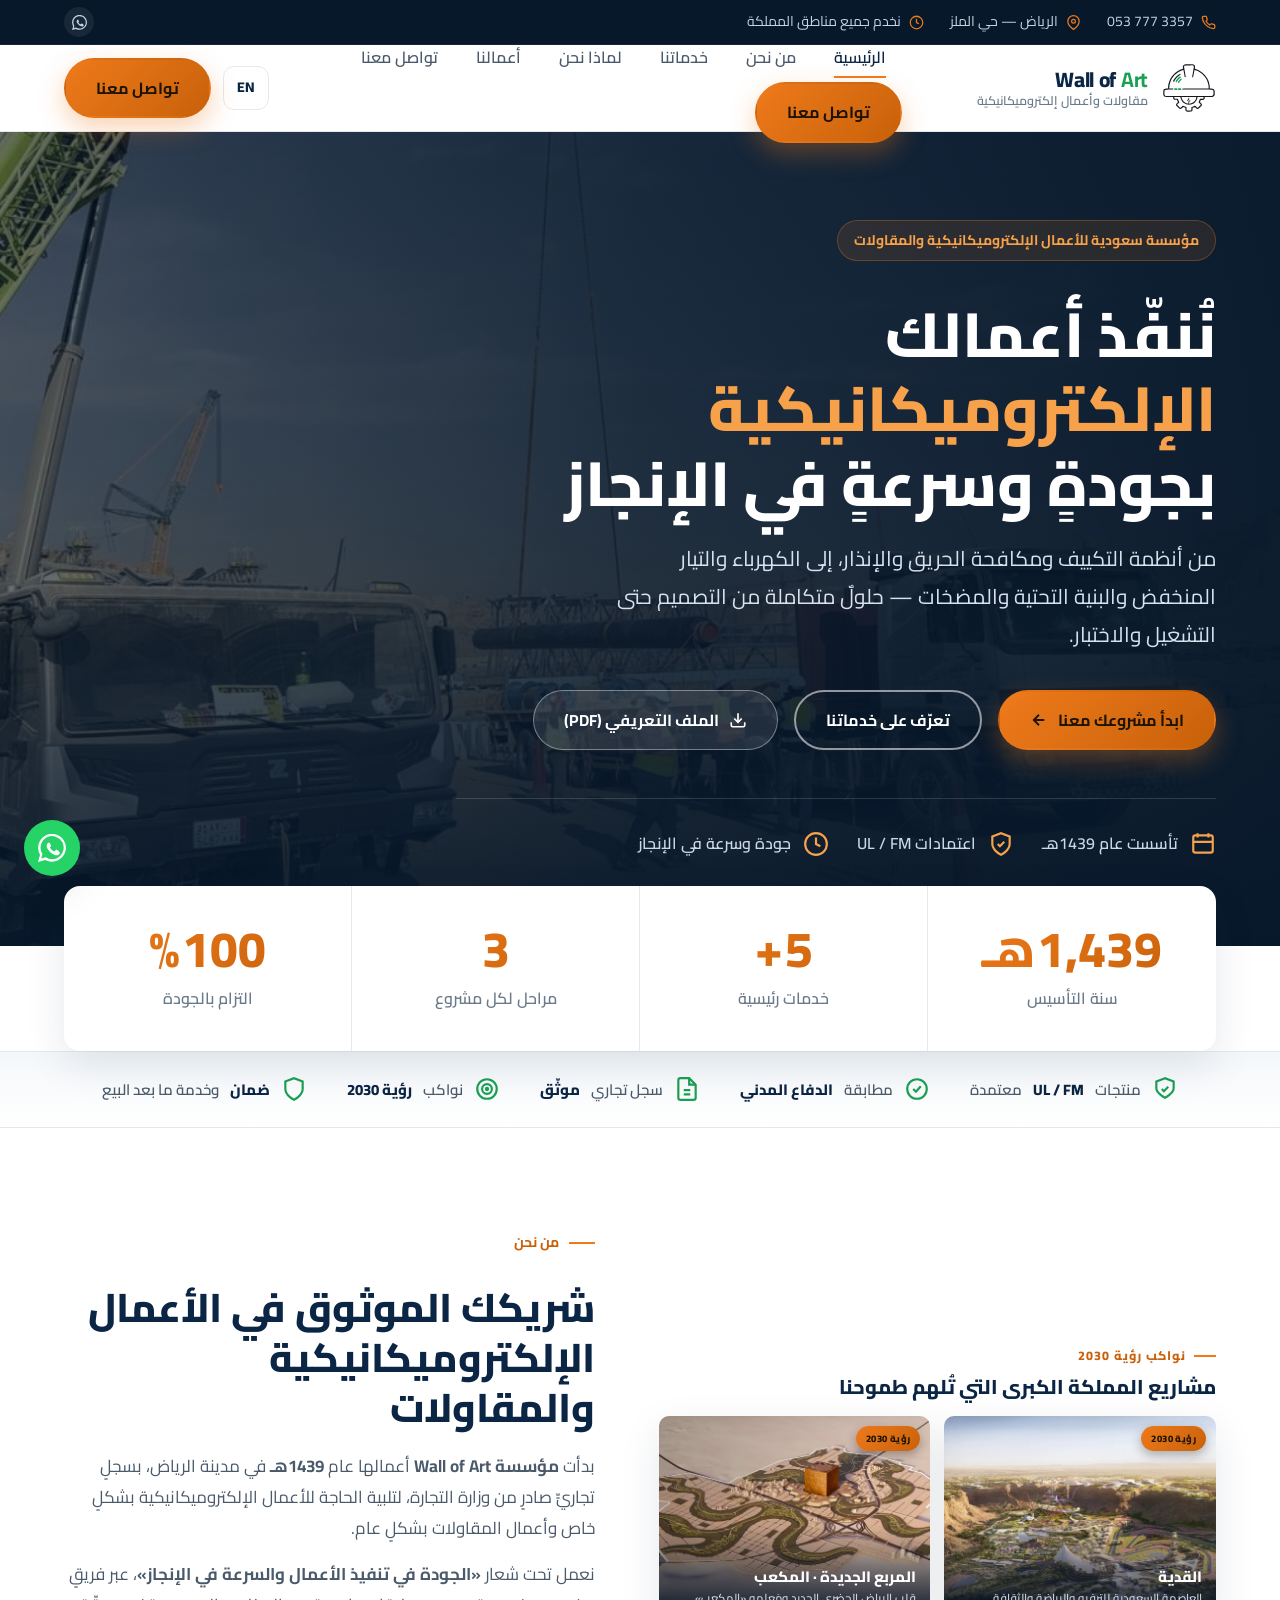
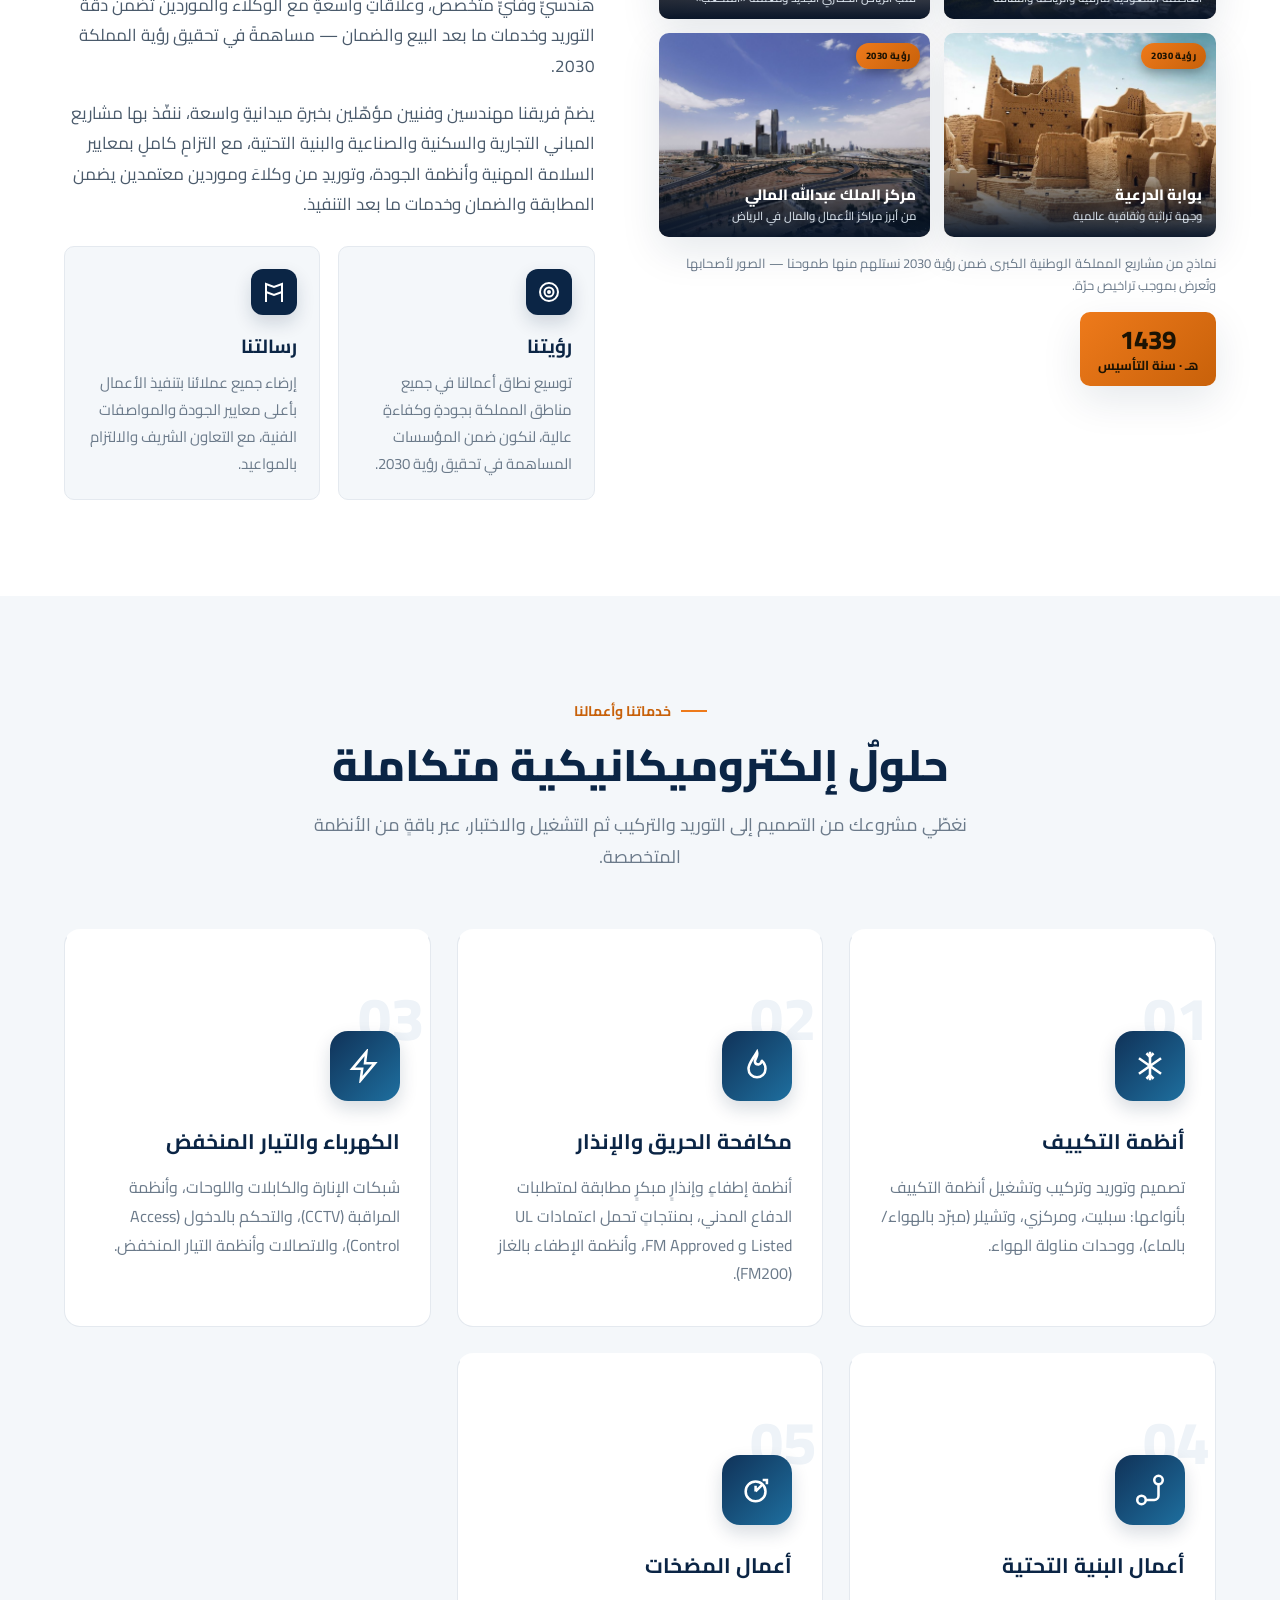
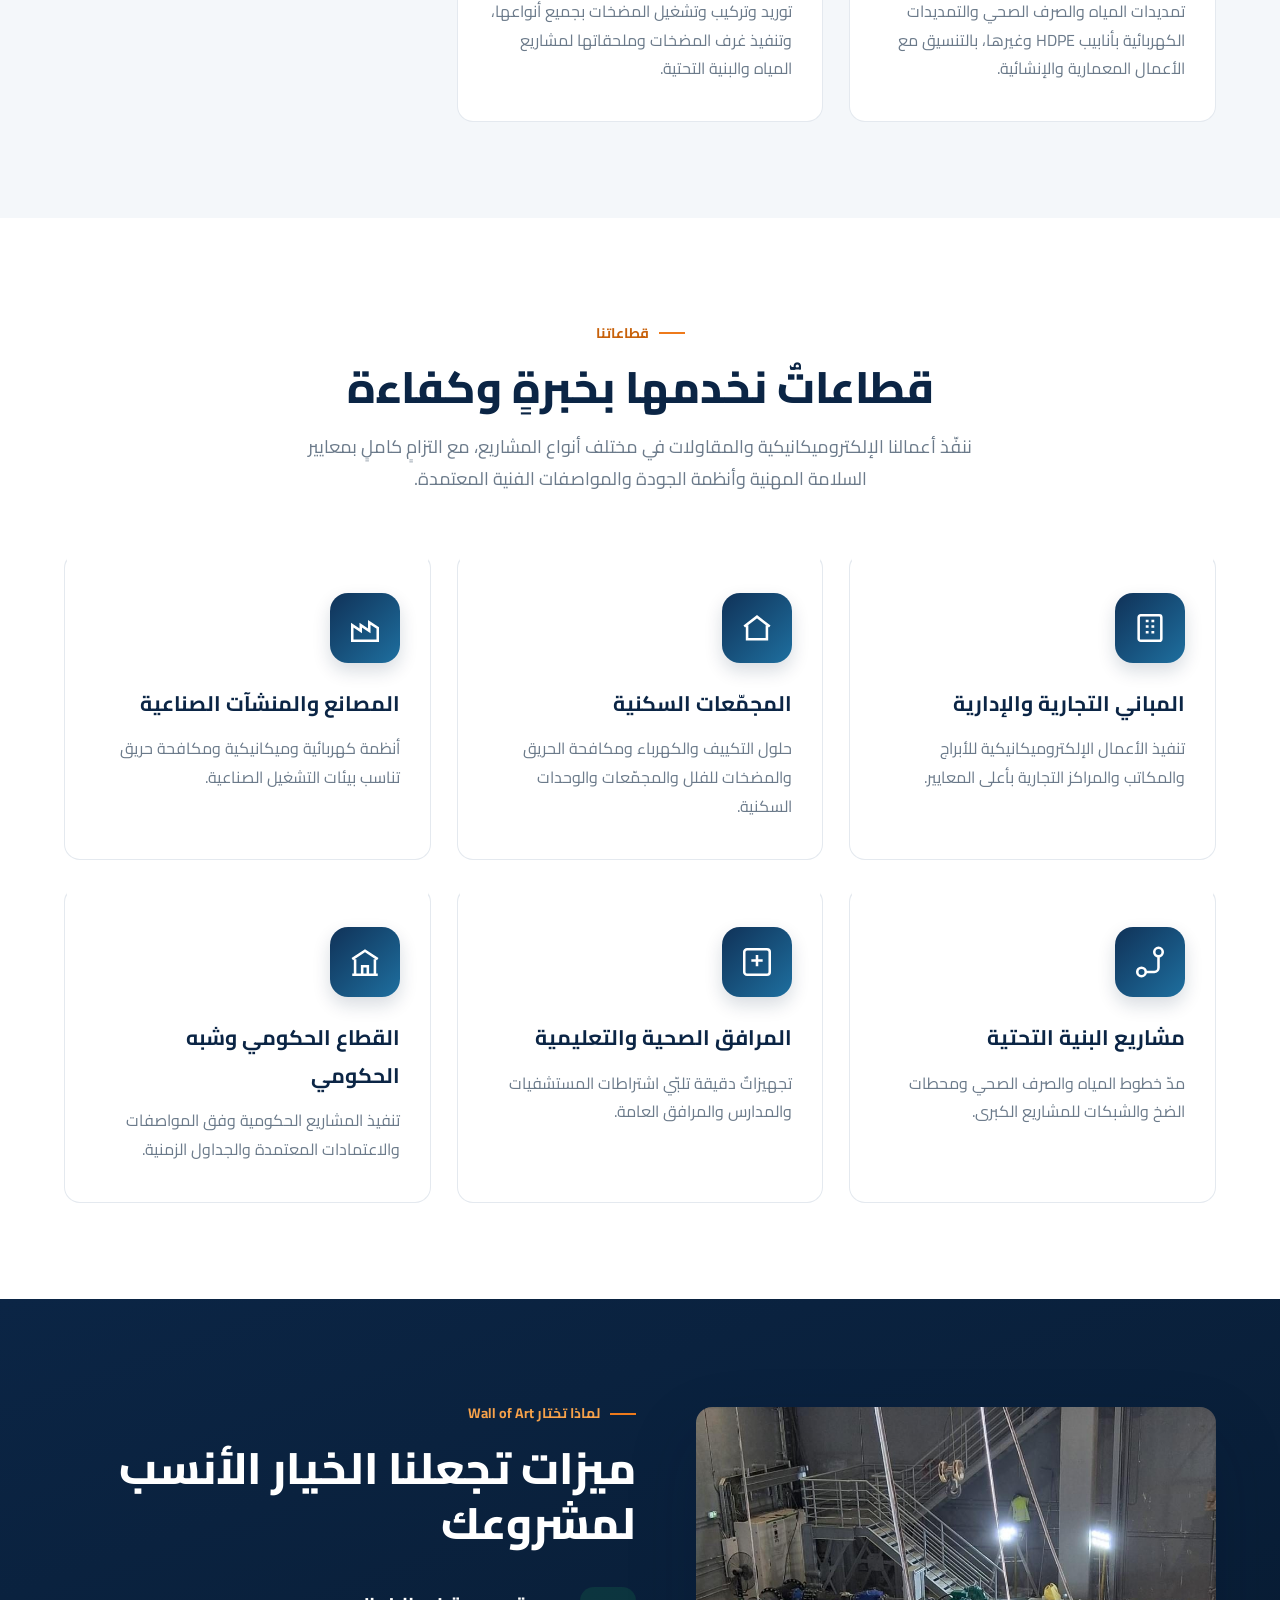
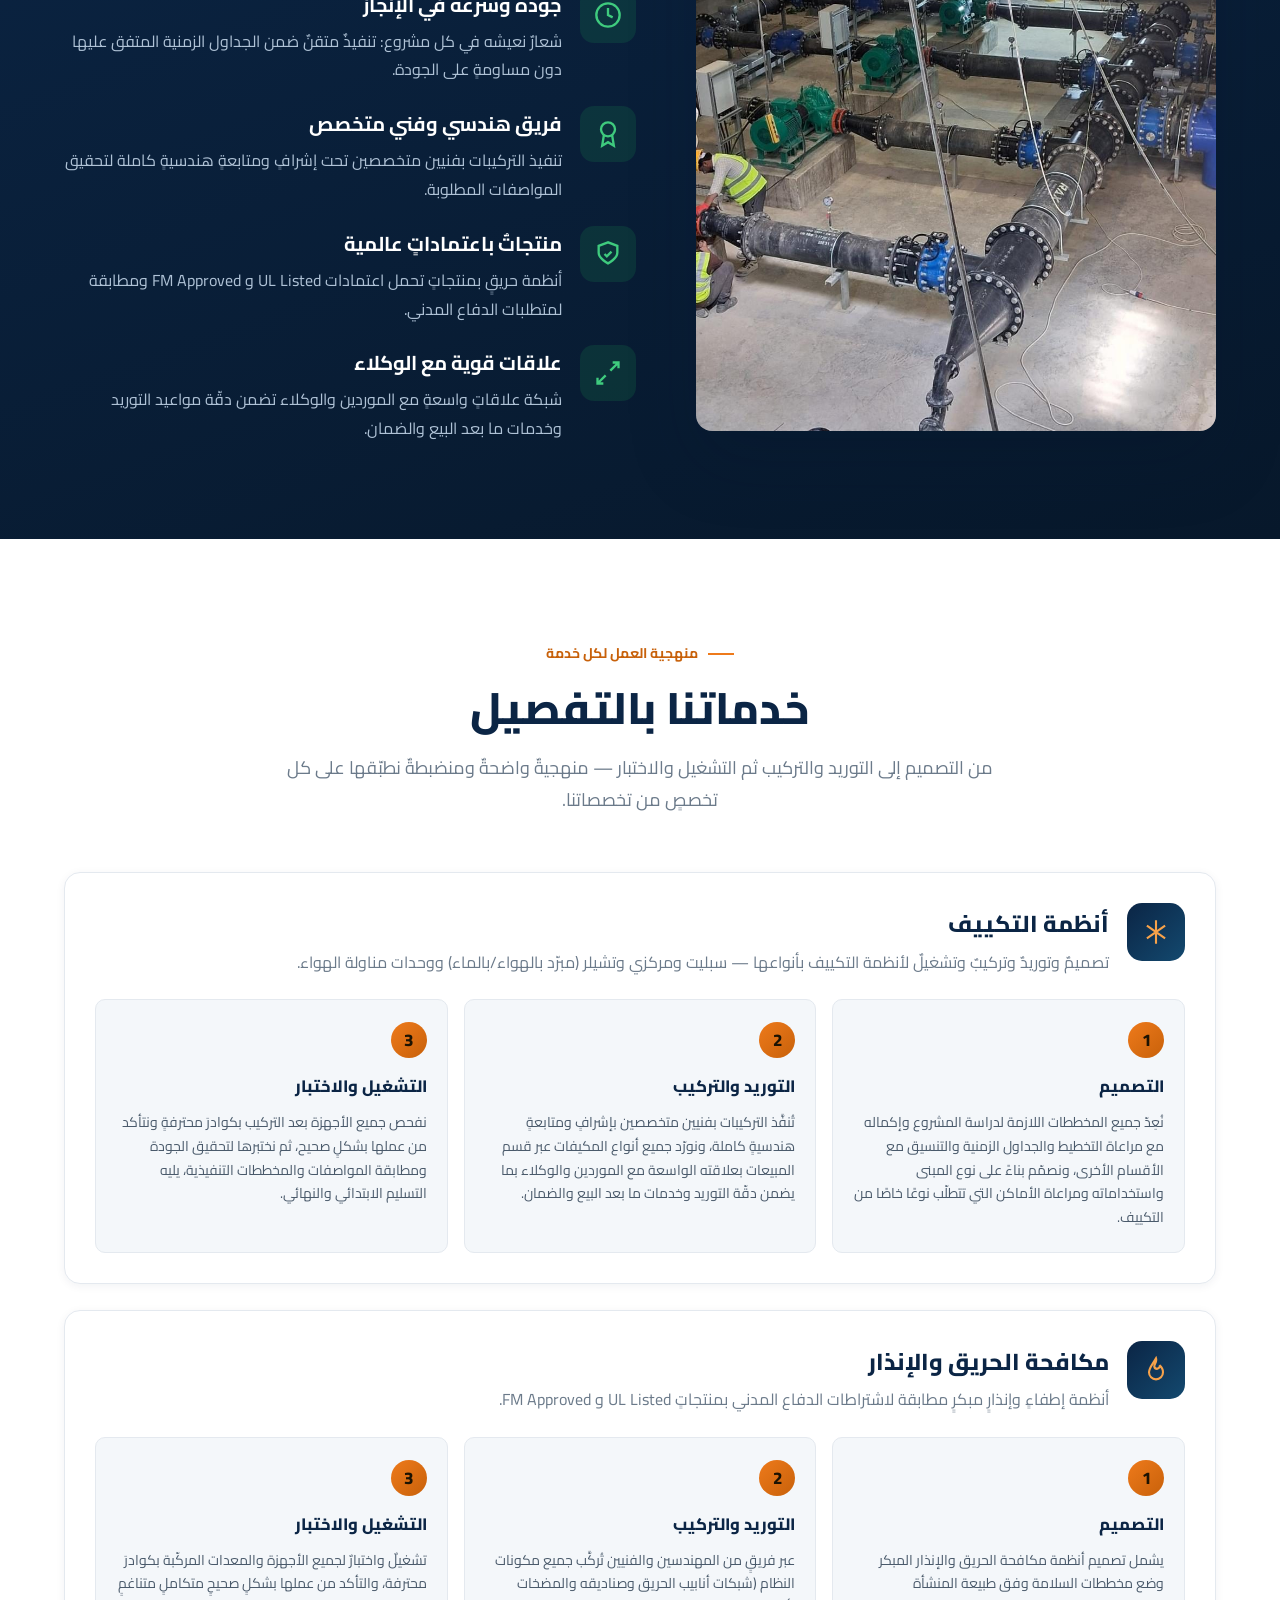
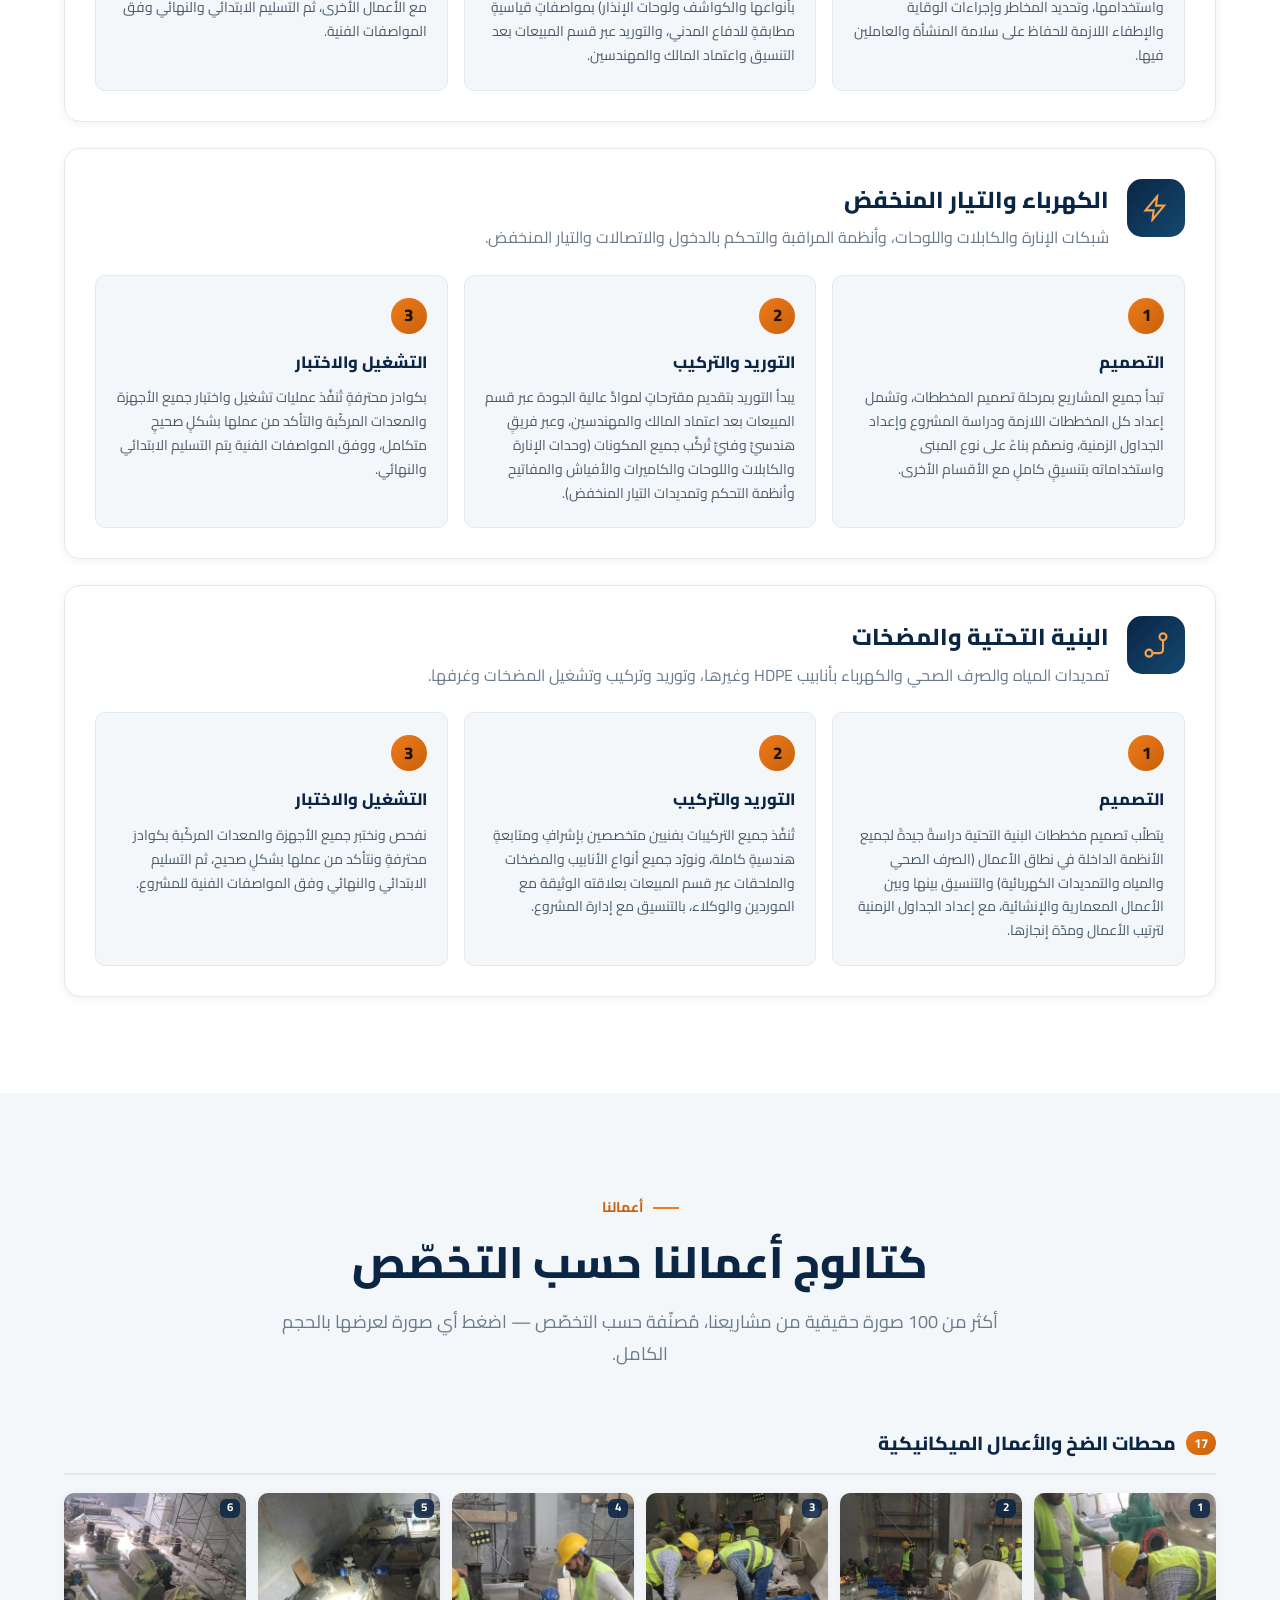
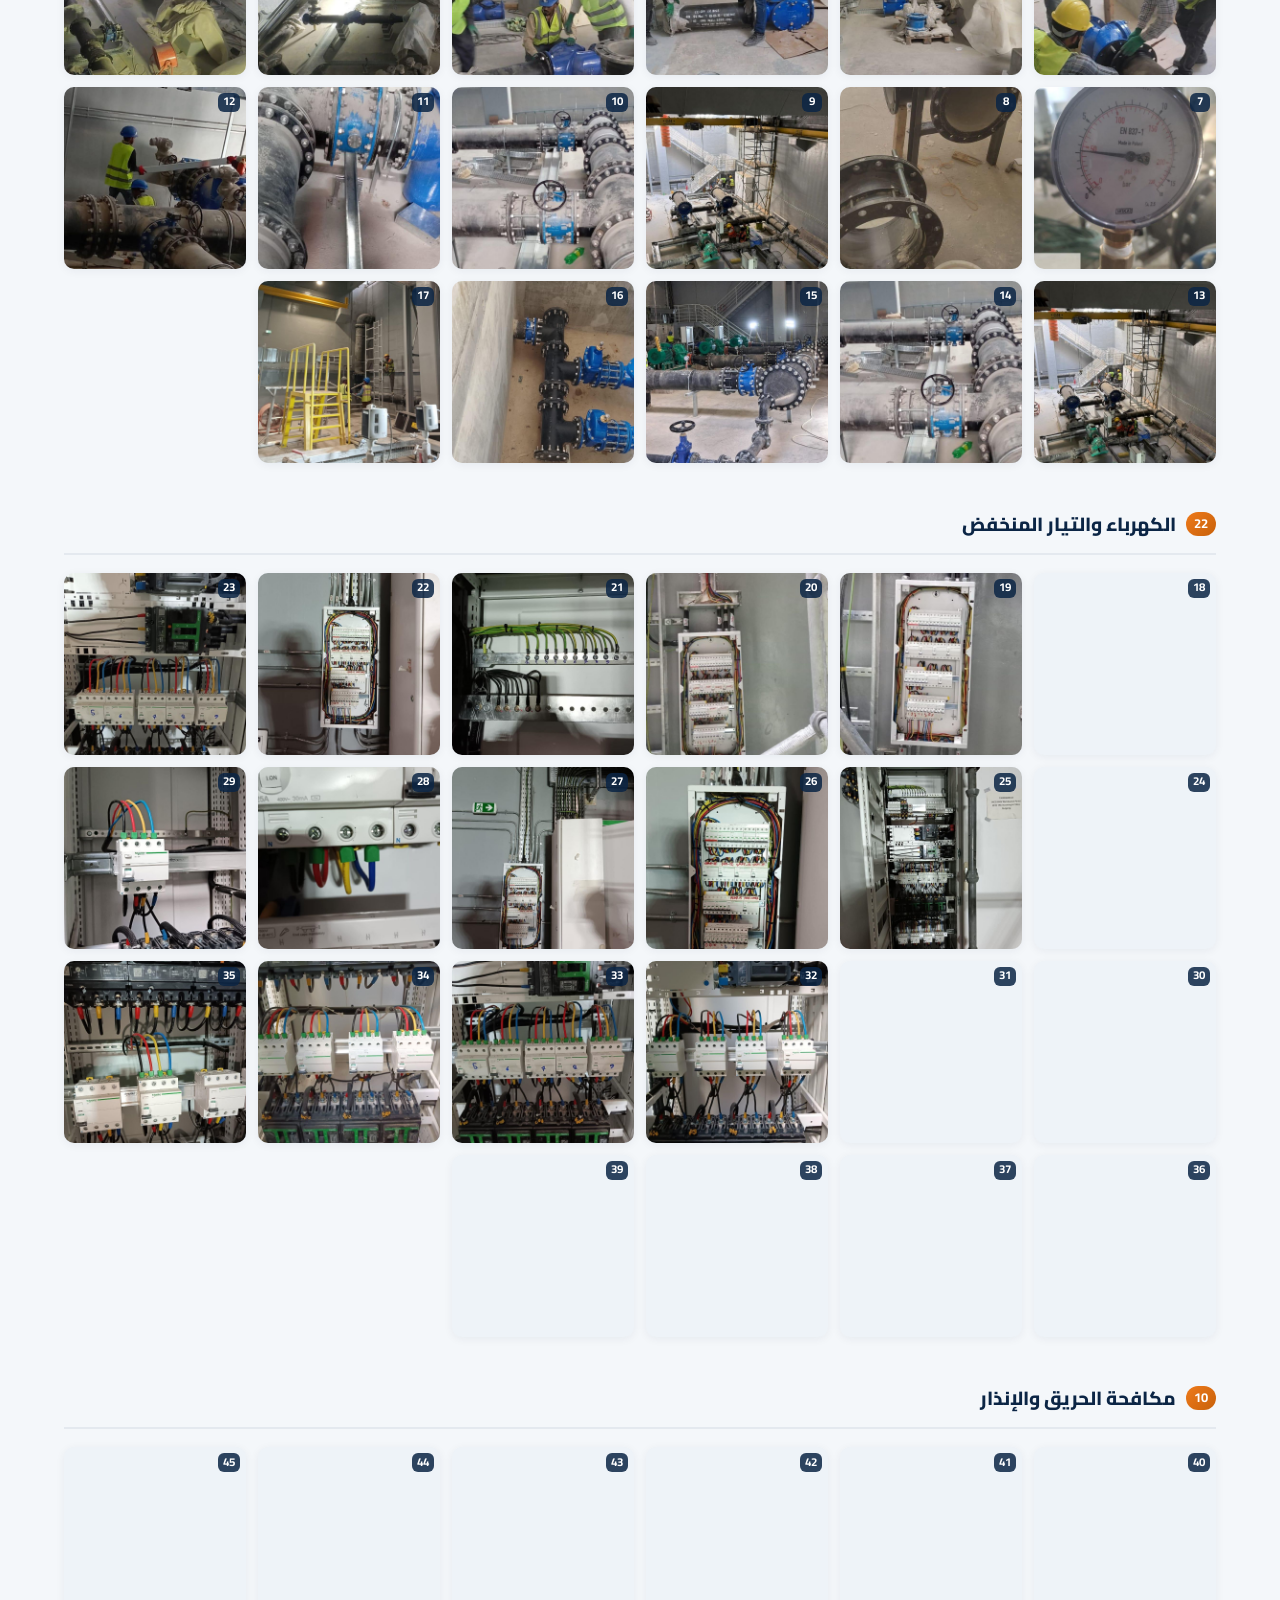
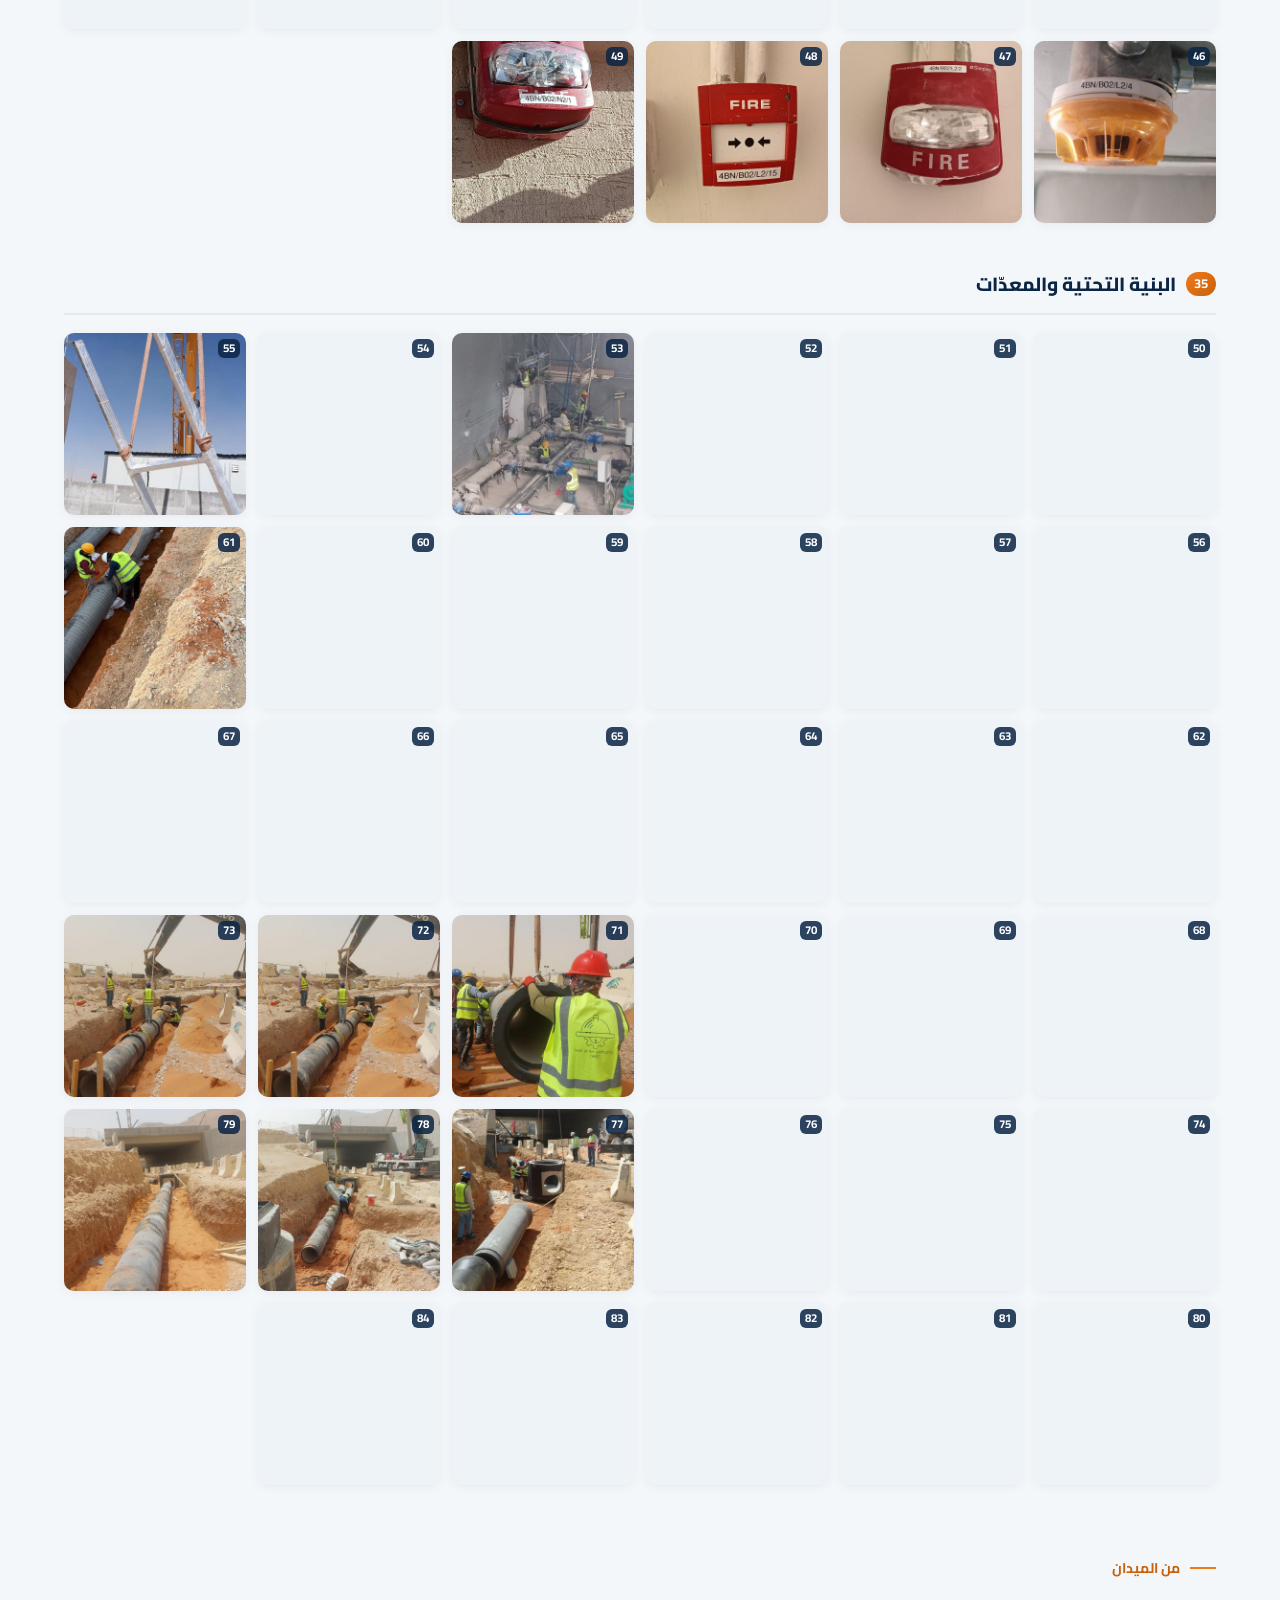
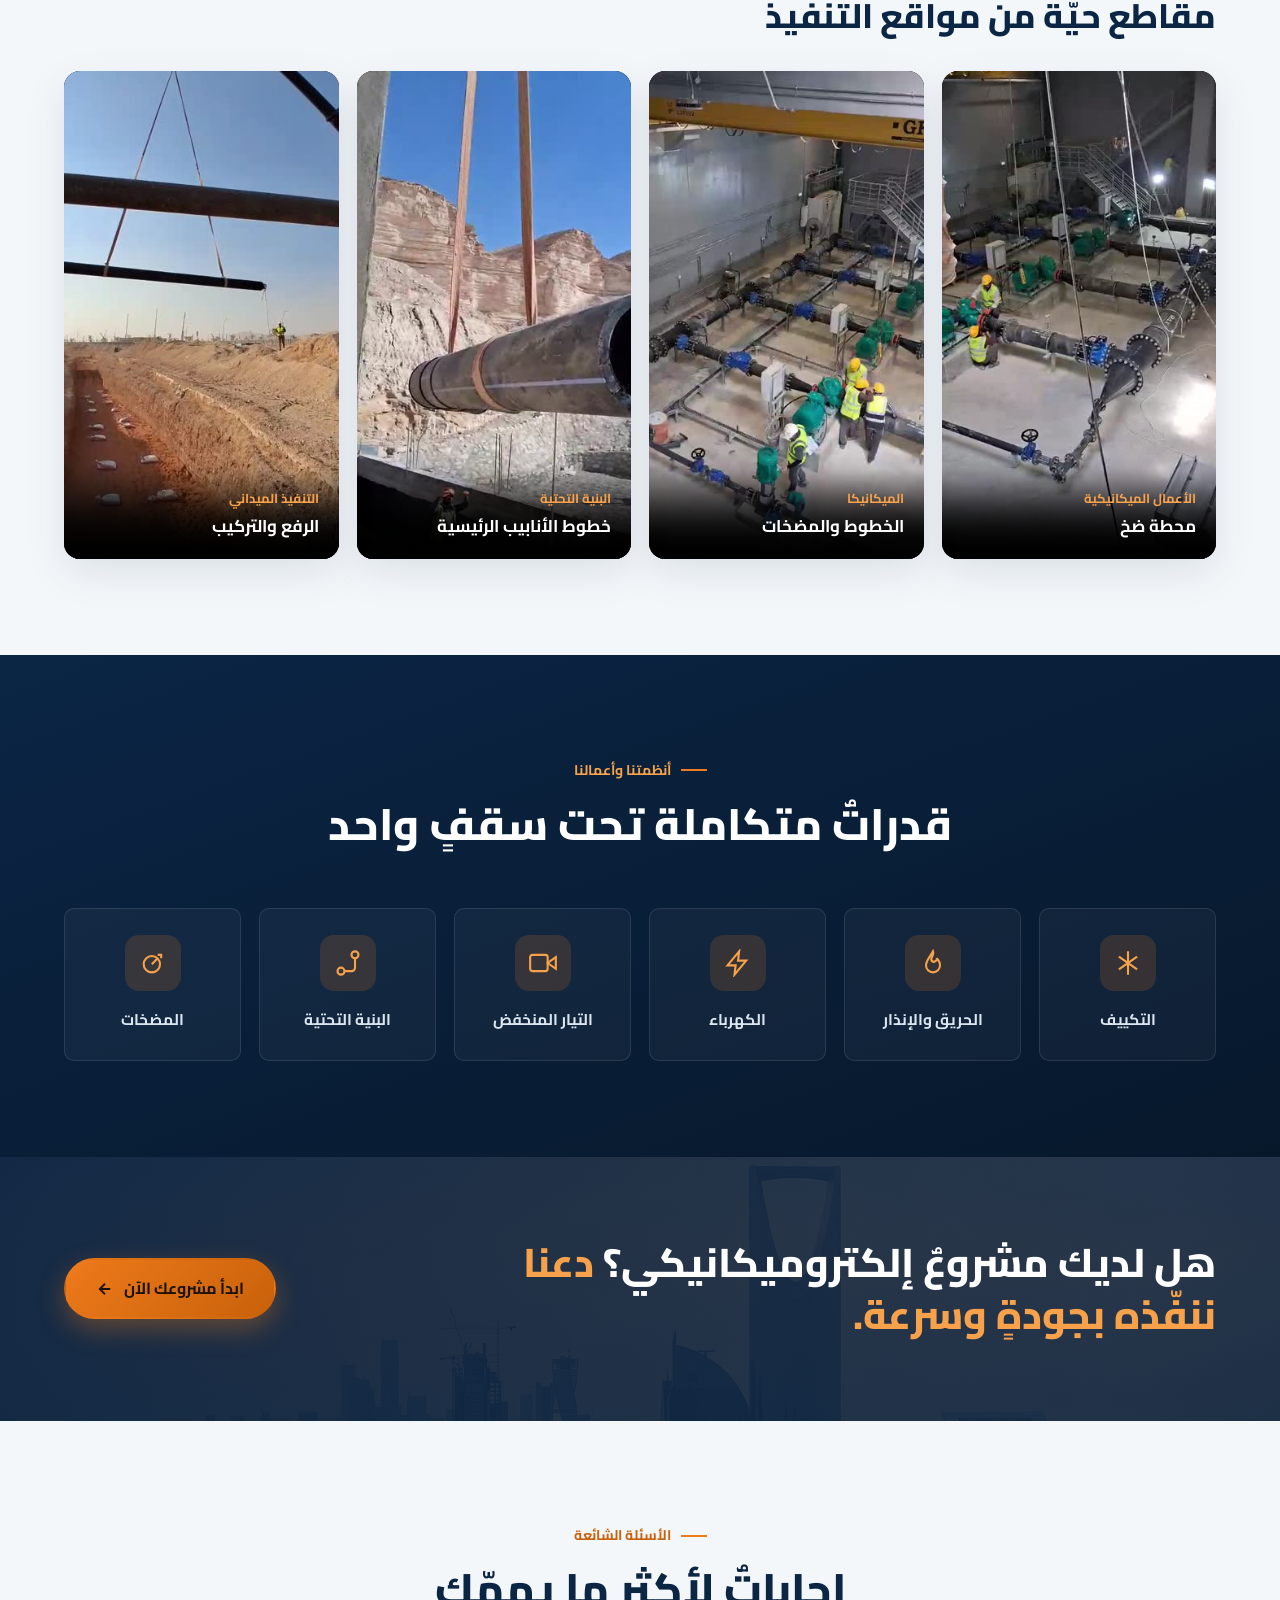
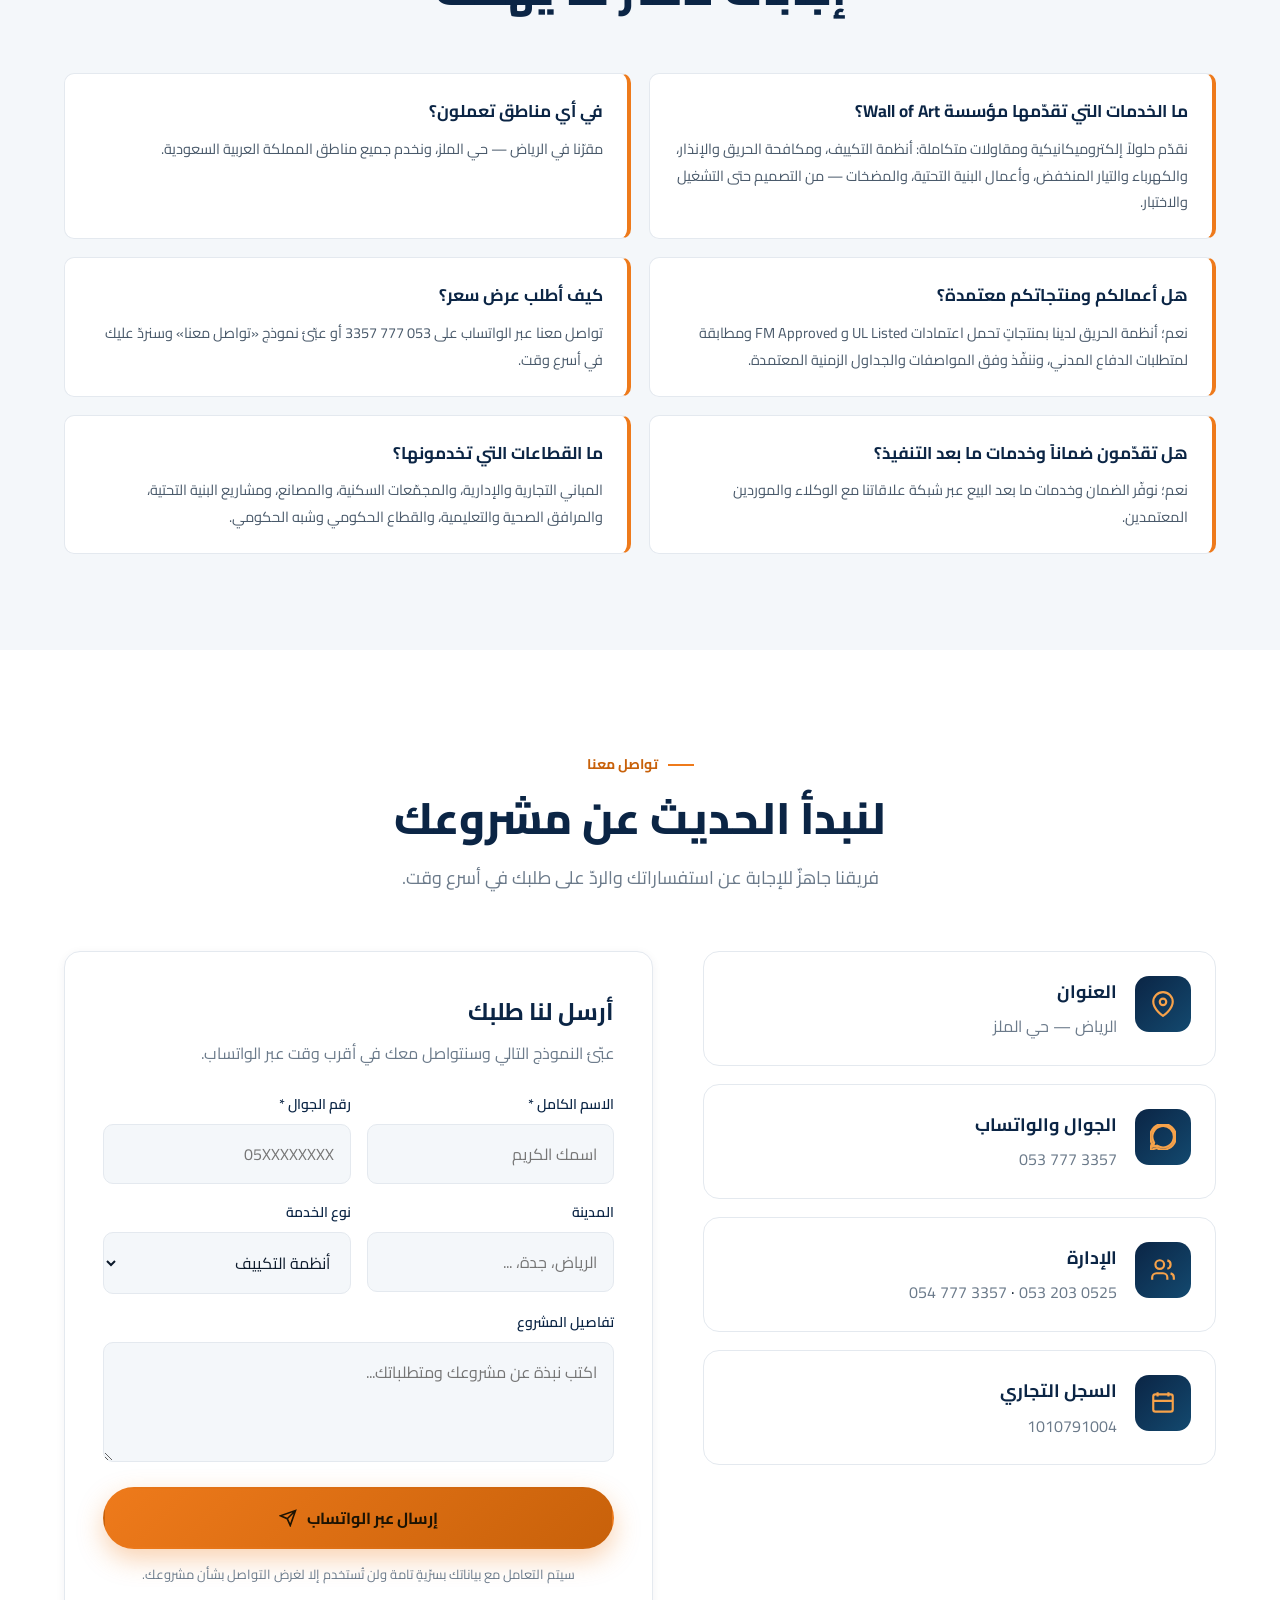
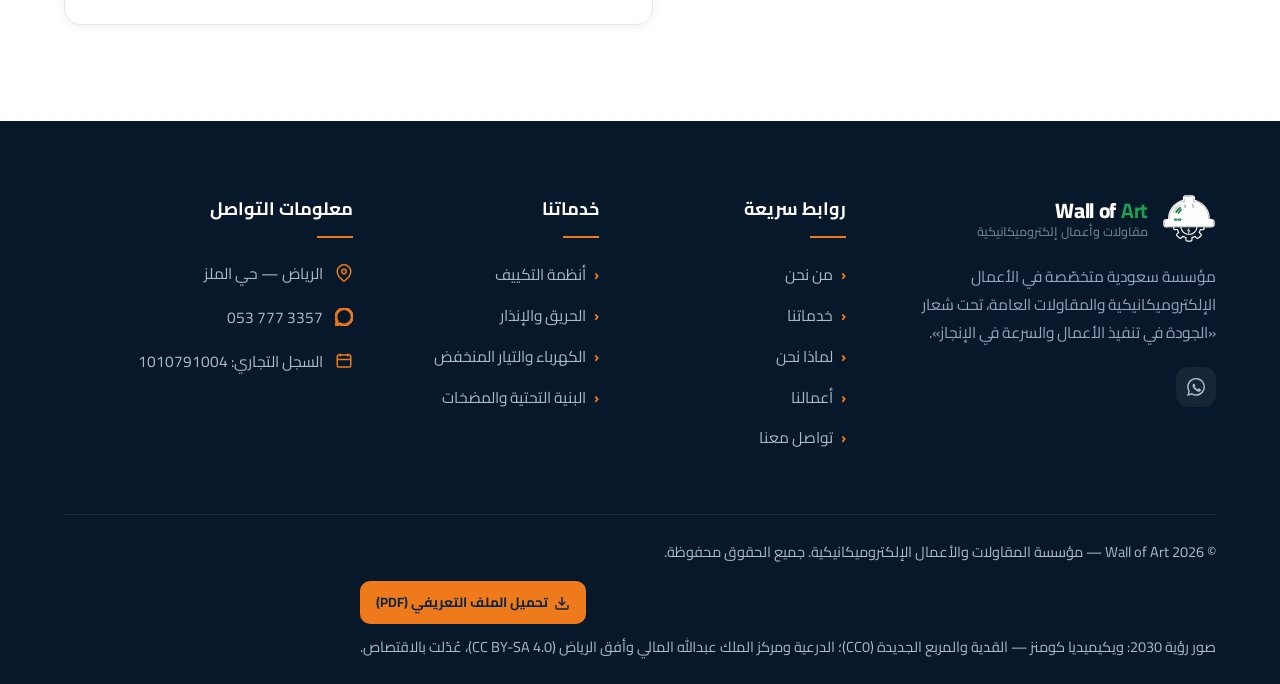
==== docs/index.html @ f2b00437 "Add full per-service technical depth (from the company's detailed profile) Bring the depth of the co" ====
<!DOCTYPE html>
<html lang="ar" dir="rtl">
<head>
  <meta charset="UTF-8">
  <meta name="viewport" content="width=device-width, initial-scale=1.0">
  <title>Wall of Art | مقاولات وأعمال إلكتروميكانيكية بالرياض</title>
  <meta name="description" content="Wall of Art — مؤسسة سعودية متخصّصة في الأعمال الإلكتروميكانيكية والمقاولات العامة بالرياض: أنظمة التكييف، مكافحة الحريق والإنذار، الكهرباء والتيار المنخفض، البنية التحتية والمضخات.">
  <meta name="keywords" content="Wall of Art, مقاولات, تكييف, مكافحة حريق, إنذار, كهرباء, تيار منخفض, بنية تحتية, مضخات, الرياض, MEP, إلكتروميكانيك">
  <meta name="author" content="Wall of Art">
  <meta name="robots" content="index, follow">
  <meta name="theme-color" content="#0B2545">
  <link rel="canonical" href="https://raed-vvvv.github.io/django-server/">
  <link rel="alternate" hreflang="ar" href="https://raed-vvvv.github.io/django-server/">
  <link rel="alternate" hreflang="en" href="https://raed-vvvv.github.io/django-server/en/">
  <!-- Open Graph -->
  <meta property="og:type" content="website">
  <meta property="og:site_name" content="Wall of Art">
  <meta property="og:locale" content="ar_SA">
  <meta property="og:url" content="https://raed-vvvv.github.io/django-server/">
  <meta property="og:title" content="Wall of Art | مقاولات وأعمال إلكتروميكانيكية">
  <meta property="og:description" content="الجودة في تنفيذ الأعمال والسرعة في الإنجاز — حلول إلكتروميكانيكية ومقاولات متكاملة من التصميم حتى التشغيل.">
  <meta property="og:image" content="https://raed-vvvv.github.io/django-server/static/img/og-image.jpg">
  <meta property="og:image:width" content="1200">
  <meta property="og:image:height" content="630">
  <!-- Twitter -->
  <meta name="twitter:card" content="summary_large_image">
  <meta name="twitter:title" content="Wall of Art | مقاولات وأعمال إلكتروميكانيكية">
  <meta name="twitter:description" content="حلول إلكتروميكانيكية ومقاولات متكاملة بالرياض — الجودة والسرعة في الإنجاز.">
  <meta name="twitter:image" content="https://raed-vvvv.github.io/django-server/static/img/og-image.jpg">
  <!-- Icons -->
  <link rel="icon" type="image/svg+xml" href="static/img/favicon.svg">
  <link rel="apple-touch-icon" href="static/img/apple-touch-icon.png">
  <link rel="preconnect" href="https://fonts.googleapis.com">
  <link rel="preconnect" href="https://fonts.gstatic.com" crossorigin>
  <link href="https://fonts.googleapis.com/css2?family=Cairo:wght@400;500;600;700;800;900&display=swap" rel="stylesheet">
  <link rel="preload" as="image" href="static/img/hero-project.jpg">
  <link rel="stylesheet" href="static/css/style.css">
  <script type="application/ld+json">
  {
    "@context": "https://schema.org",
    "@type": "GeneralContractor",
    "name": "Wall of Art",
    "alternateName": "Wall of Art Contracting",
    "description": "مؤسسة سعودية متخصّصة في الأعمال الإلكتروميكانيكية والمقاولات العامة بالرياض.",
    "url": "https://raed-vvvv.github.io/django-server/",
    "image": "https://raed-vvvv.github.io/django-server/static/img/og-image.jpg",
    "logo": "https://raed-vvvv.github.io/django-server/static/img/icon-512.png",
    "telephone": "+966537773357",
    "foundingDate": "2018",
    "slogan": "الجودة في تنفيذ الأعمال والسرعة في الإنجاز",
    "address": { "@type": "PostalAddress", "streetAddress": "حي الملز", "addressLocality": "الرياض", "addressRegion": "الرياض", "addressCountry": "SA" },
    "geo": { "@type": "GeoCoordinates", "latitude": 24.7136, "longitude": 46.6753 },
    "areaServed": { "@type": "Country", "name": "Saudi Arabia" },
    "knowsAbout": ["أنظمة التكييف", "مكافحة الحريق والإنذار", "الكهرباء والتيار المنخفض", "البنية التحتية والمضخات"],
    "contactPoint": { "@type": "ContactPoint", "telephone": "+966537773357", "contactType": "sales", "areaServed": "SA", "availableLanguage": ["Arabic", "English"] }
  }
  </script>
<script type="application/ld+json">
{
  "@context": "https://schema.org",
  "@type": "FAQPage",
  "mainEntity": [
    {
      "@type": "Question",
      "name": "ما الخدمات التي تقدّمها مؤسسة Wall of Art؟",
      "acceptedAnswer": {
        "@type": "Answer",
        "text": "نقدّم حلولاً إلكتروميكانيكية ومقاولات متكاملة: أنظمة التكييف، ومكافحة الحريق والإنذار، والكهرباء والتيار المنخفض، وأعمال البنية التحتية، والمضخات — من التصميم حتى التشغيل والاختبار."
      }
    },
    {
      "@type": "Question",
      "name": "في أي مناطق تعملون؟",
      "acceptedAnswer": {
        "@type": "Answer",
        "text": "مقرّنا في الرياض — حي الملز، ونخدم جميع مناطق المملكة العربية السعودية."
      }
    },
    {
      "@type": "Question",
      "name": "هل أعمالكم ومنتجاتكم معتمدة؟",
      "acceptedAnswer": {
        "@type": "Answer",
        "text": "نعم؛ أنظمة الحريق لدينا بمنتجاتٍ تحمل اعتمادات UL Listed و FM Approved ومطابقة لمتطلبات الدفاع المدني، وننفّذ وفق المواصفات والجداول الزمنية المعتمدة."
      }
    },
    {
      "@type": "Question",
      "name": "كيف أطلب عرض سعر؟",
      "acceptedAnswer": {
        "@type": "Answer",
        "text": "تواصل معنا عبر الواتساب على 053 777 3357 أو عبّئ نموذج «تواصل معنا» وسنردّ عليك في أسرع وقت."
      }
    },
    {
      "@type": "Question",
      "name": "هل تقدّمون ضماناً وخدمات ما بعد التنفيذ؟",
      "acceptedAnswer": {
        "@type": "Answer",
        "text": "نعم؛ نوفّر الضمان وخدمات ما بعد البيع عبر شبكة علاقاتنا مع الوكلاء والموردين المعتمدين."
      }
    },
    {
      "@type": "Question",
      "name": "ما القطاعات التي تخدمونها؟",
      "acceptedAnswer": {
        "@type": "Answer",
        "text": "المباني التجارية والإدارية، والمجمّعات السكنية، والمصانع، ومشاريع البنية التحتية، والمرافق الصحية والتعليمية، والقطاع الحكومي وشبه الحكومي."
      }
    }
  ]
}
</script>
</head>
<body>

<!-- ===================== TOP BAR ===================== -->
<div class="topbar">
  <div class="container">
    <div class="topbar-info">
      <a href="tel:+966537773357">
        <svg viewBox="0 0 24 24" fill="none" stroke="currentColor" stroke-width="2"><path d="M22 16.92v3a2 2 0 0 1-2.18 2 19.8 19.8 0 0 1-8.63-3.07 19.5 19.5 0 0 1-6-6 19.8 19.8 0 0 1-3.07-8.67A2 2 0 0 1 4.11 2h3a2 2 0 0 1 2 1.72c.13.96.36 1.9.7 2.81a2 2 0 0 1-.45 2.11L8.09 9.91a16 16 0 0 0 6 6l1.27-1.27a2 2 0 0 1 2.11-.45c.91.34 1.85.57 2.81.7A2 2 0 0 1 22 16.92z"/></svg>
        <span dir="ltr">053 777 3357</span>
      </a>
      <a href="#contact" class="hide-sm">
        <svg viewBox="0 0 24 24" fill="none" stroke="currentColor" stroke-width="2"><path d="M21 10c0 7-9 13-9 13s-9-6-9-13a9 9 0 0 1 18 0z"/><circle cx="12" cy="10" r="3"/></svg>
        <span>الرياض — حي الملز</span>
      </a>
      <a href="#contact" class="hide-sm">
        <svg viewBox="0 0 24 24" fill="none" stroke="currentColor" stroke-width="2"><path d="M12 6v6l4 2"/><circle cx="12" cy="12" r="10"/></svg>
        <span>نخدم جميع مناطق المملكة</span>
      </a>
    </div>
    <div class="topbar-social">
      <a href="https://wa.me/966537773357" aria-label="WhatsApp"><svg viewBox="0 0 24 24" fill="currentColor"><path d="M.05 24l1.7-6.2a11.9 11.9 0 1 1 4.5 4.4L.05 24zM6.6 20l.4.2a9.9 9.9 0 1 0-3.4-3.4l.2.4-1 3.7 3.8-.9zM17.5 14.4c-.2-.1-1.5-.7-1.7-.8-.2-.1-.4-.1-.6.1-.2.3-.7.8-.8 1-.2.2-.3.2-.6.1-1.5-.7-2.4-1.3-3.4-3-.3-.4.3-.4.7-1.3.1-.2 0-.3 0-.5s-.6-1.5-.9-2c-.2-.5-.4-.4-.6-.4h-.5c-.2 0-.5.1-.7.3-.3.3-1 1-1 2.4s1 2.8 1.2 3c.1.2 2 3 4.8 4.2 1.8.8 2.5.8 3.4.7.5-.1 1.5-.6 1.7-1.2.2-.6.2-1.1.2-1.2-.1-.1-.3-.2-.6-.3z"/></svg></a>
    </div>
  </div>
</div>

<!-- ===================== HEADER ===================== -->
<header class="header" id="header">
  <div class="container">
    <a href="#home" class="brand" aria-label="Wall of Art">
      <img class="brand-mark" src="static/img/logo-dark.svg" alt="Wall of Art" width="54" height="50">
      <span class="brand-text">
        <span class="brand-name">Wall of <b>Art</b></span>
        <span class="brand-tag">مقاولات وأعمال إلكتروميكانيكية</span>
      </span>
    </a>

    <nav class="nav" id="nav">
      <ul class="nav-list">
        <li><a class="nav-link active" href="#home">الرئيسية</a></li>
        <li><a class="nav-link" href="#about">من نحن</a></li>
        <li><a class="nav-link" href="#services">خدماتنا</a></li>
        <li><a class="nav-link" href="#why">لماذا نحن</a></li>
        <li><a class="nav-link" href="#projects">أعمالنا</a></li>
        <li><a class="nav-link" href="#contact">تواصل معنا</a></li>
      </ul>
      <a href="#contact" class="btn btn-primary nav-cta">تواصل معنا</a>
    </nav>

    <div class="nav-actions">
      <a href="en/" class="lang-toggle" hreflang="en" aria-label="English">EN</a>
      <a href="#contact" class="btn btn-primary header-cta nav-cta">تواصل معنا</a>
      <button class="nav-toggle" id="navToggle" aria-label="القائمة"><span></span><span></span><span></span></button>
    </div>
  </div>
</header>
<div class="nav-backdrop" id="navBackdrop"></div>

<!-- ===================== HERO ===================== -->
<section class="hero" id="home">
  <div class="hero-bg" style="background-image:url('static/img/hero-project.jpg')"></div>
  <div class="hero-overlay"></div>
  <div class="container">
    <div class="hero-content">
      <span class="eyebrow reveal in">مؤسسة سعودية للأعمال الإلكتروميكانيكية والمقاولات</span>
      <h1 class="reveal in d1">نُنفّذ أعمالك <span class="hl">الإلكتروميكانيكية</span><br>بجودةٍ وسرعةٍ في الإنجاز</h1>
      <p class="reveal in d2">من أنظمة التكييف ومكافحة الحريق والإنذار، إلى الكهرباء والتيار المنخفض والبنية التحتية والمضخات — حلولٌ متكاملة من التصميم حتى التشغيل والاختبار.</p>
      <div class="hero-actions reveal in d3">
        <a href="#contact" class="btn btn-primary">
          ابدأ مشروعك معنا
          <svg viewBox="0 0 24 24" fill="none" stroke="currentColor" stroke-width="2.4"><path d="M19 12H5M12 19l-7-7 7-7"/></svg>
        </a>
        <a href="#services" class="btn btn-outline">تعرّف على خدماتنا</a>
        <a href="static/company-profile.pdf" class="btn btn-ghost" download>
          <svg viewBox="0 0 24 24" fill="none" stroke="currentColor" stroke-width="2.2"><path d="M21 15v4a2 2 0 0 1-2 2H5a2 2 0 0 1-2-2v-4"/><path d="M7 10l5 5 5-5"/><path d="M12 15V3"/></svg>
          الملف التعريفي (PDF)
        </a>
      </div>
      <div class="hero-badges reveal in d4">
        <div class="hero-badge">
          <svg viewBox="0 0 24 24" fill="none" stroke="currentColor" stroke-width="2"><rect x="3" y="4" width="18" height="16" rx="2"/><path d="M7 2v4M17 2v4M3 10h18"/></svg>
          <span>تأسست عام 1439هـ</span>
        </div>
        <div class="hero-badge">
          <svg viewBox="0 0 24 24" fill="none" stroke="currentColor" stroke-width="2"><path d="M12 22s8-4 8-10V5l-8-3-8 3v7c0 6 8 10 8 10z"/><path d="m9 12 2 2 4-4"/></svg>
          <span>اعتمادات UL / FM</span>
        </div>
        <div class="hero-badge">
          <svg viewBox="0 0 24 24" fill="none" stroke="currentColor" stroke-width="2"><path d="M12 6v6l4 2"/><circle cx="12" cy="12" r="10"/></svg>
          <span>جودة وسرعة في الإنجاز</span>
        </div>
      </div>
    </div>
  </div>
  <div class="scroll-down"><div class="mouse"></div></div>
</section>

<!-- ===================== STATS ===================== -->
<div class="stats-wrap">
  <div class="container">
    <div class="stats reveal">
      <div class="stat"><div class="stat-num"><span data-count="1439">0</span><span class="suffix">هـ</span></div><div class="stat-label">سنة التأسيس</div></div>
      <div class="stat"><div class="stat-num"><span data-count="5">0</span><span class="suffix">+</span></div><div class="stat-label">خدمات رئيسية</div></div>
      <div class="stat"><div class="stat-num"><span data-count="3">0</span></div><div class="stat-label">مراحل لكل مشروع</div></div>
      <div class="stat"><div class="stat-num"><span data-count="100">0</span><span class="suffix">%</span></div><div class="stat-label">التزام بالجودة</div></div>
    </div>
  </div>
</div>

<!-- ===================== TRUST STRIP ===================== -->
<div class="trust reveal">
  <div class="container">
    <div class="trust-item"><svg viewBox="0 0 24 24" fill="none" stroke="currentColor" stroke-width="2"><path d="M12 2 4 5v6c0 5 8 9 8 9s8-4 8-9V5l-8-3z"/><path d="m9 12 2 2 4-4"/></svg>منتجات <b>UL&nbsp;/&nbsp;FM</b> معتمدة</div>
    <div class="trust-item"><svg viewBox="0 0 24 24" fill="none" stroke="currentColor" stroke-width="2"><circle cx="12" cy="12" r="9"/><path d="m8.5 12 2.5 2.5 4.5-5"/></svg>مطابقة <b>الدفاع المدني</b></div>
    <div class="trust-item"><svg viewBox="0 0 24 24" fill="none" stroke="currentColor" stroke-width="2"><path d="M14 2H6a2 2 0 0 0-2 2v16a2 2 0 0 0 2 2h12a2 2 0 0 0 2-2V8z"/><path d="M14 2v6h6M9 13h6M9 17h6"/></svg>سجل تجاري <b>موثّق</b></div>
    <div class="trust-item"><svg viewBox="0 0 24 24" fill="none" stroke="currentColor" stroke-width="2"><circle cx="12" cy="12" r="9"/><circle cx="12" cy="12" r="4.5"/><circle cx="12" cy="12" r="1"/></svg>نواكب <b>رؤية 2030</b></div>
    <div class="trust-item"><svg viewBox="0 0 24 24" fill="none" stroke="currentColor" stroke-width="2"><path d="M12 22s8-4 8-10V5l-8-3-8 3v7c0 6 8 10 8 10z"/></svg><b>ضمان</b> وخدمة ما بعد البيع</div>
  </div>
</div>

<!-- ===================== ABOUT ===================== -->
<section class="section" id="about">
  <div class="container">
    <div class="about-grid">
      <div class="about-media v2030 reveal">
        <div class="v2030-head">
          <span class="v2030-kick">نواكب رؤية 2030</span>
          <h3>مشاريع المملكة الكبرى التي تُلهم طموحنا</h3>
        </div>
        <div class="v2030-grid">
          <figure class="v2030-tile"><img loading="lazy" decoding="async" src="static/img/v2030-qiddiya.jpg" alt="مدينة القدية"><span class="pill">رؤية 2030</span><figcaption><span class="t">القدية</span><span class="d">العاصمة السعودية للترفيه والرياضة والثقافة</span></figcaption></figure>
          <figure class="v2030-tile"><img loading="lazy" decoding="async" src="static/img/v2030-murabba.jpg" alt="المربع الجديدة والمكعب"><span class="pill">رؤية 2030</span><figcaption><span class="t">المربع الجديدة · المكعب</span><span class="d">قلب الرياض الحضري الجديد ومَعلمه «المكعب»</span></figcaption></figure>
          <figure class="v2030-tile"><img loading="lazy" decoding="async" src="static/img/v2030-diriyah.jpg" alt="بوابة الدرعية"><span class="pill">رؤية 2030</span><figcaption><span class="t">بوابة الدرعية</span><span class="d">وجهة تراثية وثقافية عالمية</span></figcaption></figure>
          <figure class="v2030-tile"><img loading="lazy" decoding="async" src="static/img/v2030-kafd.jpg" alt="مركز الملك عبدالله المالي"><span class="pill">رؤية 2030</span><figcaption><span class="t">مركز الملك عبدالله المالي</span><span class="d">من أبرز مراكز الأعمال والمال في الرياض</span></figcaption></figure>
        </div>
        <p class="v2030-note">نماذج من مشاريع المملكة الوطنية الكبرى ضمن رؤية 2030 نستلهم منها طموحنا — الصور لأصحابها وتُعرض بموجب تراخيص حرّة.</p>
        <div class="about-exp"><b>1439</b><span>هـ · سنة التأسيس</span></div>
      </div>
      <div class="about-body reveal d1">
        <span class="eyebrow">من نحن</span>
        <h2>شريكك الموثوق في الأعمال الإلكتروميكانيكية والمقاولات</h2>
        <p>بدأت <b>مؤسسة Wall of Art</b> أعمالها عام <b>1439هـ</b> في مدينة الرياض، بسجلٍ تجاريٍّ صادرٍ من وزارة التجارة، لتلبية الحاجة للأعمال الإلكتروميكانيكية بشكلٍ خاص وأعمال المقاولات بشكلٍ عام.</p>
        <p>نعمل تحت شعار <b>«الجودة في تنفيذ الأعمال والسرعة في الإنجاز»</b>، عبر فريقٍ هندسيٍّ وفنيٍّ متخصص، وعلاقاتٍ واسعةٍ مع الوكلاء والموردين تضمن دقّة التوريد وخدمات ما بعد البيع والضمان — مساهمةً في تحقيق رؤية المملكة 2030.</p>
        <p>يضمّ فريقنا مهندسين وفنيين مؤهّلين بخبرةٍ ميدانيةٍ واسعة، ننفّذ بها مشاريع المباني التجارية والسكنية والصناعية والبنية التحتية، مع التزامٍ كاملٍ بمعايير السلامة المهنية وأنظمة الجودة، وتوريدٍ من وكلاءَ وموردين معتمدين يضمن المطابقة والضمان وخدمات ما بعد التنفيذ.</p>
        <div class="vm-cards">
          <div class="vm-card">
            <div class="vm-icon"><svg viewBox="0 0 24 24" fill="none" stroke="currentColor" stroke-width="2"><circle cx="12" cy="12" r="9"/><circle cx="12" cy="12" r="4.5"/><circle cx="12" cy="12" r="1"/></svg></div>
            <h4>رؤيتنا</h4>
            <p>توسيع نطاق أعمالنا في جميع مناطق المملكة بجودةٍ وكفاءةٍ عالية، لنكون ضمن المؤسسات المساهمة في تحقيق رؤية 2030.</p>
          </div>
          <div class="vm-card">
            <div class="vm-icon"><svg viewBox="0 0 24 24" fill="none" stroke="currentColor" stroke-width="2"><path d="M4 22V4l8 3 8-3v18"/><path d="M4 12l8 3 8-3"/></svg></div>
            <h4>رسالتنا</h4>
            <p>إرضاء جميع عملائنا بتنفيذ الأعمال بأعلى معايير الجودة والمواصفات الفنية، مع التعاون الشريف والالتزام بالمواعيد.</p>
          </div>
        </div>
      </div>
    </div>
  </div>
</section>

<!-- ===================== SERVICES ===================== -->
<section class="section section--alt" id="services">
  <div class="container">
    <div class="section-head reveal">
      <span class="eyebrow" style="justify-content:center">خدماتنا وأعمالنا</span>
      <h2 class="section-title">حلولٌ إلكتروميكانيكية متكاملة</h2>
      <p class="section-sub">نغطّي مشروعك من التصميم إلى التوريد والتركيب ثم التشغيل والاختبار، عبر باقةٍ من الأنظمة المتخصصة.</p>
    </div>
    <div class="services-grid">
      <div class="service-card reveal">
        <span class="service-num">01</span>
        <div class="service-icon"><svg viewBox="0 0 24 24" fill="none" stroke="currentColor" stroke-width="1.8"><path d="M12 2v20M4.2 6.5l15.6 11M19.8 6.5 4.2 17.5"/><path d="M12 5.5 9.5 3M12 5.5 14.5 3M12 18.5 9.5 21M12 18.5 14.5 21"/></svg></div>
        <h3>أنظمة التكييف</h3>
        <p>تصميم وتوريد وتركيب وتشغيل أنظمة التكييف بأنواعها: سبليت، ومركزي، وتشيلر (مبرّد بالهواء/بالماء)، ووحدات مناولة الهواء.</p>
      </div>
      <div class="service-card reveal d1">
        <span class="service-num">02</span>
        <div class="service-icon"><svg viewBox="0 0 24 24" fill="none" stroke="currentColor" stroke-width="1.8"><path d="M12 2c1 3.5-1.5 4.5-1.5 7A2.5 2.5 0 0 0 13 11c2-.5 2.5-2 2-3 2 1.5 3 3.7 3 6a6 6 0 1 1-12 0c0-3.8 2.5-6 6-12z"/></svg></div>
        <h3>مكافحة الحريق والإنذار</h3>
        <p>أنظمة إطفاءٍ وإنذارٍ مبكرٍ مطابقة لمتطلبات الدفاع المدني، بمنتجاتٍ تحمل اعتمادات UL Listed و FM Approved، وأنظمة الإطفاء بالغاز (FM200).</p>
      </div>
      <div class="service-card reveal d2">
        <span class="service-num">03</span>
        <div class="service-icon"><svg viewBox="0 0 24 24" fill="none" stroke="currentColor" stroke-width="1.8"><path d="M13 2 3 14h7l-1 8 10-12h-7l1-8z"/></svg></div>
        <h3>الكهرباء والتيار المنخفض</h3>
        <p>شبكات الإنارة والكابلات واللوحات، وأنظمة المراقبة (CCTV)، والتحكم بالدخول (Access Control)، والاتصالات وأنظمة التيار المنخفض.</p>
      </div>
      <div class="service-card reveal">
        <span class="service-num">04</span>
        <div class="service-icon"><svg viewBox="0 0 24 24" fill="none" stroke="currentColor" stroke-width="1.8"><circle cx="6" cy="19" r="3"/><circle cx="18" cy="5" r="3"/><path d="M9 19h6a3 3 0 0 0 3-3V8"/></svg></div>
        <h3>أعمال البنية التحتية</h3>
        <p>تمديدات المياه والصرف الصحي والتمديدات الكهربائية بأنابيب HDPE وغيرها، بالتنسيق مع الأعمال المعمارية والإنشائية.</p>
      </div>
      <div class="service-card reveal d1">
        <span class="service-num">05</span>
        <div class="service-icon"><svg viewBox="0 0 24 24" fill="none" stroke="currentColor" stroke-width="1.8"><circle cx="11" cy="13" r="7"/><path d="M11 13 16 8M16 5h3v3M11 13v-4"/></svg></div>
        <h3>أعمال المضخات</h3>
        <p>توريد وتركيب وتشغيل المضخات بجميع أنواعها، وتنفيذ غرف المضخات وملحقاتها لمشاريع المياه والبنية التحتية.</p>
      </div>
    </div>
  </div>
</section>

<!-- ===================== SECTORS ===================== -->
<section class="section" id="sectors">
  <div class="container">
    <div class="section-head reveal">
      <span class="eyebrow" style="justify-content:center">قطاعاتنا</span>
      <h2 class="section-title">قطاعاتٌ نخدمها بخبرةٍ وكفاءة</h2>
      <p class="section-sub">ننفّذ أعمالنا الإلكتروميكانيكية والمقاولات في مختلف أنواع المشاريع، مع التزامٍ كاملٍ بمعايير السلامة المهنية وأنظمة الجودة والمواصفات الفنية المعتمدة.</p>
    </div>
    <div class="services-grid">
      <div class="service-card reveal"><div class="service-icon"><svg viewBox="0 0 24 24" fill="none" stroke="currentColor" stroke-width="1.8"><rect x="4" y="3" width="16" height="18" rx="1.5"/><path d="M9 7h2M13 7h2M9 11h2M13 11h2M9 15h2M13 15h2"/></svg></div><h3>المباني التجارية والإدارية</h3><p>تنفيذ الأعمال الإلكتروميكانيكية للأبراج والمكاتب والمراكز التجارية بأعلى المعايير.</p></div>
      <div class="service-card reveal"><div class="service-icon"><svg viewBox="0 0 24 24" fill="none" stroke="currentColor" stroke-width="1.8"><path d="M3 11l9-7 9 7"/><path d="M5 10v10h14V10"/></svg></div><h3>المجمّعات السكنية</h3><p>حلول التكييف والكهرباء ومكافحة الحريق والمضخات للفلل والمجمّعات والوحدات السكنية.</p></div>
      <div class="service-card reveal"><div class="service-icon"><svg viewBox="0 0 24 24" fill="none" stroke="currentColor" stroke-width="1.8"><path d="M3 21V10l6 4V10l6 4V8l6 4v9z"/></svg></div><h3>المصانع والمنشآت الصناعية</h3><p>أنظمة كهربائية وميكانيكية ومكافحة حريق تناسب بيئات التشغيل الصناعية.</p></div>
      <div class="service-card reveal"><div class="service-icon"><svg viewBox="0 0 24 24" fill="none" stroke="currentColor" stroke-width="1.8"><circle cx="6" cy="19" r="3"/><circle cx="18" cy="5" r="3"/><path d="M9 19h6a3 3 0 0 0 3-3V8"/></svg></div><h3>مشاريع البنية التحتية</h3><p>مدّ خطوط المياه والصرف الصحي ومحطات الضخ والشبكات للمشاريع الكبرى.</p></div>
      <div class="service-card reveal"><div class="service-icon"><svg viewBox="0 0 24 24" fill="none" stroke="currentColor" stroke-width="1.8"><rect x="3" y="3" width="18" height="18" rx="2"/><path d="M12 7v8M8 11h8"/></svg></div><h3>المرافق الصحية والتعليمية</h3><p>تجهيزاتٌ دقيقة تلبّي اشتراطات المستشفيات والمدارس والمرافق العامة.</p></div>
      <div class="service-card reveal"><div class="service-icon"><svg viewBox="0 0 24 24" fill="none" stroke="currentColor" stroke-width="1.8"><path d="M3 21h18M5 21V10M19 21V10M3 10l9-6 9 6M10 21v-6h4v6"/></svg></div><h3>القطاع الحكومي وشبه الحكومي</h3><p>تنفيذ المشاريع الحكومية وفق المواصفات والاعتمادات المعتمدة والجداول الزمنية.</p></div>
    </div>
  </div>
</section>

<!-- ===================== WHY US ===================== -->
<section class="section section--dark" id="why">
  <div class="container">
    <div class="why-grid">
      <div class="why-media reveal">
        <img loading="lazy" decoding="async" src="static/img/why-main.jpg" alt="جودة التنفيذ وفريق العمل في الموقع">
      </div>
      <div class="why-body">
        <span class="eyebrow">لماذا تختار Wall of Art</span>
        <h2 class="section-title" style="margin-bottom:36px">ميزات تجعلنا الخيار الأنسب لمشروعك</h2>
        <div class="why-list">
          <div class="why-item reveal">
            <div class="why-ico"><svg viewBox="0 0 24 24" fill="none" stroke="currentColor" stroke-width="2"><path d="M12 6v6l4 2"/><circle cx="12" cy="12" r="10"/></svg></div>
            <div><h4>جودة وسرعة في الإنجاز</h4><p>شعارٌ نعيشه في كل مشروع: تنفيذٌ متقنٌ ضمن الجداول الزمنية المتفق عليها دون مساومةٍ على الجودة.</p></div>
          </div>
          <div class="why-item reveal d1">
            <div class="why-ico"><svg viewBox="0 0 24 24" fill="none" stroke="currentColor" stroke-width="2"><circle cx="12" cy="8" r="6"/><path d="M15.5 12.9 17 22l-5-3-5 3 1.5-9.1"/></svg></div>
            <div><h4>فريق هندسي وفني متخصص</h4><p>تنفيذ التركيبات بفنيين متخصصين تحت إشرافٍ ومتابعةٍ هندسيةٍ كاملة لتحقيق المواصفات المطلوبة.</p></div>
          </div>
          <div class="why-item reveal d2">
            <div class="why-ico"><svg viewBox="0 0 24 24" fill="none" stroke="currentColor" stroke-width="2"><path d="M12 2 4 5v6c0 5 8 9 8 9s8-4 8-9V5l-8-3z"/><path d="m9 12 2 2 4-4"/></svg></div>
            <div><h4>منتجاتٌ باعتماداتٍ عالمية</h4><p>أنظمة حريقٍ بمنتجاتٍ تحمل اعتمادات UL Listed و FM Approved ومطابقة لمتطلبات الدفاع المدني.</p></div>
          </div>
          <div class="why-item reveal d3">
            <div class="why-ico"><svg viewBox="0 0 24 24" fill="none" stroke="currentColor" stroke-width="2"><path d="M16 3h5v5M21 3l-7 7M8 21H3v-5M3 21l7-7"/></svg></div>
            <div><h4>علاقات قوية مع الوكلاء</h4><p>شبكة علاقاتٍ واسعةٍ مع الموردين والوكلاء تضمن دقّة مواعيد التوريد وخدمات ما بعد البيع والضمان.</p></div>
          </div>
        </div>
      </div>
    </div>
  </div>
</section>

<!-- ===================== METHODOLOGY (3 phases) ===================== -->
<section class="section" id="process">
  <div class="container">
    <div class="section-head reveal">
      <span class="eyebrow" style="justify-content:center">منهجية العمل لكل خدمة</span>
      <h2 class="section-title">خدماتنا بالتفصيل</h2>
      <p class="section-sub">من التصميم إلى التوريد والتركيب ثم التشغيل والاختبار — منهجيةٌ واضحةٌ ومنضبطةٌ نطبّقها على كل تخصصٍ من تخصصاتنا.</p>
    </div>
    <div class="svc-detail-list">
      <article class="svc-detail reveal">
        <div class="svc-detail-head">
          <span class="svc-detail-ic"><svg viewBox="0 0 24 24" fill="none" stroke="currentColor" stroke-width="1.8"><path d="M12 2v20M4.2 6.5l15.6 11M19.8 6.5 4.2 17.5"/></svg></span>
          <div><h3>أنظمة التكييف</h3><p>تصميمٌ وتوريدٌ وتركيبٌ وتشغيلٌ لأنظمة التكييف بأنواعها — سبليت ومركزي وتشيلر (مبرّد بالهواء/بالماء) ووحدات مناولة الهواء.</p></div>
        </div>
        <div class="stage-cards">
          <div class="stage-card"><span class="sn">1</span><h4>التصميم</h4><p>نُعِدّ جميع المخططات اللازمة لدراسة المشروع وإكماله مع مراعاة التخطيط والجداول الزمنية والتنسيق مع الأقسام الأخرى، ونصمّم بناءً على نوع المبنى واستخداماته ومراعاة الأماكن التي تتطلّب نوعًا خاصًا من التكييف.</p></div>
          <div class="stage-card"><span class="sn">2</span><h4>التوريد والتركيب</h4><p>تُنفَّذ التركيبات بفنيين متخصصين بإشرافٍ ومتابعةٍ هندسيةٍ كاملة، ونورّد جميع أنواع المكيفات عبر قسم المبيعات بعلاقته الواسعة مع الموردين والوكلاء بما يضمن دقّة التوريد وخدمات ما بعد البيع والضمان.</p></div>
          <div class="stage-card"><span class="sn">3</span><h4>التشغيل والاختبار</h4><p>نفحص جميع الأجهزة بعد التركيب بكوادرَ محترفةٍ ونتأكد من عملها بشكلٍ صحيح، ثم نختبرها لتحقيق الجودة ومطابقة المواصفات والمخططات التنفيذية، يليه التسليم الابتدائي والنهائي.</p></div>
        </div>
      </article>
      <article class="svc-detail reveal">
        <div class="svc-detail-head">
          <span class="svc-detail-ic"><svg viewBox="0 0 24 24" fill="none" stroke="currentColor" stroke-width="1.8"><path d="M12 2c1 3.5-1.5 4.5-1.5 7A2.5 2.5 0 0 0 13 11c2-.5 2.5-2 2-3 2 1.5 3 3.7 3 6a6 6 0 1 1-12 0c0-3.8 2.5-6 6-12z"/></svg></span>
          <div><h3>مكافحة الحريق والإنذار</h3><p>أنظمة إطفاءٍ وإنذارٍ مبكرٍ مطابقة لاشتراطات الدفاع المدني بمنتجاتٍ UL Listed و FM Approved.</p></div>
        </div>
        <div class="stage-cards">
          <div class="stage-card"><span class="sn">1</span><h4>التصميم</h4><p>يشمل تصميم أنظمة مكافحة الحريق والإنذار المبكر وضع مخططات السلامة وفق طبيعة المنشأة واستخدامها، وتحديد المخاطر وإجراءات الوقاية والإطفاء اللازمة للحفاظ على سلامة المنشأة والعاملين فيها.</p></div>
          <div class="stage-card"><span class="sn">2</span><h4>التوريد والتركيب</h4><p>عبر فريقٍ من المهندسين والفنيين تُركَّب جميع مكونات النظام (شبكات أنابيب الحريق وصناديقه والمضخات بأنواعها والكواشف ولوحات الإنذار) بمواصفاتٍ قياسيةٍ مطابقةٍ للدفاع المدني، والتوريد عبر قسم المبيعات بعد التنسيق واعتماد المالك والمهندسين.</p></div>
          <div class="stage-card"><span class="sn">3</span><h4>التشغيل والاختبار</h4><p>تشغيلٌ واختبارٌ لجميع الأجهزة والمعدات المركّبة بكوادرَ محترفة، والتأكد من عملها بشكلٍ صحيحٍ متكاملٍ متناغمٍ مع الأعمال الأخرى، ثم التسليم الابتدائي والنهائي وفق المواصفات الفنية.</p></div>
        </div>
      </article>
      <article class="svc-detail reveal">
        <div class="svc-detail-head">
          <span class="svc-detail-ic"><svg viewBox="0 0 24 24" fill="none" stroke="currentColor" stroke-width="1.8"><path d="M13 2 3 14h7l-1 8 10-12h-7l1-8z"/></svg></span>
          <div><h3>الكهرباء والتيار المنخفض</h3><p>شبكات الإنارة والكابلات واللوحات، وأنظمة المراقبة والتحكم بالدخول والاتصالات والتيار المنخفض.</p></div>
        </div>
        <div class="stage-cards">
          <div class="stage-card"><span class="sn">1</span><h4>التصميم</h4><p>تبدأ جميع المشاريع بمرحلة تصميم المخططات، وتشمل إعداد كل المخططات اللازمة ودراسة المشروع وإعداد الجداول الزمنية، ونصمّم بناءً على نوع المبنى واستخداماته بتنسيقٍ كاملٍ مع الأقسام الأخرى.</p></div>
          <div class="stage-card"><span class="sn">2</span><h4>التوريد والتركيب</h4><p>يبدأ التوريد بتقديم مقترحاتٍ لموادَّ عالية الجودة عبر قسم المبيعات بعد اعتماد المالك والمهندسين، وعبر فريقٍ هندسيٍّ وفنيٍّ تُركَّب جميع المكونات (وحدات الإنارة والكابلات واللوحات والكاميرات والأفياش والمفاتيح وأنظمة التحكم وتمديدات التيار المنخفض).</p></div>
          <div class="stage-card"><span class="sn">3</span><h4>التشغيل والاختبار</h4><p>بكوادرَ محترفةٍ تُنفَّذ عمليات تشغيل واختبار جميع الأجهزة والمعدات المركّبة والتأكد من عملها بشكلٍ صحيحٍ متكامل، ووفق المواصفات الفنية يتم التسليم الابتدائي والنهائي.</p></div>
        </div>
      </article>
      <article class="svc-detail reveal">
        <div class="svc-detail-head">
          <span class="svc-detail-ic"><svg viewBox="0 0 24 24" fill="none" stroke="currentColor" stroke-width="1.8"><circle cx="6" cy="19" r="3"/><circle cx="18" cy="5" r="3"/><path d="M9 19h6a3 3 0 0 0 3-3V8"/></svg></span>
          <div><h3>البنية التحتية والمضخات</h3><p>تمديدات المياه والصرف الصحي والكهرباء بأنابيب HDPE وغيرها، وتوريد وتركيب وتشغيل المضخات وغرفها.</p></div>
        </div>
        <div class="stage-cards">
          <div class="stage-card"><span class="sn">1</span><h4>التصميم</h4><p>يتطلّب تصميم مخططات البنية التحتية دراسةً جيدةً لجميع الأنظمة الداخلة في نطاق الأعمال (الصرف الصحي والمياه والتمديدات الكهربائية) والتنسيق بينها وبين الأعمال المعمارية والإنشائية، مع إعداد الجداول الزمنية لترتيب الأعمال ومدّة إنجازها.</p></div>
          <div class="stage-card"><span class="sn">2</span><h4>التوريد والتركيب</h4><p>تُنفَّذ جميع التركيبات بفنيين متخصصين بإشرافٍ ومتابعةٍ هندسيةٍ كاملة، ونورّد جميع أنواع الأنابيب والمضخات والملحقات عبر قسم المبيعات بعلاقته الوثيقة مع الموردين والوكلاء، بالتنسيق مع إدارة المشروع.</p></div>
          <div class="stage-card"><span class="sn">3</span><h4>التشغيل والاختبار</h4><p>نفحص ونختبر جميع الأجهزة والمعدات المركّبة بكوادرَ محترفةٍ ونتأكد من عملها بشكلٍ صحيح، ثم التسليم الابتدائي والنهائي وفق المواصفات الفنية للمشروع.</p></div>
        </div>
      </article>
    </div>
  </div>
</section>

<!-- ===================== PROJECTS / GALLERY ===================== -->
<section class="section section--alt" id="projects">
  <div class="container">
    <div class="section-head reveal">
      <span class="eyebrow" style="justify-content:center">أعمالنا</span>
      <h2 class="section-title">كتالوج أعمالنا حسب التخصّص</h2>
      <p class="section-sub">أكثر من 100 صورة حقيقية من مشاريعنا، مُصنّفة حسب التخصّص — اضغط أي صورة لعرضها بالحجم الكامل.</p>
    </div>

    <div class="catalog" id="gallery">
      <div class="cat-group">
        <div class="cat-label"><span class="cat-count">17</span> محطات الضخ والأعمال الميكانيكية</div>
        <div class="cat-grid">
          <div class="cat-tile" data-img="static/img/cat/mech01.jpg"><img loading="lazy" decoding="async" src="static/img/cat/mech01.jpg" alt="محطات الضخ والأعمال الميكانيكية"></div>
          <div class="cat-tile" data-img="static/img/cat/mech02.jpg"><img loading="lazy" decoding="async" src="static/img/cat/mech02.jpg" alt="محطات الضخ والأعمال الميكانيكية"></div>
          <div class="cat-tile" data-img="static/img/cat/mech03.jpg"><img loading="lazy" decoding="async" src="static/img/cat/mech03.jpg" alt="محطات الضخ والأعمال الميكانيكية"></div>
          <div class="cat-tile" data-img="static/img/cat/mech04.jpg"><img loading="lazy" decoding="async" src="static/img/cat/mech04.jpg" alt="محطات الضخ والأعمال الميكانيكية"></div>
          <div class="cat-tile" data-img="static/img/cat/mech05.jpg"><img loading="lazy" decoding="async" src="static/img/cat/mech05.jpg" alt="محطات الضخ والأعمال الميكانيكية"></div>
          <div class="cat-tile" data-img="static/img/cat/mech06.jpg"><img loading="lazy" decoding="async" src="static/img/cat/mech06.jpg" alt="محطات الضخ والأعمال الميكانيكية"></div>
          <div class="cat-tile" data-img="static/img/cat/mech08.jpg"><img loading="lazy" decoding="async" src="static/img/cat/mech08.jpg" alt="محطات الضخ والأعمال الميكانيكية"></div>
          <div class="cat-tile" data-img="static/img/cat/mech09.jpg"><img loading="lazy" decoding="async" src="static/img/cat/mech09.jpg" alt="محطات الضخ والأعمال الميكانيكية"></div>
          <div class="cat-tile" data-img="static/img/cat/mech10.jpg"><img loading="lazy" decoding="async" src="static/img/cat/mech10.jpg" alt="محطات الضخ والأعمال الميكانيكية"></div>
          <div class="cat-tile" data-img="static/img/cat/mech11.jpg"><img loading="lazy" decoding="async" src="static/img/cat/mech11.jpg" alt="محطات الضخ والأعمال الميكانيكية"></div>
          <div class="cat-tile" data-img="static/img/cat/mech12.jpg"><img loading="lazy" decoding="async" src="static/img/cat/mech12.jpg" alt="محطات الضخ والأعمال الميكانيكية"></div>
          <div class="cat-tile" data-img="static/img/cat/mech13.jpg"><img loading="lazy" decoding="async" src="static/img/cat/mech13.jpg" alt="محطات الضخ والأعمال الميكانيكية"></div>
          <div class="cat-tile" data-img="static/img/cat/mech14.jpg"><img loading="lazy" decoding="async" src="static/img/cat/mech14.jpg" alt="محطات الضخ والأعمال الميكانيكية"></div>
          <div class="cat-tile" data-img="static/img/cat/mech15.jpg"><img loading="lazy" decoding="async" src="static/img/cat/mech15.jpg" alt="محطات الضخ والأعمال الميكانيكية"></div>
          <div class="cat-tile" data-img="static/img/cat/mech16.jpg"><img loading="lazy" decoding="async" src="static/img/cat/mech16.jpg" alt="محطات الضخ والأعمال الميكانيكية"></div>
          <div class="cat-tile" data-img="static/img/cat/mech25.jpg"><img loading="lazy" decoding="async" src="static/img/cat/mech25.jpg" alt="محطات الضخ والأعمال الميكانيكية"></div>
          <div class="cat-tile" data-img="static/img/cat/mech27.jpg"><img loading="lazy" decoding="async" src="static/img/cat/mech27.jpg" alt="محطات الضخ والأعمال الميكانيكية"></div>
        </div>
      </div>
      <div class="cat-group">
        <div class="cat-label"><span class="cat-count">22</span> الكهرباء والتيار المنخفض</div>
        <div class="cat-grid">
          <div class="cat-tile" data-img="static/img/cat/elec01.jpg"><img loading="lazy" decoding="async" src="static/img/cat/elec01.jpg" alt="الكهرباء والتيار المنخفض"></div>
          <div class="cat-tile" data-img="static/img/cat/elec02.jpg"><img loading="lazy" decoding="async" src="static/img/cat/elec02.jpg" alt="الكهرباء والتيار المنخفض"></div>
          <div class="cat-tile" data-img="static/img/cat/elec03.jpg"><img loading="lazy" decoding="async" src="static/img/cat/elec03.jpg" alt="الكهرباء والتيار المنخفض"></div>
          <div class="cat-tile" data-img="static/img/cat/elec04.jpg"><img loading="lazy" decoding="async" src="static/img/cat/elec04.jpg" alt="الكهرباء والتيار المنخفض"></div>
          <div class="cat-tile" data-img="static/img/cat/elec05.jpg"><img loading="lazy" decoding="async" src="static/img/cat/elec05.jpg" alt="الكهرباء والتيار المنخفض"></div>
          <div class="cat-tile" data-img="static/img/cat/elec06.jpg"><img loading="lazy" decoding="async" src="static/img/cat/elec06.jpg" alt="الكهرباء والتيار المنخفض"></div>
          <div class="cat-tile" data-img="static/img/cat/elec07.jpg"><img loading="lazy" decoding="async" src="static/img/cat/elec07.jpg" alt="الكهرباء والتيار المنخفض"></div>
          <div class="cat-tile" data-img="static/img/cat/elec08.jpg"><img loading="lazy" decoding="async" src="static/img/cat/elec08.jpg" alt="الكهرباء والتيار المنخفض"></div>
          <div class="cat-tile" data-img="static/img/cat/elec09.jpg"><img loading="lazy" decoding="async" src="static/img/cat/elec09.jpg" alt="الكهرباء والتيار المنخفض"></div>
          <div class="cat-tile" data-img="static/img/cat/elec10.jpg"><img loading="lazy" decoding="async" src="static/img/cat/elec10.jpg" alt="الكهرباء والتيار المنخفض"></div>
          <div class="cat-tile" data-img="static/img/cat/elec11.jpg"><img loading="lazy" decoding="async" src="static/img/cat/elec11.jpg" alt="الكهرباء والتيار المنخفض"></div>
          <div class="cat-tile" data-img="static/img/cat/elec12.jpg"><img loading="lazy" decoding="async" src="static/img/cat/elec12.jpg" alt="الكهرباء والتيار المنخفض"></div>
          <div class="cat-tile" data-img="static/img/cat/elec13.jpg"><img loading="lazy" decoding="async" src="static/img/cat/elec13.jpg" alt="الكهرباء والتيار المنخفض"></div>
          <div class="cat-tile" data-img="static/img/cat/elec14.jpg"><img loading="lazy" decoding="async" src="static/img/cat/elec14.jpg" alt="الكهرباء والتيار المنخفض"></div>
          <div class="cat-tile" data-img="static/img/cat/elec15.jpg"><img loading="lazy" decoding="async" src="static/img/cat/elec15.jpg" alt="الكهرباء والتيار المنخفض"></div>
          <div class="cat-tile" data-img="static/img/cat/elec16.jpg"><img loading="lazy" decoding="async" src="static/img/cat/elec16.jpg" alt="الكهرباء والتيار المنخفض"></div>
          <div class="cat-tile" data-img="static/img/cat/elec17.jpg"><img loading="lazy" decoding="async" src="static/img/cat/elec17.jpg" alt="الكهرباء والتيار المنخفض"></div>
          <div class="cat-tile" data-img="static/img/cat/elec18.jpg"><img loading="lazy" decoding="async" src="static/img/cat/elec18.jpg" alt="الكهرباء والتيار المنخفض"></div>
          <div class="cat-tile" data-img="static/img/cat/elec19.jpg"><img loading="lazy" decoding="async" src="static/img/cat/elec19.jpg" alt="الكهرباء والتيار المنخفض"></div>
          <div class="cat-tile" data-img="static/img/cat/elec20.jpg"><img loading="lazy" decoding="async" src="static/img/cat/elec20.jpg" alt="الكهرباء والتيار المنخفض"></div>
          <div class="cat-tile" data-img="static/img/cat/elec21.jpg"><img loading="lazy" decoding="async" src="static/img/cat/elec21.jpg" alt="الكهرباء والتيار المنخفض"></div>
          <div class="cat-tile" data-img="static/img/cat/elec22.jpg"><img loading="lazy" decoding="async" src="static/img/cat/elec22.jpg" alt="الكهرباء والتيار المنخفض"></div>
        </div>
      </div>
      <div class="cat-group">
        <div class="cat-label"><span class="cat-count">10</span> مكافحة الحريق والإنذار</div>
        <div class="cat-grid">
          <div class="cat-tile" data-img="static/img/cat/fire01.jpg"><img loading="lazy" decoding="async" src="static/img/cat/fire01.jpg" alt="مكافحة الحريق والإنذار"></div>
          <div class="cat-tile" data-img="static/img/cat/fire02.jpg"><img loading="lazy" decoding="async" src="static/img/cat/fire02.jpg" alt="مكافحة الحريق والإنذار"></div>
          <div class="cat-tile" data-img="static/img/cat/fire03.jpg"><img loading="lazy" decoding="async" src="static/img/cat/fire03.jpg" alt="مكافحة الحريق والإنذار"></div>
          <div class="cat-tile" data-img="static/img/cat/fire04.jpg"><img loading="lazy" decoding="async" src="static/img/cat/fire04.jpg" alt="مكافحة الحريق والإنذار"></div>
          <div class="cat-tile" data-img="static/img/cat/fire05.jpg"><img loading="lazy" decoding="async" src="static/img/cat/fire05.jpg" alt="مكافحة الحريق والإنذار"></div>
          <div class="cat-tile" data-img="static/img/cat/fire06.jpg"><img loading="lazy" decoding="async" src="static/img/cat/fire06.jpg" alt="مكافحة الحريق والإنذار"></div>
          <div class="cat-tile" data-img="static/img/cat/fire07.jpg"><img loading="lazy" decoding="async" src="static/img/cat/fire07.jpg" alt="مكافحة الحريق والإنذار"></div>
          <div class="cat-tile" data-img="static/img/cat/fire08.jpg"><img loading="lazy" decoding="async" src="static/img/cat/fire08.jpg" alt="مكافحة الحريق والإنذار"></div>
          <div class="cat-tile" data-img="static/img/cat/fire09.jpg"><img loading="lazy" decoding="async" src="static/img/cat/fire09.jpg" alt="مكافحة الحريق والإنذار"></div>
          <div class="cat-tile" data-img="static/img/cat/fire10.jpg"><img loading="lazy" decoding="async" src="static/img/cat/fire10.jpg" alt="مكافحة الحريق والإنذار"></div>
        </div>
      </div>
      <div class="cat-group">
        <div class="cat-label"><span class="cat-count">35</span> البنية التحتية والمعدّات</div>
        <div class="cat-grid">
          <div class="cat-tile" data-img="static/img/cat/infra02.jpg"><img loading="lazy" decoding="async" src="static/img/cat/infra02.jpg" alt="البنية التحتية والمعدّات"></div>
          <div class="cat-tile" data-img="static/img/cat/infra03.jpg"><img loading="lazy" decoding="async" src="static/img/cat/infra03.jpg" alt="البنية التحتية والمعدّات"></div>
          <div class="cat-tile" data-img="static/img/cat/infra04.jpg"><img loading="lazy" decoding="async" src="static/img/cat/infra04.jpg" alt="البنية التحتية والمعدّات"></div>
          <div class="cat-tile" data-img="static/img/cat/infra05.jpg"><img loading="lazy" decoding="async" src="static/img/cat/infra05.jpg" alt="البنية التحتية والمعدّات"></div>
          <div class="cat-tile" data-img="static/img/cat/infra06.jpg"><img loading="lazy" decoding="async" src="static/img/cat/infra06.jpg" alt="البنية التحتية والمعدّات"></div>
          <div class="cat-tile" data-img="static/img/cat/infra07.jpg"><img loading="lazy" decoding="async" src="static/img/cat/infra07.jpg" alt="البنية التحتية والمعدّات"></div>
          <div class="cat-tile" data-img="static/img/cat/infra08.jpg"><img loading="lazy" decoding="async" src="static/img/cat/infra08.jpg" alt="البنية التحتية والمعدّات"></div>
          <div class="cat-tile" data-img="static/img/cat/infra09.jpg"><img loading="lazy" decoding="async" src="static/img/cat/infra09.jpg" alt="البنية التحتية والمعدّات"></div>
          <div class="cat-tile" data-img="static/img/cat/infra10.jpg"><img loading="lazy" decoding="async" src="static/img/cat/infra10.jpg" alt="البنية التحتية والمعدّات"></div>
          <div class="cat-tile" data-img="static/img/cat/infra11.jpg"><img loading="lazy" decoding="async" src="static/img/cat/infra11.jpg" alt="البنية التحتية والمعدّات"></div>
          <div class="cat-tile" data-img="static/img/cat/infra12.jpg"><img loading="lazy" decoding="async" src="static/img/cat/infra12.jpg" alt="البنية التحتية والمعدّات"></div>
          <div class="cat-tile" data-img="static/img/cat/infra13.jpg"><img loading="lazy" decoding="async" src="static/img/cat/infra13.jpg" alt="البنية التحتية والمعدّات"></div>
          <div class="cat-tile" data-img="static/img/cat/infra14.jpg"><img loading="lazy" decoding="async" src="static/img/cat/infra14.jpg" alt="البنية التحتية والمعدّات"></div>
          <div class="cat-tile" data-img="static/img/cat/infra15.jpg"><img loading="lazy" decoding="async" src="static/img/cat/infra15.jpg" alt="البنية التحتية والمعدّات"></div>
          <div class="cat-tile" data-img="static/img/cat/infra17.jpg"><img loading="lazy" decoding="async" src="static/img/cat/infra17.jpg" alt="البنية التحتية والمعدّات"></div>
          <div class="cat-tile" data-img="static/img/cat/infra18.jpg"><img loading="lazy" decoding="async" src="static/img/cat/infra18.jpg" alt="البنية التحتية والمعدّات"></div>
          <div class="cat-tile" data-img="static/img/cat/infra19.jpg"><img loading="lazy" decoding="async" src="static/img/cat/infra19.jpg" alt="البنية التحتية والمعدّات"></div>
          <div class="cat-tile" data-img="static/img/cat/infra20.jpg"><img loading="lazy" decoding="async" src="static/img/cat/infra20.jpg" alt="البنية التحتية والمعدّات"></div>
          <div class="cat-tile" data-img="static/img/cat/infra21.jpg"><img loading="lazy" decoding="async" src="static/img/cat/infra21.jpg" alt="البنية التحتية والمعدّات"></div>
          <div class="cat-tile" data-img="static/img/cat/infra22.jpg"><img loading="lazy" decoding="async" src="static/img/cat/infra22.jpg" alt="البنية التحتية والمعدّات"></div>
          <div class="cat-tile" data-img="static/img/cat/infra23.jpg"><img loading="lazy" decoding="async" src="static/img/cat/infra23.jpg" alt="البنية التحتية والمعدّات"></div>
          <div class="cat-tile" data-img="static/img/cat/infra24.jpg"><img loading="lazy" decoding="async" src="static/img/cat/infra24.jpg" alt="البنية التحتية والمعدّات"></div>
          <div class="cat-tile" data-img="static/img/cat/infra25.jpg"><img loading="lazy" decoding="async" src="static/img/cat/infra25.jpg" alt="البنية التحتية والمعدّات"></div>
          <div class="cat-tile" data-img="static/img/cat/infra26.jpg"><img loading="lazy" decoding="async" src="static/img/cat/infra26.jpg" alt="البنية التحتية والمعدّات"></div>
          <div class="cat-tile" data-img="static/img/cat/infra27.jpg"><img loading="lazy" decoding="async" src="static/img/cat/infra27.jpg" alt="البنية التحتية والمعدّات"></div>
          <div class="cat-tile" data-img="static/img/cat/infra28.jpg"><img loading="lazy" decoding="async" src="static/img/cat/infra28.jpg" alt="البنية التحتية والمعدّات"></div>
          <div class="cat-tile" data-img="static/img/cat/infra29.jpg"><img loading="lazy" decoding="async" src="static/img/cat/infra29.jpg" alt="البنية التحتية والمعدّات"></div>
          <div class="cat-tile" data-img="static/img/cat/infra30.jpg"><img loading="lazy" decoding="async" src="static/img/cat/infra30.jpg" alt="البنية التحتية والمعدّات"></div>
          <div class="cat-tile" data-img="static/img/cat/infra31.jpg"><img loading="lazy" decoding="async" src="static/img/cat/infra31.jpg" alt="البنية التحتية والمعدّات"></div>
          <div class="cat-tile" data-img="static/img/cat/infra32.jpg"><img loading="lazy" decoding="async" src="static/img/cat/infra32.jpg" alt="البنية التحتية والمعدّات"></div>
          <div class="cat-tile" data-img="static/img/cat/infra33.jpg"><img loading="lazy" decoding="async" src="static/img/cat/infra33.jpg" alt="البنية التحتية والمعدّات"></div>
          <div class="cat-tile" data-img="static/img/cat/infra34.jpg"><img loading="lazy" decoding="async" src="static/img/cat/infra34.jpg" alt="البنية التحتية والمعدّات"></div>
          <div class="cat-tile" data-img="static/img/cat/infra35.jpg"><img loading="lazy" decoding="async" src="static/img/cat/infra35.jpg" alt="البنية التحتية والمعدّات"></div>
          <div class="cat-tile" data-img="static/img/cat/infra36.jpg"><img loading="lazy" decoding="async" src="static/img/cat/infra36.jpg" alt="البنية التحتية والمعدّات"></div>
          <div class="cat-tile" data-img="static/img/cat/infra37.jpg"><img loading="lazy" decoding="async" src="static/img/cat/infra37.jpg" alt="البنية التحتية والمعدّات"></div>
        </div>
      </div>
    </div>

    <!-- VIDEO SHOWCASE -->
    <div class="section-head start reveal" style="margin:64px 0 0;max-width:none">
      <span class="eyebrow">من الميدان</span>
      <h2 class="section-title" style="font-size:clamp(24px,3vw,34px)">مقاطع حيّة من مواقع التنفيذ</h2>
    </div>
    <div class="video-grid">
      <div class="video-card reveal">
        <video src="static/video/pumphouse.mp4" poster="static/img/poster-pumphouse.jpg" controls preload="none" playsinline muted></video>
        <div class="v-meta"><div class="v-cat">الأعمال الميكانيكية</div><div class="v-title">محطة ضخ</div></div>
      </div>
      <div class="video-card reveal d1">
        <video src="static/video/mechanical.mp4" poster="static/img/poster-mechanical.jpg" controls preload="none" playsinline muted></video>
        <div class="v-meta"><div class="v-cat">الميكانيكا</div><div class="v-title">الخطوط والمضخات</div></div>
      </div>
      <div class="video-card reveal d2">
        <video src="static/video/pipeline.mp4" poster="static/img/poster-pipeline.jpg" controls preload="none" playsinline muted></video>
        <div class="v-meta"><div class="v-cat">البنية التحتية</div><div class="v-title">خطوط الأنابيب الرئيسية</div></div>
      </div>
      <div class="video-card reveal d3">
        <video src="static/video/cranelift.mp4" poster="static/img/poster-cranelift.jpg" controls preload="none" playsinline muted></video>
        <div class="v-meta"><div class="v-cat">التنفيذ الميداني</div><div class="v-title">الرفع والتركيب</div></div>
      </div>
    </div>
  </div>
</section>

<!-- ===================== SYSTEMS (dark) ===================== -->
<section class="section section--dark">
  <div class="container">
    <div class="section-head reveal">
      <span class="eyebrow" style="justify-content:center">أنظمتنا وأعمالنا</span>
      <h2 class="section-title">قدراتٌ متكاملة تحت سقفٍ واحد</h2>
    </div>
    <div class="sectors">
      <div class="sector reveal"><div class="s-ico"><svg viewBox="0 0 24 24" fill="none" stroke="currentColor" stroke-width="1.8"><path d="M12 2v20M4.2 6.5l15.6 11M19.8 6.5 4.2 17.5"/></svg></div><span>التكييف</span></div>
      <div class="sector reveal d1"><div class="s-ico"><svg viewBox="0 0 24 24" fill="none" stroke="currentColor" stroke-width="1.8"><path d="M12 2c1 3.5-1.5 4.5-1.5 7A2.5 2.5 0 0 0 13 11c2-.5 2.5-2 2-3 2 1.5 3 3.7 3 6a6 6 0 1 1-12 0c0-3.8 2.5-6 6-12z"/></svg></div><span>الحريق والإنذار</span></div>
      <div class="sector reveal d2"><div class="s-ico"><svg viewBox="0 0 24 24" fill="none" stroke="currentColor" stroke-width="1.8"><path d="M13 2 3 14h7l-1 8 10-12h-7l1-8z"/></svg></div><span>الكهرباء</span></div>
      <div class="sector reveal d3"><div class="s-ico"><svg viewBox="0 0 24 24" fill="none" stroke="currentColor" stroke-width="1.8"><path d="M23 7l-7 5 7 5V7z"/><rect x="1" y="5" width="15" height="14" rx="2"/></svg></div><span>التيار المنخفض</span></div>
      <div class="sector reveal d4"><div class="s-ico"><svg viewBox="0 0 24 24" fill="none" stroke="currentColor" stroke-width="1.8"><circle cx="6" cy="19" r="3"/><circle cx="18" cy="5" r="3"/><path d="M9 19h6a3 3 0 0 0 3-3V8"/></svg></div><span>البنية التحتية</span></div>
      <div class="sector reveal d5"><div class="s-ico"><svg viewBox="0 0 24 24" fill="none" stroke="currentColor" stroke-width="1.8"><circle cx="11" cy="13" r="7"/><path d="M11 13 16 8M16 5h3v3"/></svg></div><span>المضخات</span></div>
    </div>
  </div>
</section>

<!-- ===================== CTA BAND ===================== -->
<section class="cta-band">
  <div class="cta-bg" style="background-image:url('static/img/riyadh-sunset.jpg')"></div>
  <div class="cta-ov"></div>
  <div class="container">
    <div class="cta-inner reveal">
      <h2>هل لديك مشروعٌ إلكتروميكانيكي؟ <span>دعنا ننفّذه بجودةٍ وسرعة.</span></h2>
      <a href="#contact" class="btn btn-primary">ابدأ مشروعك الآن
        <svg viewBox="0 0 24 24" fill="none" stroke="currentColor" stroke-width="2.4"><path d="M19 12H5M12 19l-7-7 7-7"/></svg>
      </a>
    </div>
  </div>
</section>

<!-- ===================== FAQ ===================== -->
<section class="section section--alt" id="faq">
  <div class="container">
    <div class="section-head reveal">
      <span class="eyebrow" style="justify-content:center">الأسئلة الشائعة</span>
      <h2 class="section-title">إجاباتٌ لأكثر ما يهمّك</h2>
    </div>
    <div class="faq-grid">
      <div class="faq-item reveal"><h4>ما الخدمات التي تقدّمها مؤسسة Wall of Art؟</h4><p>نقدّم حلولاً إلكتروميكانيكية ومقاولات متكاملة: أنظمة التكييف، ومكافحة الحريق والإنذار، والكهرباء والتيار المنخفض، وأعمال البنية التحتية، والمضخات — من التصميم حتى التشغيل والاختبار.</p></div>
      <div class="faq-item reveal"><h4>في أي مناطق تعملون؟</h4><p>مقرّنا في الرياض — حي الملز، ونخدم جميع مناطق المملكة العربية السعودية.</p></div>
      <div class="faq-item reveal"><h4>هل أعمالكم ومنتجاتكم معتمدة؟</h4><p>نعم؛ أنظمة الحريق لدينا بمنتجاتٍ تحمل اعتمادات UL Listed و FM Approved ومطابقة لمتطلبات الدفاع المدني، وننفّذ وفق المواصفات والجداول الزمنية المعتمدة.</p></div>
      <div class="faq-item reveal"><h4>كيف أطلب عرض سعر؟</h4><p>تواصل معنا عبر الواتساب على 053 777 3357 أو عبّئ نموذج «تواصل معنا» وسنردّ عليك في أسرع وقت.</p></div>
      <div class="faq-item reveal"><h4>هل تقدّمون ضماناً وخدمات ما بعد التنفيذ؟</h4><p>نعم؛ نوفّر الضمان وخدمات ما بعد البيع عبر شبكة علاقاتنا مع الوكلاء والموردين المعتمدين.</p></div>
      <div class="faq-item reveal"><h4>ما القطاعات التي تخدمونها؟</h4><p>المباني التجارية والإدارية، والمجمّعات السكنية، والمصانع، ومشاريع البنية التحتية، والمرافق الصحية والتعليمية، والقطاع الحكومي وشبه الحكومي.</p></div>
    </div>
  </div>
</section>

<!-- ===================== CONTACT ===================== -->
<section class="section" id="contact">
  <div class="container">
    <div class="section-head reveal">
      <span class="eyebrow" style="justify-content:center">تواصل معنا</span>
      <h2 class="section-title">لنبدأ الحديث عن مشروعك</h2>
      <p class="section-sub">فريقنا جاهزٌ للإجابة عن استفساراتك والردّ على طلبك في أسرع وقت.</p>
    </div>
    <div class="contact-grid">
      <div class="contact-info reveal">
        <div class="info-card">
          <div class="info-ico"><svg viewBox="0 0 24 24" fill="none" stroke="currentColor" stroke-width="2"><path d="M21 10c0 7-9 13-9 13s-9-6-9-13a9 9 0 0 1 18 0z"/><circle cx="12" cy="10" r="3"/></svg></div>
          <div><h4>العنوان</h4><p>الرياض — حي الملز</p></div>
        </div>
        <div class="info-card">
          <div class="info-ico"><svg viewBox="0 0 24 24" fill="none" stroke="currentColor" stroke-width="2"><path d="M.05 24l1.7-6.2a11.9 11.9 0 1 1 4.5 4.4L.05 24zM6.6 20l.4.2a9.9 9.9 0 1 0-3.4-3.4l.2.4-1 3.7 3.8-.9z"/></svg></div>
          <div><h4>الجوال والواتساب</h4><a href="https://wa.me/966537773357" dir="ltr">053 777 3357</a></div>
        </div>
        <div class="info-card">
          <div class="info-ico"><svg viewBox="0 0 24 24" fill="none" stroke="currentColor" stroke-width="2"><path d="M16 21v-2a4 4 0 0 0-4-4H6a4 4 0 0 0-4 4v2"/><circle cx="9" cy="7" r="4"/><path d="M22 21v-2a4 4 0 0 0-3-3.87M16 3.13a4 4 0 0 1 0 7.75"/></svg></div>
          <div><h4>الإدارة</h4><a href="tel:+966532030525" dir="ltr">053 203 0525</a> · <a href="tel:+966547773357" dir="ltr">054 777 3357</a></div>
        </div>
        <div class="info-card">
          <div class="info-ico"><svg viewBox="0 0 24 24" fill="none" stroke="currentColor" stroke-width="2"><rect x="3" y="4" width="18" height="16" rx="2"/><path d="M7 2v4M17 2v4M3 10h18"/></svg></div>
          <div><h4>السجل التجاري</h4><p dir="ltr" style="text-align:right">1010791004</p></div>
        </div>
      </div>

      <form class="contact-form reveal d1" data-wa="966537773357" action="javascript:void(0)">
        <h3>أرسل لنا طلبك</h3>
        <p class="fm-sub">عبّئ النموذج التالي وسنتواصل معك في أقرب وقت عبر الواتساب.</p>
        <div class="fm-row">
          <div class="fm-field"><label>الاسم الكامل *</label><input type="text" name="name" autocomplete="name" required placeholder="اسمك الكريم"></div>
          <div class="fm-field"><label>رقم الجوال *</label><input type="tel" name="phone" autocomplete="tel" required placeholder="05XXXXXXXX" dir="ltr" style="text-align:right"></div>
        </div>
        <div class="fm-row">
          <div class="fm-field"><label>المدينة</label><input type="text" name="city" placeholder="الرياض، جدة، ..."></div>
          <div class="fm-field"><label>نوع الخدمة</label>
            <select name="service">
              <option>أنظمة التكييف</option>
              <option>مكافحة الحريق والإنذار</option>
              <option>الكهرباء والتيار المنخفض</option>
              <option>البنية التحتية والمضخات</option>
              <option>أخرى</option>
            </select>
          </div>
        </div>
        <div class="fm-field"><label>تفاصيل المشروع</label><textarea name="message" placeholder="اكتب نبذة عن مشروعك ومتطلباتك..."></textarea></div>
        <button type="submit" class="btn btn-primary" style="width:100%">إرسال عبر الواتساب
          <svg viewBox="0 0 24 24" fill="none" stroke="currentColor" stroke-width="2.2"><path d="M22 2 11 13M22 2l-7 20-4-9-9-4 20-7z"/></svg>
        </button>
        <p class="fm-note">سيتم التعامل مع بياناتك بسرّيةٍ تامة ولن تُستخدم إلا لغرض التواصل بشأن مشروعك.</p>
      </form>
    </div>
  </div>
</section>

<!-- ===================== FOOTER ===================== -->
<footer class="footer">
  <div class="container">
    <div class="footer-grid">
      <div class="footer-about">
        <a href="#home" class="brand">
          <img class="brand-mark" src="static/img/logo-light.svg" alt="Wall of Art" width="54" height="50">
          <span class="brand-text"><span class="brand-name">Wall of <b>Art</b></span><span class="brand-tag">مقاولات وأعمال إلكتروميكانيكية</span></span>
        </a>
        <p>مؤسسة سعودية متخصّصة في الأعمال الإلكتروميكانيكية والمقاولات العامة، تحت شعار «الجودة في تنفيذ الأعمال والسرعة في الإنجاز».</p>
        <div class="footer-social">
          <a href="https://wa.me/966537773357" aria-label="WhatsApp"><svg viewBox="0 0 24 24" fill="currentColor"><path d="M.05 24l1.7-6.2a11.9 11.9 0 1 1 4.5 4.4L.05 24zM6.6 20l.4.2a9.9 9.9 0 1 0-3.4-3.4l.2.4-1 3.7 3.8-.9zM17.5 14.4c-.2-.1-1.5-.7-1.7-.8-.2-.1-.4-.1-.6.1-.2.3-.7.8-.8 1-.2.2-.3.2-.6.1-1.5-.7-2.4-1.3-3.4-3-.3-.4.3-.4.7-1.3.1-.2 0-.3 0-.5s-.6-1.5-.9-2c-.2-.5-.4-.4-.6-.4h-.5c-.2 0-.5.1-.7.3-.3.3-1 1-1 2.4s1 2.8 1.2 3c.1.2 2 3 4.8 4.2 1.8.8 2.5.8 3.4.7.5-.1 1.5-.6 1.7-1.2.2-.6.2-1.1.2-1.2-.1-.1-.3-.2-.6-.3z"/></svg></a>
        </div>
      </div>
      <div class="footer-col">
        <h4>روابط سريعة</h4>
        <ul class="footer-links">
          <li><a href="#about">من نحن</a></li>
          <li><a href="#services">خدماتنا</a></li>
          <li><a href="#why">لماذا نحن</a></li>
          <li><a href="#projects">أعمالنا</a></li>
          <li><a href="#contact">تواصل معنا</a></li>
        </ul>
      </div>
      <div class="footer-col">
        <h4>خدماتنا</h4>
        <ul class="footer-links">
          <li><a href="#services">أنظمة التكييف</a></li>
          <li><a href="#services">الحريق والإنذار</a></li>
          <li><a href="#services">الكهرباء والتيار المنخفض</a></li>
          <li><a href="#services">البنية التحتية والمضخات</a></li>
        </ul>
      </div>
      <div class="footer-col">
        <h4>معلومات التواصل</h4>
        <ul class="footer-contact">
          <li><svg viewBox="0 0 24 24" fill="none" stroke="currentColor" stroke-width="2"><path d="M21 10c0 7-9 13-9 13s-9-6-9-13a9 9 0 0 1 18 0z"/><circle cx="12" cy="10" r="3"/></svg><span>الرياض — حي الملز</span></li>
          <li><svg viewBox="0 0 24 24" fill="none" stroke="currentColor" stroke-width="2"><path d="M.05 24l1.7-6.2a11.9 11.9 0 1 1 4.5 4.4L.05 24zM6.6 20l.4.2a9.9 9.9 0 1 0-3.4-3.4l.2.4-1 3.7 3.8-.9z"/></svg><a href="https://wa.me/966537773357" dir="ltr">053 777 3357</a></li>
          <li><svg viewBox="0 0 24 24" fill="none" stroke="currentColor" stroke-width="2"><rect x="3" y="4" width="18" height="16" rx="2"/><path d="M7 2v4M17 2v4M3 10h18"/></svg><span>السجل التجاري: 1010791004</span></li>
        </ul>
      </div>
    </div>
    <div class="footer-bottom">
      <span>© <span id="year">2026</span> Wall of Art — مؤسسة المقاولات والأعمال الإلكتروميكانيكية. جميع الحقوق محفوظة.</span>
      <span class="footer-actions">
        <a href="static/company-profile.pdf" class="footer-pdf" download><svg viewBox="0 0 24 24" fill="none" stroke="currentColor" stroke-width="2.2" style="width:16px;height:16px"><path d="M21 15v4a2 2 0 0 1-2 2H5a2 2 0 0 1-2-2v-4"/><path d="M7 10l5 5 5-5"/><path d="M12 15V3"/></svg> تحميل الملف التعريفي (PDF)</a>
        <span class="footer-credit">صور رؤية 2030: ويكيميديا كومنز — القدية والمربع الجديدة (CC0)؛ الدرعية ومركز الملك عبدالله المالي وأفق الرياض (CC BY-SA 4.0)، عُدّلت بالاقتصاص.</span>
      </span>
    </div>
  </div>
</footer>

<!-- ===================== FLOATING ===================== -->
<a href="https://wa.me/966537773357" class="fab fab-wa" target="_blank" rel="noopener" aria-label="واتساب">
  <svg viewBox="0 0 24 24" fill="currentColor"><path d="M.05 24l1.7-6.2a11.9 11.9 0 1 1 4.5 4.4L.05 24zM6.6 20l.4.2a9.9 9.9 0 1 0-3.4-3.4l.2.4-1 3.7 3.8-.9zM17.5 14.4c-.2-.1-1.5-.7-1.7-.8-.2-.1-.4-.1-.6.1-.2.3-.7.8-.8 1-.2.2-.3.2-.6.1-1.5-.7-2.4-1.3-3.4-3-.3-.4.3-.4.7-1.3.1-.2 0-.3 0-.5s-.6-1.5-.9-2c-.2-.5-.4-.4-.6-.4h-.5c-.2 0-.5.1-.7.3-.3.3-1 1-1 2.4s1 2.8 1.2 3c.1.2 2 3 4.8 4.2 1.8.8 2.5.8 3.4.7.5-.1 1.5-.6 1.7-1.2.2-.6.2-1.1.2-1.2-.1-.1-.3-.2-.6-.3z"/></svg>
</a>
<button class="fab fab-top" id="backTop" aria-label="للأعلى">
  <svg viewBox="0 0 24 24" fill="none" stroke="currentColor" stroke-width="2.4"><path d="M12 19V5M5 12l7-7 7 7"/></svg>
</button>

<!-- ===================== LIGHTBOX ===================== -->
<div class="lightbox" id="lightbox">
  <button class="lb-btn lb-close" id="lbClose" aria-label="إغلاق"><svg viewBox="0 0 24 24" fill="none" stroke="currentColor" stroke-width="2.4"><path d="M18 6 6 18M6 6l12 12"/></svg></button>
  <button class="lb-btn lb-prev" id="lbPrev" aria-label="السابق"><svg viewBox="0 0 24 24" fill="none" stroke="currentColor" stroke-width="2.4"><path d="m9 18 6-6-6-6"/></svg></button>
  <button class="lb-btn lb-next" id="lbNext" aria-label="التالي"><svg viewBox="0 0 24 24" fill="none" stroke="currentColor" stroke-width="2.4"><path d="m15 18-6-6 6-6"/></svg></button>
  <img id="lbImg" src="" alt="معرض المشاريع">
</div>

<script src="static/js/main.js"></script>
</body>
</html>
---- docs/static/css/style.css ----
/* =========================================================
   Wall of Art — Contracting & Electromechanical
   Professional company profile — design system
   ========================================================= */

:root {
  /* Brand palette */
  --navy-900: #07182B;
  --navy-800: #0B2545;
  --navy-700: #103258;
  --navy-600: #13496f;
  --blue-500: #1E6F9F;
  --blue-400: #2E8FC0;
  /* Brand accent — orange (from the WALL OF ART tri-color logo) */
  --gold-600: #C8610A;
  --gold-500: #EE7A1B;
  --gold-400: #F7A24A;
  --red: #E23B3B;
  --ink: #0C1A2B;
  --slate: #4A5A6B;
  --muted: #6B7A8A;
  --line: #E4E9EF;
  --bg: #FFFFFF;
  --bg-soft: #F4F7FA;
  --bg-soft-2: #EEF3F8;
  --white: #FFFFFF;

  --radius: 16px;
  --radius-sm: 10px;
  --radius-lg: 26px;
  --shadow-sm: 0 2px 10px rgba(11, 37, 69, .06);
  --shadow: 0 14px 40px rgba(11, 37, 69, .10);
  --shadow-lg: 0 30px 70px rgba(7, 24, 43, .18);
  --container: 1200px;
  --header-h: 86px;

  --t-fast: .2s ease;
  --t: .35s cubic-bezier(.22,.61,.36,1);

  --font: "Cairo", "Tajawal", "Segoe UI", system-ui, -apple-system, sans-serif;
}

/* ---------- Reset ---------- */
*, *::before, *::after { box-sizing: border-box; }
* { margin: 0; padding: 0; }
html { scroll-behavior: smooth; -webkit-text-size-adjust: 100%; }
body {
  font-family: var(--font);
  color: var(--ink);
  background: var(--bg);
  line-height: 1.8;
  direction: rtl;
  text-rendering: optimizeLegibility;
  -webkit-font-smoothing: antialiased;
  overflow-x: hidden;
}
img, video { max-width: 100%; display: block; }
a { color: inherit; text-decoration: none; }
ul { list-style: none; }
button { font-family: inherit; cursor: pointer; border: none; background: none; }
section { position: relative; }

/* ---------- Layout helpers ---------- */
.container { width: 100%; max-width: var(--container); margin-inline: auto; padding-inline: 24px; }
.section { padding: 96px 0; }
.section--alt { background: var(--bg-soft); }
.section--dark { background: linear-gradient(160deg, var(--navy-800), var(--navy-900)); color: #DCE6F1; }
.text-gold { color: var(--gold-500); }

/* ---------- Section heads ---------- */
.section-head { max-width: 720px; margin: 0 auto 56px; text-align: center; }
.section-head.start { margin-inline: 0; text-align: start; }
.eyebrow {
  display: inline-flex; align-items: center; gap: 10px;
  font-size: 14px; font-weight: 700; letter-spacing: .5px;
  color: var(--gold-600); text-transform: uppercase;
  margin-bottom: 14px;
}
.eyebrow::before { content: ""; width: 26px; height: 2px; background: var(--gold-500); display: inline-block; }
.section--dark .eyebrow { color: var(--gold-400); }
.section-title {
  font-size: clamp(28px, 4vw, 44px); font-weight: 800; line-height: 1.25;
  color: var(--navy-800); letter-spacing: -.5px;
}
.section--dark .section-title { color: #fff; }
.section-sub { margin-top: 16px; color: var(--muted); font-size: 18px; }
.section--dark .section-sub { color: #AFC2D6; }

/* ---------- Buttons ---------- */
.btn {
  display: inline-flex; align-items: center; justify-content: center; gap: 10px;
  padding: 14px 30px; border-radius: 50px; font-weight: 700; font-size: 16px;
  transition: transform var(--t-fast), box-shadow var(--t-fast), background var(--t-fast), color var(--t-fast);
  white-space: nowrap; cursor: pointer; border: 2px solid transparent;
}
.btn svg { width: 18px; height: 18px; }
.btn-primary { background: linear-gradient(135deg, var(--gold-500), var(--gold-600)); color: #1c1303; box-shadow: 0 10px 26px rgba(238,122,27,.34); }
.btn-primary:hover { transform: translateY(-3px); box-shadow: 0 16px 34px rgba(238,122,27,.46); }
.btn-dark { background: var(--navy-800); color: #fff; }
.btn-dark:hover { transform: translateY(-3px); background: var(--navy-700); }
.btn-outline { border-color: rgba(255,255,255,.55); color: #fff; }
.btn-outline:hover { background: #fff; color: var(--navy-800); transform: translateY(-3px); }

/* ---------- Top bar ---------- */
.topbar {
  background: var(--navy-900); color: #C5D4E4; font-size: 14px;
  border-bottom: 1px solid rgba(255,255,255,.06);
}
.topbar .container { display: flex; align-items: center; justify-content: space-between; height: 44px; gap: 16px; }
.topbar-info { display: flex; align-items: center; gap: 26px; }
.topbar-info a { display: inline-flex; align-items: center; gap: 8px; transition: color var(--t-fast); }
.topbar-info a:hover { color: var(--gold-400); }
.topbar-info svg { width: 15px; height: 15px; color: var(--gold-500); }
.topbar-social { display: flex; align-items: center; gap: 14px; }
.topbar-social a { width: 30px; height: 30px; display: grid; place-items: center; border-radius: 50%; background: rgba(255,255,255,.07); transition: var(--t-fast); }
.topbar-social a:hover { background: var(--gold-500); color: var(--navy-900); transform: translateY(-2px); }
.topbar-social svg { width: 15px; height: 15px; }

/* ---------- Header ---------- */
.header {
  position: sticky; top: 0; z-index: 200;
  background: rgba(255,255,255,.96);
  backdrop-filter: blur(10px);
  border-bottom: 1px solid var(--line);
  transition: box-shadow var(--t-fast), background var(--t-fast);
}
.header.scrolled { box-shadow: var(--shadow-sm); }
.header .container { display: flex; align-items: center; justify-content: space-between; height: var(--header-h); gap: 20px; }

.brand { display: flex; align-items: center; gap: 14px; }
.brand-mark { width: 54px; height: 50px; flex: none; object-fit: contain; }
.brand-text { display: flex; flex-direction: column; line-height: 1.25; }
.brand-name { font-size: 21px; font-weight: 800; color: var(--navy-800); letter-spacing: -.3px; }
.brand-name b { color: #1AA053; }
.brand-tag { font-size: 12.5px; font-weight: 600; color: var(--muted); letter-spacing: .5px; }

.nav-list { display: flex; align-items: center; gap: 6px; }
.nav-link {
  display: inline-block; padding: 10px 16px; font-weight: 600; font-size: 16px;
  color: var(--slate); border-radius: 10px; position: relative; transition: color var(--t-fast);
}
.nav-link::after {
  content: ""; position: absolute; inset-inline: 16px; bottom: 4px; height: 2px;
  background: var(--gold-500); transform: scaleX(0); transform-origin: center; transition: transform var(--t-fast);
}
.nav-link:hover, .nav-link.active { color: var(--navy-800); }
.nav-link:hover::after, .nav-link.active::after { transform: scaleX(1); }

.nav-actions { display: flex; align-items: center; gap: 12px; }
.nav-toggle { display: none; width: 46px; height: 46px; border-radius: 12px; border: 1px solid var(--line); flex-direction: column; gap: 5px; align-items: center; justify-content: center; }
.nav-toggle span { width: 22px; height: 2px; background: var(--navy-800); border-radius: 2px; transition: var(--t-fast); }
.nav-toggle.open span:nth-child(1) { transform: translateY(7px) rotate(45deg); }
.nav-toggle.open span:nth-child(2) { opacity: 0; }
.nav-toggle.open span:nth-child(3) { transform: translateY(-7px) rotate(-45deg); }

/* ---------- Hero ---------- */
.hero { position: relative; min-height: calc(100vh - var(--header-h)); display: flex; align-items: center; color: #fff; overflow: hidden; padding: 80px 0; }
.hero-bg { position: absolute; inset: 0; z-index: -2; background-size: cover; background-position: center 35%; transform: scale(1.04); }
.hero-overlay {
  position: absolute; inset: 0; z-index: -1;
  background:
    linear-gradient(270deg, rgba(7,24,43,.96) 0%, rgba(7,24,43,.82) 50%, rgba(7,24,43,.55) 100%),
    linear-gradient(0deg, rgba(7,24,43,.92) 0%, rgba(7,24,43,.12) 45%);
}
.hero-content { max-width: 760px; }
.hero .eyebrow { color: var(--gold-400); background: rgba(238,122,27,.12); padding: 7px 16px; border-radius: 50px; border: 1px solid rgba(238,122,27,.3); }
.hero .eyebrow::before { display: none; }
.hero h1 { font-size: clamp(34px, 5.4vw, 62px); font-weight: 800; line-height: 1.2; letter-spacing: -1px; margin: 22px 0 20px; }
.hero h1 .hl { color: var(--gold-400); }
.hero p { font-size: clamp(17px, 2vw, 21px); color: #D7E2EE; max-width: 620px; }
.hero-actions { display: flex; flex-wrap: wrap; gap: 16px; margin-top: 36px; }
.hero-badges { display: flex; flex-wrap: wrap; gap: 28px; margin-top: 48px; padding-top: 30px; border-top: 1px solid rgba(255,255,255,.14); }
.hero-badge { display: flex; align-items: center; gap: 12px; font-weight: 600; color: #CBD8E6; }
.hero-badge svg { width: 26px; height: 26px; color: var(--gold-400); flex: none; }
.scroll-down { position: absolute; bottom: 26px; inset-inline-start: 50%; transform: translateX(50%); display: grid; place-items: center; gap: 8px; color: rgba(255,255,255,.7); font-size: 13px; letter-spacing: 2px; }
.scroll-down .mouse { width: 24px; height: 38px; border: 2px solid rgba(255,255,255,.5); border-radius: 14px; position: relative; }
.scroll-down .mouse::before { content: ""; position: absolute; top: 7px; inset-inline-start: 50%; transform: translateX(-50%); width: 4px; height: 7px; border-radius: 3px; background: var(--gold-400); animation: scrollDot 1.6s infinite; }
@keyframes scrollDot { 0%{opacity:0;transform:translate(-50%,0)} 40%{opacity:1} 80%{opacity:0;transform:translate(-50%,10px)} 100%{opacity:0} }

/* ---------- Stats ---------- */
.stats-wrap { margin-top: -60px; position: relative; z-index: 5; }
.stats {
  display: grid; grid-template-columns: repeat(4, 1fr);
  background: #fff; border-radius: var(--radius); box-shadow: var(--shadow);
  overflow: hidden;
}
.stat { padding: 38px 24px; text-align: center; border-inline-start: 1px solid var(--line); }
.stat:first-child { border-inline-start: none; }
.stat-num { font-size: clamp(34px, 4vw, 50px); font-weight: 800; color: var(--navy-800); line-height: 1; display: flex; justify-content: center; align-items: baseline; gap: 2px; }
.stat-num .suffix { color: var(--gold-500); }
.stat-label { margin-top: 10px; color: var(--muted); font-weight: 600; font-size: 16px; }

/* ---------- About ---------- */
.about-grid { display: grid; grid-template-columns: 1.05fr 1fr; gap: 64px; align-items: center; }
.about-media { position: relative; }
.about-media .img-main { border-radius: var(--radius); box-shadow: var(--shadow-lg); width: 100%; aspect-ratio: 4/3.4; object-fit: cover; }
.about-media .img-float {
  position: absolute; inset-inline-end: -26px; bottom: -34px; width: 46%;
  border-radius: var(--radius); border: 6px solid #fff; box-shadow: var(--shadow); aspect-ratio: 1/1; object-fit: cover;
}
.about-exp {
  position: absolute; inset-inline-start: -22px; top: 30px;
  background: linear-gradient(135deg, var(--gold-500), var(--gold-600));
  color: #1c1303; padding: 18px 22px; border-radius: var(--radius-sm); box-shadow: var(--shadow);
  text-align: center; line-height: 1.2;
}
.about-exp b { font-size: 34px; font-weight: 800; display: block; }
.about-exp span { font-size: 13px; font-weight: 700; }
/* Vision 2030 — national-projects panel (About Us) */
.about-media.v2030 { display: flex; flex-direction: column; gap: 16px; }
.v2030-head h3 { font-size: 20px; font-weight: 800; color: var(--navy-800); margin: 6px 0 0; line-height: 1.3; }
.v2030-kick { display: inline-flex; align-items: center; gap: 8px; font-size: 12.5px; font-weight: 800; letter-spacing: 1px; color: var(--gold-600); text-transform: uppercase; }
.v2030-kick::before { content: ""; width: 22px; height: 2px; background: var(--gold-500); display: inline-block; }
.v2030-grid { display: grid; grid-template-columns: 1fr 1fr; gap: 14px; }
.v2030-tile { position: relative; margin: 0; border-radius: var(--radius-sm); overflow: hidden; box-shadow: var(--shadow); aspect-ratio: 4/3; }
.v2030-tile img { width: 100%; height: 100%; object-fit: cover; display: block; transition: transform var(--t); }
.v2030-tile:hover img { transform: scale(1.06); }
.v2030-tile .pill { position: absolute; top: 10px; inset-inline-start: 10px; font-size: 9.5px; font-weight: 800; letter-spacing: .4px; padding: 4px 10px; border-radius: 50px; background: linear-gradient(135deg, var(--gold-500), var(--gold-600)); color: #1c1303; box-shadow: 0 4px 11px rgba(0,0,0,.3); }
.v2030-tile figcaption { position: absolute; inset-inline: 0; bottom: 0; display: block; padding: 42px 14px 13px; color: #fff; background: linear-gradient(0deg, rgba(7,20,40,.97), rgba(7,20,40,.34) 64%, transparent); }
.v2030-tile figcaption .t { display: block; font-size: 15px; font-weight: 800; line-height: 1.25; }
.v2030-tile figcaption .d { display: block; font-size: 11.5px; font-weight: 500; color: #D9E2EC; margin-top: 3px; line-height: 1.45; }
.v2030-note { font-size: 13px; color: var(--muted); line-height: 1.65; margin: 0; }
.about-media.v2030 .about-exp { position: static; align-self: flex-start; padding: 12px 18px; }
.about-media.v2030 .about-exp b { font-size: 26px; }
.about-body h2 { font-size: clamp(26px, 3.4vw, 40px); font-weight: 800; color: var(--navy-800); line-height: 1.25; margin: 14px 0 18px; }
.about-body p { color: var(--slate); margin-bottom: 16px; font-size: 17px; }
.vm-cards { display: grid; grid-template-columns: 1fr 1fr; gap: 18px; margin-top: 26px; }
.vm-card { background: var(--bg-soft); border: 1px solid var(--line); border-radius: var(--radius-sm); padding: 22px; transition: var(--t); }
.vm-card:hover { border-color: var(--gold-500); transform: translateY(-4px); box-shadow: var(--shadow-sm); }
.vm-card .vm-icon { width: 46px; height: 46px; border-radius: 12px; display: grid; place-items: center; background: var(--navy-800); color: var(--gold-400); margin-bottom: 14px; }
.vm-card .vm-icon svg { width: 24px; height: 24px; }
.vm-card h4 { font-size: 19px; color: var(--navy-800); margin-bottom: 6px; }
.vm-card p { font-size: 15px; color: var(--muted); margin: 0; }

/* ---------- Services ---------- */
.services-grid { display: grid; grid-template-columns: repeat(3, 1fr); gap: 26px; }
.service-card {
  background: #fff; border: 1px solid var(--line); border-radius: var(--radius); padding: 38px 30px;
  transition: var(--t); position: relative; overflow: hidden;
}
.service-card::before { content: ""; position: absolute; inset: 0 0 auto 0; height: 4px; background: linear-gradient(90deg, var(--gold-500), var(--gold-400)); transform: scaleX(0); transform-origin: inline-start; transition: var(--t); }
.service-card:hover { transform: translateY(-8px); box-shadow: var(--shadow); border-color: transparent; }
.service-card:hover::before { transform: scaleX(1); }
.service-icon {
  width: 70px; height: 70px; border-radius: 18px; display: grid; place-items: center;
  background: linear-gradient(135deg, var(--navy-800), var(--navy-600)); color: var(--gold-400);
  margin-bottom: 22px; transition: var(--t);
}
.service-card:hover .service-icon { background: linear-gradient(135deg, var(--gold-500), var(--gold-600)); color: #1c1303; transform: rotate(-6deg); }
.service-icon svg { width: 34px; height: 34px; }
.service-card h3 { font-size: 21px; color: var(--navy-800); margin-bottom: 12px; }
.service-card p { color: var(--muted); font-size: 16px; }
.service-num { position: absolute; inset-inline-end: 24px; top: 18px; font-size: 60px; font-weight: 800; color: var(--bg-soft-2); line-height: 1; z-index: 0; }
.service-card > * { position: relative; }

/* ---------- Why us ---------- */
.why-grid { display: grid; grid-template-columns: 1fr 1.1fr; gap: 60px; align-items: center; }
.why-media { position: relative; border-radius: var(--radius); overflow: hidden; box-shadow: var(--shadow-lg); }
.why-media img { width: 100%; aspect-ratio: 3/3.6; object-fit: cover; }
.why-play {
  position: absolute; inset: 0; display: grid; place-items: center;
  background: linear-gradient(0deg, rgba(7,24,43,.5), rgba(7,24,43,.1));
}
.why-list { display: grid; gap: 22px; }
.why-item { display: flex; gap: 18px; align-items: flex-start; }
.why-ico { width: 56px; height: 56px; flex: none; border-radius: 14px; display: grid; place-items: center; background: rgba(238,122,27,.14); color: var(--gold-600); }
.section--dark .why-ico { background: rgba(238,122,27,.16); color: var(--gold-400); }
.why-ico svg { width: 28px; height: 28px; }
.why-item h4 { font-size: 20px; color: var(--navy-800); margin-bottom: 4px; }
.section--dark .why-item h4 { color: #fff; }
.why-item p { color: var(--muted); font-size: 16px; }
.section--dark .why-item p { color: #AFC2D6; }

/* ---------- Process ---------- */
.steps { display: grid; grid-template-columns: repeat(3, 1fr); gap: 26px; counter-reset: step; }
.step { background: #fff; border: 1px solid var(--line); border-radius: var(--radius); padding: 34px 26px; position: relative; transition: var(--t); }
.step:hover { transform: translateY(-6px); box-shadow: var(--shadow); }
.step-num { width: 60px; height: 60px; border-radius: 50%; display: grid; place-items: center; font-size: 24px; font-weight: 800; color: #fff; background: linear-gradient(135deg, var(--navy-800), var(--navy-600)); margin-bottom: 20px; }
.step:hover .step-num { background: linear-gradient(135deg, var(--gold-500), var(--gold-600)); color: #1c1303; }
.step h4 { font-size: 20px; color: var(--navy-800); margin-bottom: 8px; }
.step p { color: var(--muted); font-size: 15.5px; }
.step:not(:last-child)::after { content: "→"; position: absolute; inset-inline-start: -22px; top: 52px; color: var(--line); font-size: 26px; font-weight: 800; }
/* Services in detail — per-service 3-stage methodology */
.svc-detail-list { display: flex; flex-direction: column; gap: 26px; margin-top: 44px; }
.svc-detail { background: #fff; border: 1px solid var(--line); border-radius: var(--radius); padding: 30px; box-shadow: var(--shadow-sm); }
.svc-detail-head { display: flex; gap: 18px; align-items: flex-start; margin-bottom: 24px; }
.svc-detail-ic { flex: none; width: 58px; height: 58px; border-radius: 15px; display: grid; place-items: center; background: linear-gradient(135deg, var(--navy-800), var(--navy-600)); color: var(--gold-400); }
.svc-detail-ic svg { width: 28px; height: 28px; }
.svc-detail-head h3 { font-size: 23px; font-weight: 800; color: var(--navy-800); }
.svc-detail-head p { color: var(--muted); margin-top: 5px; font-size: 16px; line-height: 1.6; }
.stage-cards { display: grid; grid-template-columns: repeat(3, 1fr); gap: 16px; }
.stage-card { position: relative; background: var(--bg-soft); border: 1px solid var(--line); border-radius: var(--radius-sm); padding: 22px 20px; }
.stage-card .sn { display: flex; width: 36px; height: 36px; border-radius: 50%; background: linear-gradient(135deg, var(--gold-500), var(--gold-600)); color: #1c1303; font-weight: 800; font-size: 17px; align-items: center; justify-content: center; margin-bottom: 14px; }
.stage-card h4 { font-size: 16.5px; font-weight: 800; color: var(--navy-800); margin-bottom: 9px; }
.stage-card p { font-size: 14px; color: var(--slate); line-height: 1.7; }

/* ---------- Gallery ---------- */
.gallery { display: grid; grid-template-columns: repeat(4, 1fr); grid-auto-rows: 200px; gap: 16px; }
.gallery-item { position: relative; overflow: hidden; border-radius: var(--radius-sm); cursor: pointer; box-shadow: var(--shadow-sm); }
.gallery-item.tall { grid-row: span 2; }
.gallery-item.wide { grid-column: span 2; }
.gallery-item img { width: 100%; height: 100%; object-fit: cover; transition: transform .6s ease; }
.gallery-item:hover img { transform: scale(1.08); }
.gallery-item .g-overlay {
  position: absolute; inset: 0; background: linear-gradient(0deg, rgba(7,24,43,.82), transparent 55%);
  opacity: 0; transition: var(--t); display: flex; flex-direction: column; justify-content: flex-end; padding: 20px; color: #fff;
}
.gallery-item:hover .g-overlay { opacity: 1; }
.g-overlay .g-cat { font-size: 13px; color: var(--gold-400); font-weight: 700; }
.g-overlay .g-title { font-size: 17px; font-weight: 700; }
.g-overlay .g-zoom { position: absolute; top: 16px; inset-inline-end: 16px; width: 42px; height: 42px; border-radius: 50%; background: rgba(255,255,255,.18); backdrop-filter: blur(4px); display: grid; place-items: center; transform: scale(.6); transition: var(--t); }
.gallery-item:hover .g-zoom { transform: scale(1); }
.g-zoom svg { width: 20px; height: 20px; }

/* ---------- Video showcase ---------- */
.video-grid { display: grid; grid-template-columns: repeat(4, 1fr); gap: 18px; margin-top: 34px; }
.video-card { position: relative; border-radius: var(--radius); overflow: hidden; box-shadow: var(--shadow); background: #000; aspect-ratio: 9/16; }
.video-card video { width: 100%; height: 100%; object-fit: cover; }
.video-card .v-meta { position: absolute; inset-inline: 0; bottom: 0; padding: 18px 20px; color: #fff; background: linear-gradient(0deg, rgba(0,0,0,.7), transparent); pointer-events: none; }
.video-card .v-meta .v-cat { color: var(--gold-400); font-size: 13px; font-weight: 700; }
.video-card .v-meta .v-title { font-weight: 700; font-size: 17px; }

/* ---------- Sectors ---------- */
.sectors { display: grid; grid-template-columns: repeat(6, 1fr); gap: 18px; }
.sector { background: rgba(255,255,255,.04); border: 1px solid rgba(255,255,255,.1); border-radius: var(--radius-sm); padding: 26px 14px; text-align: center; transition: var(--t); }
.sector:hover { border-color: var(--gold-500); background: rgba(238,122,27,.1); transform: translateY(-5px); }
.sector .s-ico { width: 56px; height: 56px; margin: 0 auto 14px; border-radius: 14px; display: grid; place-items: center; background: rgba(238,122,27,.16); color: var(--gold-400); }
.sector .s-ico svg { width: 28px; height: 28px; }
.sector span { font-weight: 700; color: #DCE6F1; font-size: 15.5px; }

/* ---------- CTA band ---------- */
.cta-band { position: relative; overflow: hidden; padding: 80px 0; color: #fff; }
.cta-band .cta-bg { position: absolute; inset: 0; z-index: -2; background-size: cover; background-position: center; }
.cta-band .cta-ov { position: absolute; inset: 0; z-index: -1; background: linear-gradient(120deg, rgba(11,37,69,.96), rgba(11,37,69,.82)); }
.cta-inner { display: flex; align-items: center; justify-content: space-between; gap: 30px; flex-wrap: wrap; }
.cta-inner h2 { font-size: clamp(26px, 3.6vw, 40px); font-weight: 800; max-width: 720px; line-height: 1.3; }
.cta-inner h2 span { color: var(--gold-400); }

/* ---------- Contact ---------- */
.contact-grid { display: grid; grid-template-columns: 1fr 1.15fr; gap: 50px; align-items: start; }
.info-card { display: flex; gap: 18px; align-items: flex-start; padding: 24px; border: 1px solid var(--line); border-radius: var(--radius); margin-bottom: 18px; transition: var(--t); background: #fff; }
.info-card:hover { border-color: var(--gold-500); box-shadow: var(--shadow-sm); transform: translateY(-3px); }
.info-ico { width: 56px; height: 56px; flex: none; border-radius: 14px; display: grid; place-items: center; background: linear-gradient(135deg, var(--navy-800), var(--navy-600)); color: var(--gold-400); }
.info-ico svg { width: 26px; height: 26px; }
.info-card h4 { font-size: 18px; color: var(--navy-800); margin-bottom: 4px; }
.info-card p, .info-card a { color: var(--muted); font-size: 16px; }
.info-card a:hover { color: var(--gold-600); }

.contact-form { background: #fff; border: 1px solid var(--line); border-radius: var(--radius); padding: 38px; box-shadow: var(--shadow-sm); }
.contact-form h3 { font-size: 24px; color: var(--navy-800); margin-bottom: 6px; }
.contact-form .fm-sub { color: var(--muted); margin-bottom: 24px; }
.fm-row { display: grid; grid-template-columns: 1fr 1fr; gap: 16px; }
.fm-field { margin-bottom: 16px; }
.fm-field label { display: block; font-weight: 600; font-size: 14px; color: var(--navy-800); margin-bottom: 7px; }
.fm-field input, .fm-field textarea, .fm-field select {
  width: 100%; padding: 14px 16px; border: 1px solid var(--line); border-radius: var(--radius-sm);
  font-family: inherit; font-size: 16px; color: var(--ink); background: var(--bg-soft); transition: var(--t-fast); direction: rtl;
}
.fm-field input:focus, .fm-field textarea:focus, .fm-field select:focus { outline: none; border-color: var(--gold-500); background: #fff; box-shadow: 0 0 0 4px rgba(238,122,27,.12); }
.fm-field textarea { resize: vertical; min-height: 120px; }
.fm-note { font-size: 13px; color: var(--muted); margin-top: 14px; text-align: center; }
.fm-alert { background: #E9F8EF; border: 1px solid #BfE8CC; color: #1B7A43; padding: 14px 18px; border-radius: var(--radius-sm); margin-bottom: 20px; font-weight: 600; display: flex; gap: 10px; align-items: center; }
.fm-alert svg { width: 20px; height: 20px; flex: none; }

/* ---------- Footer ---------- */
.footer { background: var(--navy-900); color: #A9BACC; padding-top: 72px; }
.footer-grid { display: grid; grid-template-columns: 1.6fr 1fr 1fr 1.4fr; gap: 40px; padding-bottom: 50px; }
.footer .brand-name { color: #fff; }
.footer .brand-mark { color: #fff; }
.footer-about p { margin: 20px 0; font-size: 15.5px; color: #93A6BA; }
.footer-social { display: flex; gap: 12px; }
.footer-social a { width: 40px; height: 40px; border-radius: 12px; display: grid; place-items: center; background: rgba(255,255,255,.06); transition: var(--t-fast); }
.footer-social a:hover { background: var(--gold-500); color: var(--navy-900); transform: translateY(-3px); }
.footer-social svg { width: 18px; height: 18px; }
.footer-col h4 { color: #fff; font-size: 18px; margin-bottom: 22px; position: relative; padding-bottom: 12px; }
.footer-col h4::after { content: ""; position: absolute; inset-inline-start: 0; bottom: 0; width: 36px; height: 2px; background: var(--gold-500); }
.footer-links li { margin-bottom: 12px; }
.footer-links a { transition: var(--t-fast); display: inline-flex; align-items: center; gap: 8px; font-size: 15.5px; }
.footer-links a::before { content: "‹"; color: var(--gold-500); font-weight: 800; }
.footer-links a:hover { color: #fff; padding-inline-end: 4px; }
.footer-contact li { display: flex; gap: 12px; margin-bottom: 16px; font-size: 15.5px; }
.footer-contact svg { width: 18px; height: 18px; color: var(--gold-500); flex: none; margin-top: 4px; }
.footer-bottom { border-top: 1px solid rgba(255,255,255,.08); padding: 24px 0; display: flex; justify-content: space-between; gap: 16px; flex-wrap: wrap; font-size: 14.5px; }
.footer-bottom a:hover { color: var(--gold-400); }

/* ---------- Floating buttons ---------- */
.fab { position: fixed; inset-inline-end: 24px; z-index: 150; width: 56px; height: 56px; border-radius: 50%; display: grid; place-items: center; box-shadow: var(--shadow); transition: var(--t); }
.fab svg { width: 28px; height: 28px; }
.fab-wa { bottom: 24px; background: #25D366; color: #fff; }
.fab-wa:hover { transform: scale(1.1); }
.fab-top { bottom: 90px; background: var(--navy-800); color: #fff; opacity: 0; pointer-events: none; transform: translateY(10px); }
.fab-top.show { opacity: 1; pointer-events: auto; transform: translateY(0); }
.fab-top:hover { background: var(--gold-500); color: var(--navy-900); }
.fab-top svg { width: 22px; height: 22px; }

/* ---------- Lightbox ---------- */
.lightbox { position: fixed; inset: 0; z-index: 500; background: rgba(7,18,32,.94); display: none; align-items: center; justify-content: center; padding: 30px; }
.lightbox.open { display: flex; }
.lightbox img { max-width: 90vw; max-height: 86vh; border-radius: var(--radius-sm); box-shadow: var(--shadow-lg); }
.lb-btn { position: absolute; width: 54px; height: 54px; border-radius: 50%; background: rgba(255,255,255,.12); color: #fff; display: grid; place-items: center; transition: var(--t-fast); }
.lb-btn:hover { background: var(--gold-500); color: var(--navy-900); }
.lb-btn svg { width: 26px; height: 26px; }
.lb-close { top: 26px; inset-inline-end: 26px; }
.lb-prev { inset-inline-end: 26px; top: 50%; transform: translateY(-50%); }
.lb-next { inset-inline-start: 26px; top: 50%; transform: translateY(-50%); }

/* ---------- Reveal animations ---------- */
.reveal { opacity: 0; transform: translateY(36px); transition: opacity .7s ease, transform .7s cubic-bezier(.22,.61,.36,1); }
.reveal.in { opacity: 1; transform: none; }
.reveal.d1 { transition-delay: .1s; } .reveal.d2 { transition-delay: .2s; }
.reveal.d3 { transition-delay: .3s; } .reveal.d4 { transition-delay: .4s; } .reveal.d5 { transition-delay: .5s; }

/* ---------- Responsive ---------- */
@media (max-width: 1024px) {
  .services-grid, .steps { grid-template-columns: repeat(2, 1fr); }
  .step:not(:last-child)::after { display: none; }
  .sectors { grid-template-columns: repeat(3, 1fr); }
  .about-grid, .why-grid, .contact-grid { grid-template-columns: 1fr; gap: 48px; }
  .about-media { max-width: 560px; margin-inline: auto; }
  .footer-grid { grid-template-columns: 1fr 1fr; gap: 34px; }
  .video-grid { grid-template-columns: repeat(3, 1fr); }
}
@media (max-width: 860px) {
  .topbar { display: none; }
  /* backdrop-filter on the header would trap the position:fixed drawer inside
     the header box (only the first link shows) — disable it on mobile */
  .header, .header.scrolled { backdrop-filter: none; }
  .nav {
    position: fixed; inset: 0 auto 0 0; width: min(84vw, 330px); background: #fff; flex-direction: column;
    padding: 86px 22px 40px; transform: translateX(-100%); transition: transform var(--t); box-shadow: var(--shadow-lg); align-items: stretch;
    z-index: 190; overflow-y: auto;
  }
  .nav.open { transform: translateX(0); }
  .nav-list { flex-direction: column; align-items: stretch; gap: 4px; }
  .nav-link { padding: 14px 16px; font-size: 18px; border-radius: 12px; }
  .nav-link::after { display: none; }
  .nav-link:hover, .nav-link.active { background: var(--bg-soft); }
  .nav .nav-cta { display: inline-flex; margin-top: 18px; }
  .nav-toggle { display: flex; z-index: 200; }
  .nav-backdrop { position: fixed; inset: 0; background: rgba(7,18,32,.5); z-index: 180; opacity: 0; pointer-events: none; transition: var(--t-fast); }
  .nav-backdrop.show { opacity: 1; pointer-events: auto; }
  .nav-cta.header-cta { display: none; }
}
@media (max-width: 720px) {
  .section { padding: 70px 0; }
  .stats { grid-template-columns: 1fr 1fr; }
  .stat:nth-child(odd) { border-inline-start: none; }
  .stat:nth-child(3), .stat:nth-child(4) { border-top: 1px solid var(--line); }
  .services-grid, .steps, .vm-cards, .fm-row, .stage-cards { grid-template-columns: 1fr; }
  .svc-detail { padding: 22px; }
  .video-grid { grid-template-columns: repeat(2, 1fr); gap: 12px; }
  .sectors { grid-template-columns: repeat(2, 1fr); }
  .footer-grid { grid-template-columns: 1fr; }
  .gallery { grid-template-columns: repeat(2, 1fr); grid-auto-rows: 150px; }
  .gallery-item.wide { grid-column: span 2; }
  .about-media .img-float { display: none; }
  .hero-badges { gap: 18px; }
  .lb-prev { inset-inline-end: 12px; } .lb-next { inset-inline-start: 12px; }
}
@media (max-width: 420px) {
  .brand-tag { display: none; }
  .gallery { grid-template-columns: 1fr; }
  .gallery-item.wide { grid-column: span 1; }
}

/* ---------- Print (profile as PDF) ---------- */
@media print {
  .topbar, .header, .nav, .fab, .scroll-down, .cta-band, .contact-form, .nav-toggle, .hero-actions { display: none !important; }
  body { color: #000; }
  .hero { min-height: auto; color: #000; padding: 30px 0; }
  .hero-bg, .hero-overlay { display: none; }
  .hero h1, .hero p { color: #000 !important; }
  .section { padding: 24px 0; page-break-inside: avoid; }
  .reveal { opacity: 1 !important; transform: none !important; }
  .section--dark { background: #fff !important; color: #000 !important; }
  .section--dark .section-title, .section--dark .why-item h4 { color: #000 !important; }
}

/* ---- PDF download button + ghost hero button ---- */
.btn-ghost { background: rgba(255,255,255,.10); color: #fff; border: 1px solid rgba(255,255,255,.38); }
.btn-ghost:hover { background: rgba(255,255,255,.18); border-color: #fff; transform: translateY(-2px); }
.footer-actions { display: flex; flex-direction: column; align-items: flex-end; gap: 10px; }
.footer-pdf { display: inline-flex; align-items: center; gap: 6px; font-weight: 700; font-size: 13.5px; color: #0B2545; background: var(--gold-500); padding: 9px 16px; border-radius: 10px; transition: var(--t-fast); }
.footer-pdf:hover { background: var(--gold-400); transform: translateY(-1px); }
@media (max-width: 720px) { .footer-actions { align-items: flex-start; } }

/* ---- Accessibility, brand-green & polish (added) ---- */
:root { --green: #1AA053; }
a:focus-visible, button:focus-visible, input:focus-visible, textarea:focus-visible, select:focus-visible {
  outline: 3px solid var(--gold-500); outline-offset: 2px; border-radius: 6px;
}
@media (prefers-reduced-motion: reduce) {
  *, *::before, *::after { animation-duration: .001ms !important; animation-iteration-count: 1 !important; transition-duration: .001ms !important; scroll-behavior: auto !important; }
  .reveal { opacity: 1 !important; transform: none !important; }
}
/* WhatsApp floating button — gentle attention pulse */
.fab-wa { animation: waPulse 2.8s ease-out infinite; }
@keyframes waPulse {
  0% { box-shadow: 0 10px 30px rgba(0,0,0,.18), 0 0 0 0 rgba(37,211,102,.5); }
  70% { box-shadow: 0 10px 30px rgba(0,0,0,.18), 0 0 0 16px rgba(37,211,102,0); }
  100% { box-shadow: 0 10px 30px rgba(0,0,0,.18), 0 0 0 0 rgba(37,211,102,0); }
}
@media (prefers-reduced-motion: reduce) { .fab-wa { animation: none; } }
/* Trust / credentials strip */
.trust { background: var(--bg-soft); border-block: 1px solid var(--line); }
.trust .container { display: flex; flex-wrap: wrap; align-items: center; justify-content: center; gap: 16px 40px; padding-block: 24px; }
.trust-item { display: inline-flex; align-items: center; gap: 11px; color: var(--slate); font-weight: 600; font-size: 15px; }
.trust-item svg { width: 26px; height: 26px; color: var(--green); flex: none; }
.trust-item b { color: var(--navy-800); font-weight: 800; }
@media (max-width: 600px) { .trust .container { gap: 14px 22px; } .trust-item { font-size: 13px; } .trust-item svg { width: 22px; height: 22px; } }

/* ---- Language toggle + English (LTR) support ---- */
.lang-toggle { display: inline-flex; align-items: center; justify-content: center; min-width: 44px; height: 44px; padding: 0 13px; border: 1px solid var(--line); border-radius: 11px; font-weight: 800; font-size: 14px; color: var(--navy-800); letter-spacing: .5px; transition: var(--t-fast); }
.lang-toggle:hover { background: var(--navy-800); color: #fff; border-color: var(--navy-800); }
html[lang="en"] body { direction: ltr; font-family: 'Poppins', 'Cairo', 'Segoe UI', system-ui, sans-serif; }
[dir="ltr"] input, [dir="ltr"] textarea { text-align: left !important; }
@media (max-width: 860px) {
  [dir="ltr"] .nav { inset: 0 0 0 auto; transform: translateX(100%); }
  [dir="ltr"] .nav.open { transform: translateX(0); }
}

/* ---- Arabic typography: remove letter-spacing (it breaks cursive joins) ---- */
html[lang="ar"] .eyebrow { text-transform: none; }
html[lang="ar"] .eyebrow,
html[lang="ar"] .section-title,
html[lang="ar"] .brand-tag,
html[lang="ar"] .lang-toggle,
html[lang="ar"] .nav-link,
html[lang="ar"] .stat-label,
html[lang="ar"] .v-cat,
html[lang="ar"] .g-cat,
html[lang="ar"] h1, html[lang="ar"] h2, html[lang="ar"] h3, html[lang="ar"] h4 { letter-spacing: normal; }

/* ---- Static presentation: no scroll-reveal / counter / pulse / hover motion ---- */
.reveal { opacity: 1 !important; transform: none !important; transition: none !important; }
.scroll-down { display: none !important; }
*, *::before, *::after { animation: none !important; }
.btn:hover, .lang-toggle:hover, .footer-pdf:hover, .topbar-social a:hover, .fab:hover,
.service-card:hover, .vm-card:hover, .info-card:hover, .step:hover, .sector:hover,
.why-item:hover, .stat:hover, .nav-link:hover { transform: none !important; }
.gallery-item:hover img { transform: none !important; }

/* Pack the larger gallery tightly (fill row/col-span gaps) */
.gallery { grid-auto-flow: dense; }

/* ---- Catalog (categorized gallery) ---- */
.catalog { display: flex; flex-direction: column; gap: 44px; margin-top: 42px; }
.cat-label { display: flex; align-items: center; gap: 10px; font-size: 19px; font-weight: 800; color: var(--navy-800); margin-bottom: 18px; padding-bottom: 12px; border-bottom: 2px solid var(--line); }
.cat-label .cat-count { display: inline-flex; align-items: center; justify-content: center; min-width: 30px; height: 24px; padding: 0 8px; background: var(--navy-800); color: #fff; border-radius: 20px; font-size: 13px; font-weight: 700; }
.cat-grid { display: grid; grid-template-columns: repeat(auto-fill, minmax(168px, 1fr)); gap: 12px; }
.cat-tile { position: relative; aspect-ratio: 1; border-radius: 10px; overflow: hidden; cursor: pointer; box-shadow: var(--shadow-sm); background: var(--bg-soft-2); }
.cat-tile img { width: 100%; height: 100%; object-fit: cover; }
.cat-tile::after { content: ""; position: absolute; inset: 0; background: rgba(11,37,69,0); transition: background var(--t-fast); }
.cat-tile:hover::after { background: rgba(11,37,69,.16); }
@media (max-width: 600px) { .cat-grid { grid-template-columns: repeat(auto-fill, minmax(108px, 1fr)); gap: 8px; } .cat-label { font-size: 16px; } }

/* Reference numbers on catalog tiles */
.catalog { counter-reset: tile; }
.cat-tile { counter-increment: tile; }
.cat-tile::before { content: counter(tile); position: absolute; top: 6px; inset-inline-start: 6px; z-index: 2; min-width: 20px; height: 19px; padding: 0 5px; background: rgba(11,37,69,.85); color: #fff; font-size: 11.5px; font-weight: 700; border-radius: 6px; display: flex; align-items: center; justify-content: center; line-height: 1; }

/* ---- Visual appeal enhancements ---- */
.service-icon, .vm-icon { background: linear-gradient(135deg, var(--navy-700), var(--blue-500)); color: #fff; box-shadow: 0 8px 18px rgba(11,37,69,.16); }
.service-icon svg, .vm-icon svg { color: #fff; }
.service-card { border-top: 3px solid transparent; transition: border-color var(--t-fast), box-shadow var(--t-fast); }
.service-card:hover { border-top-color: var(--gold-500); box-shadow: var(--shadow); }
.section--dark .why-ico { background: rgba(26,160,83,.16); color: #3FCB7E; }
.cat-label .cat-count { background: linear-gradient(135deg, var(--gold-500), var(--gold-600)); }
.stat-num { background: linear-gradient(135deg, var(--gold-500), var(--gold-600)); -webkit-background-clip: text; background-clip: text; -webkit-text-fill-color: transparent; }
.trust { background: linear-gradient(180deg, var(--bg-soft), #fff); }

/* ---- FAQ ---- */
.faq-grid { display: grid; grid-template-columns: 1fr 1fr; gap: 18px; }
.faq-item { background: #fff; border: 1px solid var(--line); border-inline-start: 4px solid var(--gold-500); border-radius: var(--radius-sm); padding: 22px 24px; }
.faq-item h4 { font-size: 17px; color: var(--navy-800); margin-bottom: 9px; }
.faq-item p { color: var(--slate); font-size: 14.5px; line-height: 1.85; }
@media (max-width: 760px) { .faq-grid { grid-template-columns: 1fr; } }
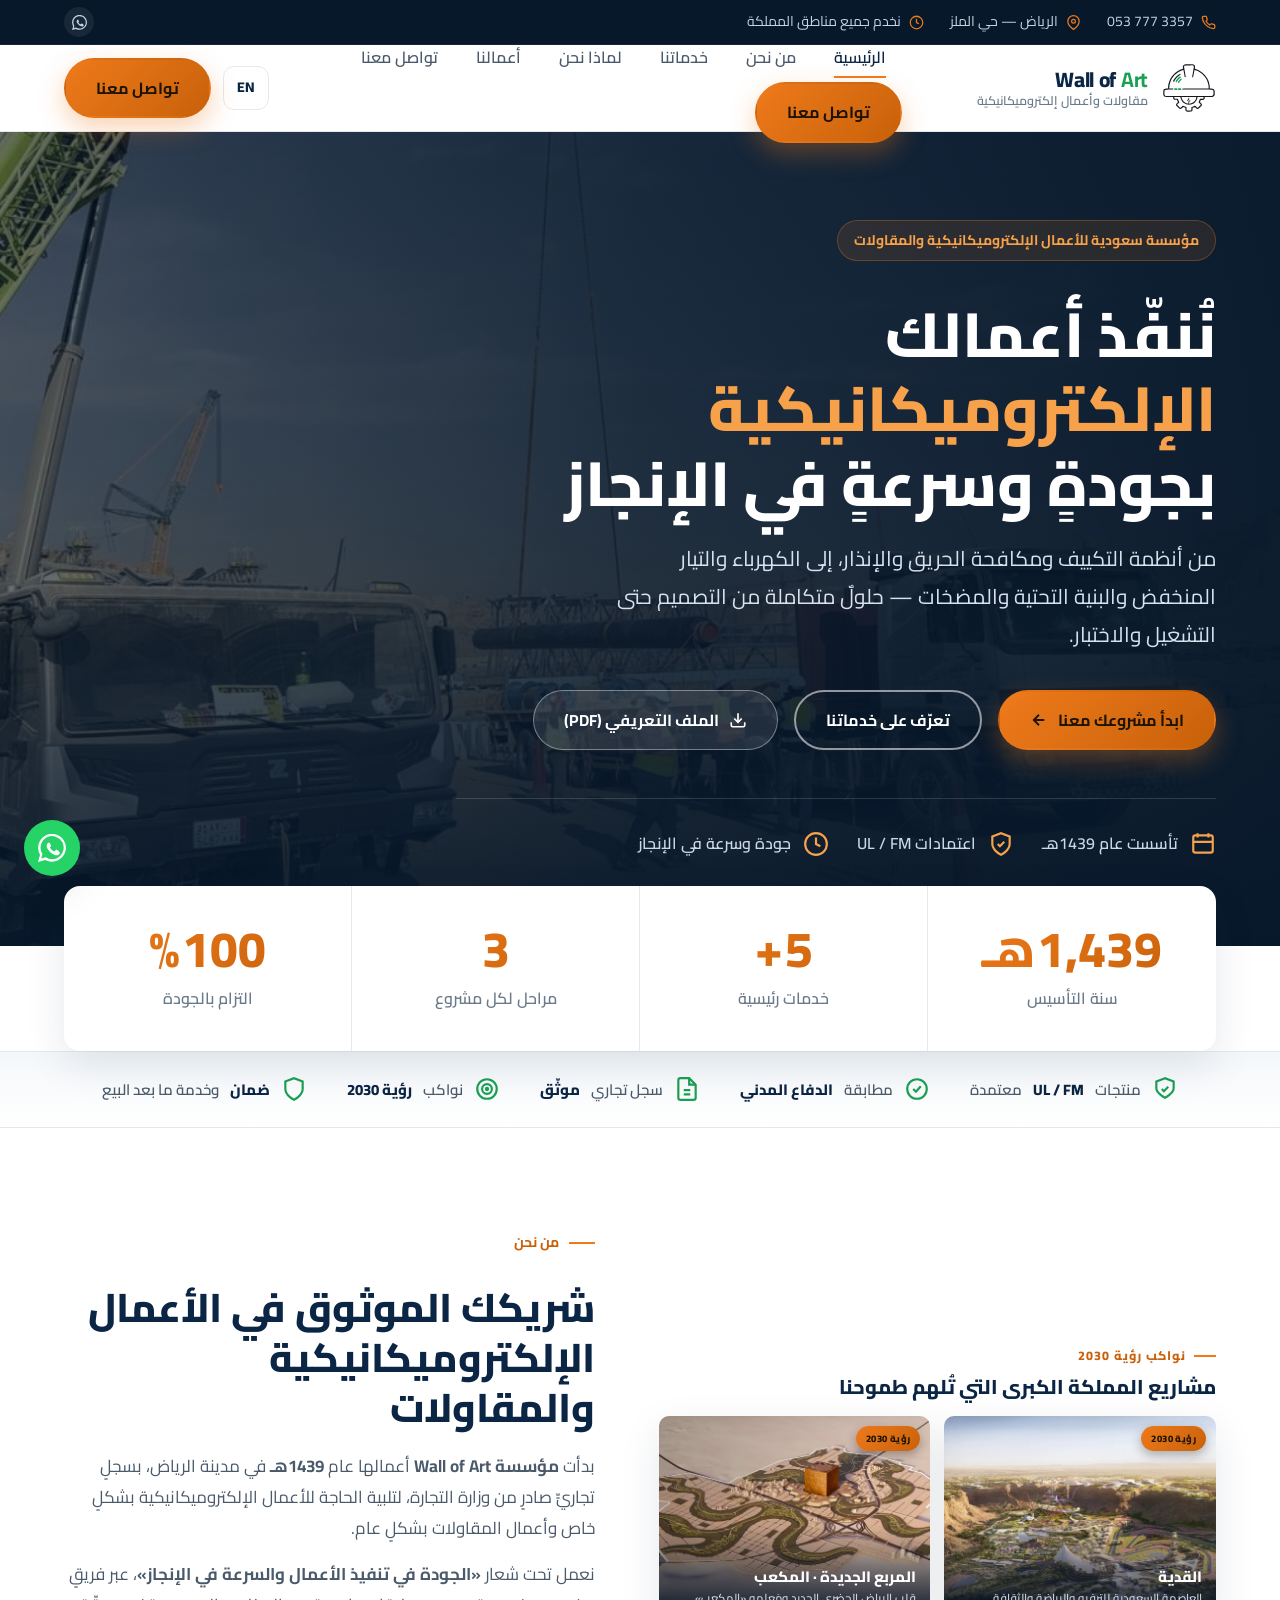
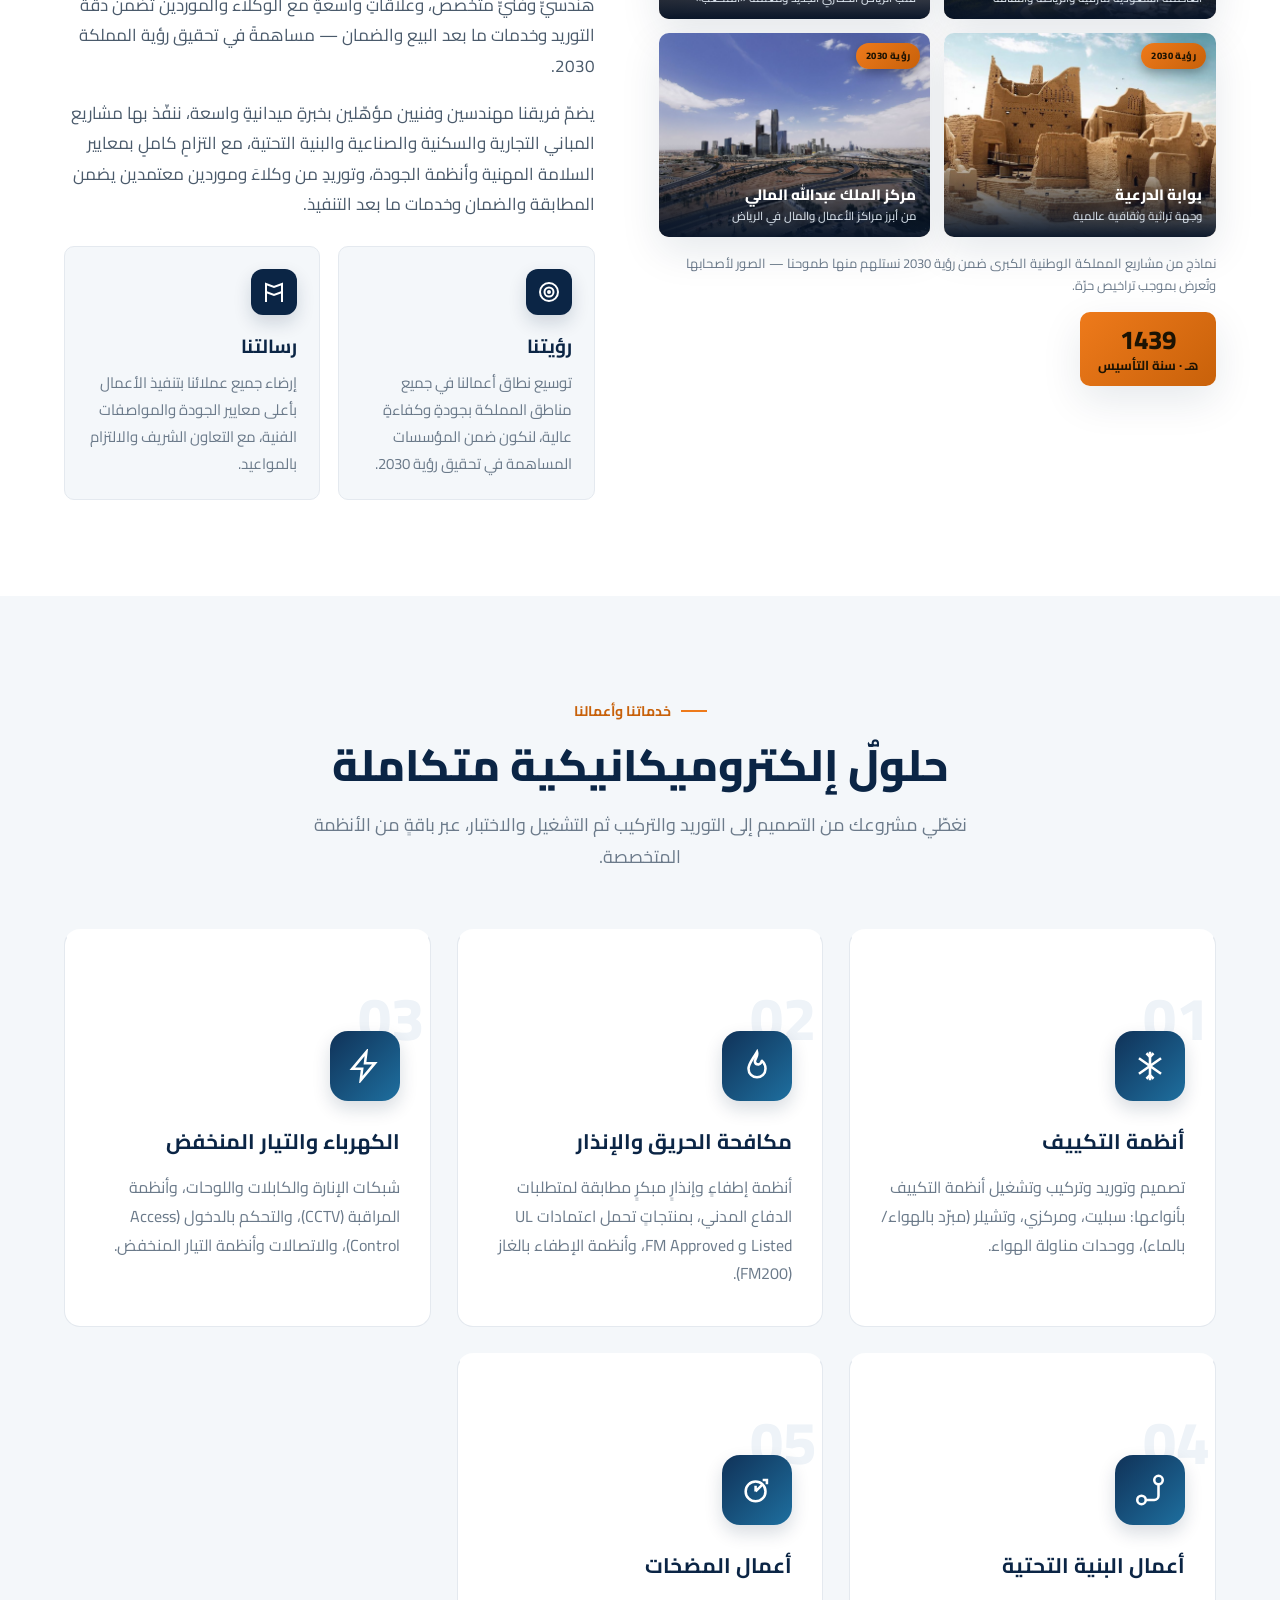
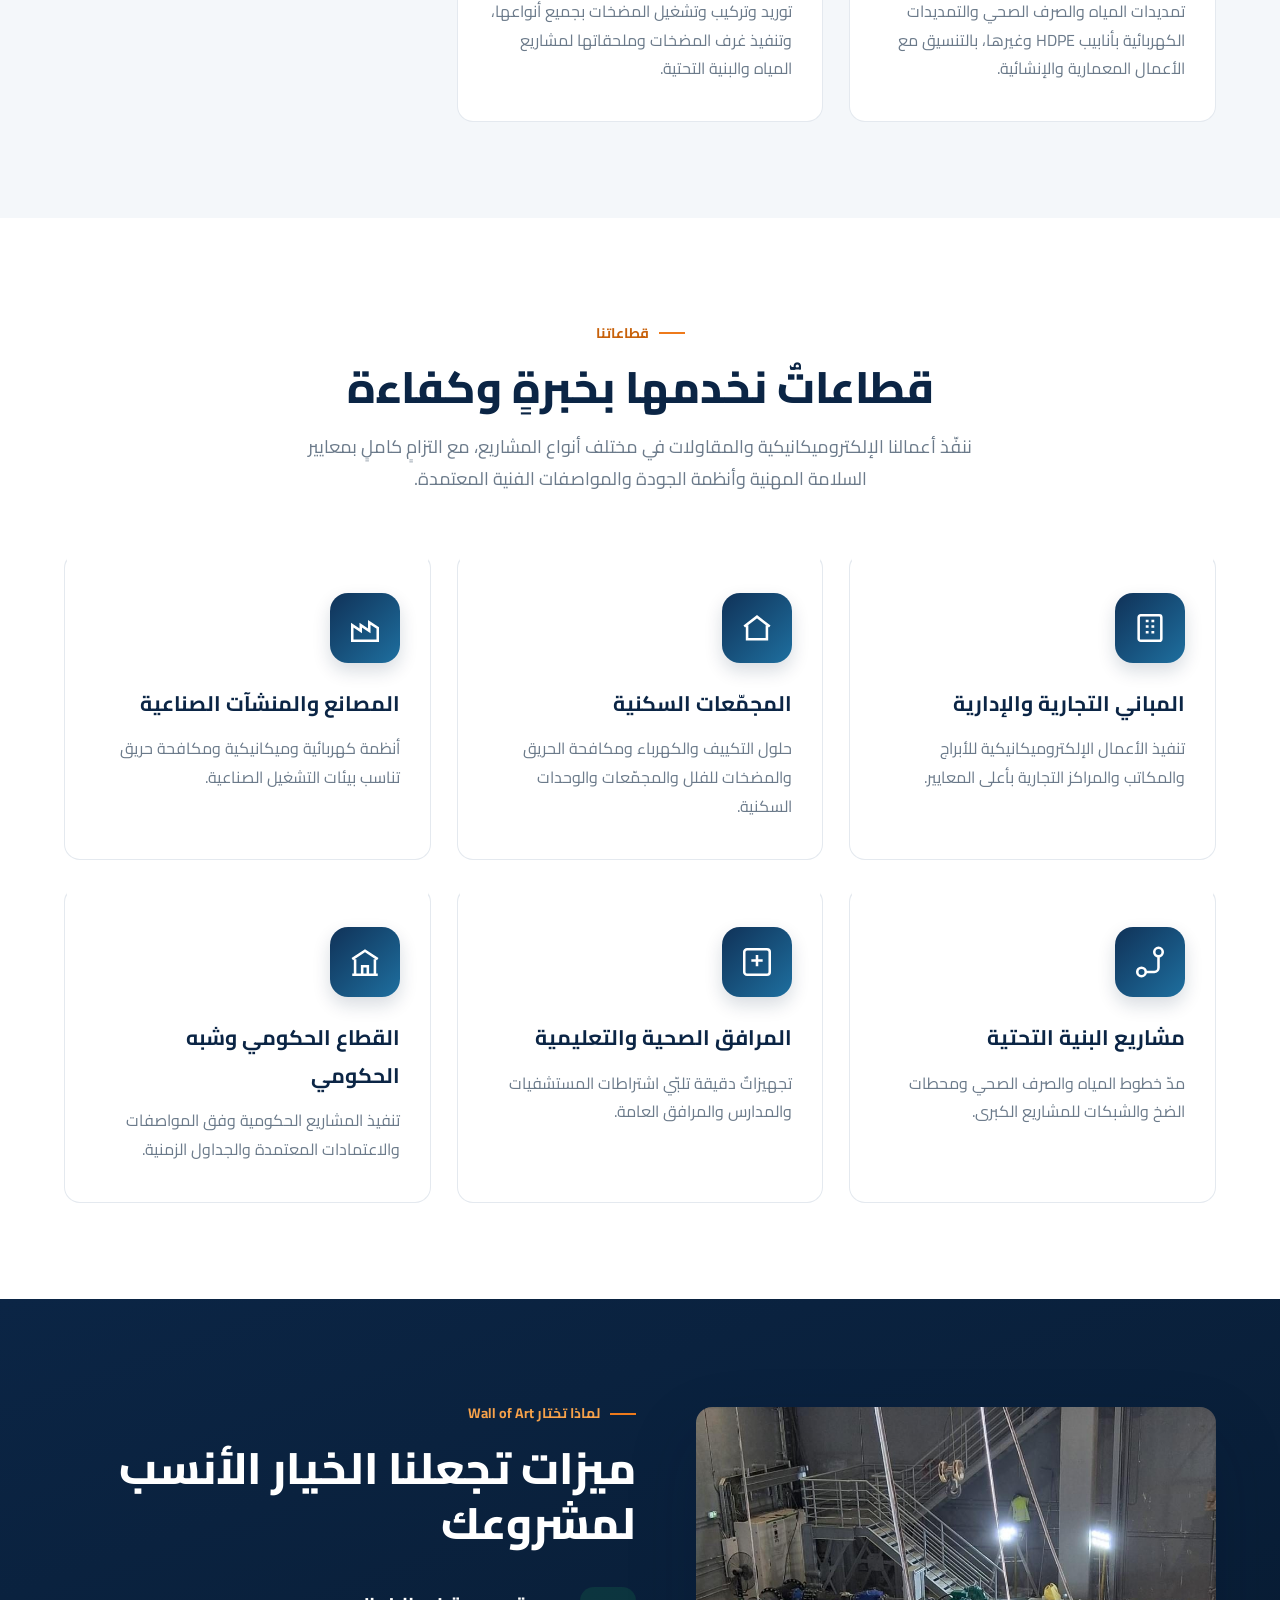
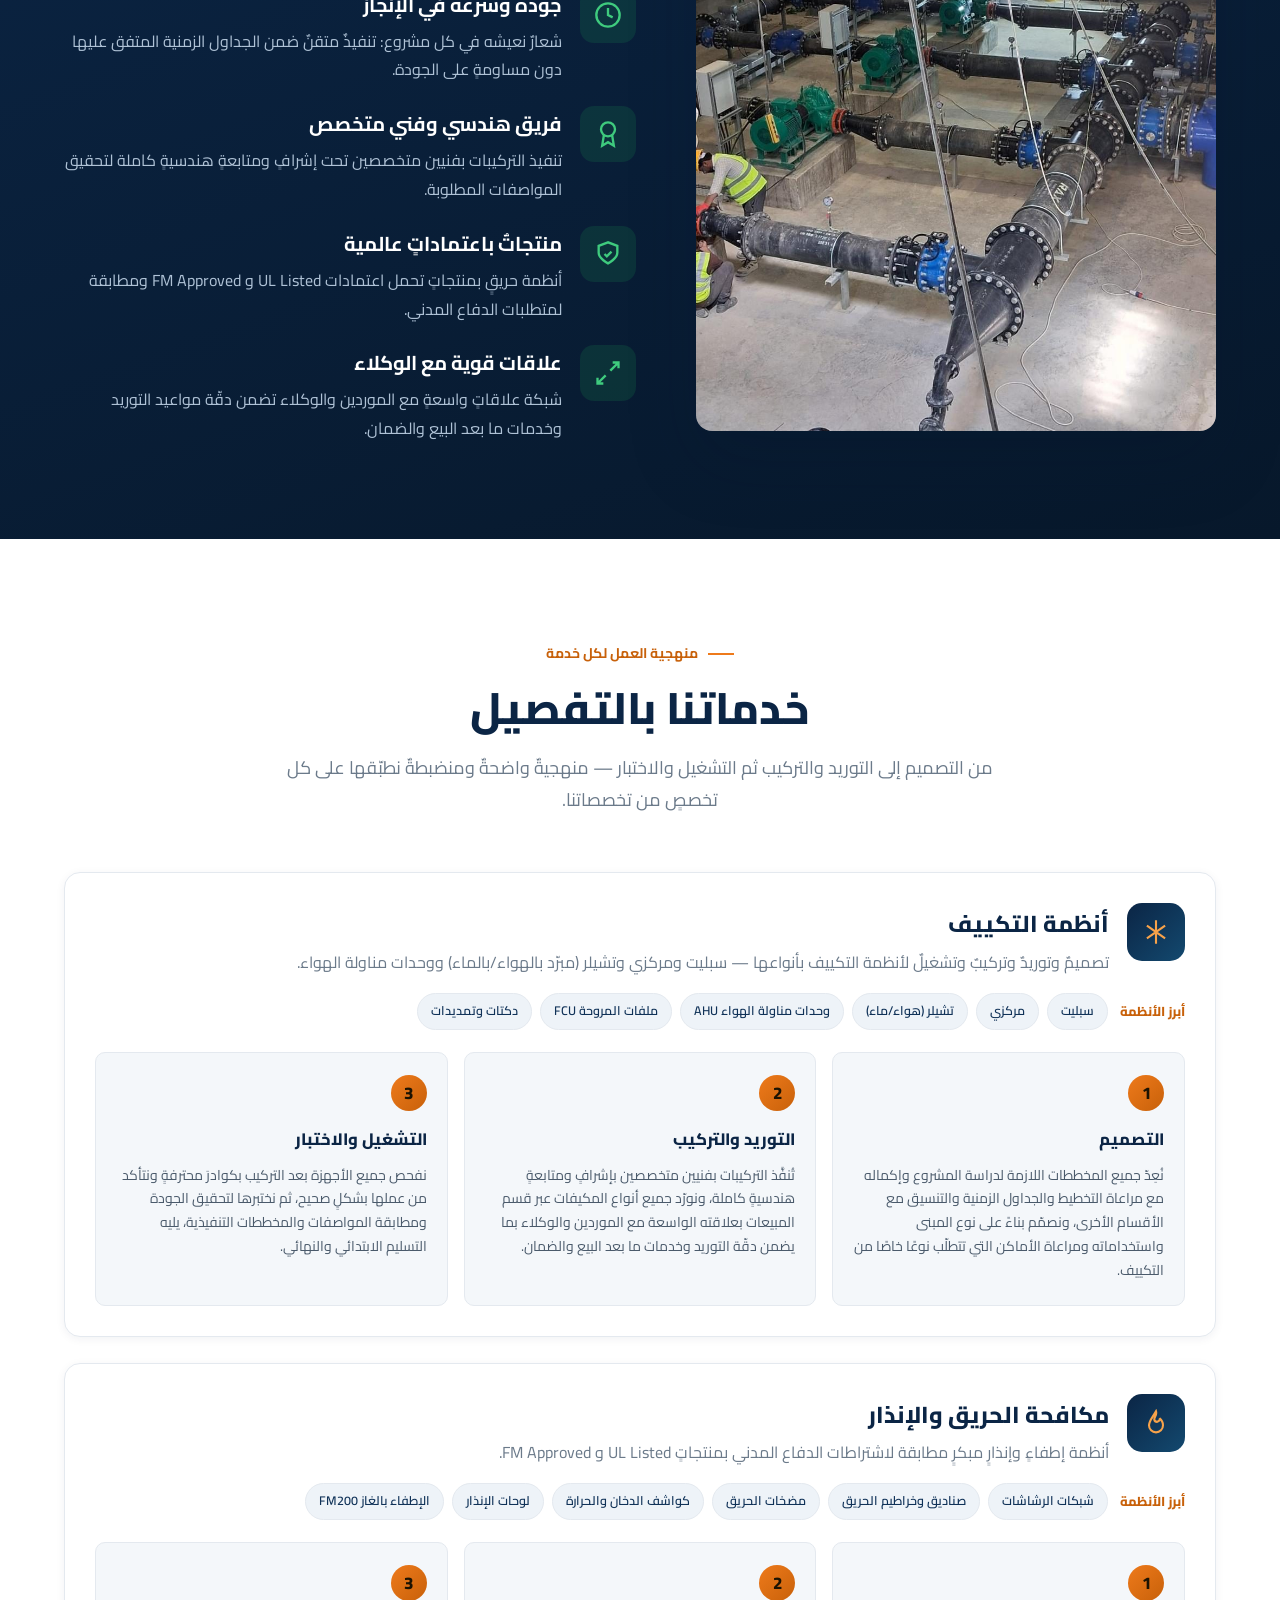
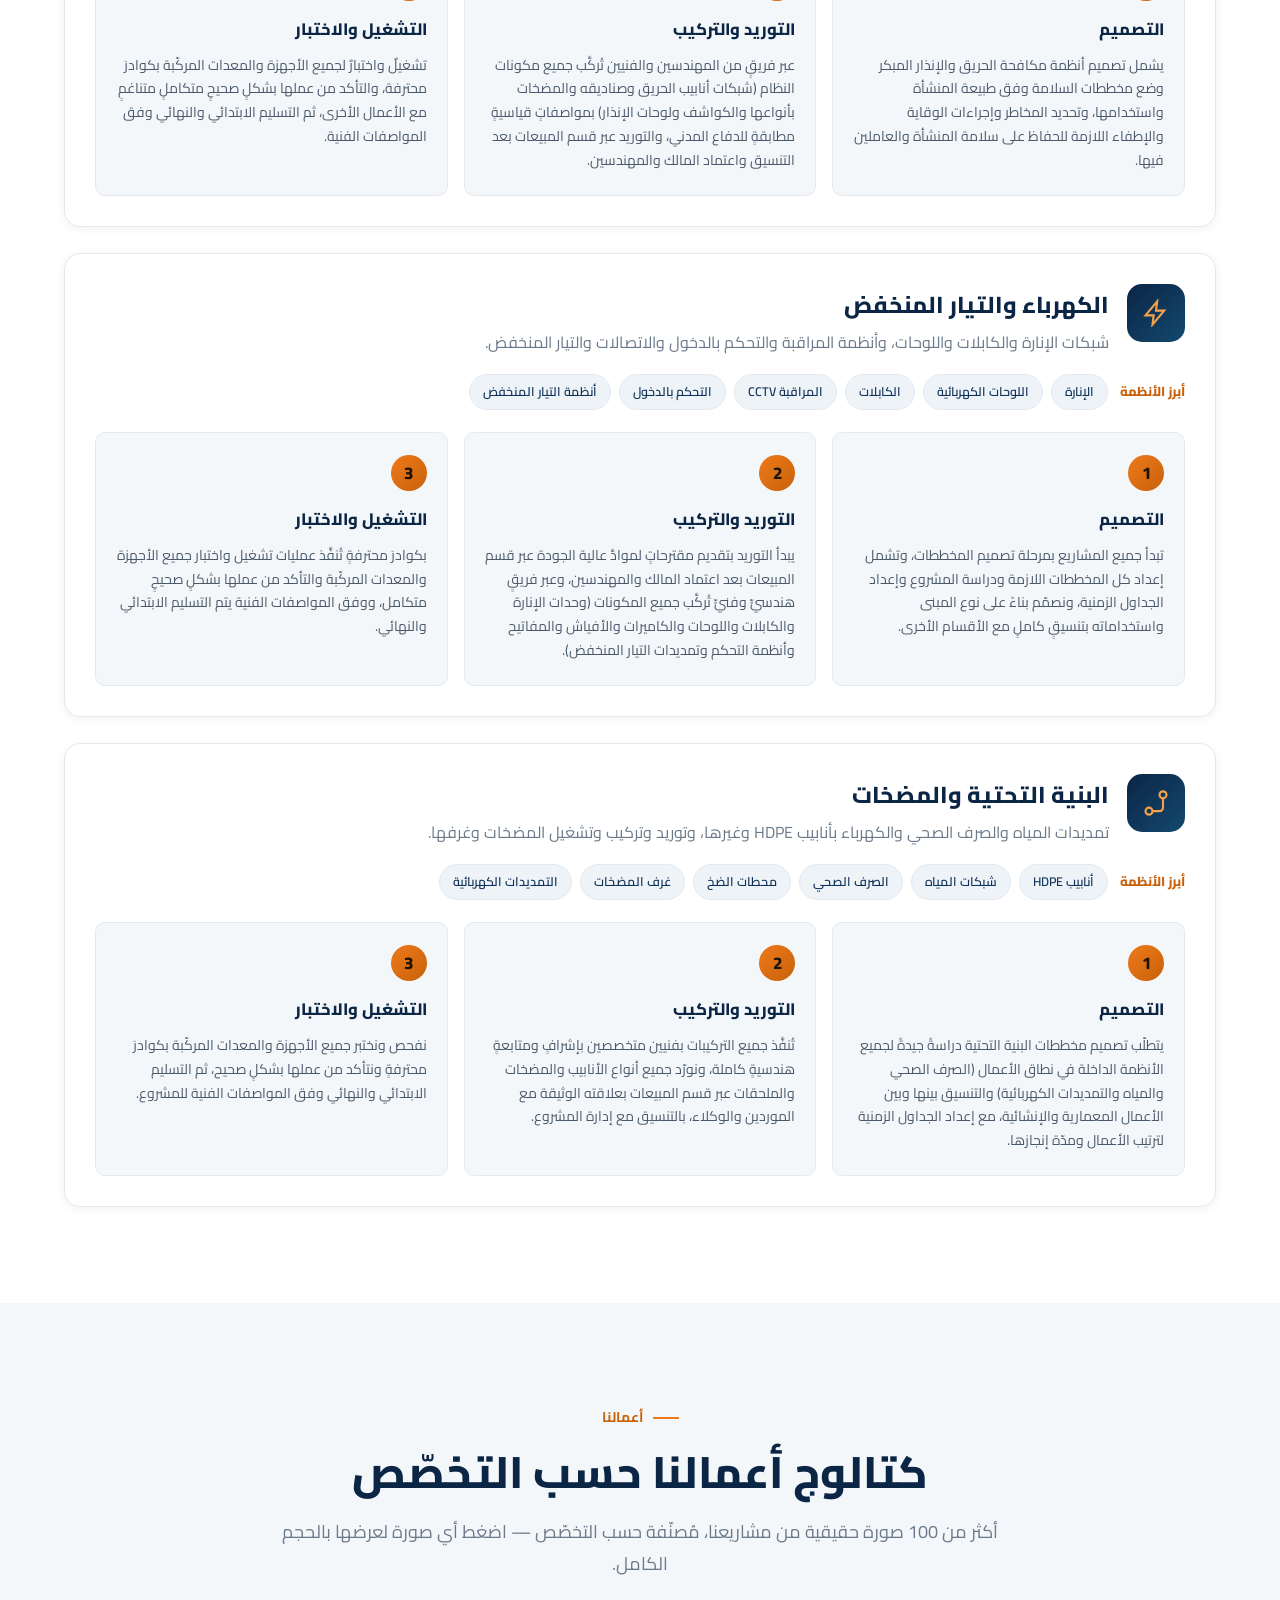
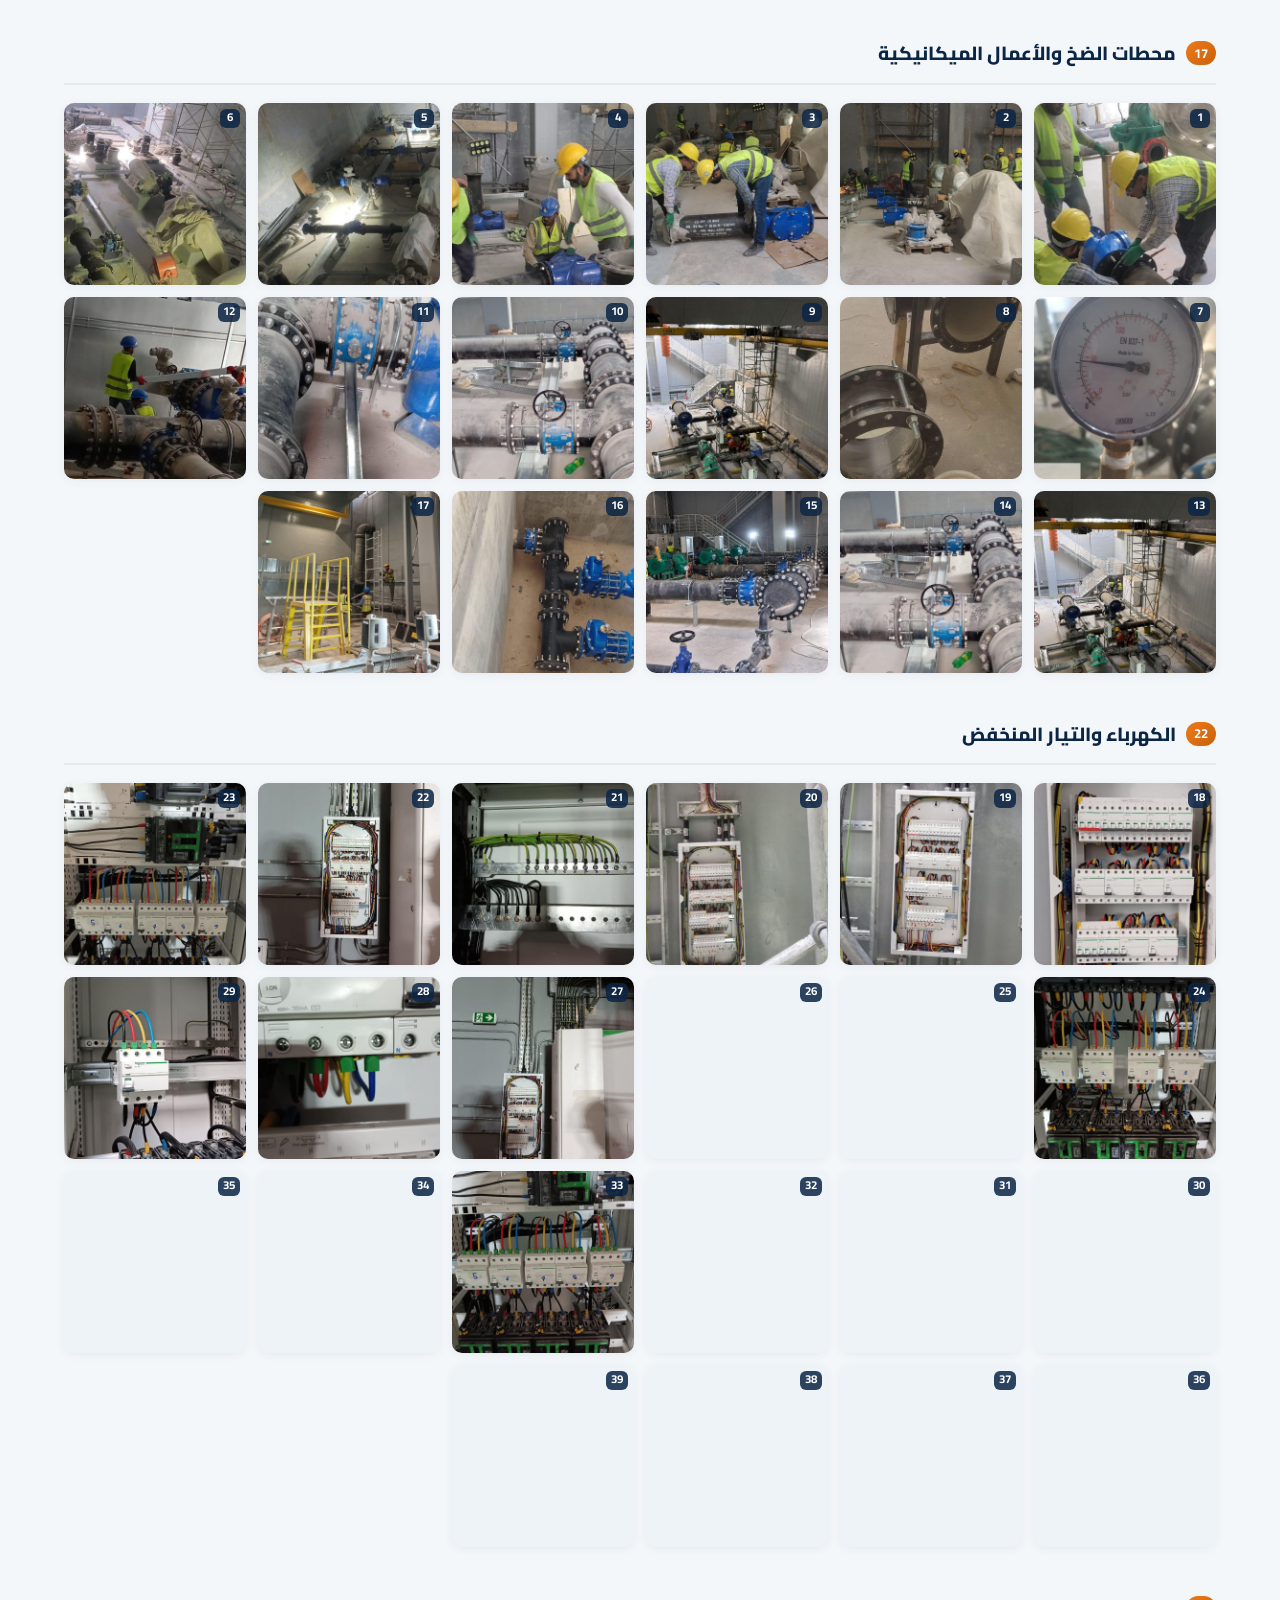
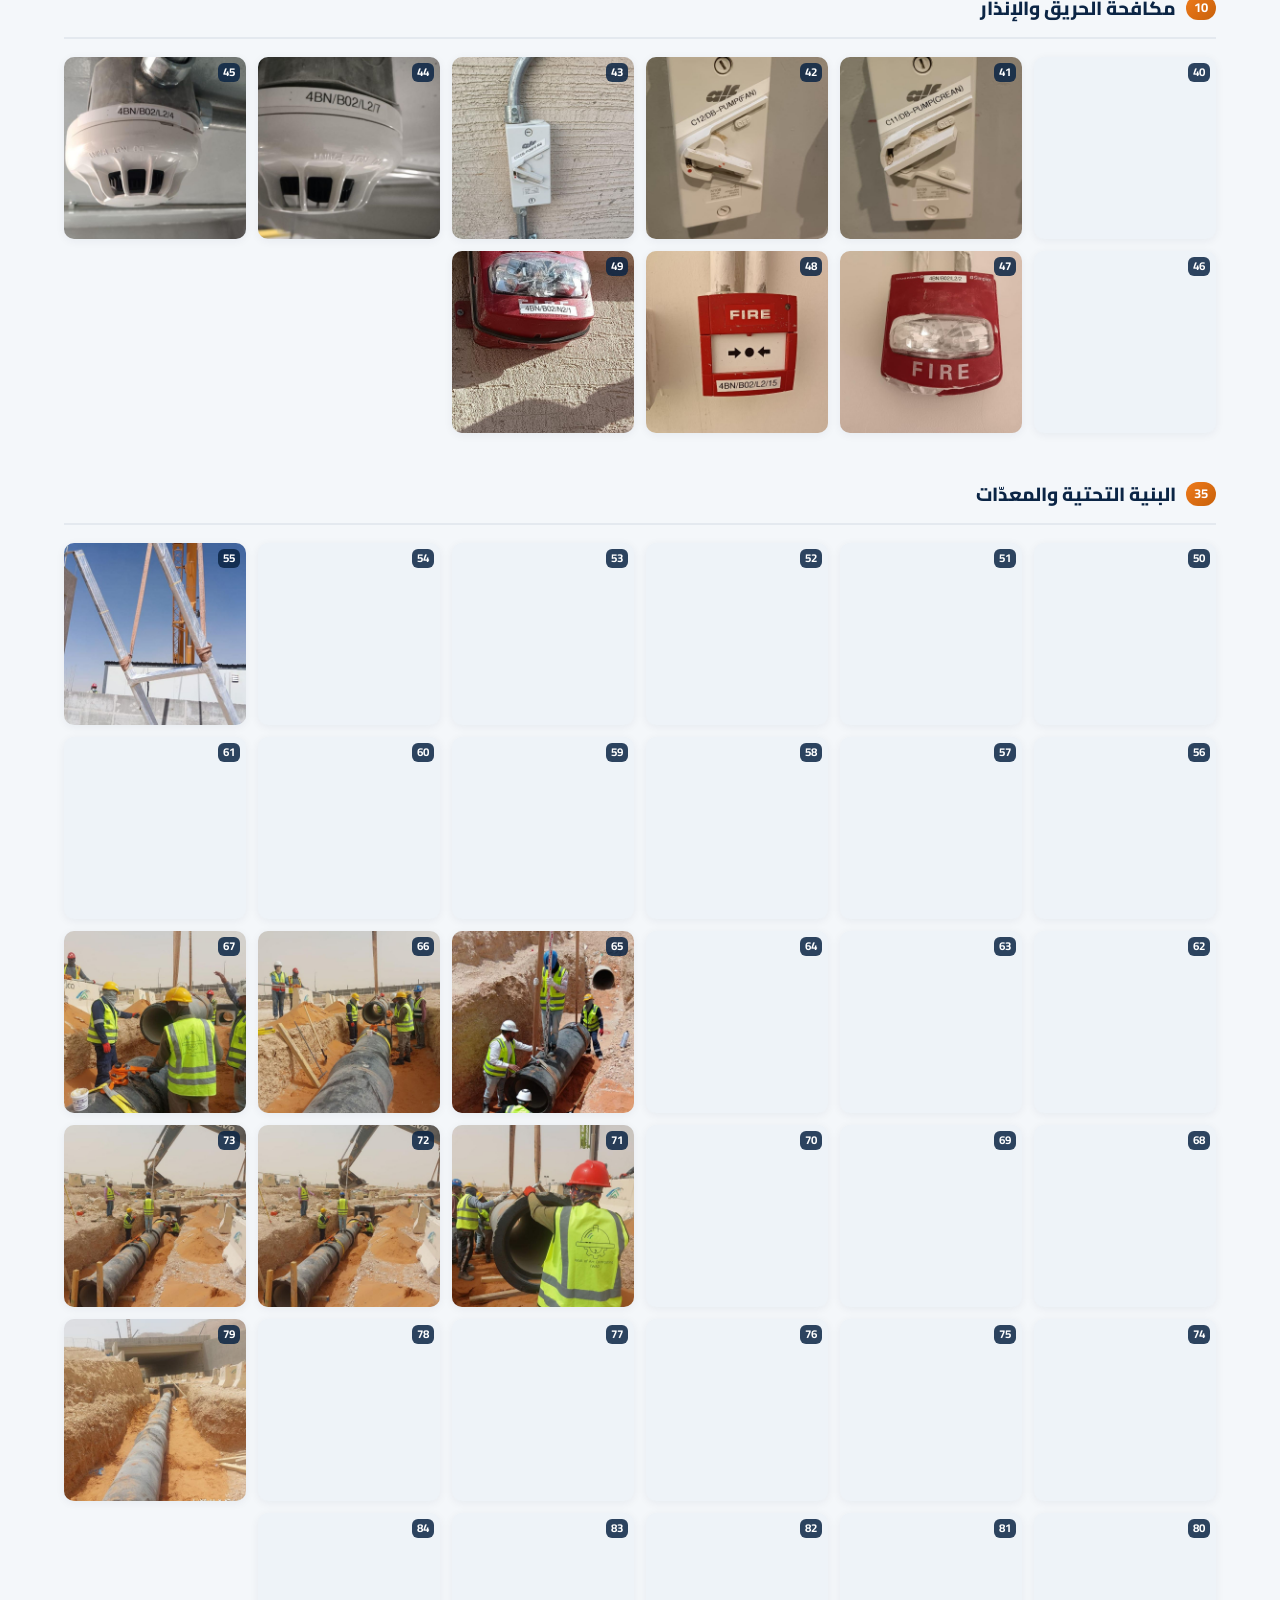
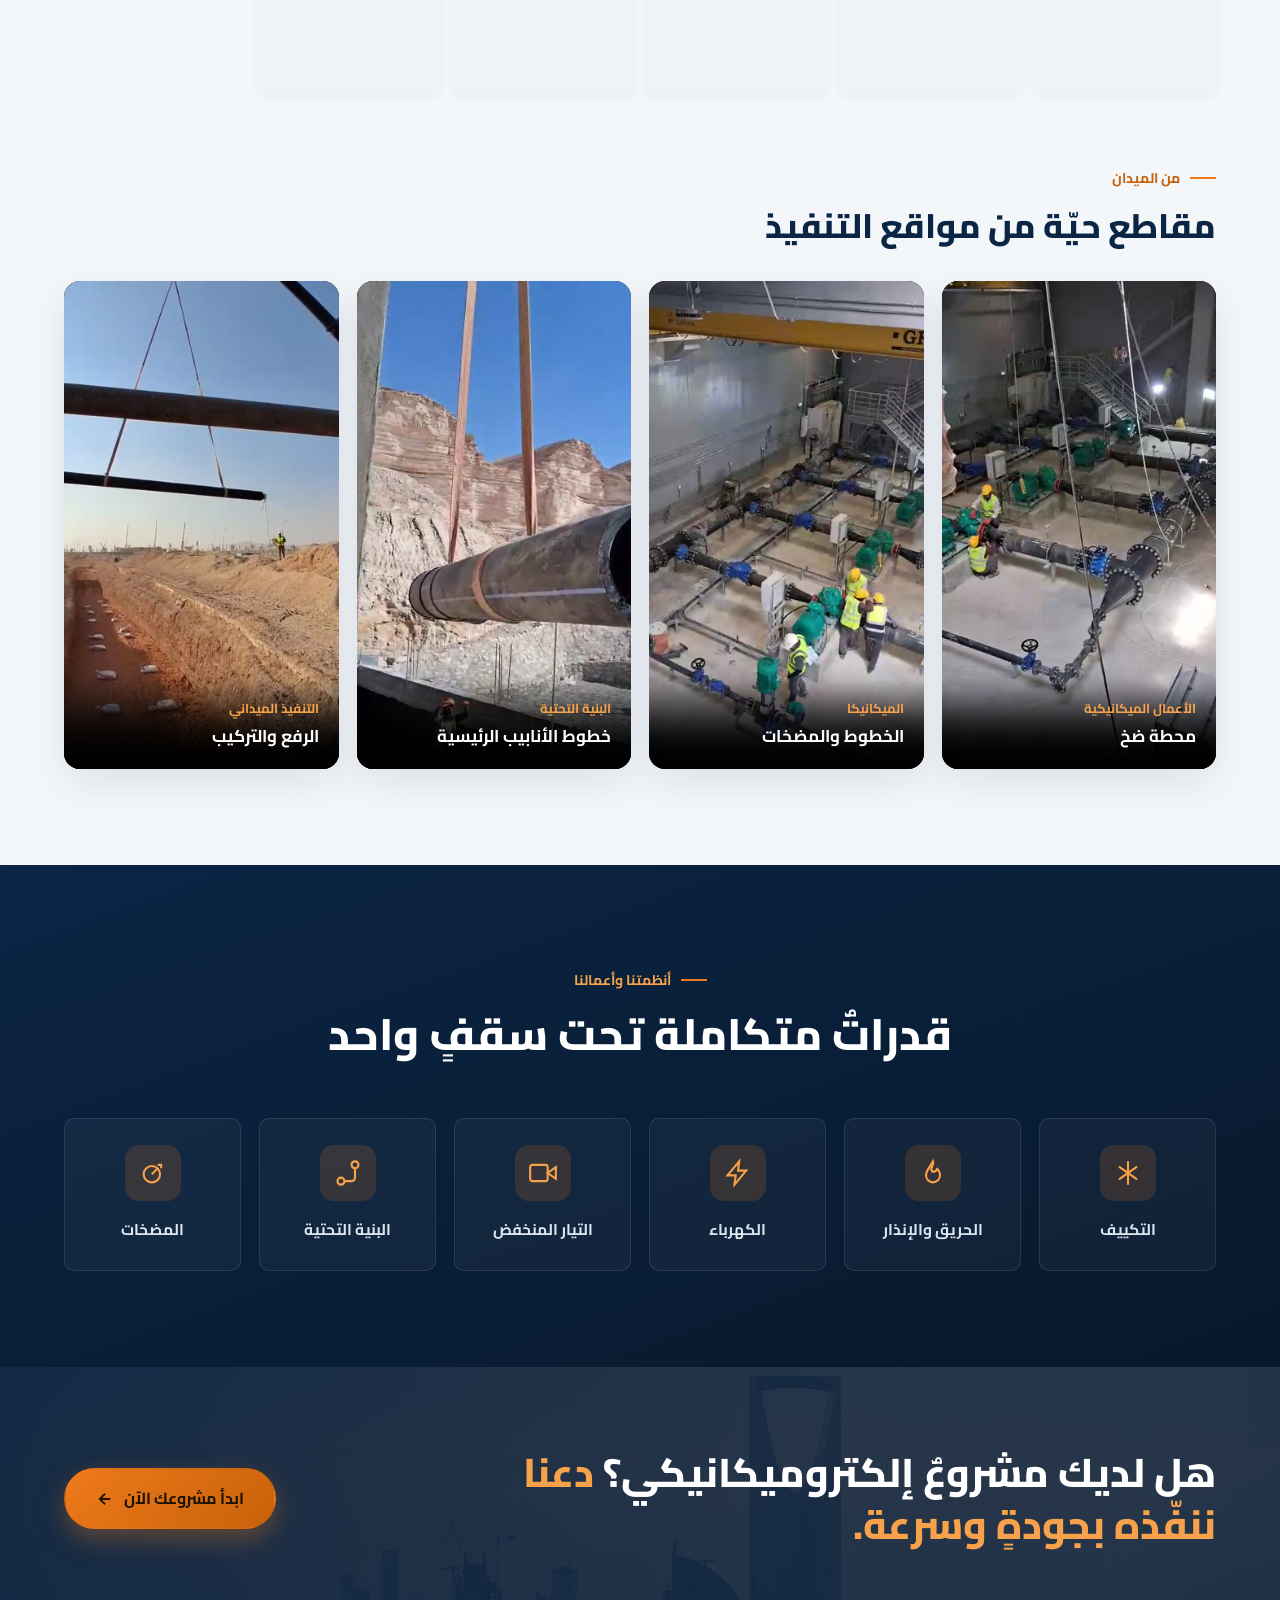
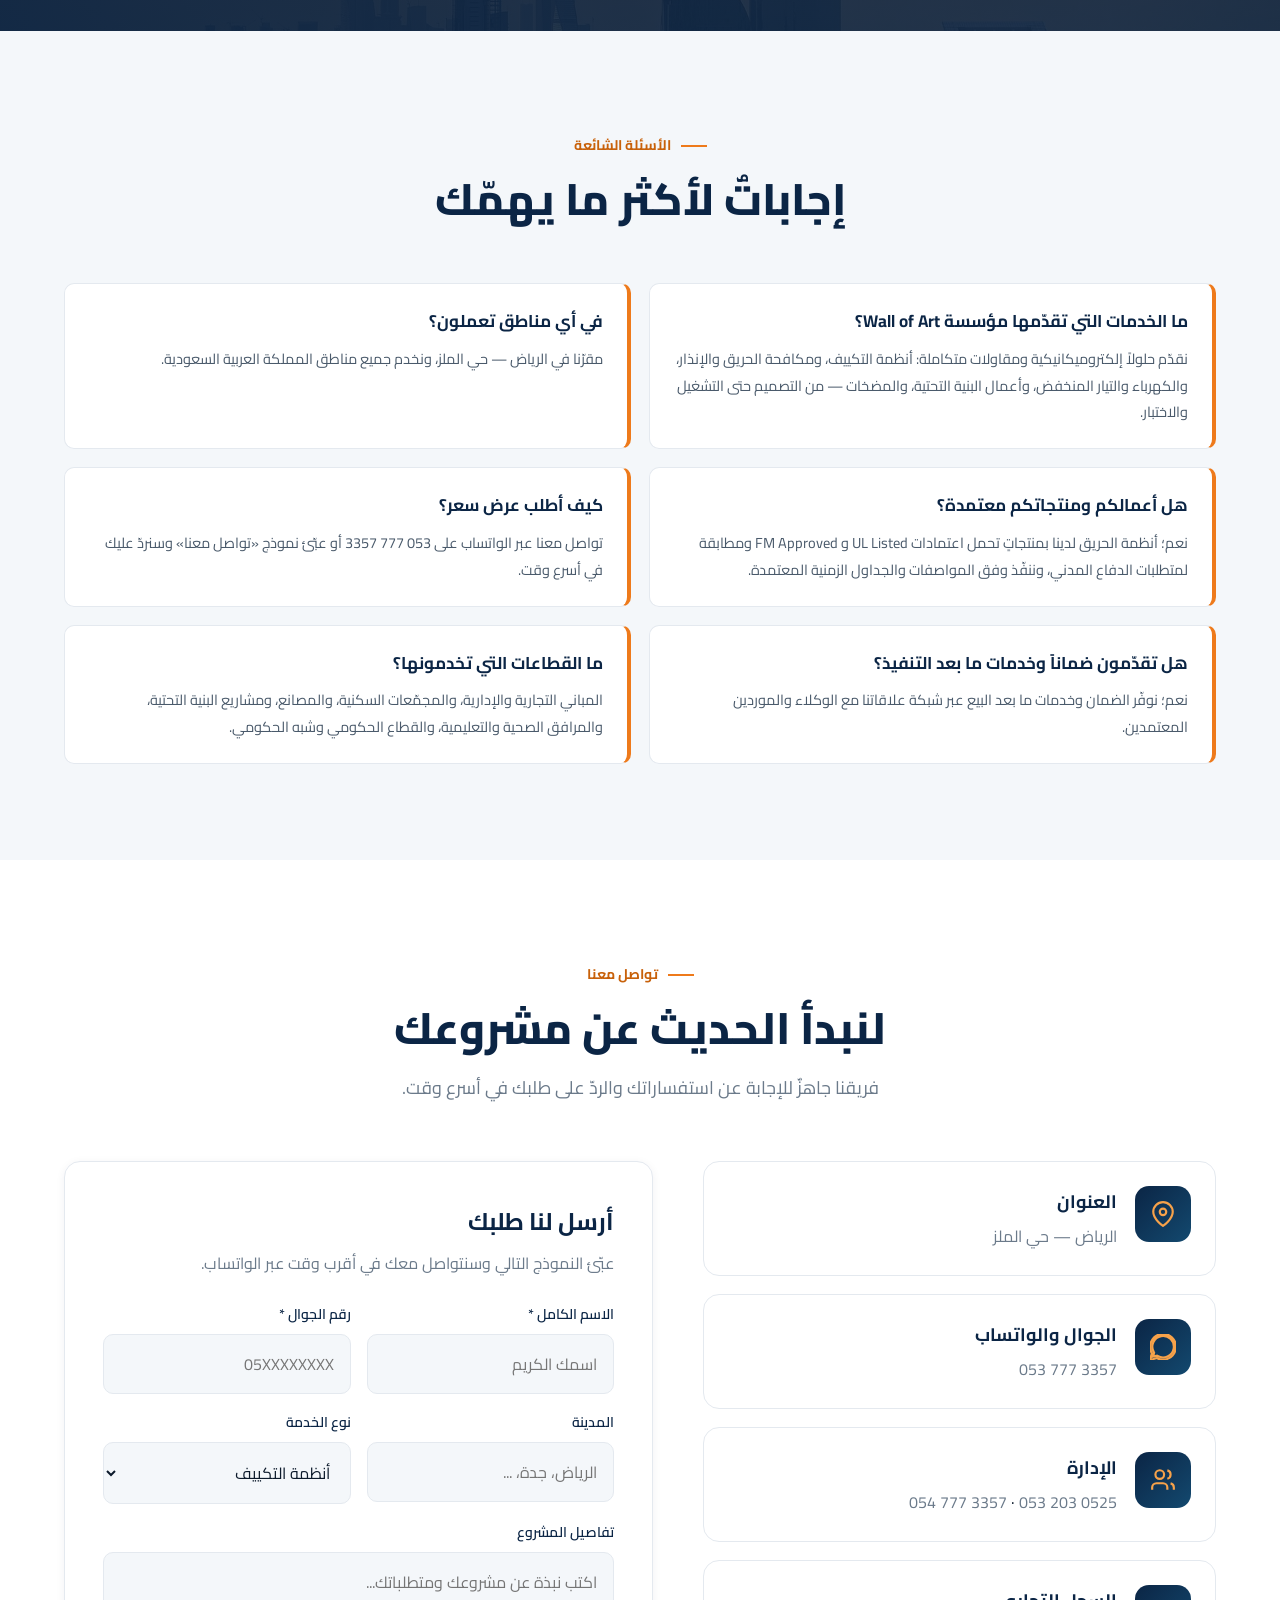
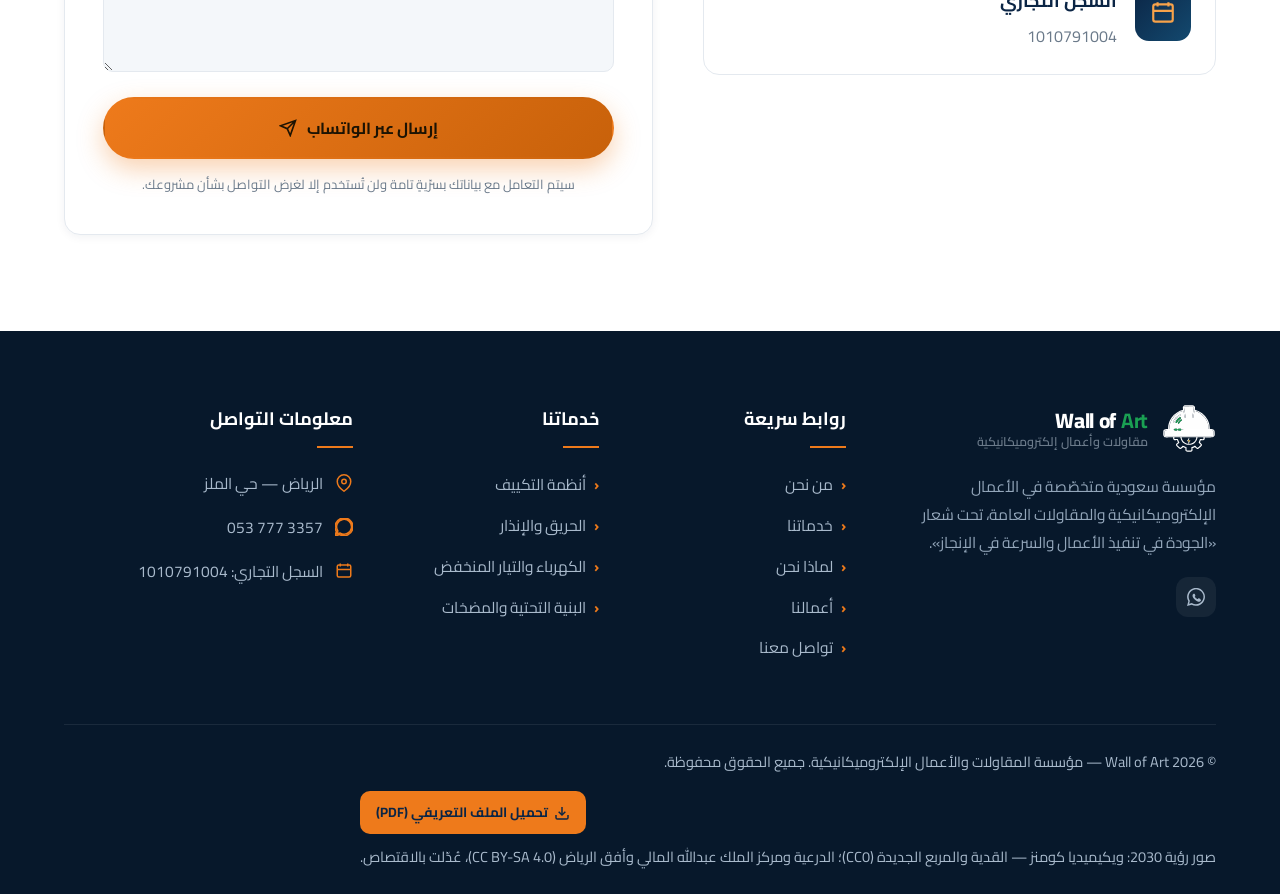
==== commit 2899ed7c: "Add key-systems chips to per-service detail (site + PDF) Under each service's intro, list the real s" ====
--- a/docs/index.html
+++ b/docs/index.html
@@ -382,6 +382,7 @@
           <span class="svc-detail-ic"><svg viewBox="0 0 24 24" fill="none" stroke="currentColor" stroke-width="1.8"><path d="M12 2v20M4.2 6.5l15.6 11M19.8 6.5 4.2 17.5"/></svg></span>
           <div><h3>أنظمة التكييف</h3><p>تصميمٌ وتوريدٌ وتركيبٌ وتشغيلٌ لأنظمة التكييف بأنواعها — سبليت ومركزي وتشيلر (مبرّد بالهواء/بالماء) ووحدات مناولة الهواء.</p></div>
         </div>
+        <div class="svc-chips"><span class="lbl">أبرز الأنظمة</span><span class="svc-chip">سبليت</span><span class="svc-chip">مركزي</span><span class="svc-chip">تشيلر (هواء/ماء)</span><span class="svc-chip">وحدات مناولة الهواء AHU</span><span class="svc-chip">ملفات المروحة FCU</span><span class="svc-chip">دكتات وتمديدات</span></div>
         <div class="stage-cards">
           <div class="stage-card"><span class="sn">1</span><h4>التصميم</h4><p>نُعِدّ جميع المخططات اللازمة لدراسة المشروع وإكماله مع مراعاة التخطيط والجداول الزمنية والتنسيق مع الأقسام الأخرى، ونصمّم بناءً على نوع المبنى واستخداماته ومراعاة الأماكن التي تتطلّب نوعًا خاصًا من التكييف.</p></div>
           <div class="stage-card"><span class="sn">2</span><h4>التوريد والتركيب</h4><p>تُنفَّذ التركيبات بفنيين متخصصين بإشرافٍ ومتابعةٍ هندسيةٍ كاملة، ونورّد جميع أنواع المكيفات عبر قسم المبيعات بعلاقته الواسعة مع الموردين والوكلاء بما يضمن دقّة التوريد وخدمات ما بعد البيع والضمان.</p></div>
@@ -393,6 +394,7 @@
           <span class="svc-detail-ic"><svg viewBox="0 0 24 24" fill="none" stroke="currentColor" stroke-width="1.8"><path d="M12 2c1 3.5-1.5 4.5-1.5 7A2.5 2.5 0 0 0 13 11c2-.5 2.5-2 2-3 2 1.5 3 3.7 3 6a6 6 0 1 1-12 0c0-3.8 2.5-6 6-12z"/></svg></span>
           <div><h3>مكافحة الحريق والإنذار</h3><p>أنظمة إطفاءٍ وإنذارٍ مبكرٍ مطابقة لاشتراطات الدفاع المدني بمنتجاتٍ UL Listed و FM Approved.</p></div>
         </div>
+        <div class="svc-chips"><span class="lbl">أبرز الأنظمة</span><span class="svc-chip">شبكات الرشاشات</span><span class="svc-chip">صناديق وخراطيم الحريق</span><span class="svc-chip">مضخات الحريق</span><span class="svc-chip">كواشف الدخان والحرارة</span><span class="svc-chip">لوحات الإنذار</span><span class="svc-chip">الإطفاء بالغاز FM200</span></div>
         <div class="stage-cards">
           <div class="stage-card"><span class="sn">1</span><h4>التصميم</h4><p>يشمل تصميم أنظمة مكافحة الحريق والإنذار المبكر وضع مخططات السلامة وفق طبيعة المنشأة واستخدامها، وتحديد المخاطر وإجراءات الوقاية والإطفاء اللازمة للحفاظ على سلامة المنشأة والعاملين فيها.</p></div>
           <div class="stage-card"><span class="sn">2</span><h4>التوريد والتركيب</h4><p>عبر فريقٍ من المهندسين والفنيين تُركَّب جميع مكونات النظام (شبكات أنابيب الحريق وصناديقه والمضخات بأنواعها والكواشف ولوحات الإنذار) بمواصفاتٍ قياسيةٍ مطابقةٍ للدفاع المدني، والتوريد عبر قسم المبيعات بعد التنسيق واعتماد المالك والمهندسين.</p></div>
@@ -404,6 +406,7 @@
           <span class="svc-detail-ic"><svg viewBox="0 0 24 24" fill="none" stroke="currentColor" stroke-width="1.8"><path d="M13 2 3 14h7l-1 8 10-12h-7l1-8z"/></svg></span>
           <div><h3>الكهرباء والتيار المنخفض</h3><p>شبكات الإنارة والكابلات واللوحات، وأنظمة المراقبة والتحكم بالدخول والاتصالات والتيار المنخفض.</p></div>
         </div>
+        <div class="svc-chips"><span class="lbl">أبرز الأنظمة</span><span class="svc-chip">الإنارة</span><span class="svc-chip">اللوحات الكهربائية</span><span class="svc-chip">الكابلات</span><span class="svc-chip">المراقبة CCTV</span><span class="svc-chip">التحكم بالدخول</span><span class="svc-chip">أنظمة التيار المنخفض</span></div>
         <div class="stage-cards">
           <div class="stage-card"><span class="sn">1</span><h4>التصميم</h4><p>تبدأ جميع المشاريع بمرحلة تصميم المخططات، وتشمل إعداد كل المخططات اللازمة ودراسة المشروع وإعداد الجداول الزمنية، ونصمّم بناءً على نوع المبنى واستخداماته بتنسيقٍ كاملٍ مع الأقسام الأخرى.</p></div>
           <div class="stage-card"><span class="sn">2</span><h4>التوريد والتركيب</h4><p>يبدأ التوريد بتقديم مقترحاتٍ لموادَّ عالية الجودة عبر قسم المبيعات بعد اعتماد المالك والمهندسين، وعبر فريقٍ هندسيٍّ وفنيٍّ تُركَّب جميع المكونات (وحدات الإنارة والكابلات واللوحات والكاميرات والأفياش والمفاتيح وأنظمة التحكم وتمديدات التيار المنخفض).</p></div>
@@ -415,6 +418,7 @@
           <span class="svc-detail-ic"><svg viewBox="0 0 24 24" fill="none" stroke="currentColor" stroke-width="1.8"><circle cx="6" cy="19" r="3"/><circle cx="18" cy="5" r="3"/><path d="M9 19h6a3 3 0 0 0 3-3V8"/></svg></span>
           <div><h3>البنية التحتية والمضخات</h3><p>تمديدات المياه والصرف الصحي والكهرباء بأنابيب HDPE وغيرها، وتوريد وتركيب وتشغيل المضخات وغرفها.</p></div>
         </div>
+        <div class="svc-chips"><span class="lbl">أبرز الأنظمة</span><span class="svc-chip">أنابيب HDPE</span><span class="svc-chip">شبكات المياه</span><span class="svc-chip">الصرف الصحي</span><span class="svc-chip">محطات الضخ</span><span class="svc-chip">غرف المضخات</span><span class="svc-chip">التمديدات الكهربائية</span></div>
         <div class="stage-cards">
           <div class="stage-card"><span class="sn">1</span><h4>التصميم</h4><p>يتطلّب تصميم مخططات البنية التحتية دراسةً جيدةً لجميع الأنظمة الداخلة في نطاق الأعمال (الصرف الصحي والمياه والتمديدات الكهربائية) والتنسيق بينها وبين الأعمال المعمارية والإنشائية، مع إعداد الجداول الزمنية لترتيب الأعمال ومدّة إنجازها.</p></div>
           <div class="stage-card"><span class="sn">2</span><h4>التوريد والتركيب</h4><p>تُنفَّذ جميع التركيبات بفنيين متخصصين بإشرافٍ ومتابعةٍ هندسيةٍ كاملة، ونورّد جميع أنواع الأنابيب والمضخات والملحقات عبر قسم المبيعات بعلاقته الوثيقة مع الموردين والوكلاء، بالتنسيق مع إدارة المشروع.</p></div>
--- a/docs/static/css/style.css
+++ b/docs/static/css/style.css
@@ -293,6 +293,9 @@
 .stage-card .sn { display: flex; width: 36px; height: 36px; border-radius: 50%; background: linear-gradient(135deg, var(--gold-500), var(--gold-600)); color: #1c1303; font-weight: 800; font-size: 17px; align-items: center; justify-content: center; margin-bottom: 14px; }
 .stage-card h4 { font-size: 16.5px; font-weight: 800; color: var(--navy-800); margin-bottom: 9px; }
 .stage-card p { font-size: 14px; color: var(--slate); line-height: 1.7; }
+.svc-chips { display: flex; flex-wrap: wrap; gap: 8px; align-items: center; margin: -6px 0 22px; }
+.svc-chips .lbl { font-size: 13px; font-weight: 800; color: var(--gold-600); margin-inline-end: 4px; }
+.svc-chip { font-size: 12.5px; font-weight: 600; color: var(--navy-700); background: var(--bg-soft-2); border: 1px solid var(--line); border-radius: 50px; padding: 6px 13px; }
 
 /* ---------- Gallery ---------- */
 .gallery { display: grid; grid-template-columns: repeat(4, 1fr); grid-auto-rows: 200px; gap: 16px; }
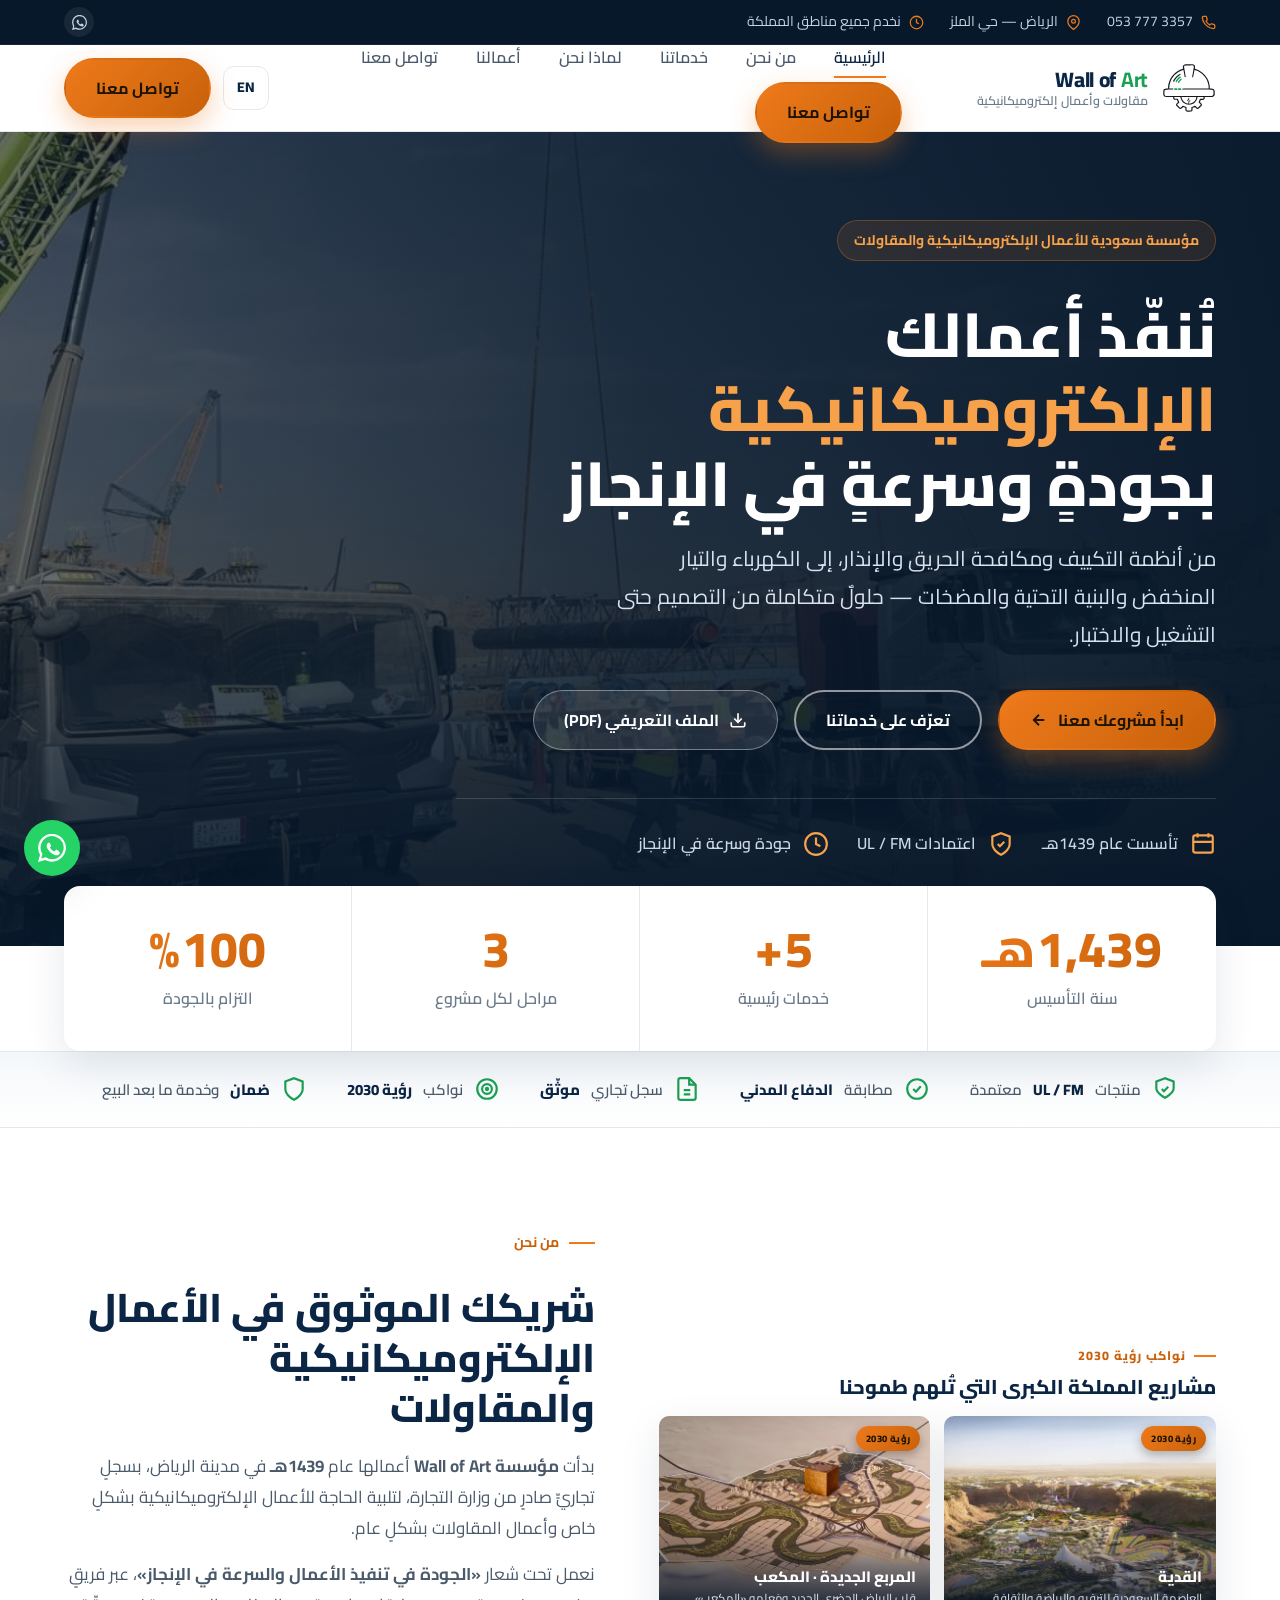
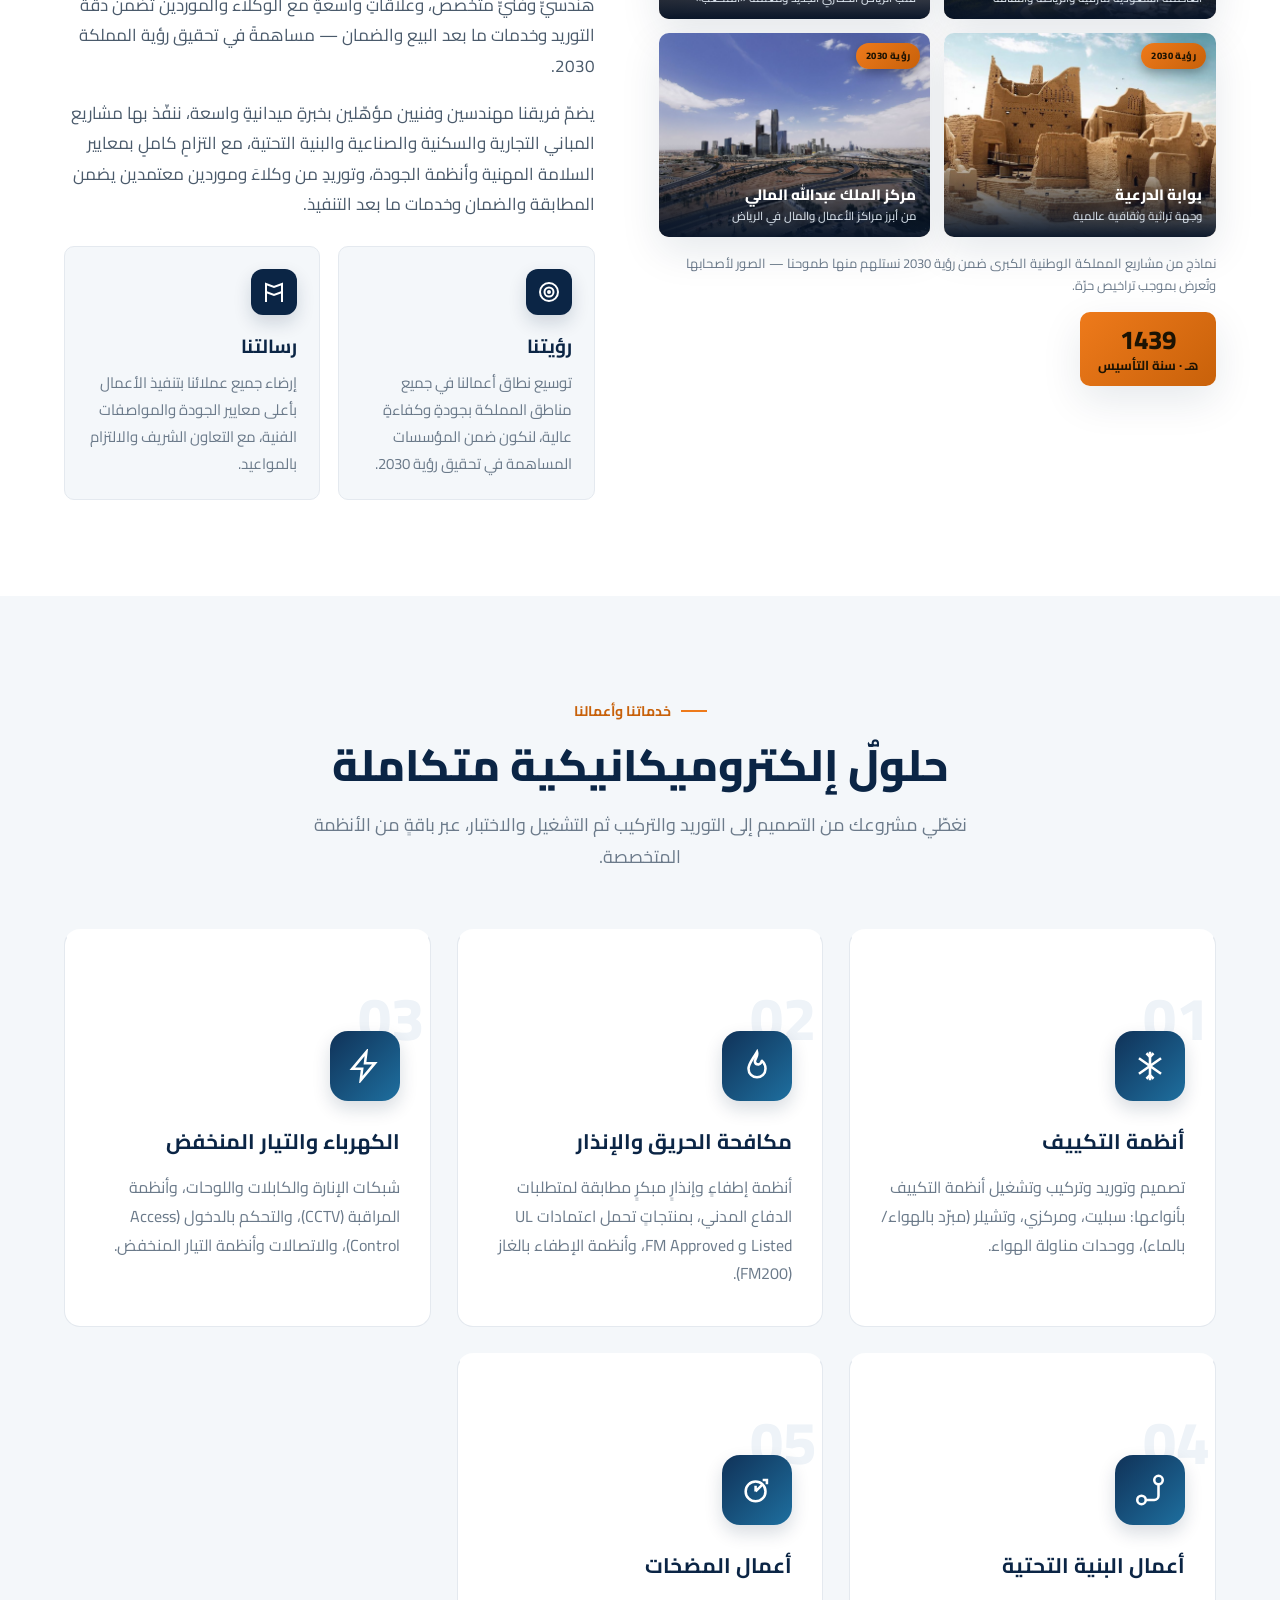
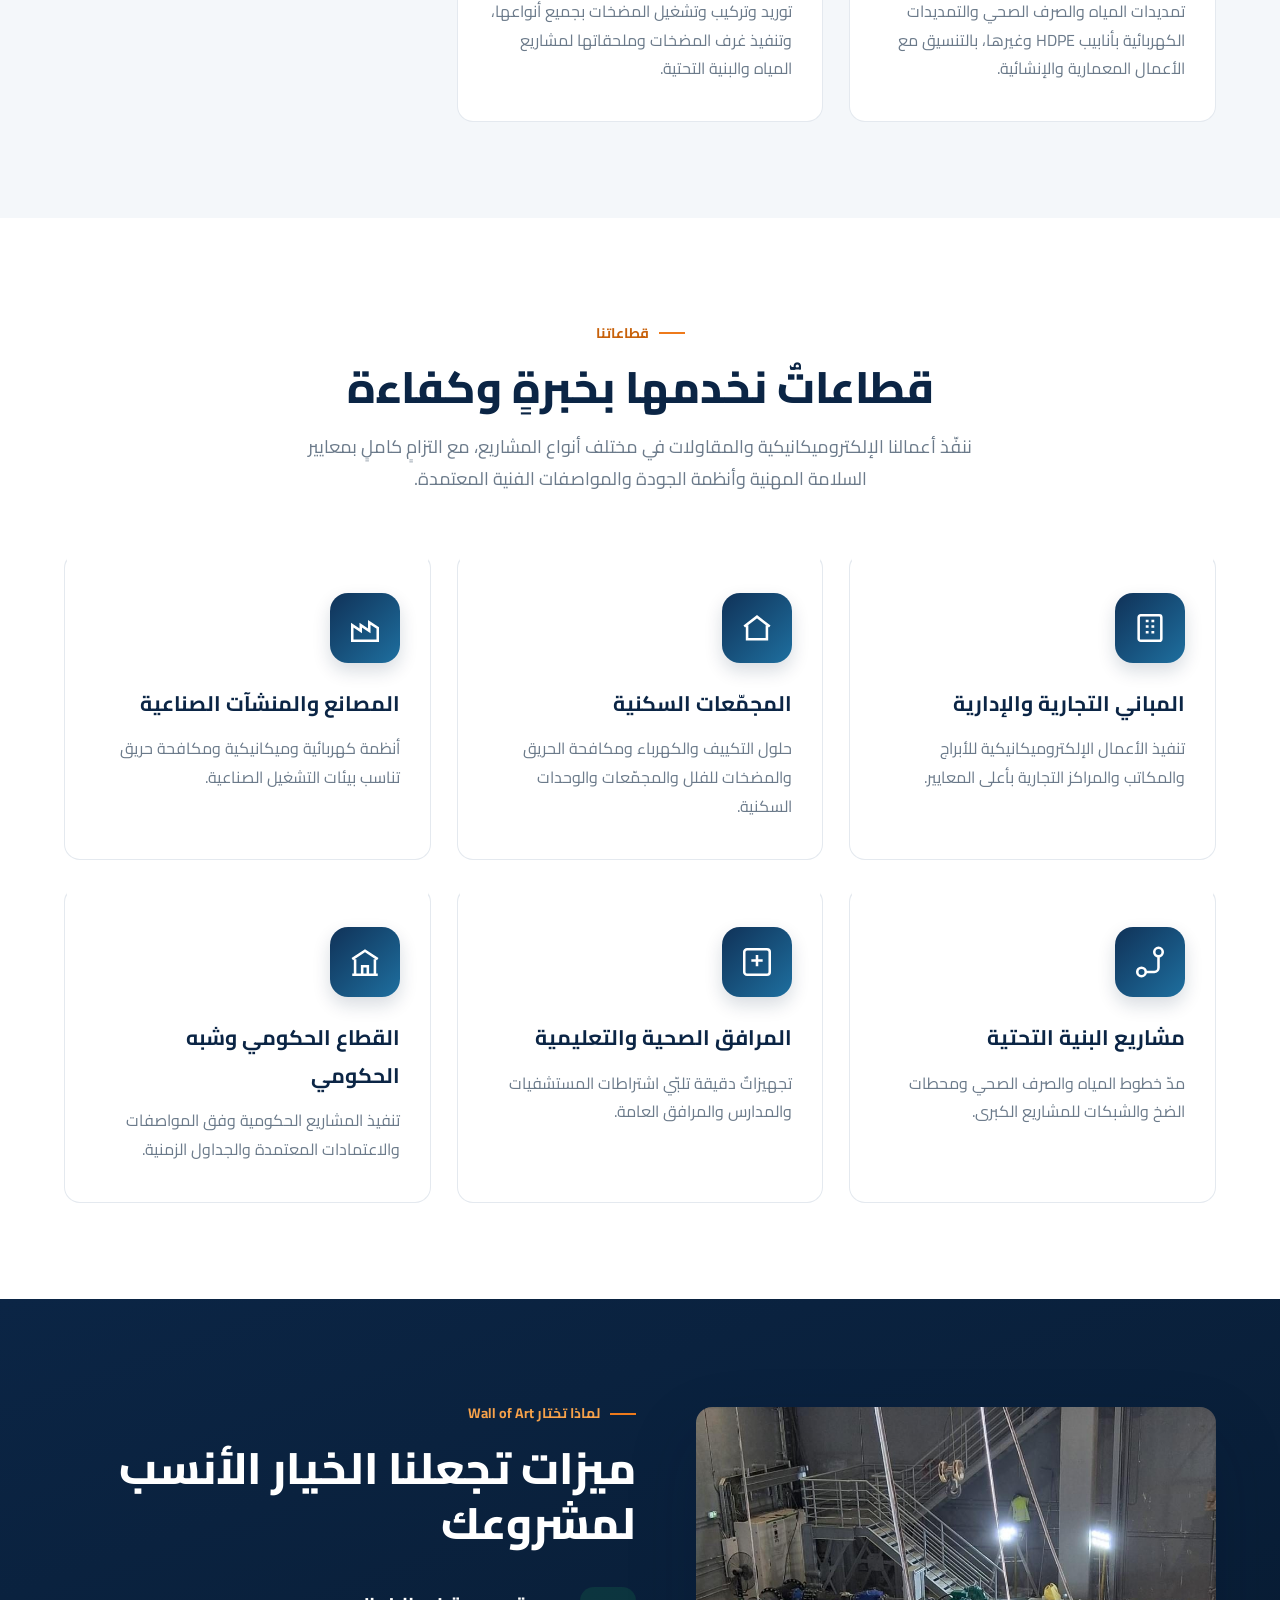
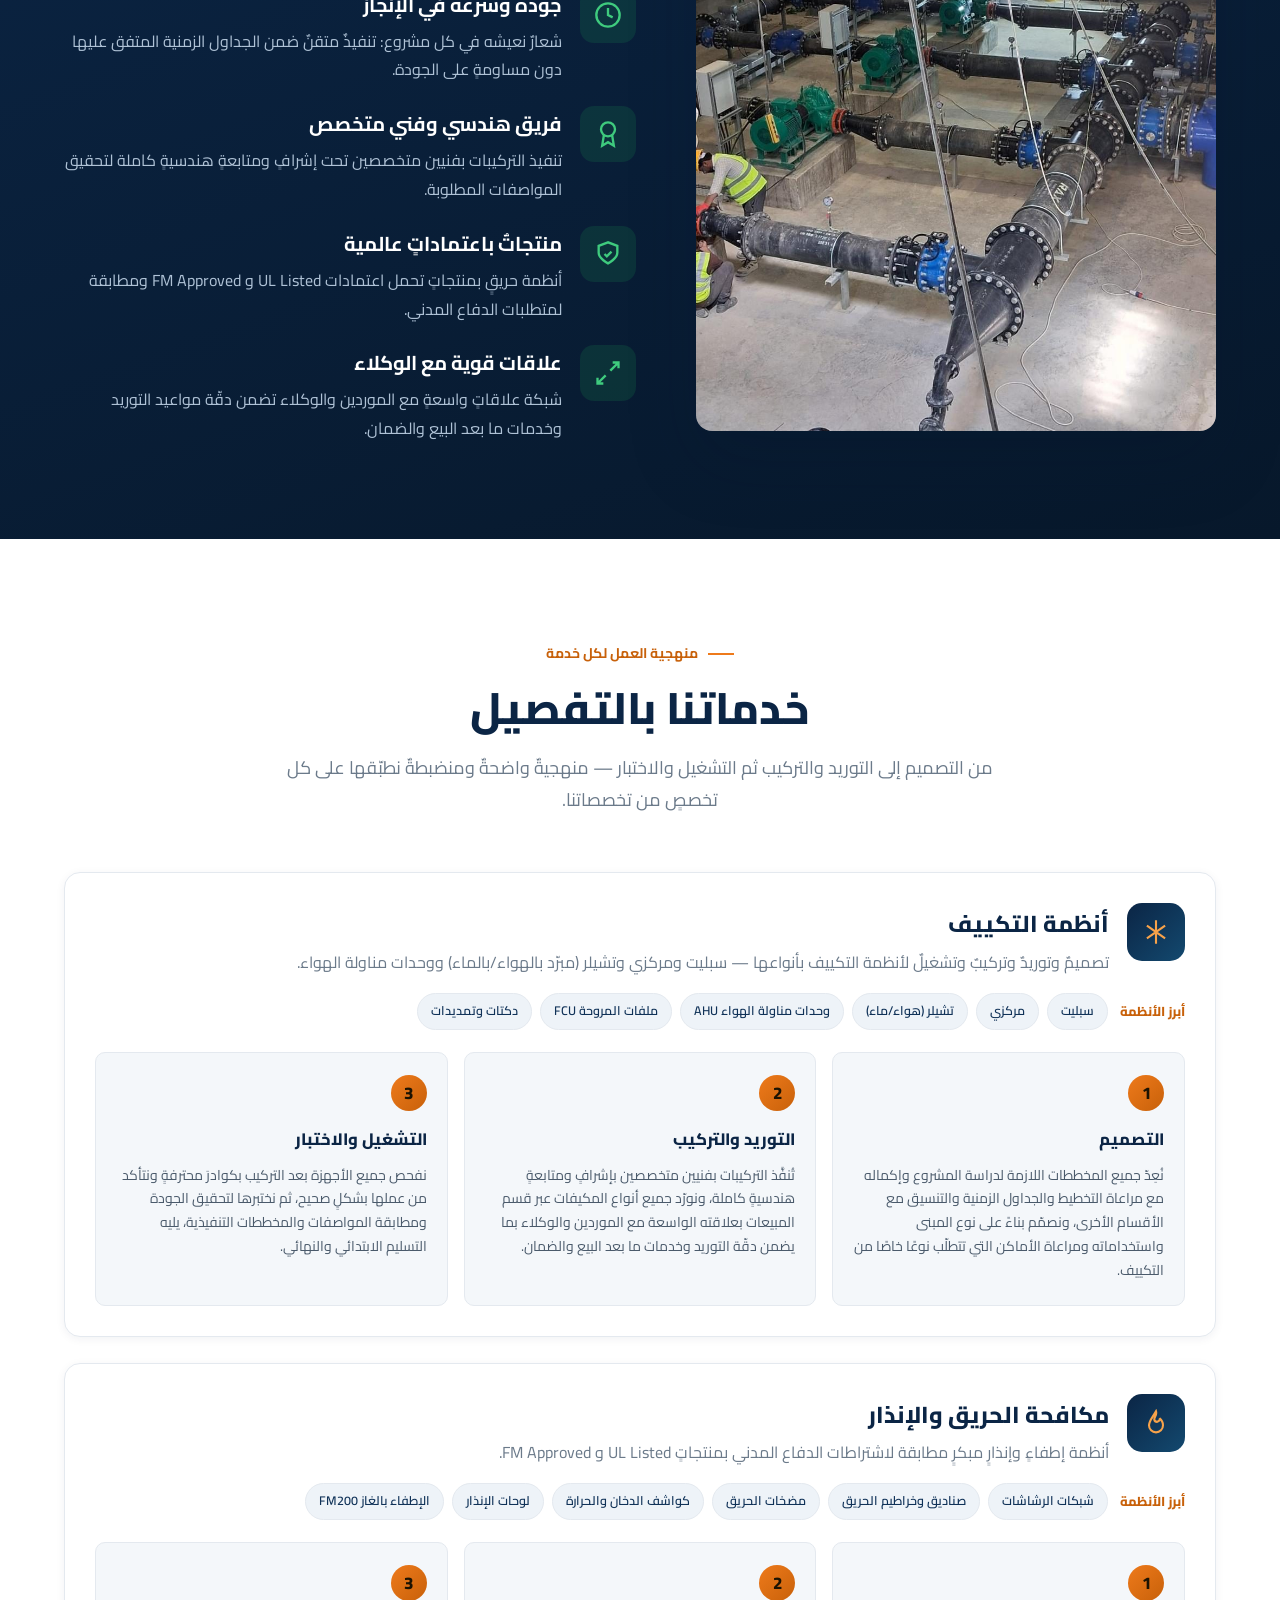
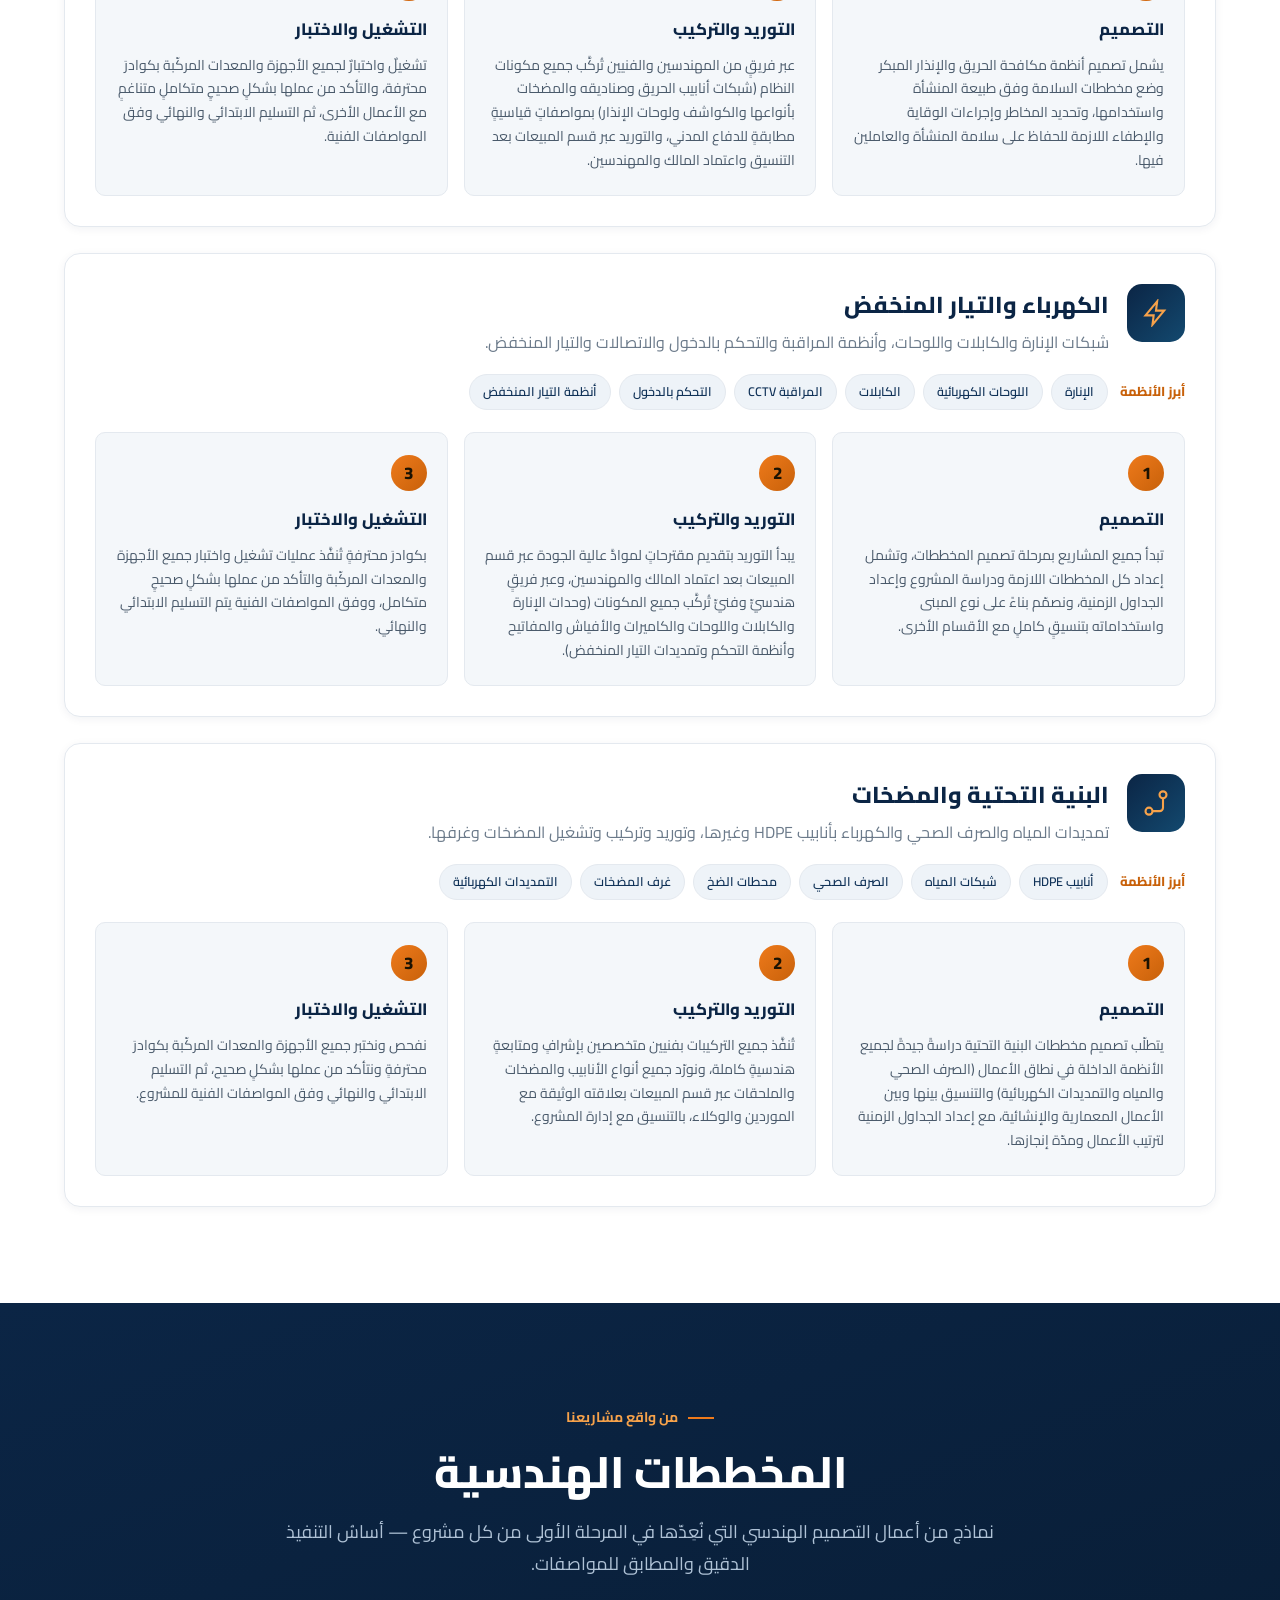
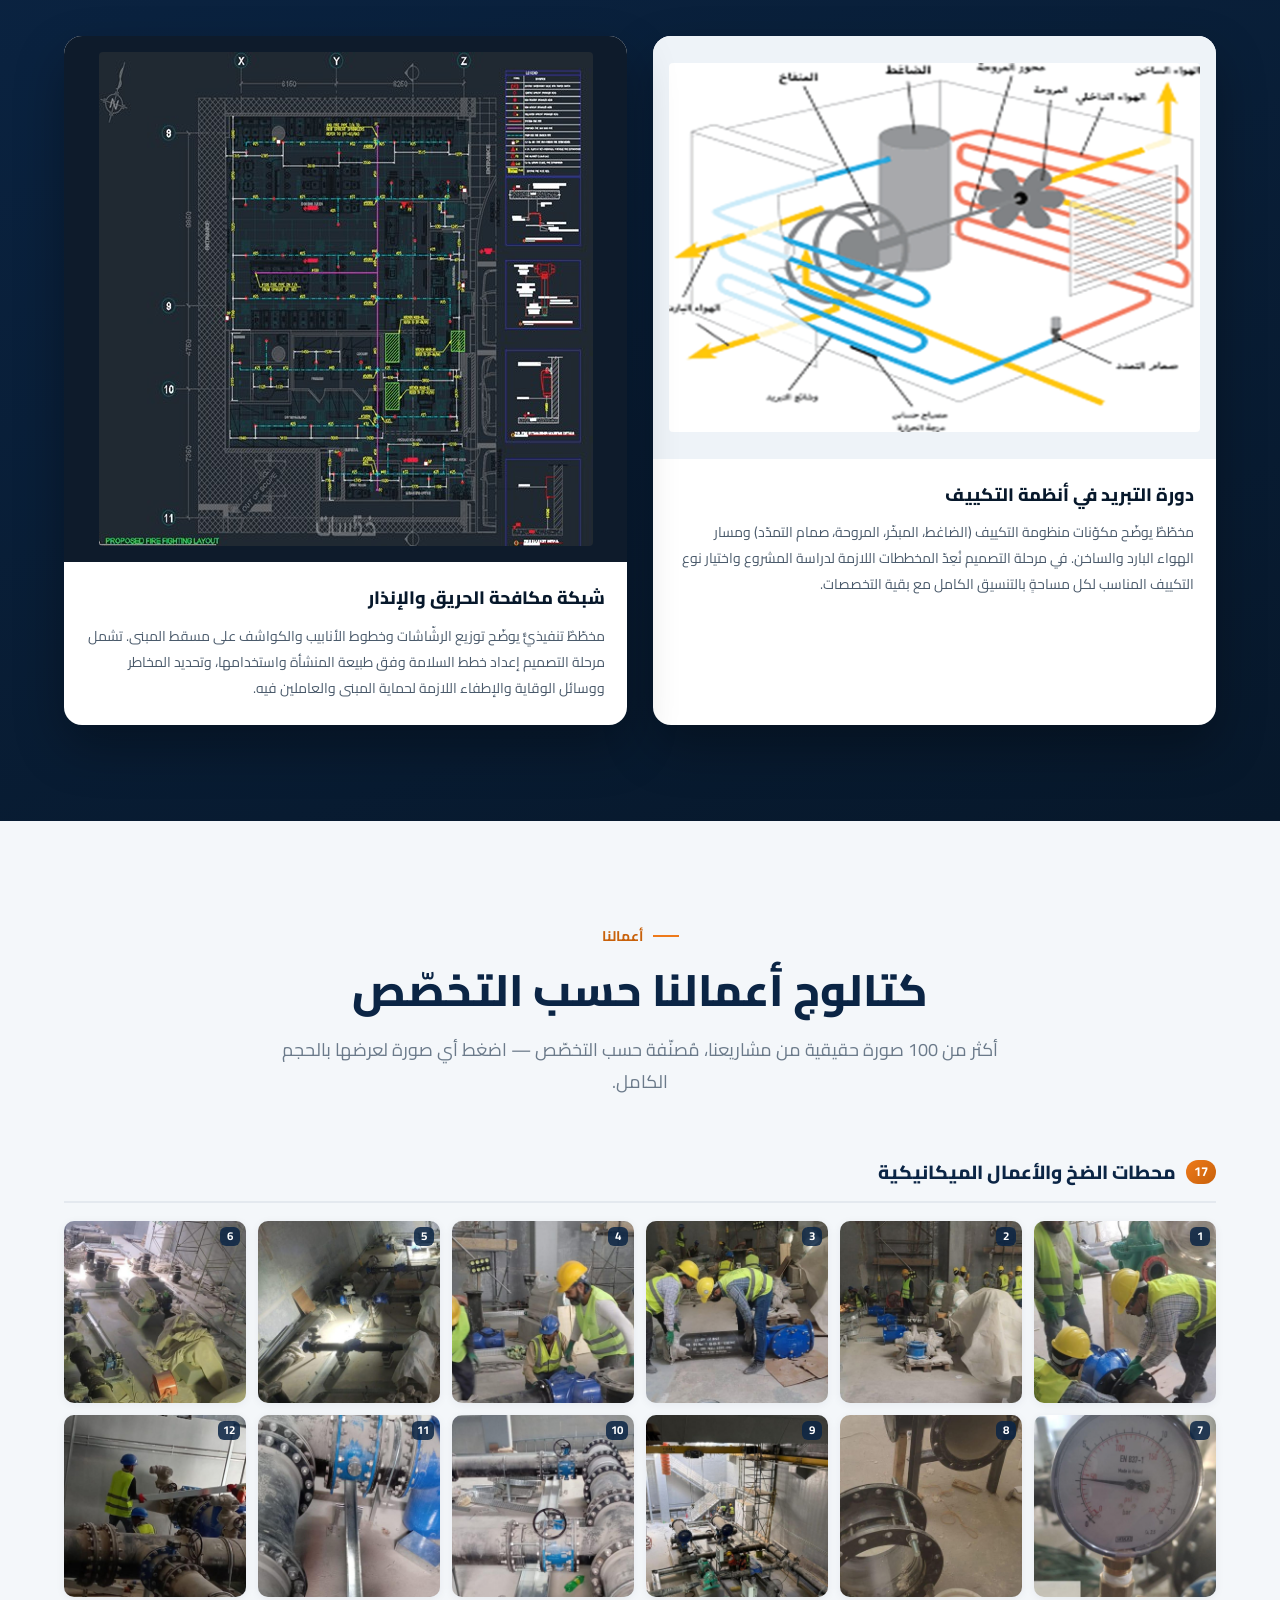
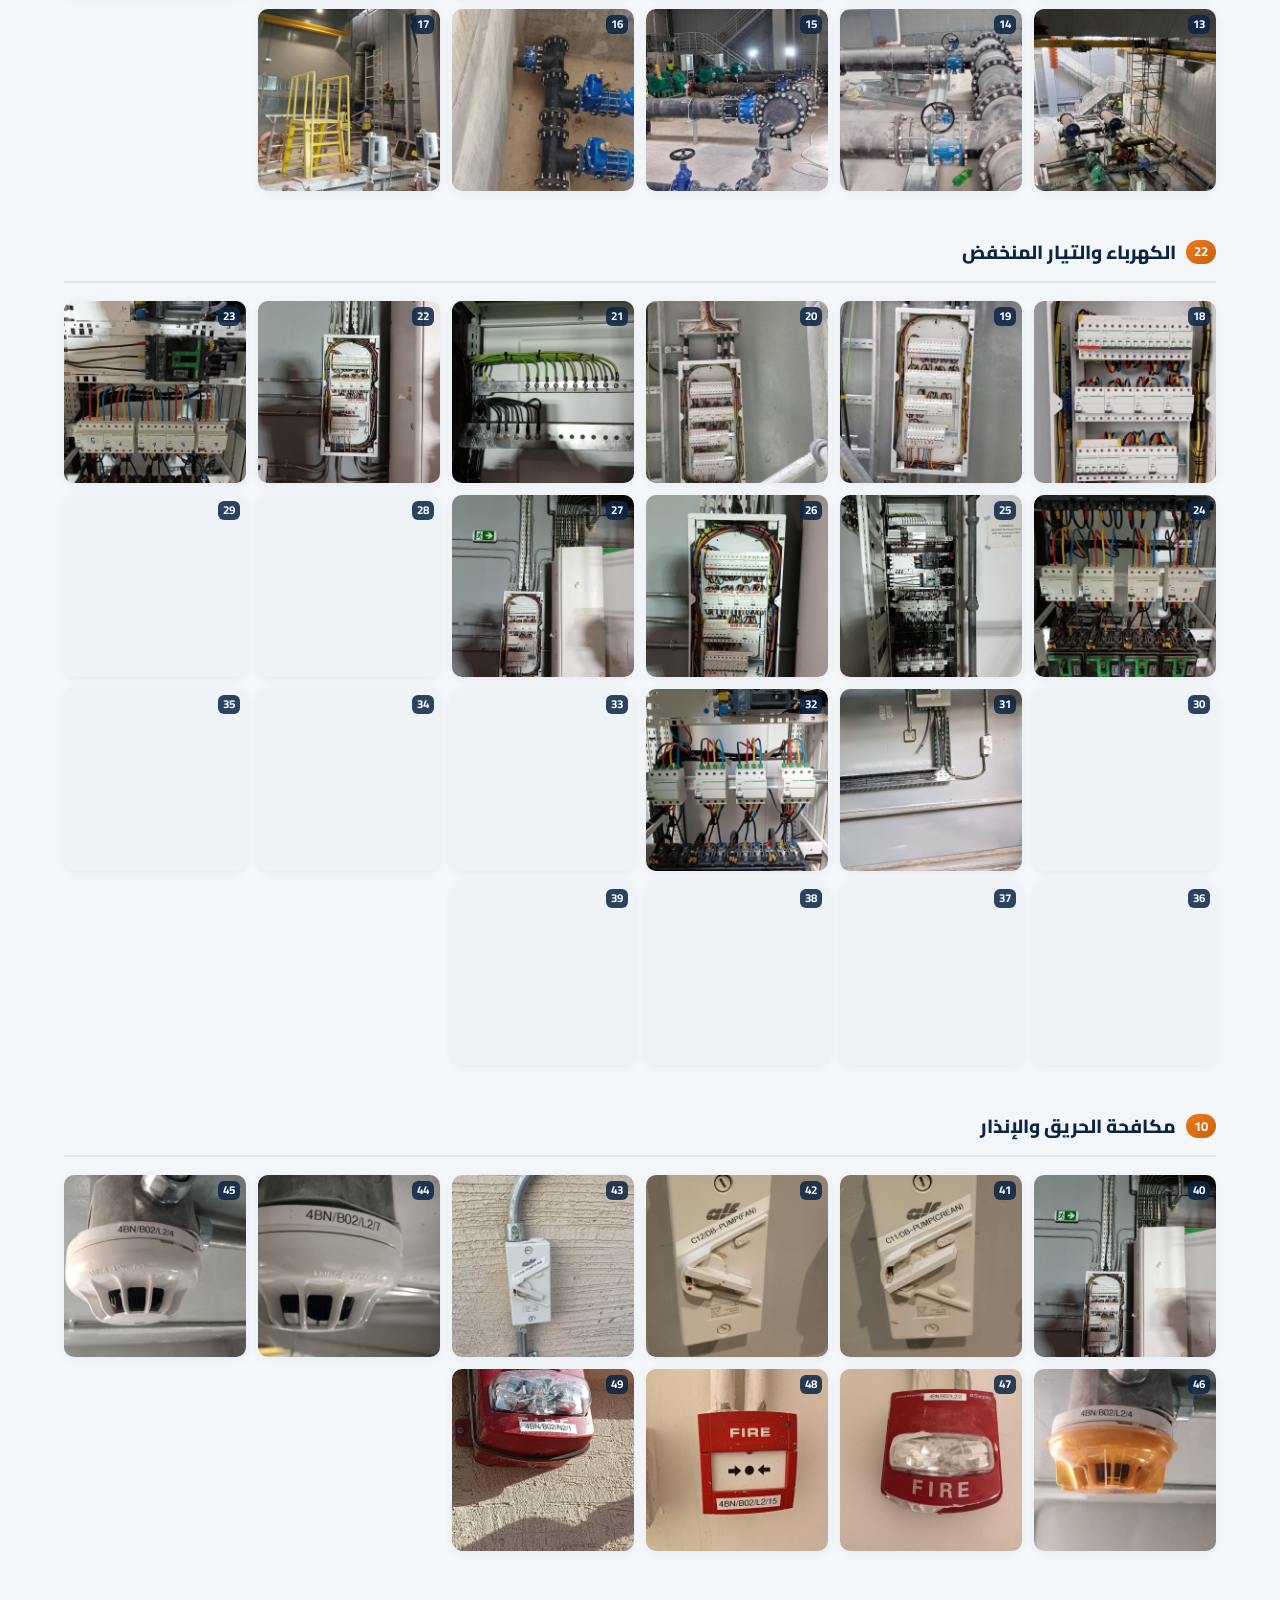
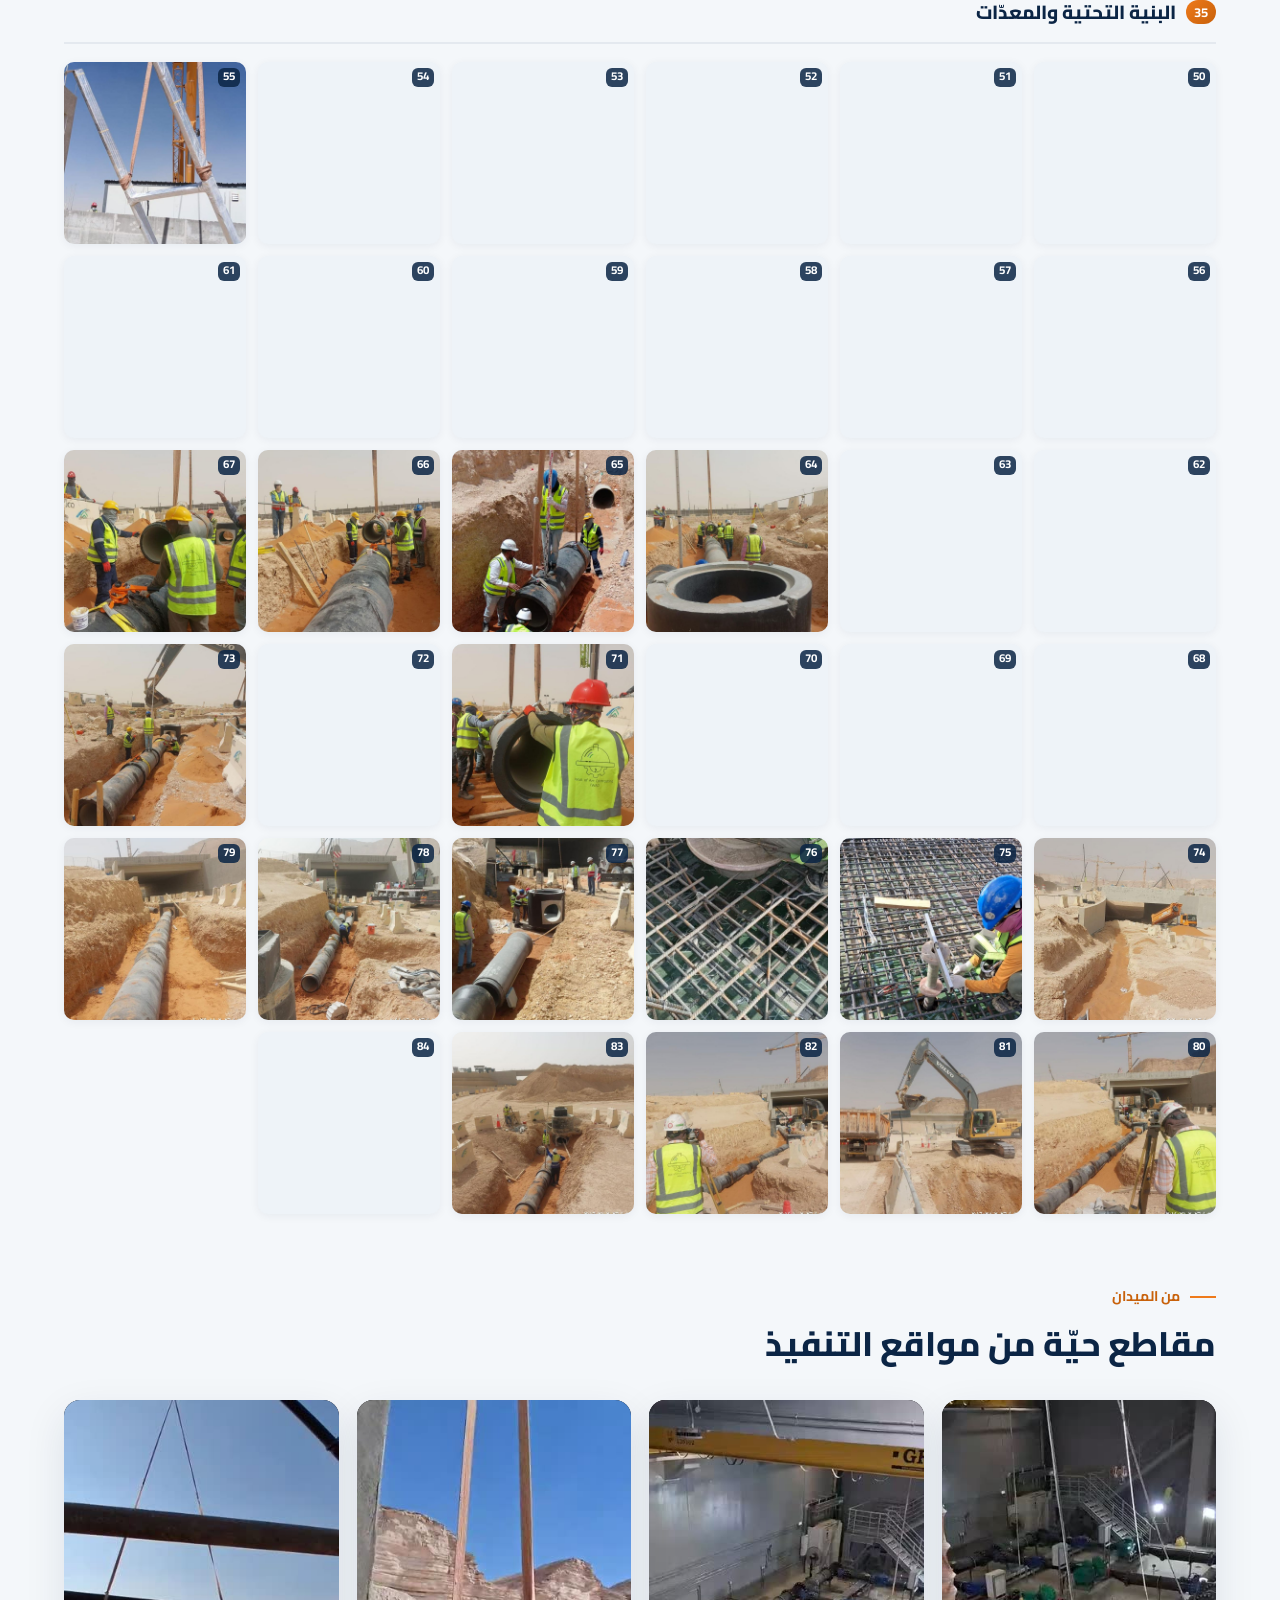
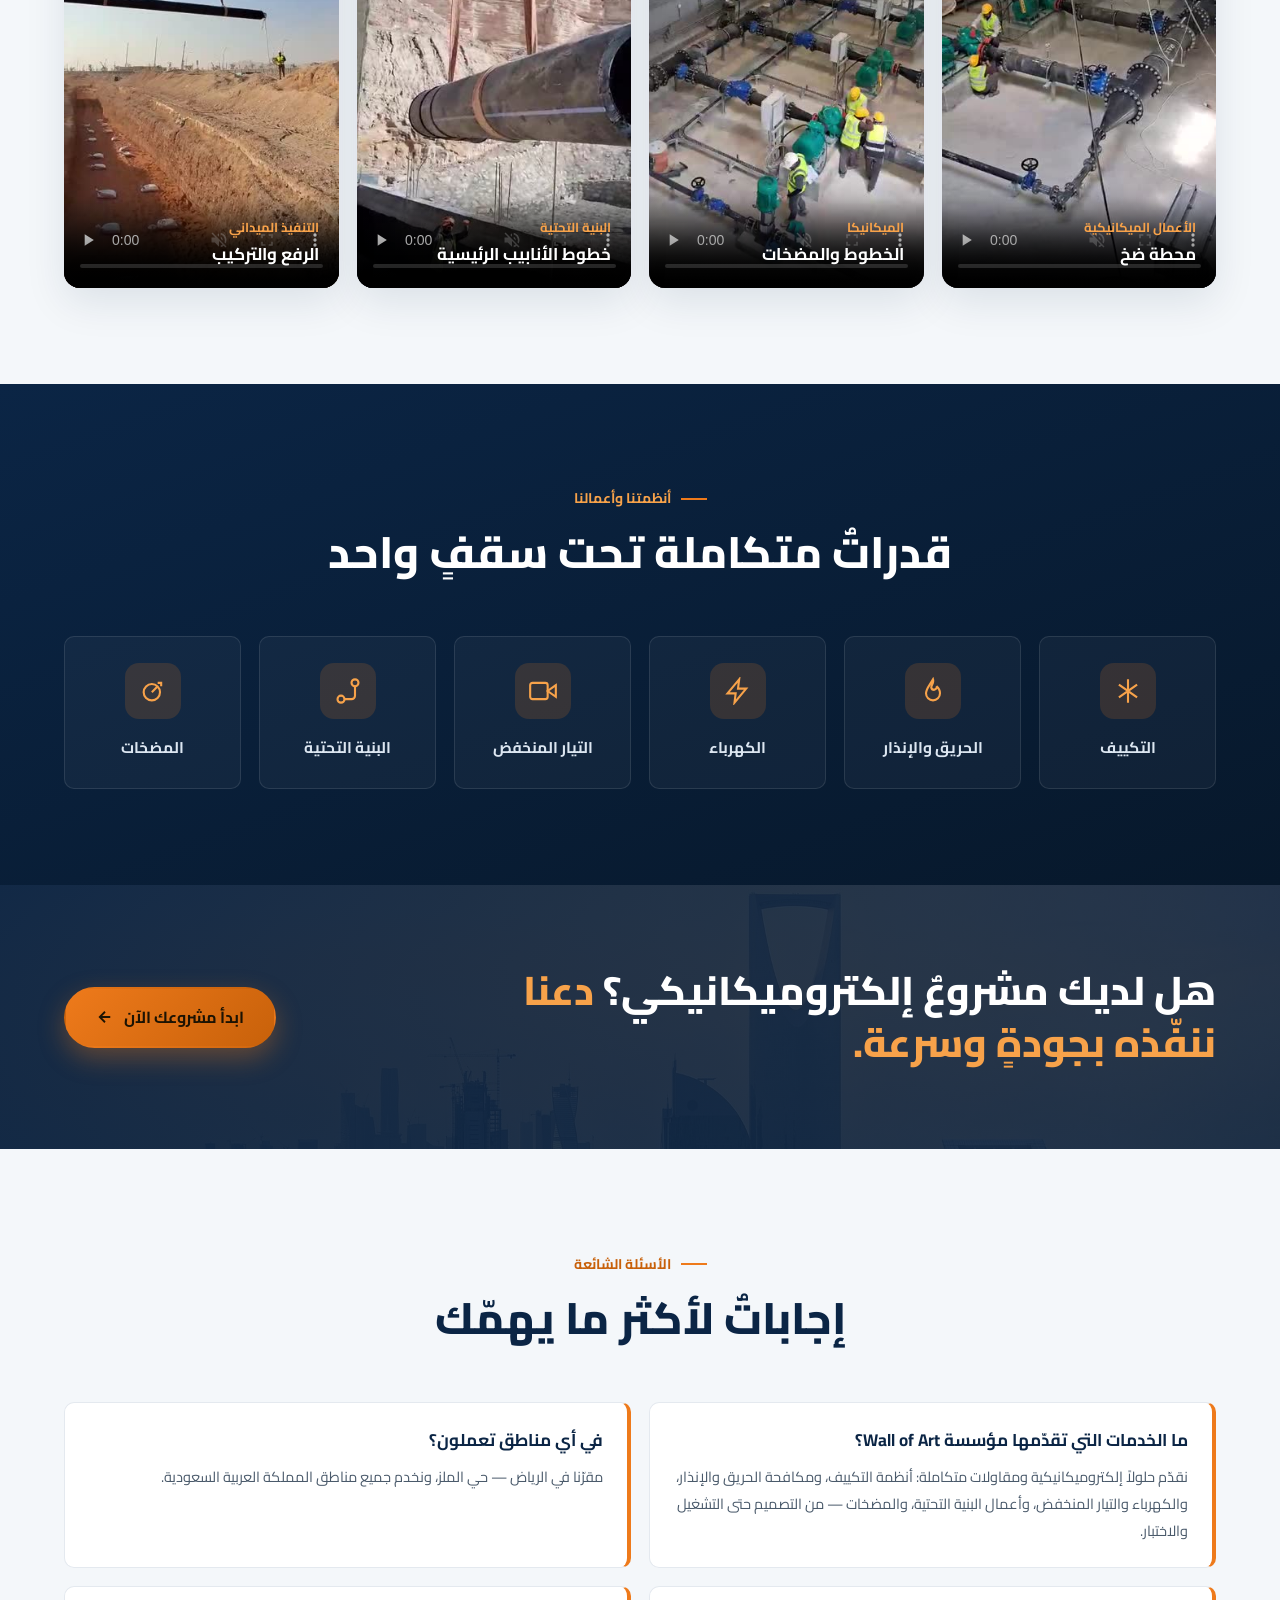
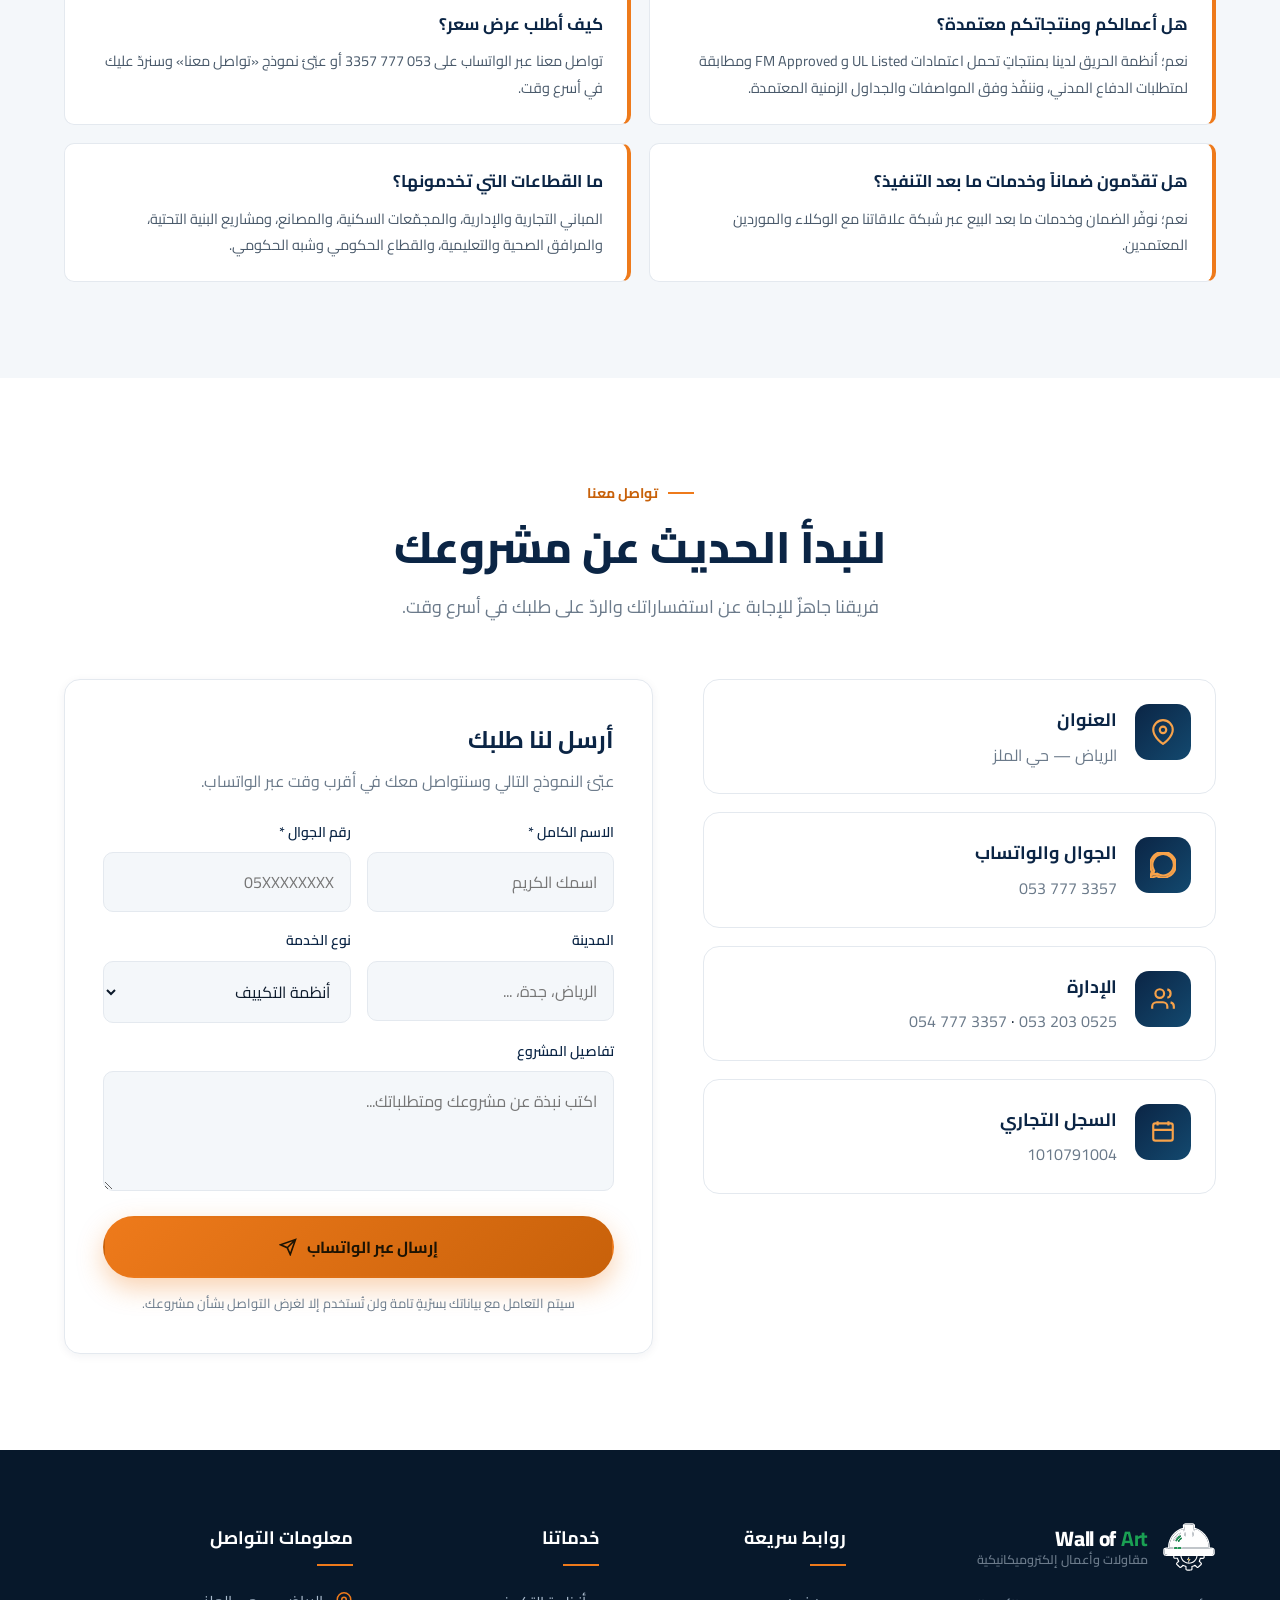
==== commit 2fffc7e8: "Add engineering drawings section (site + PDF, AR + EN) Extract the two genuine design drawings from " ====
--- a/docs/index.html
+++ b/docs/index.html
@@ -429,6 +429,33 @@
   </div>
 </section>
 
+<!-- ===================== ENGINEERING DRAWINGS ===================== -->
+<section class="section section--dark" id="drawings">
+  <div class="container">
+    <div class="section-head reveal">
+      <span class="eyebrow" style="justify-content:center">من واقع مشاريعنا</span>
+      <h2 class="section-title">المخططات الهندسية</h2>
+      <p class="section-sub">نماذج من أعمال التصميم الهندسي التي نُعِدّها في المرحلة الأولى من كل مشروع — أساسُ التنفيذ الدقيق والمطابق للمواصفات.</p>
+    </div>
+    <div class="draw-grid">
+      <figure class="draw-card reveal">
+        <div class="draw-media"><img src="static/img/plan-hvac.png" alt="مخطط دورة التبريد في أنظمة التكييف" loading="lazy"></div>
+        <figcaption class="draw-cap">
+          <h3>دورة التبريد في أنظمة التكييف</h3>
+          <p>مخطّطٌ يوضّح مكوّنات منظومة التكييف (الضاغط، المبخّر، المروحة، صمام التمدّد) ومسار الهواء البارد والساخن. في مرحلة التصميم نُعِدّ المخططات اللازمة لدراسة المشروع واختيار نوع التكييف المناسب لكل مساحةٍ بالتنسيق الكامل مع بقية التخصصات.</p>
+        </figcaption>
+      </figure>
+      <figure class="draw-card reveal">
+        <div class="draw-media draw-media--dark"><img src="static/img/plan-fire.jpg" alt="مخطط تنفيذي لشبكة مكافحة الحريق والإنذار" loading="lazy"></div>
+        <figcaption class="draw-cap">
+          <h3>شبكة مكافحة الحريق والإنذار</h3>
+          <p>مخطّطٌ تنفيذيٌّ يوضّح توزيع الرشّاشات وخطوط الأنابيب والكواشف على مسقط المبنى. تشمل مرحلة التصميم إعداد خطط السلامة وفق طبيعة المنشأة واستخدامها، وتحديد المخاطر ووسائل الوقاية والإطفاء اللازمة لحماية المبنى والعاملين فيه.</p>
+        </figcaption>
+      </figure>
+    </div>
+  </div>
+</section>
+
 <!-- ===================== PROJECTS / GALLERY ===================== -->
 <section class="section section--alt" id="projects">
   <div class="container">
--- a/docs/static/css/style.css
+++ b/docs/static/css/style.css
@@ -296,6 +296,16 @@
 .svc-chips { display: flex; flex-wrap: wrap; gap: 8px; align-items: center; margin: -6px 0 22px; }
 .svc-chips .lbl { font-size: 13px; font-weight: 800; color: var(--gold-600); margin-inline-end: 4px; }
 .svc-chip { font-size: 12.5px; font-weight: 600; color: var(--navy-700); background: var(--bg-soft-2); border: 1px solid var(--line); border-radius: 50px; padding: 6px 13px; }
+/* Engineering drawings */
+.draw-grid { display: grid; grid-template-columns: repeat(2, 1fr); gap: 26px; margin-top: 16px; }
+.draw-card { background: #fff; border-radius: 18px; overflow: hidden; box-shadow: 0 22px 50px rgba(0,0,0,.30); display: flex; flex-direction: column; }
+.draw-media { background: #eef3f8; padding: 16px; aspect-ratio: 4 / 3; display: flex; align-items: center; justify-content: center; }
+.draw-media img { max-width: 100%; max-height: 100%; object-fit: contain; border-radius: 4px; }
+.draw-media--dark { background: #0e1b2b; }
+.draw-cap { padding: 20px 22px 24px; }
+.draw-cap h3 { font-size: 18px; font-weight: 800; color: var(--navy-900); margin: 0 0 9px; }
+.draw-cap p { font-size: 14px; line-height: 1.85; color: var(--slate); margin: 0; }
+@media (max-width: 760px) { .draw-grid { grid-template-columns: 1fr; } }
 
 /* ---------- Gallery ---------- */
 .gallery { display: grid; grid-template-columns: repeat(4, 1fr); grid-auto-rows: 200px; gap: 16px; }
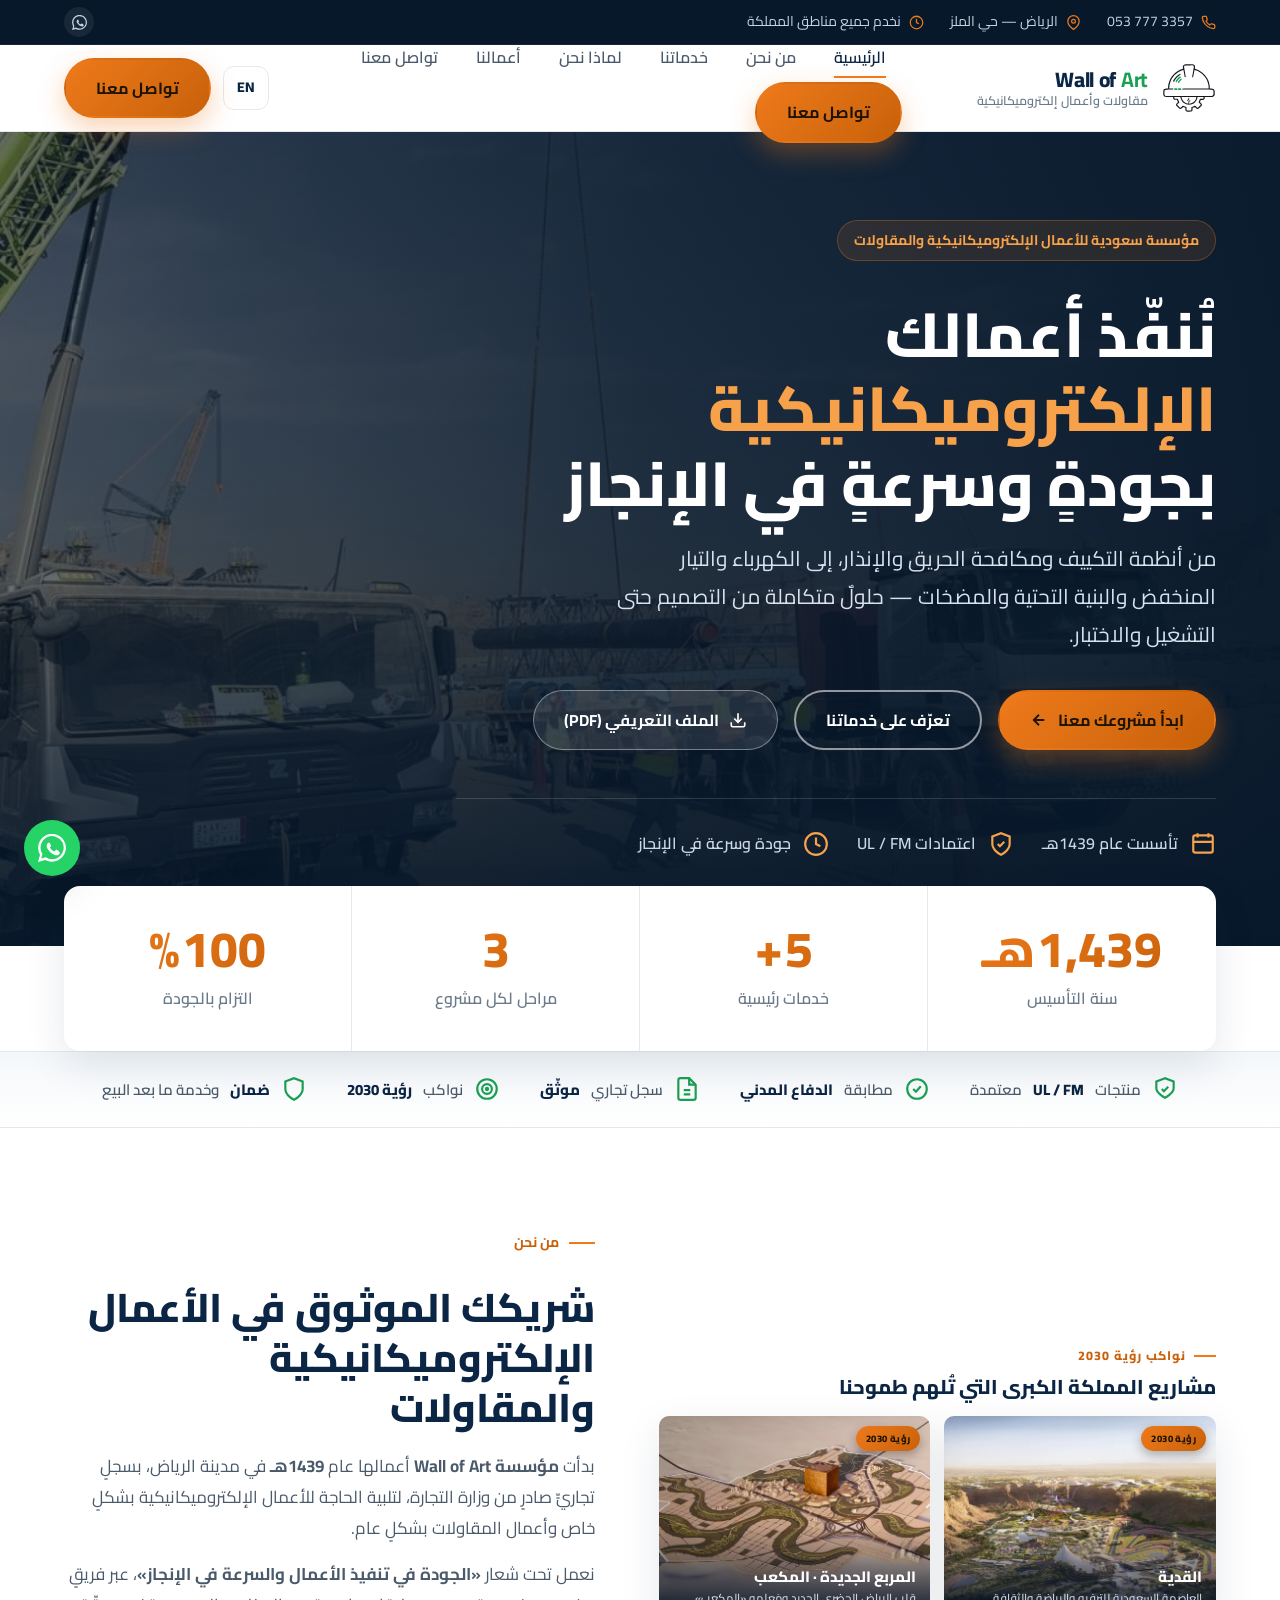
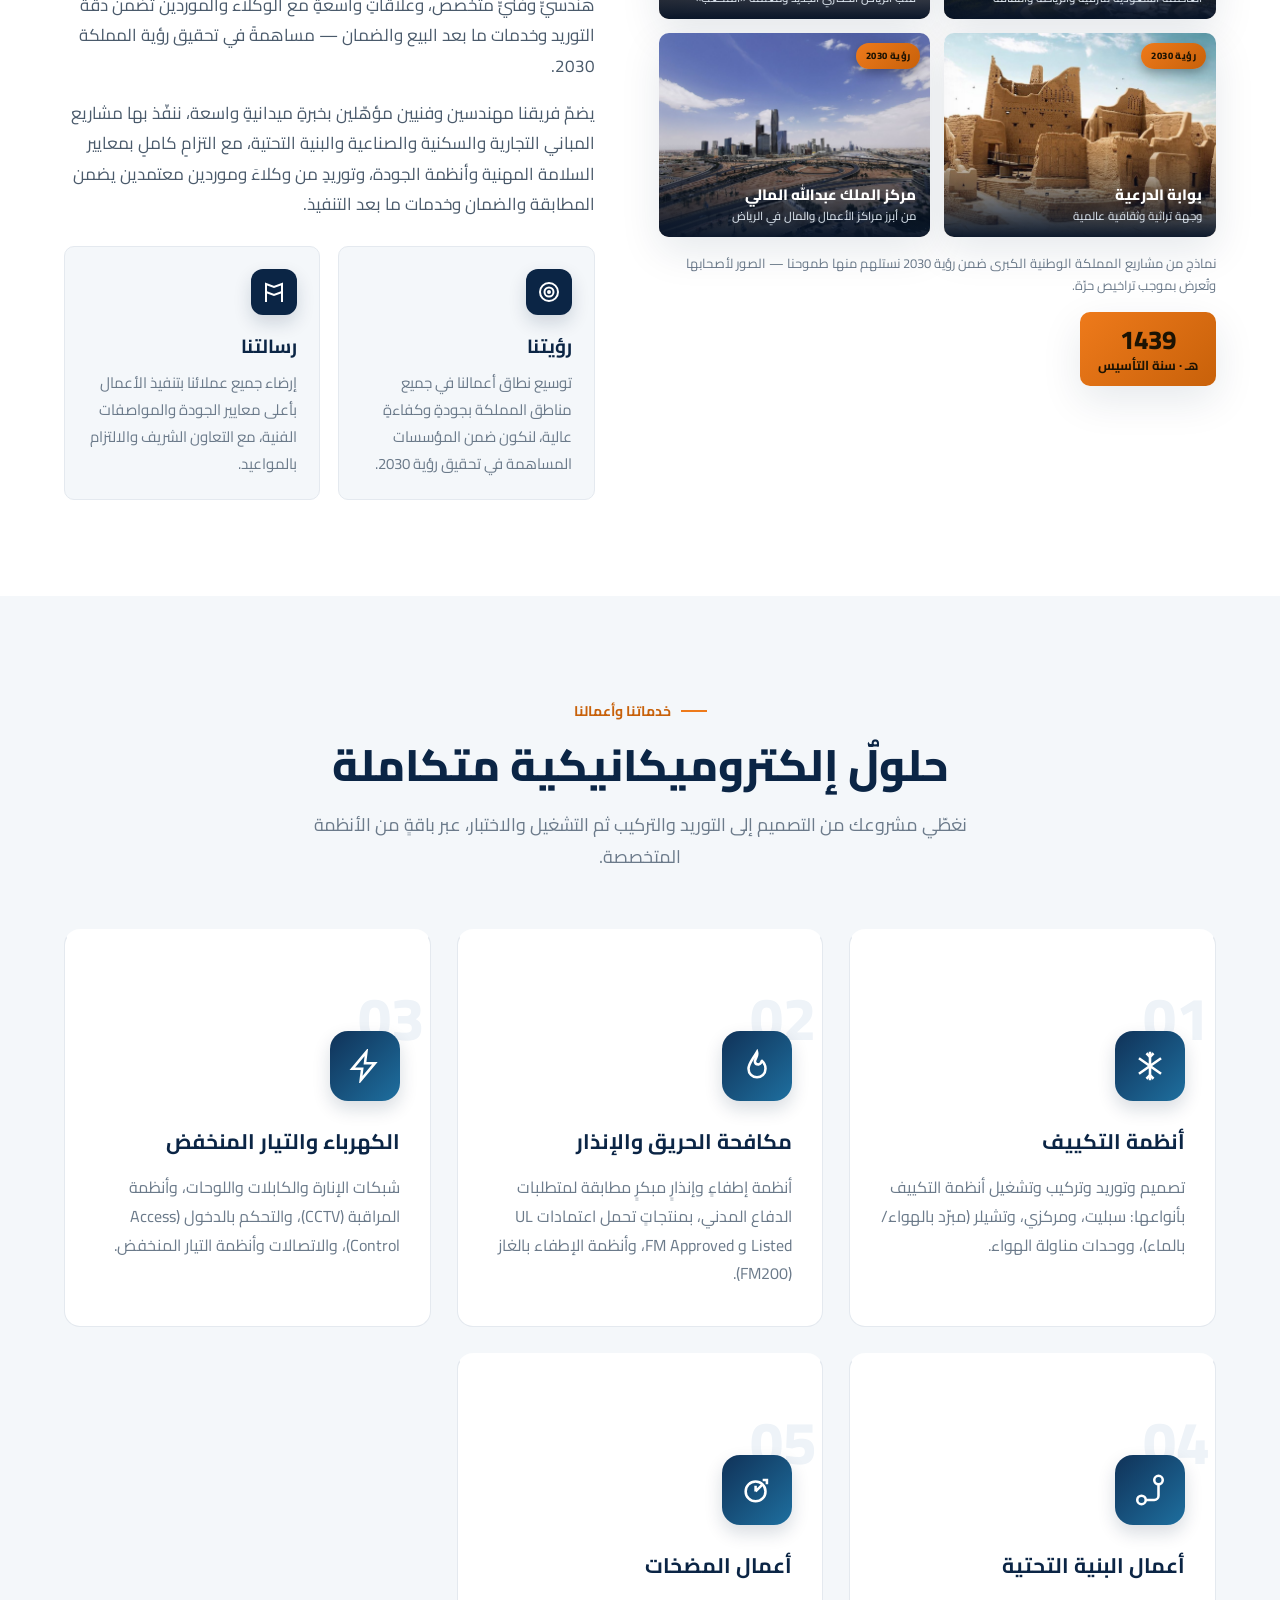
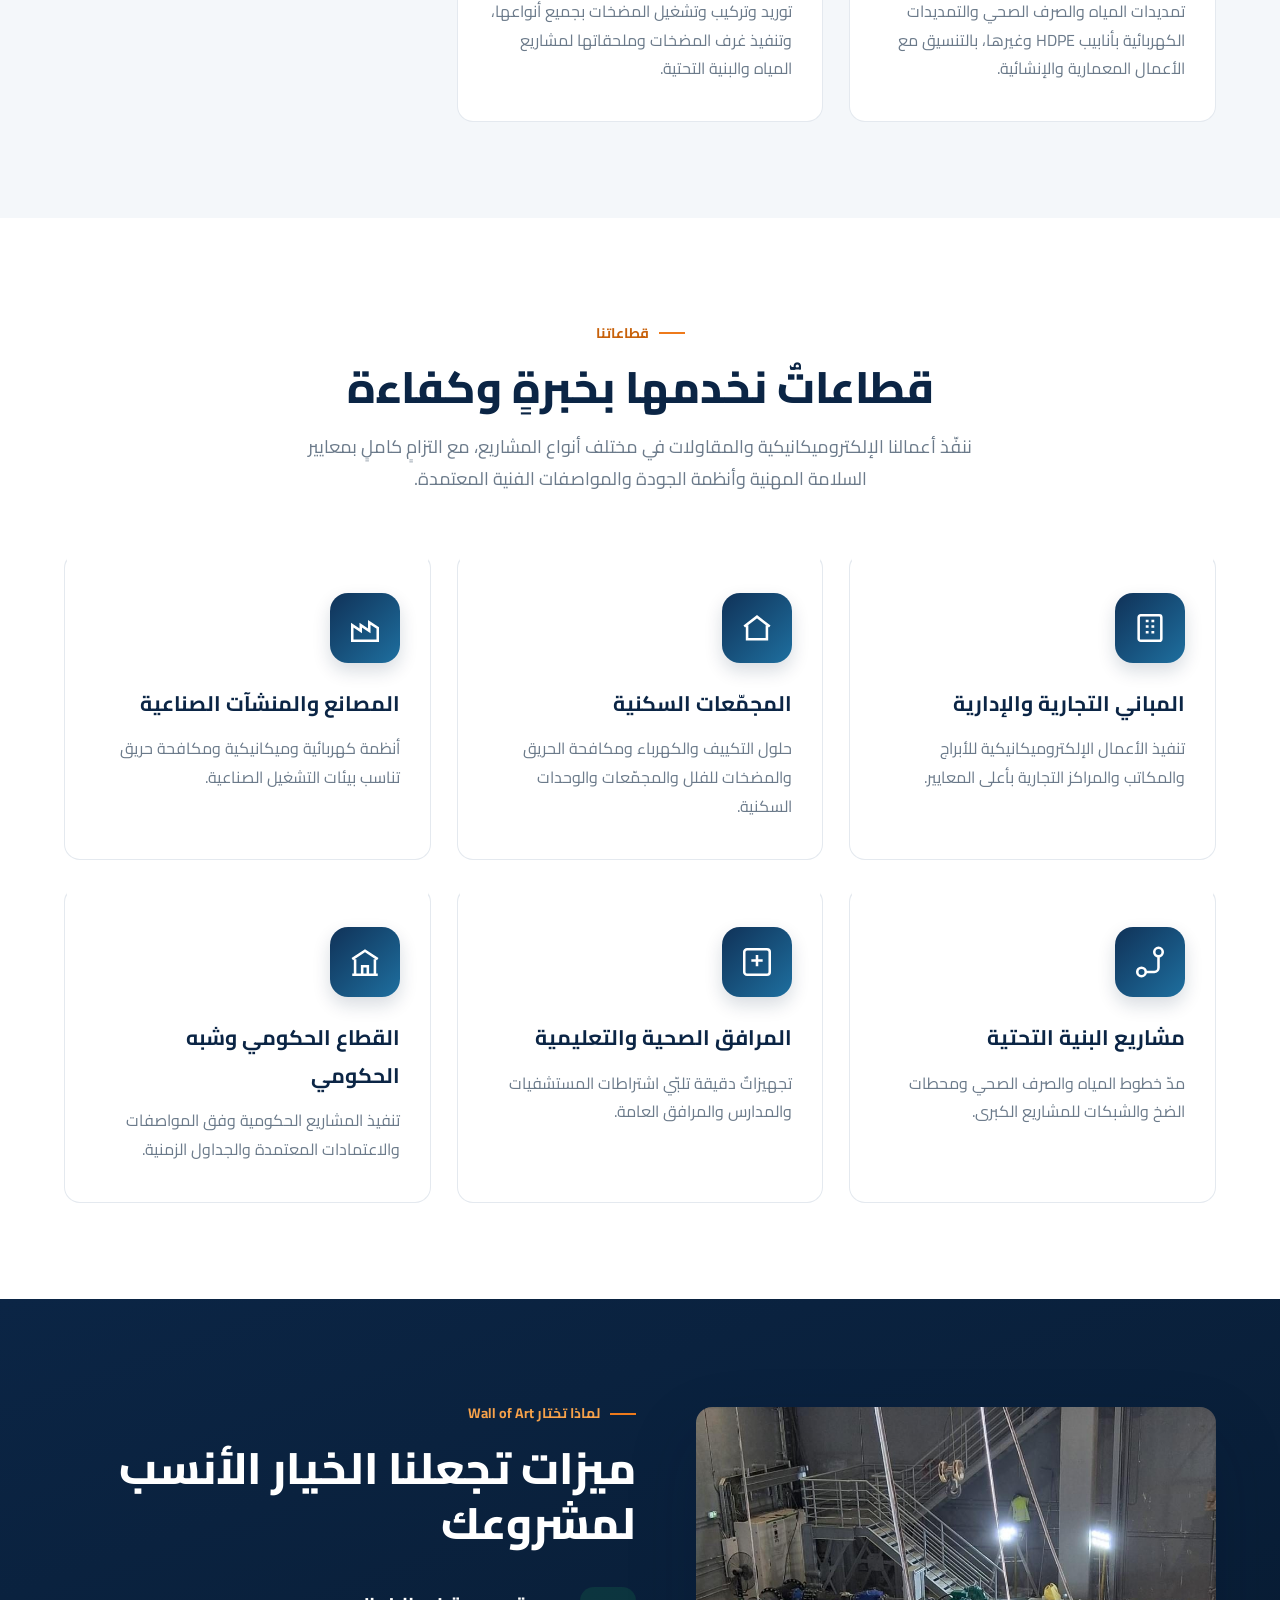
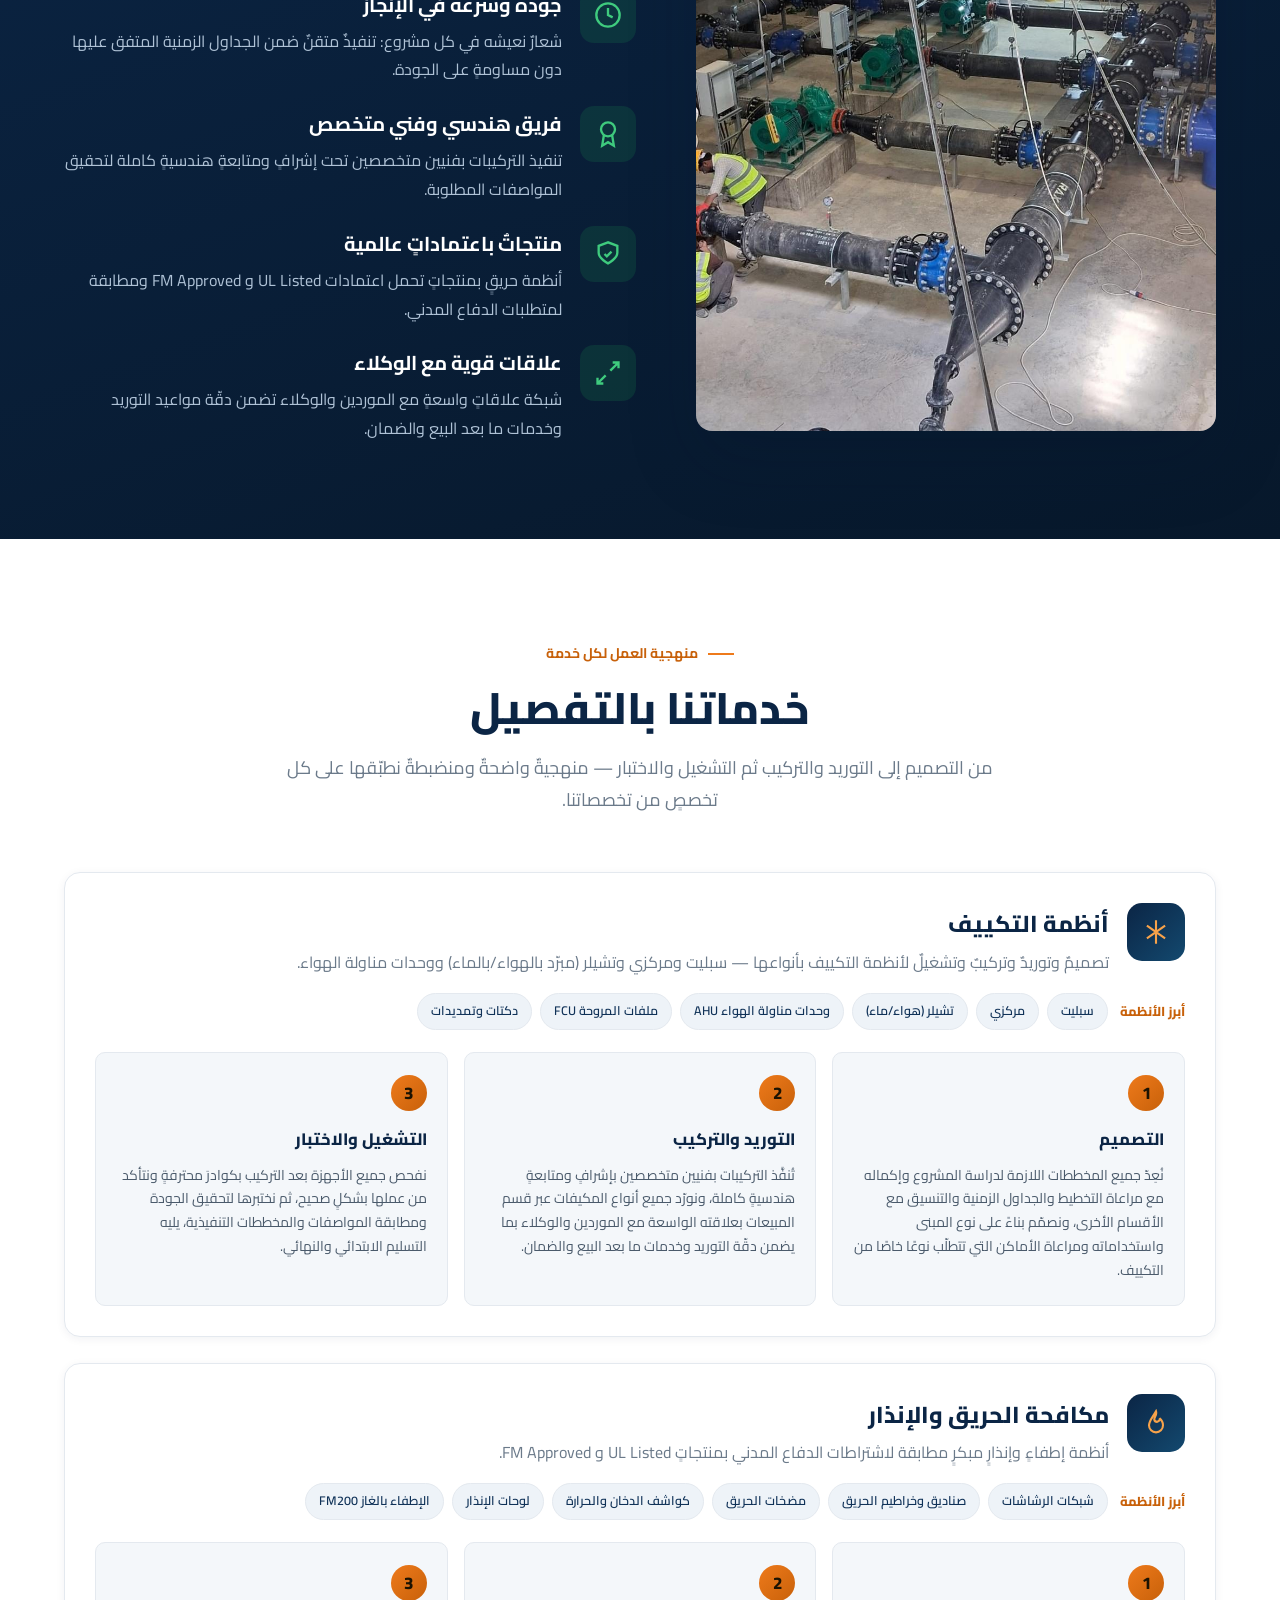
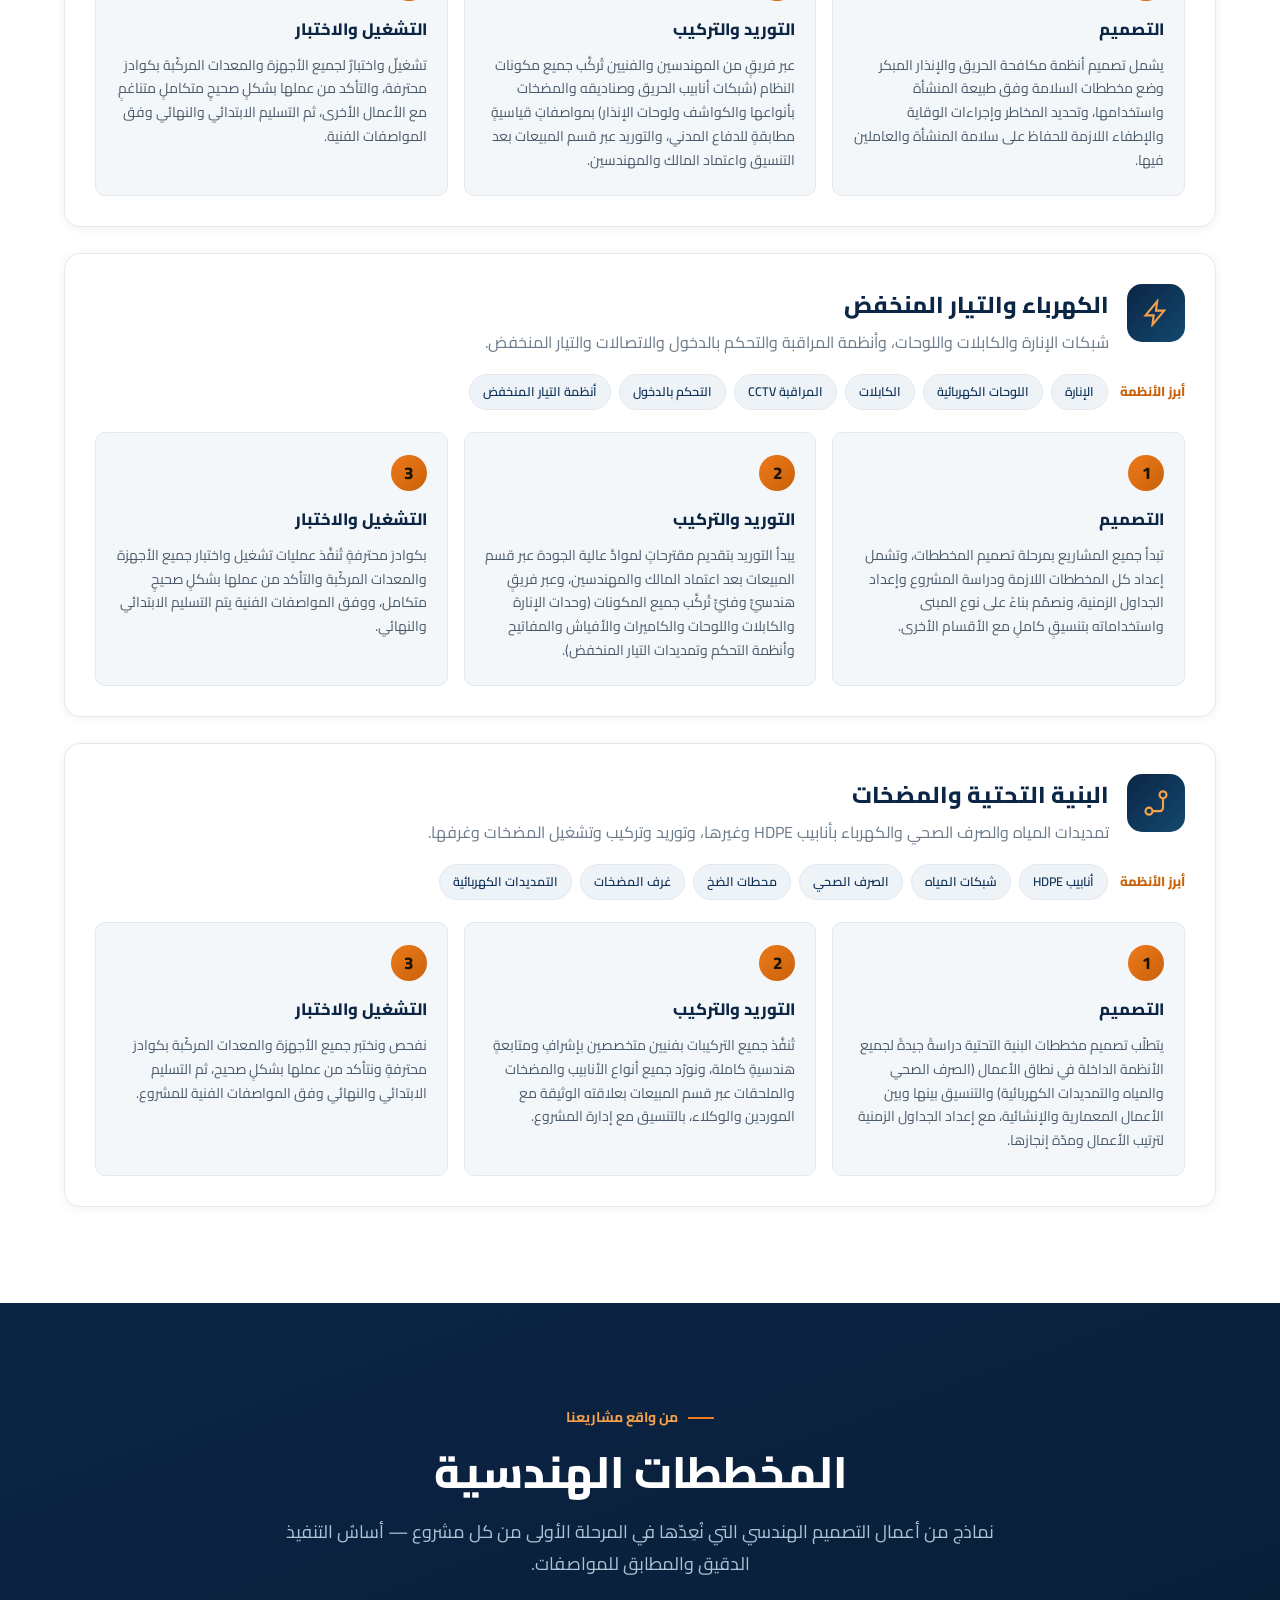
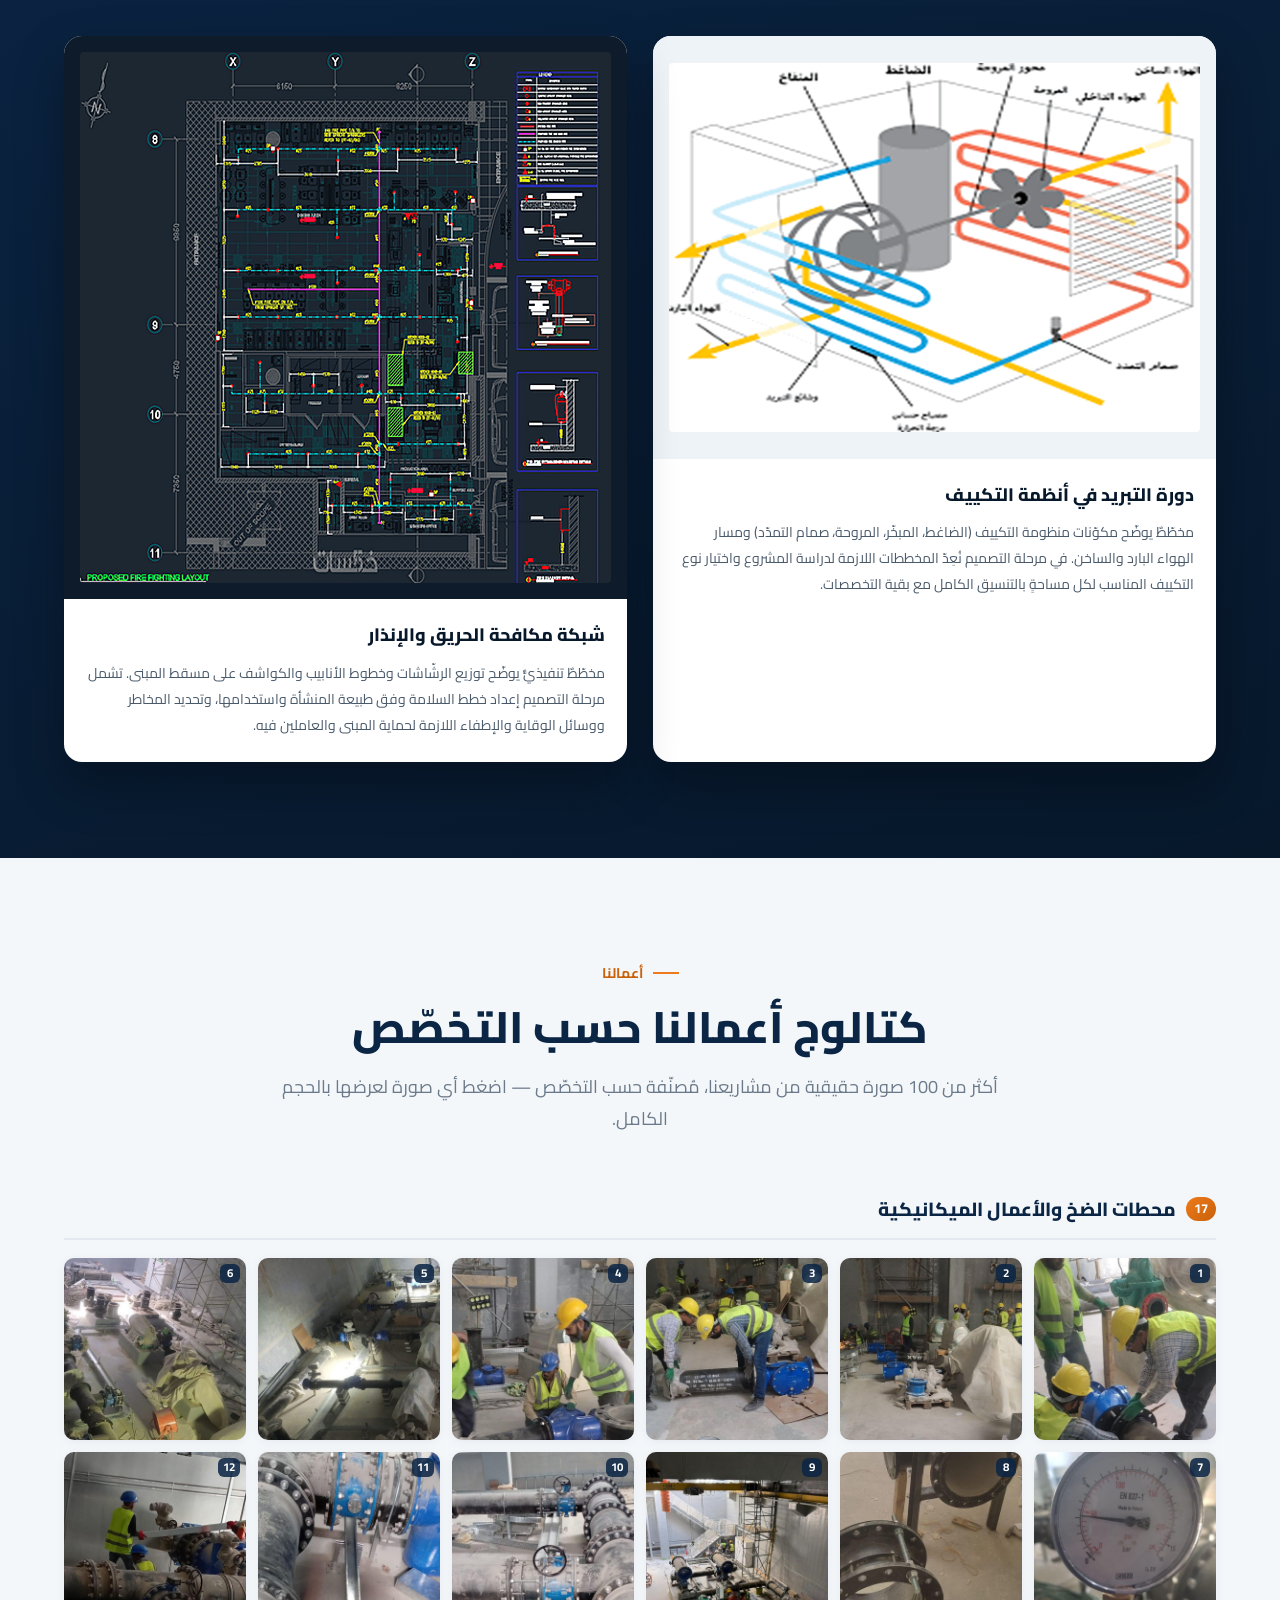
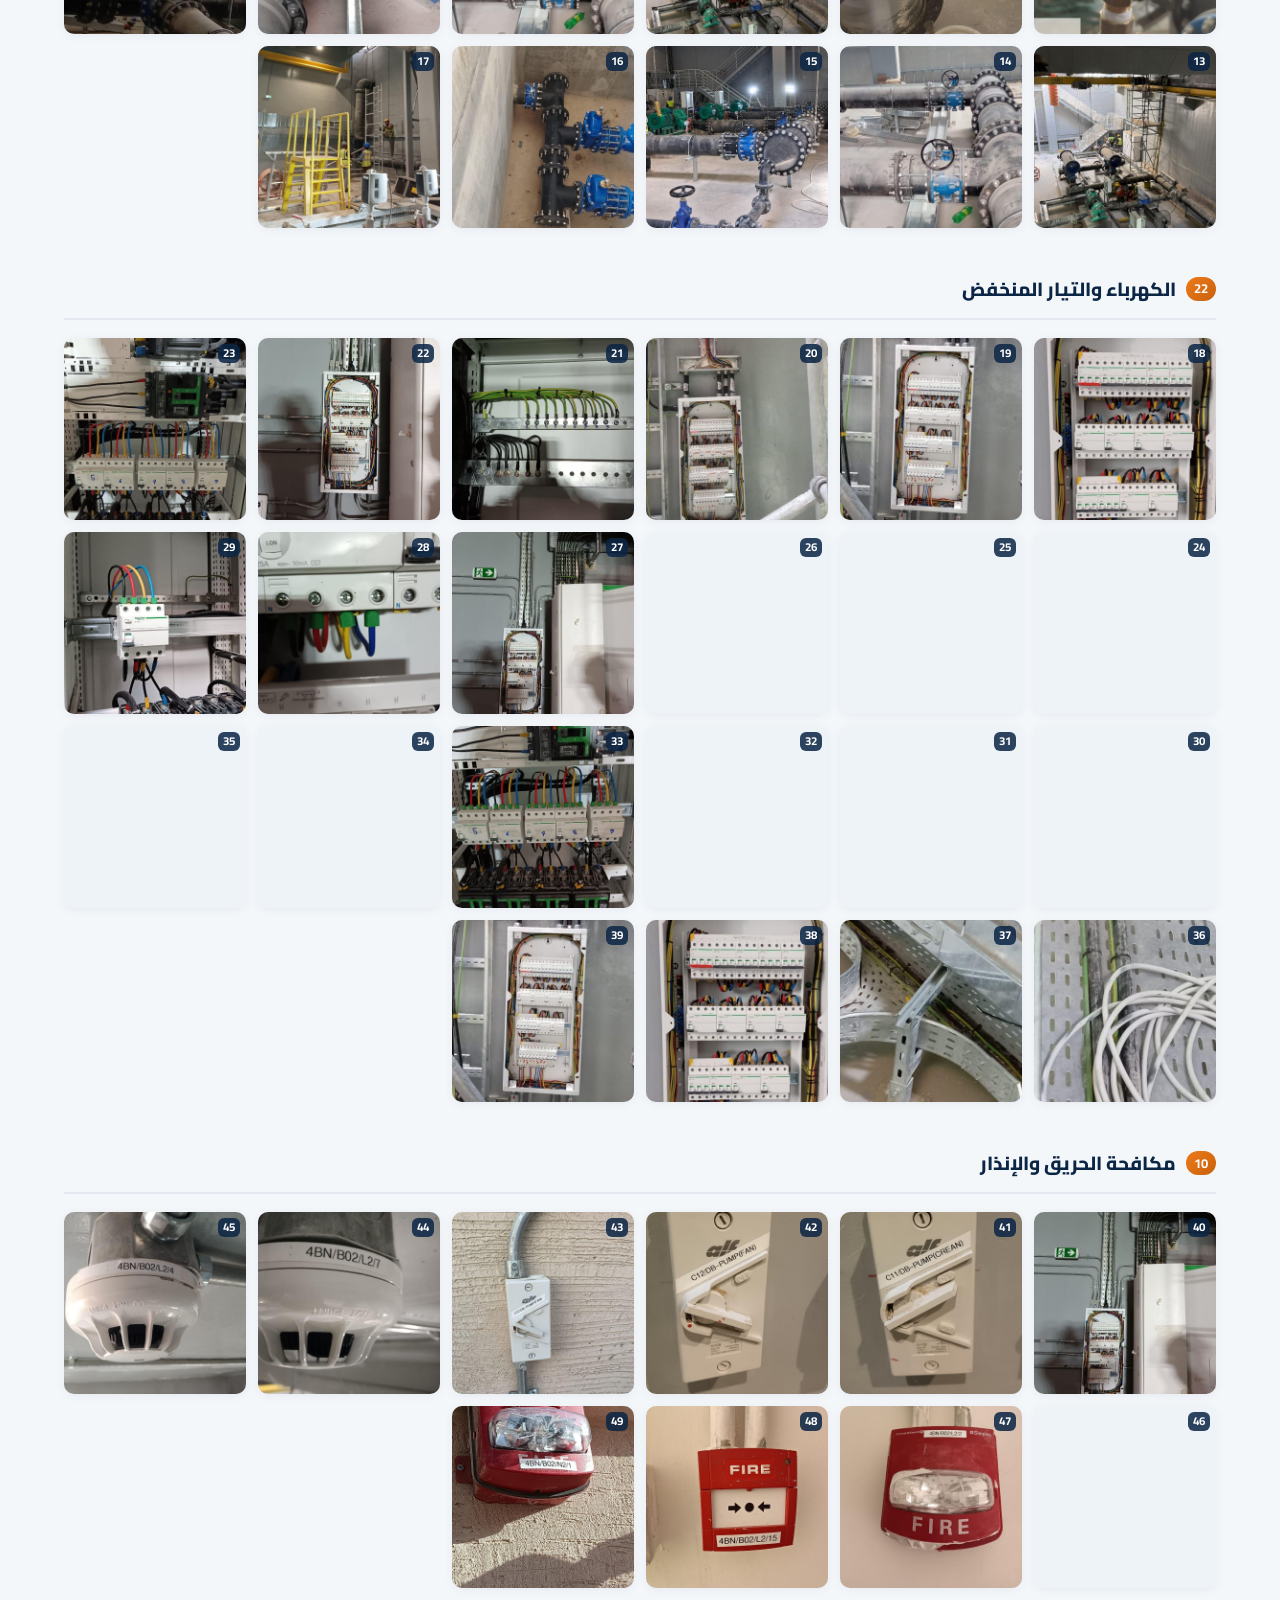
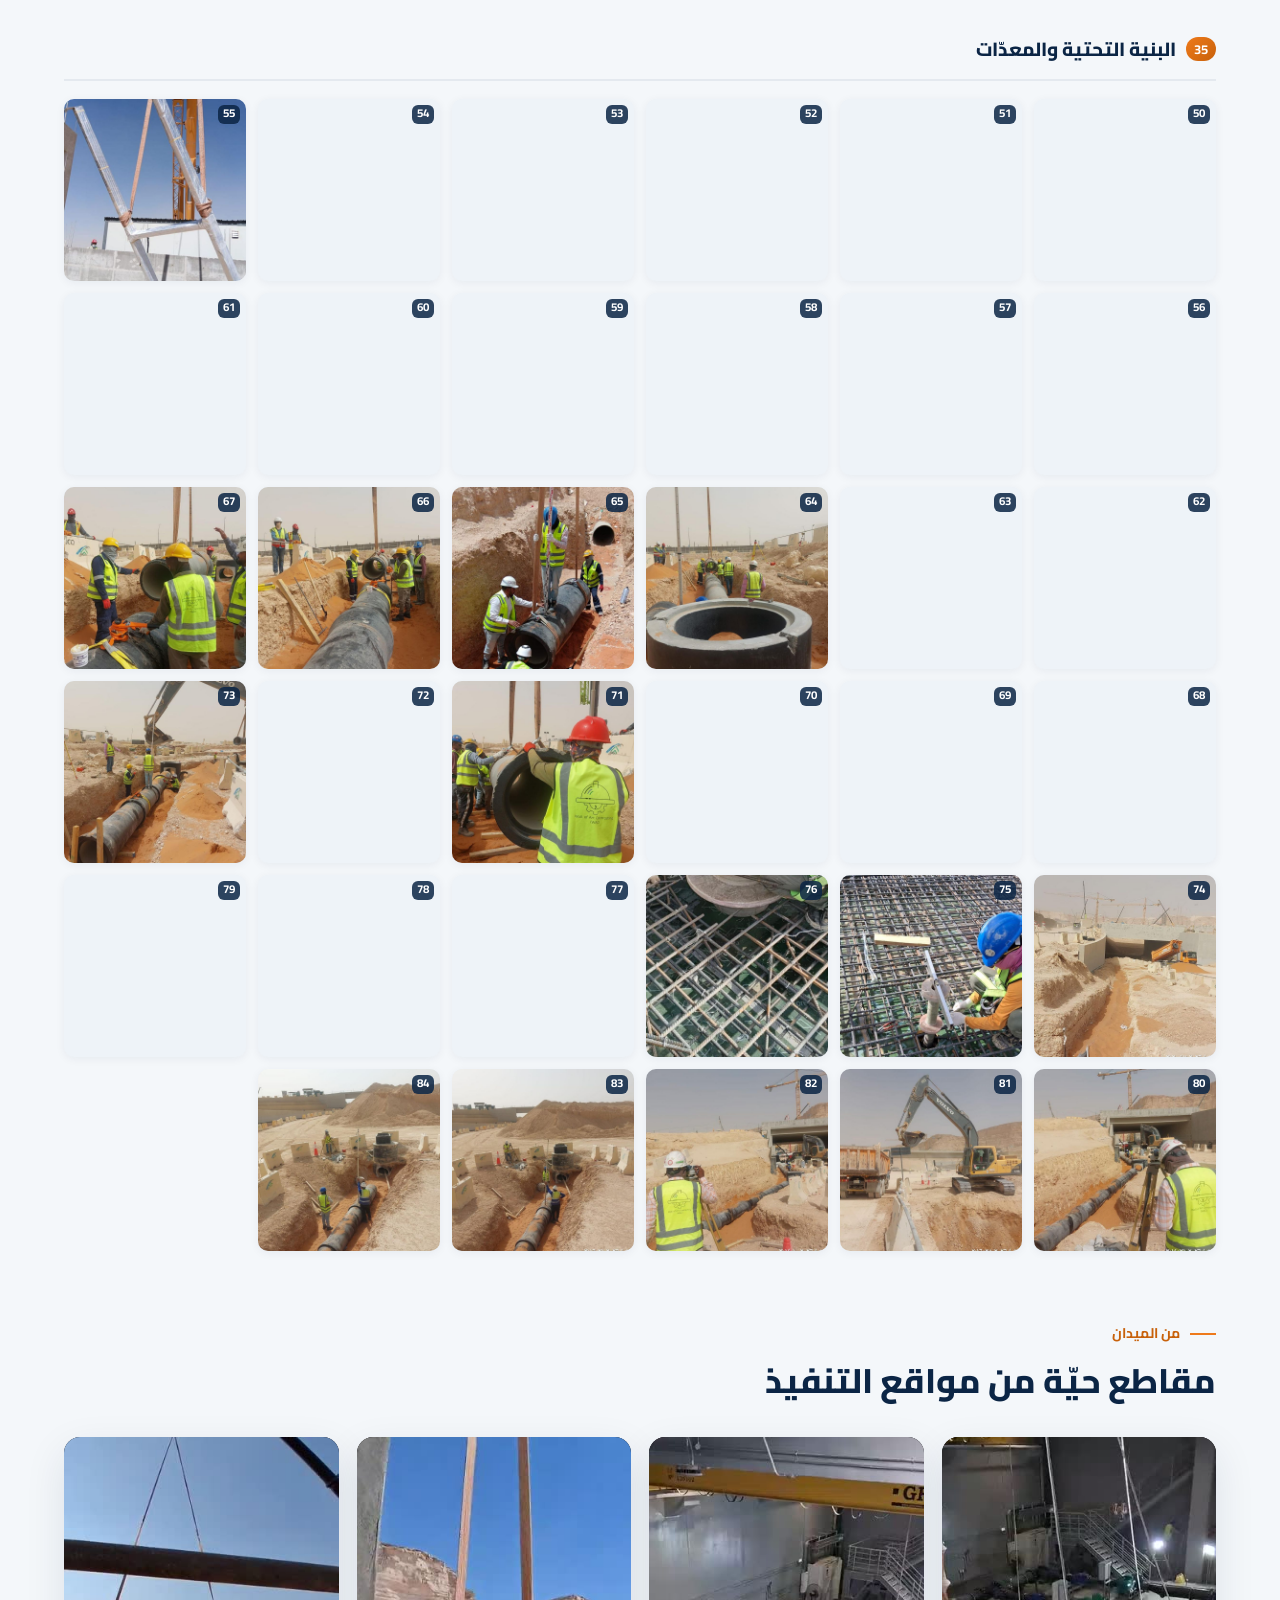
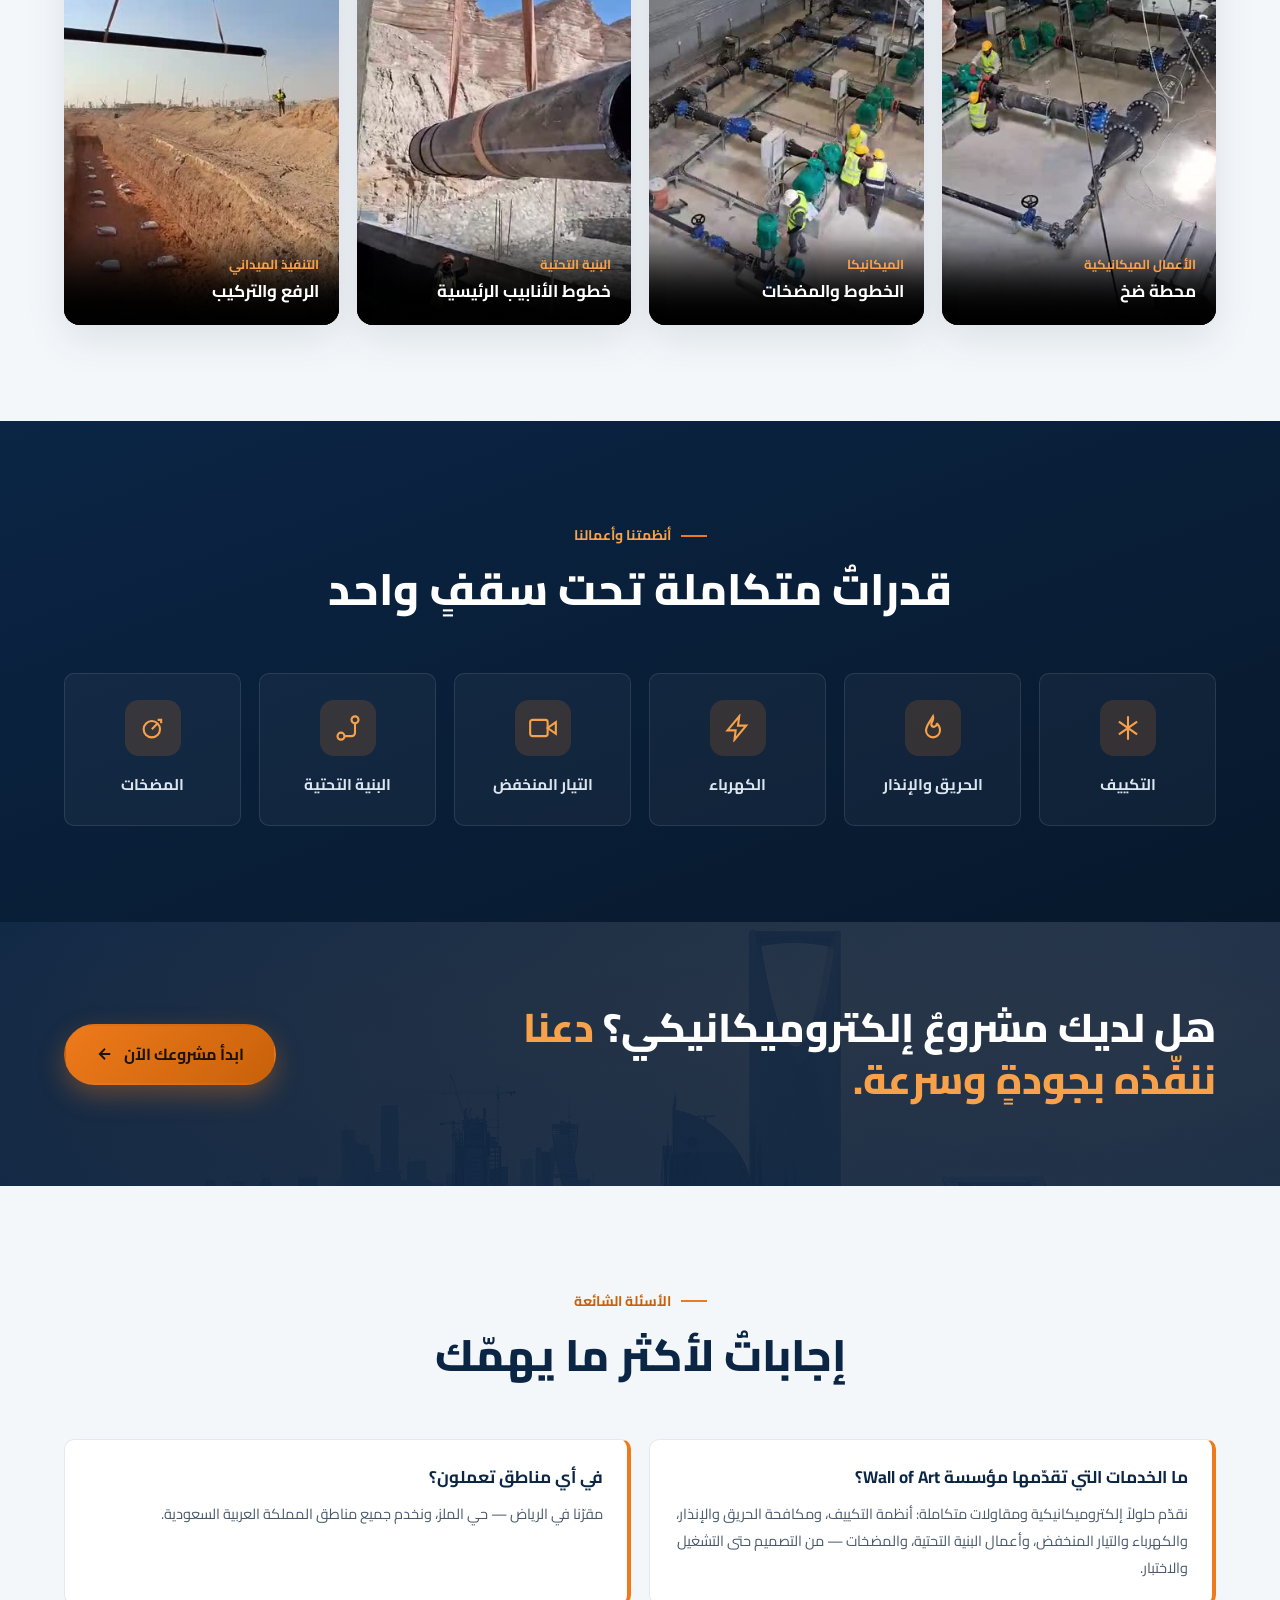
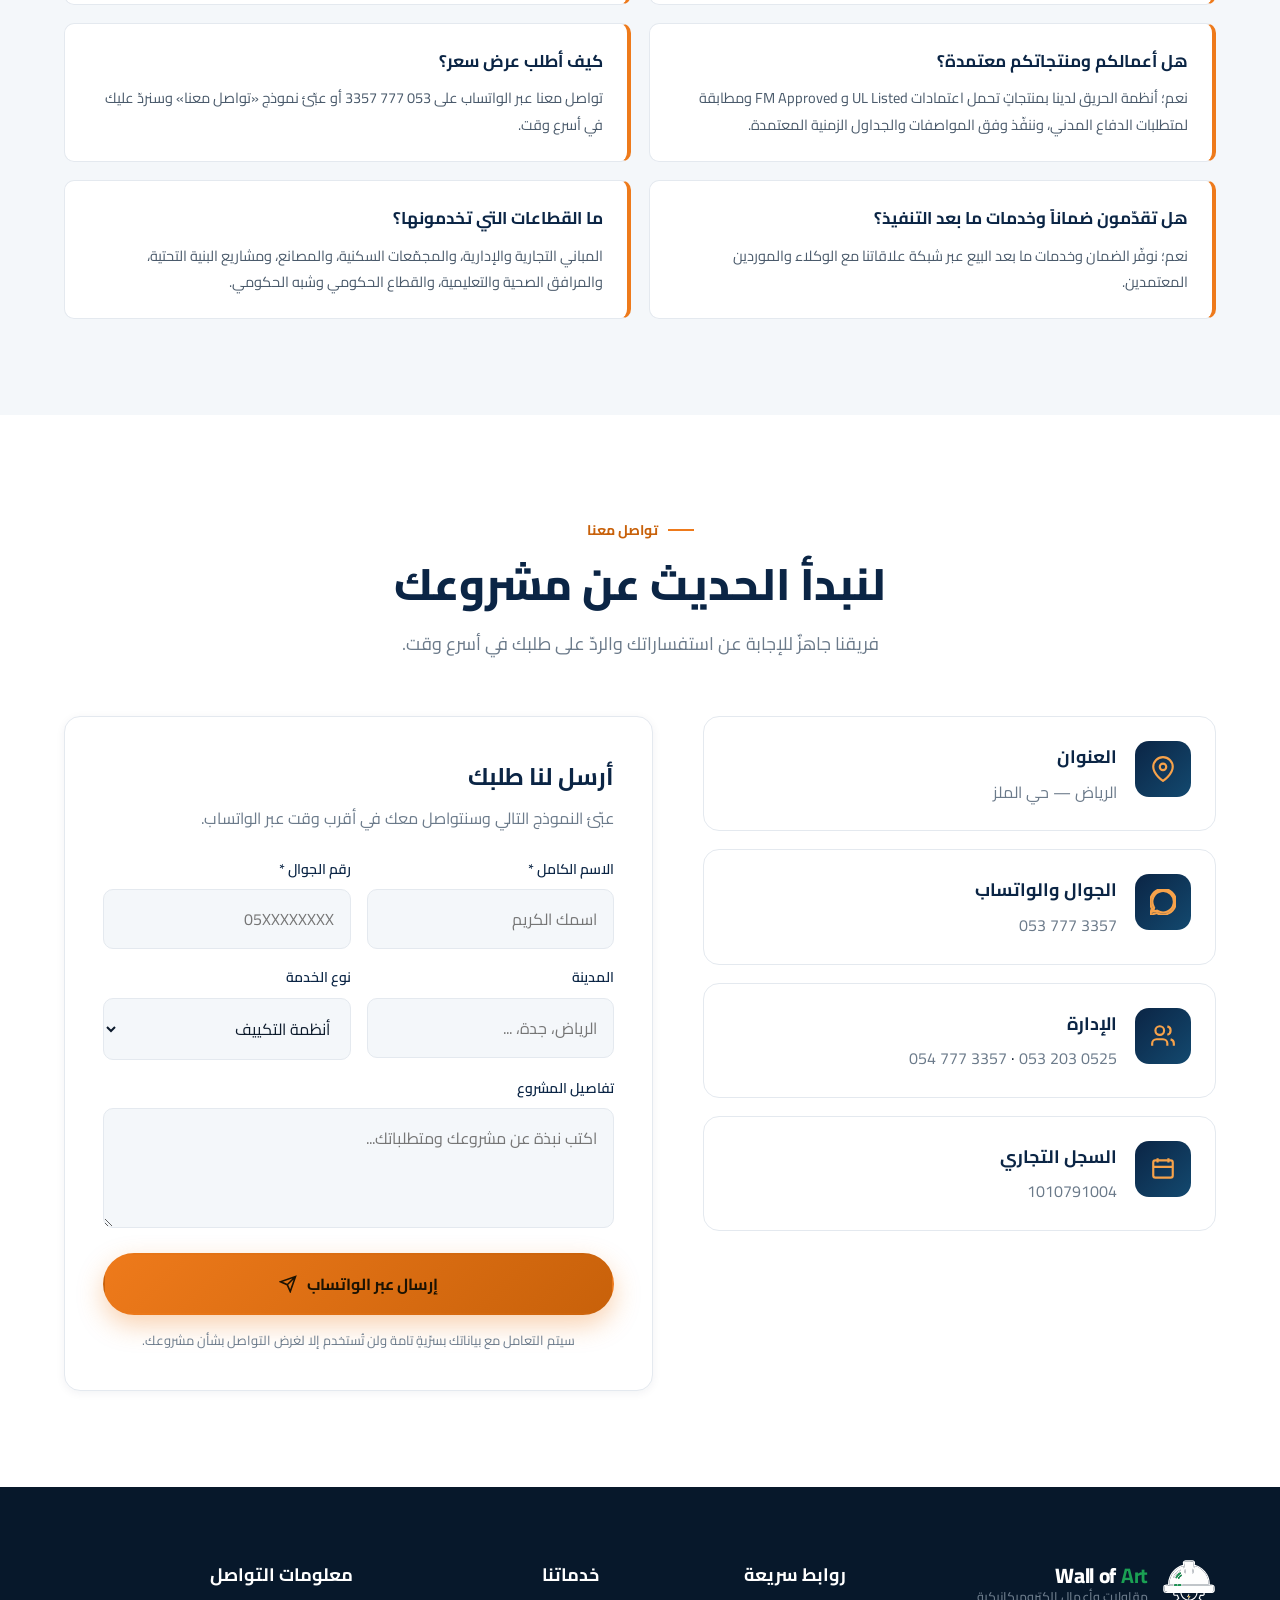
==== commit a9ca61f4: "Point canonical/OG/JSON-LD URLs at the live domain The site is now published at https://rqtec.github" ====
--- a/docs/index.html
+++ b/docs/index.html
@@ -10,24 +10,24 @@
   <meta name="author" content="Wall of Art">
   <meta name="robots" content="index, follow">
   <meta name="theme-color" content="#0B2545">
-  <link rel="canonical" href="https://raed-vvvv.github.io/django-server/">
-  <link rel="alternate" hreflang="ar" href="https://raed-vvvv.github.io/django-server/">
-  <link rel="alternate" hreflang="en" href="https://raed-vvvv.github.io/django-server/en/">
+  <link rel="canonical" href="https://rqtec.github.io/Wall-of-Art/">
+  <link rel="alternate" hreflang="ar" href="https://rqtec.github.io/Wall-of-Art/">
+  <link rel="alternate" hreflang="en" href="https://rqtec.github.io/Wall-of-Art/en/">
   <!-- Open Graph -->
   <meta property="og:type" content="website">
   <meta property="og:site_name" content="Wall of Art">
   <meta property="og:locale" content="ar_SA">
-  <meta property="og:url" content="https://raed-vvvv.github.io/django-server/">
+  <meta property="og:url" content="https://rqtec.github.io/Wall-of-Art/">
   <meta property="og:title" content="Wall of Art | مقاولات وأعمال إلكتروميكانيكية">
   <meta property="og:description" content="الجودة في تنفيذ الأعمال والسرعة في الإنجاز — حلول إلكتروميكانيكية ومقاولات متكاملة من التصميم حتى التشغيل.">
-  <meta property="og:image" content="https://raed-vvvv.github.io/django-server/static/img/og-image.jpg">
+  <meta property="og:image" content="https://rqtec.github.io/Wall-of-Art/static/img/og-image.jpg">
   <meta property="og:image:width" content="1200">
   <meta property="og:image:height" content="630">
   <!-- Twitter -->
   <meta name="twitter:card" content="summary_large_image">
   <meta name="twitter:title" content="Wall of Art | مقاولات وأعمال إلكتروميكانيكية">
   <meta name="twitter:description" content="حلول إلكتروميكانيكية ومقاولات متكاملة بالرياض — الجودة والسرعة في الإنجاز.">
-  <meta name="twitter:image" content="https://raed-vvvv.github.io/django-server/static/img/og-image.jpg">
+  <meta name="twitter:image" content="https://rqtec.github.io/Wall-of-Art/static/img/og-image.jpg">
   <!-- Icons -->
   <link rel="icon" type="image/svg+xml" href="static/img/favicon.svg">
   <link rel="apple-touch-icon" href="static/img/apple-touch-icon.png">
@@ -43,9 +43,9 @@
     "name": "Wall of Art",
     "alternateName": "Wall of Art Contracting",
     "description": "مؤسسة سعودية متخصّصة في الأعمال الإلكتروميكانيكية والمقاولات العامة بالرياض.",
-    "url": "https://raed-vvvv.github.io/django-server/",
-    "image": "https://raed-vvvv.github.io/django-server/static/img/og-image.jpg",
-    "logo": "https://raed-vvvv.github.io/django-server/static/img/icon-512.png",
+    "url": "https://rqtec.github.io/Wall-of-Art/",
+    "image": "https://rqtec.github.io/Wall-of-Art/static/img/og-image.jpg",
+    "logo": "https://rqtec.github.io/Wall-of-Art/static/img/icon-512.png",
     "telephone": "+966537773357",
     "foundingDate": "2018",
     "slogan": "الجودة في تنفيذ الأعمال والسرعة في الإنجاز",
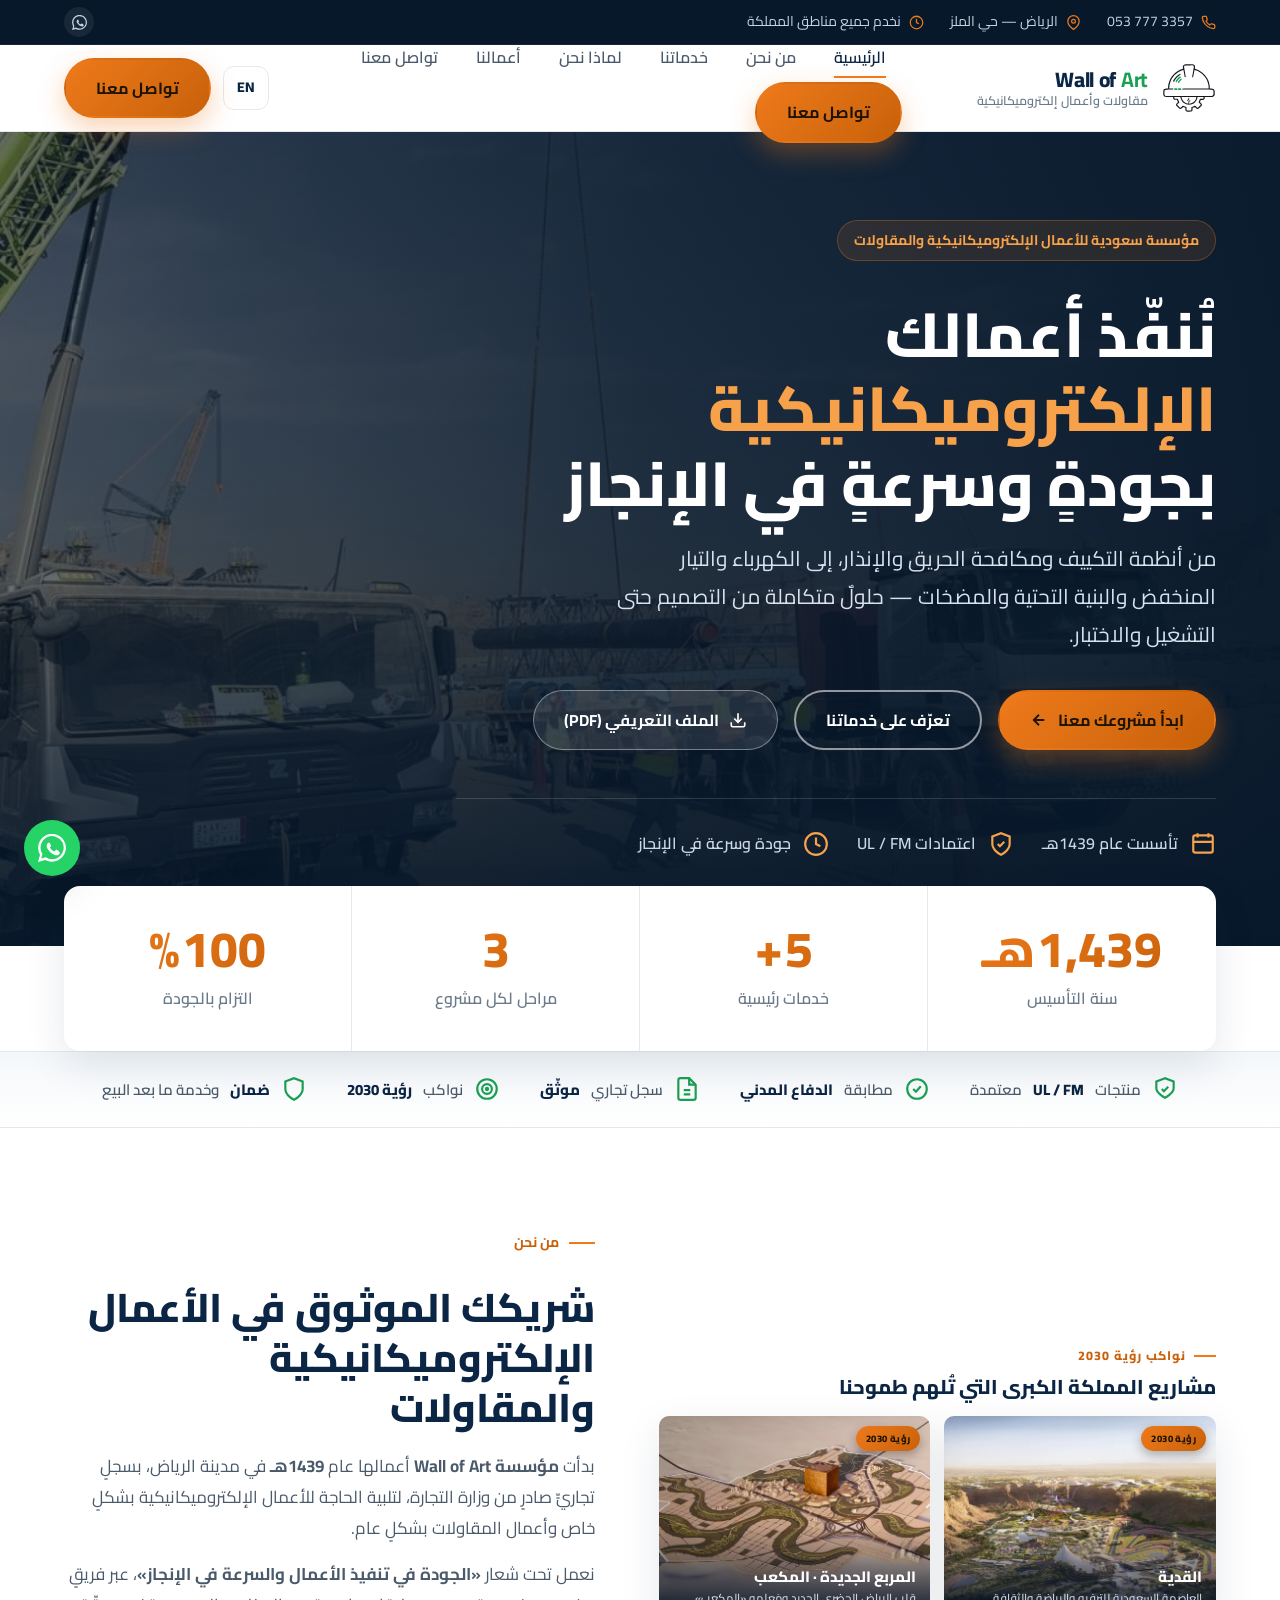
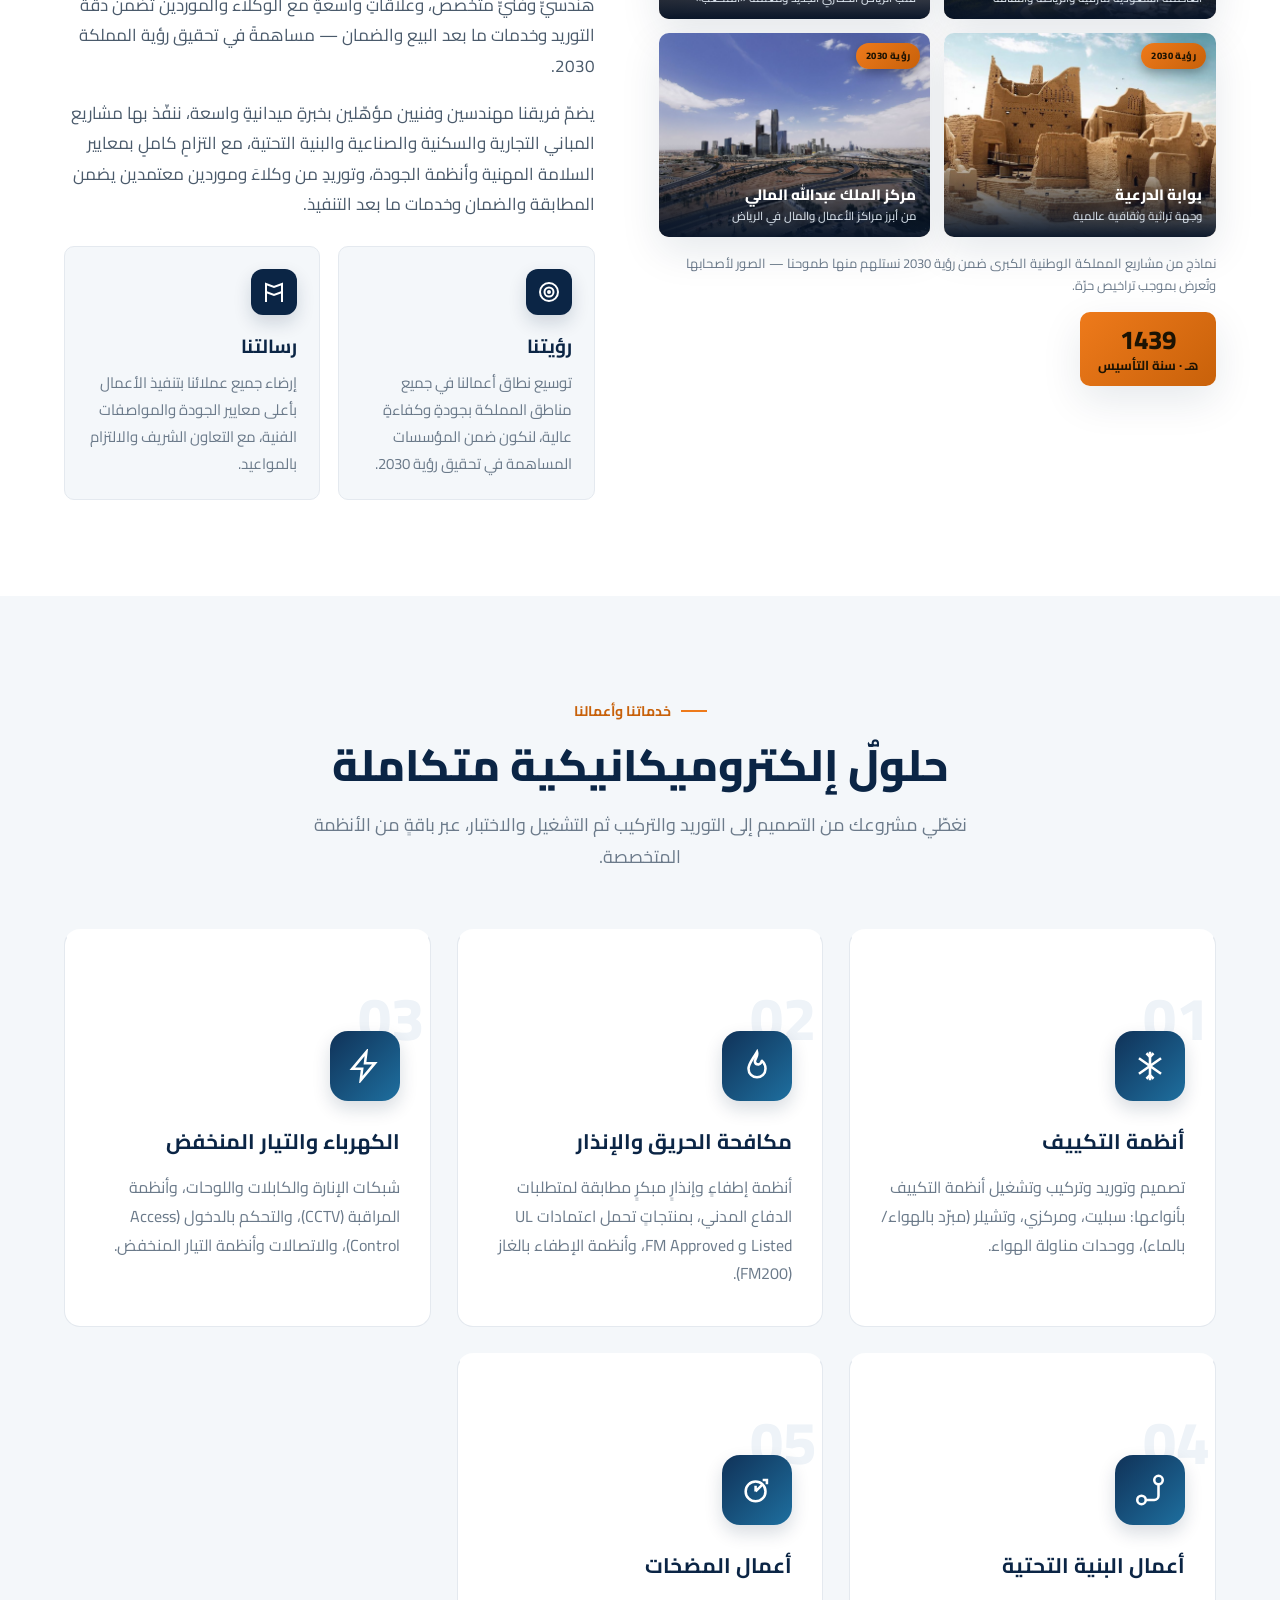
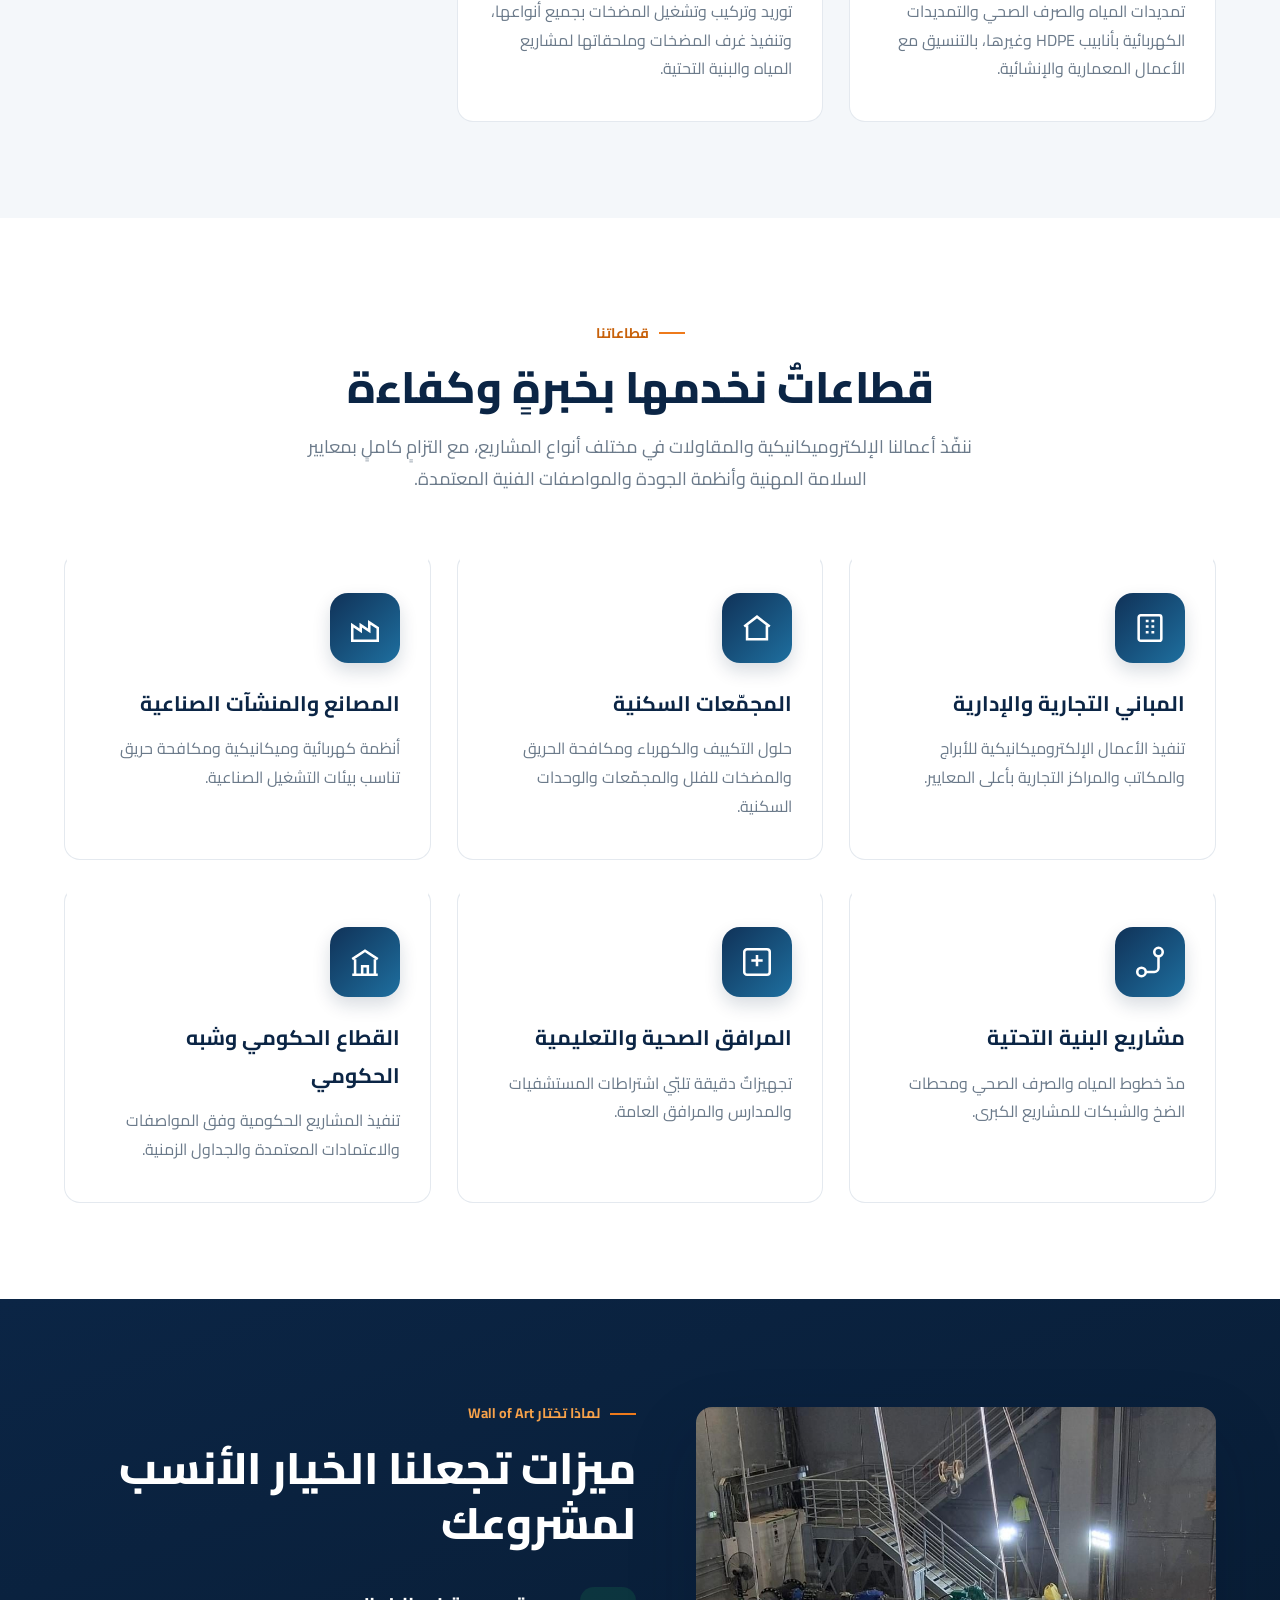
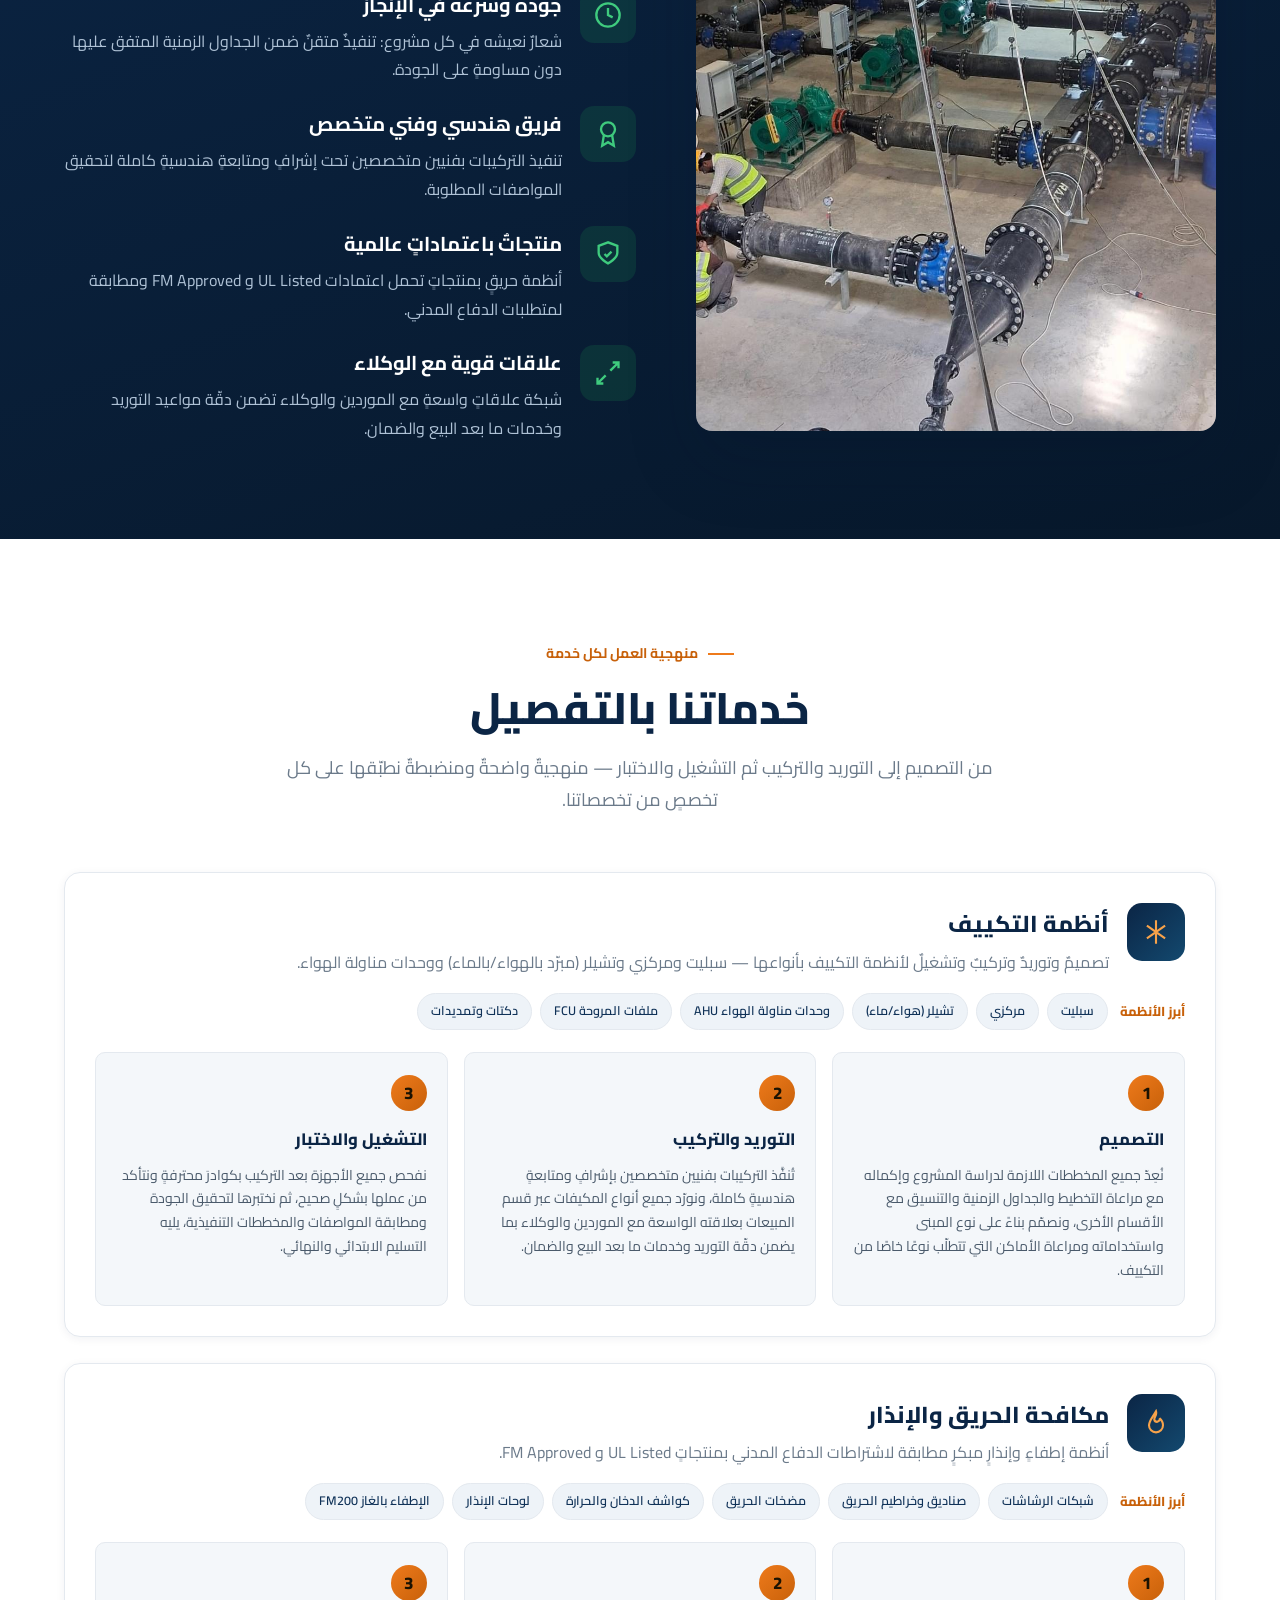
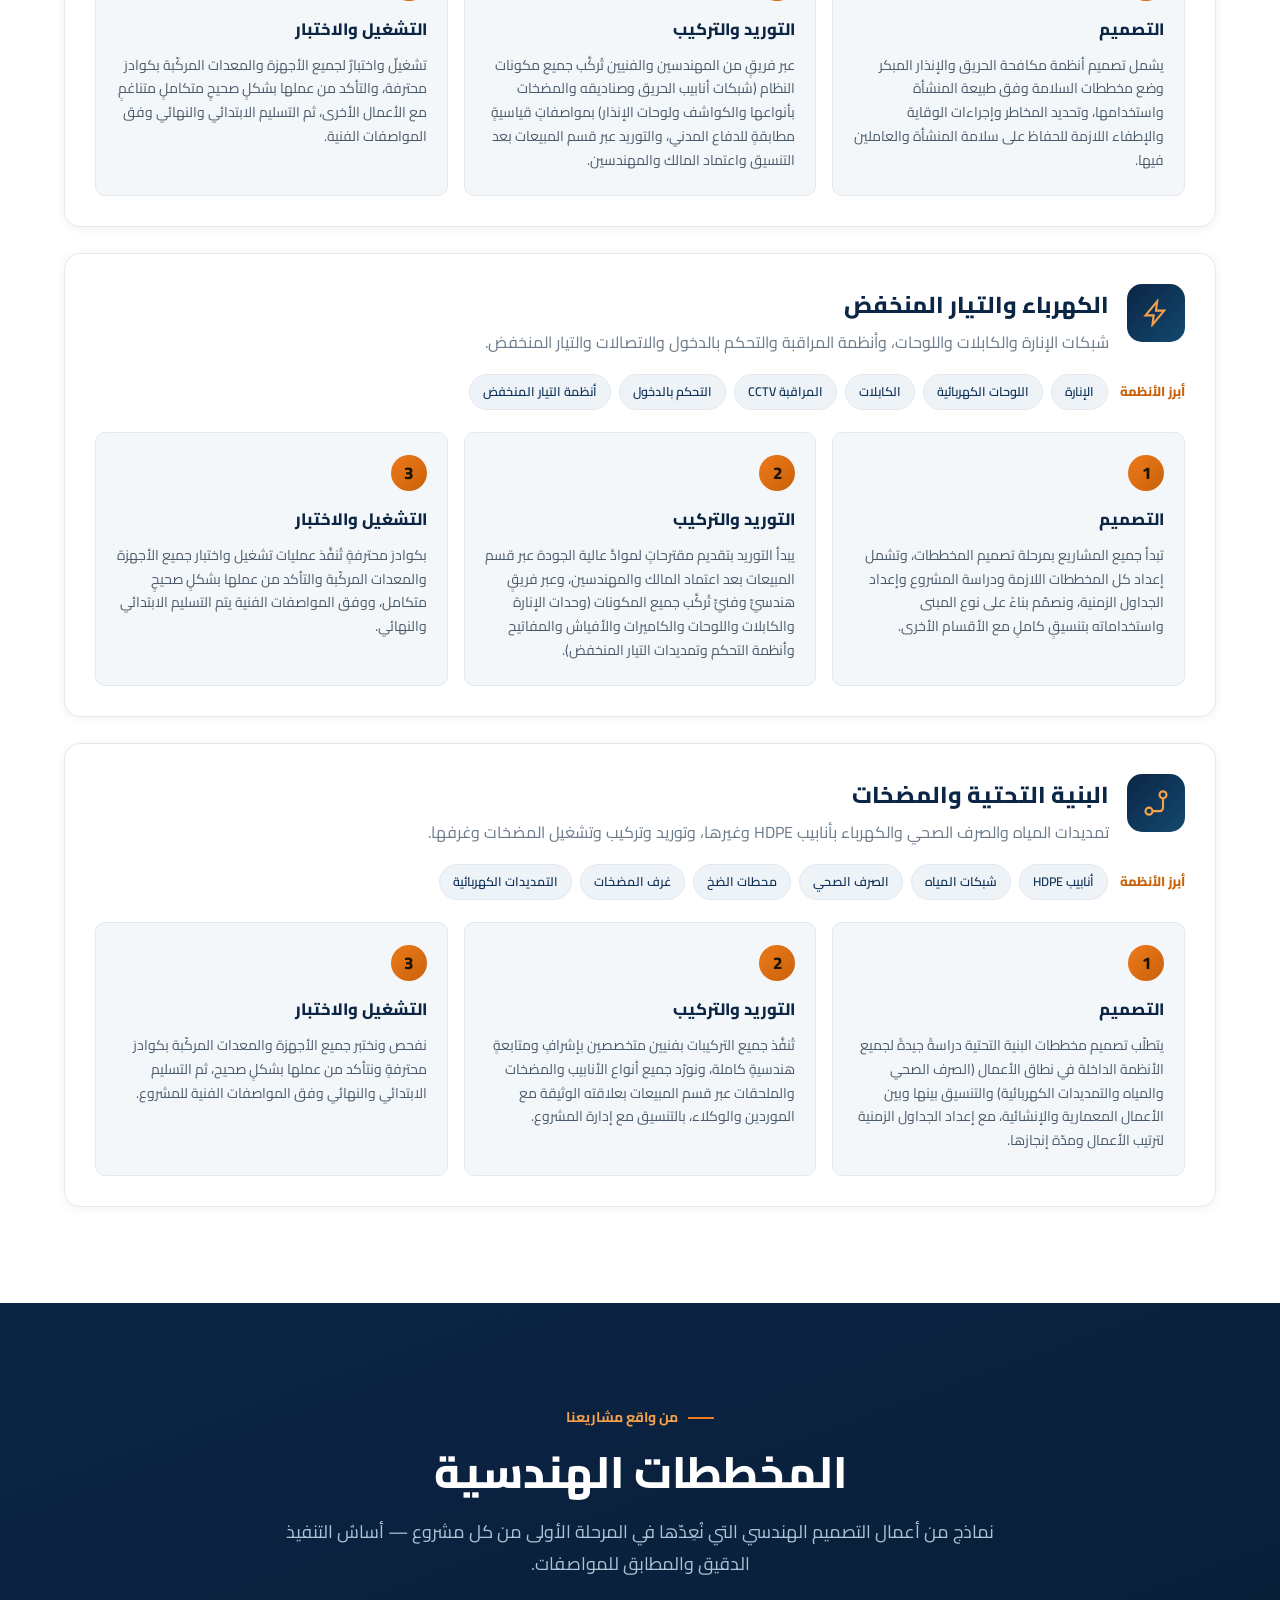
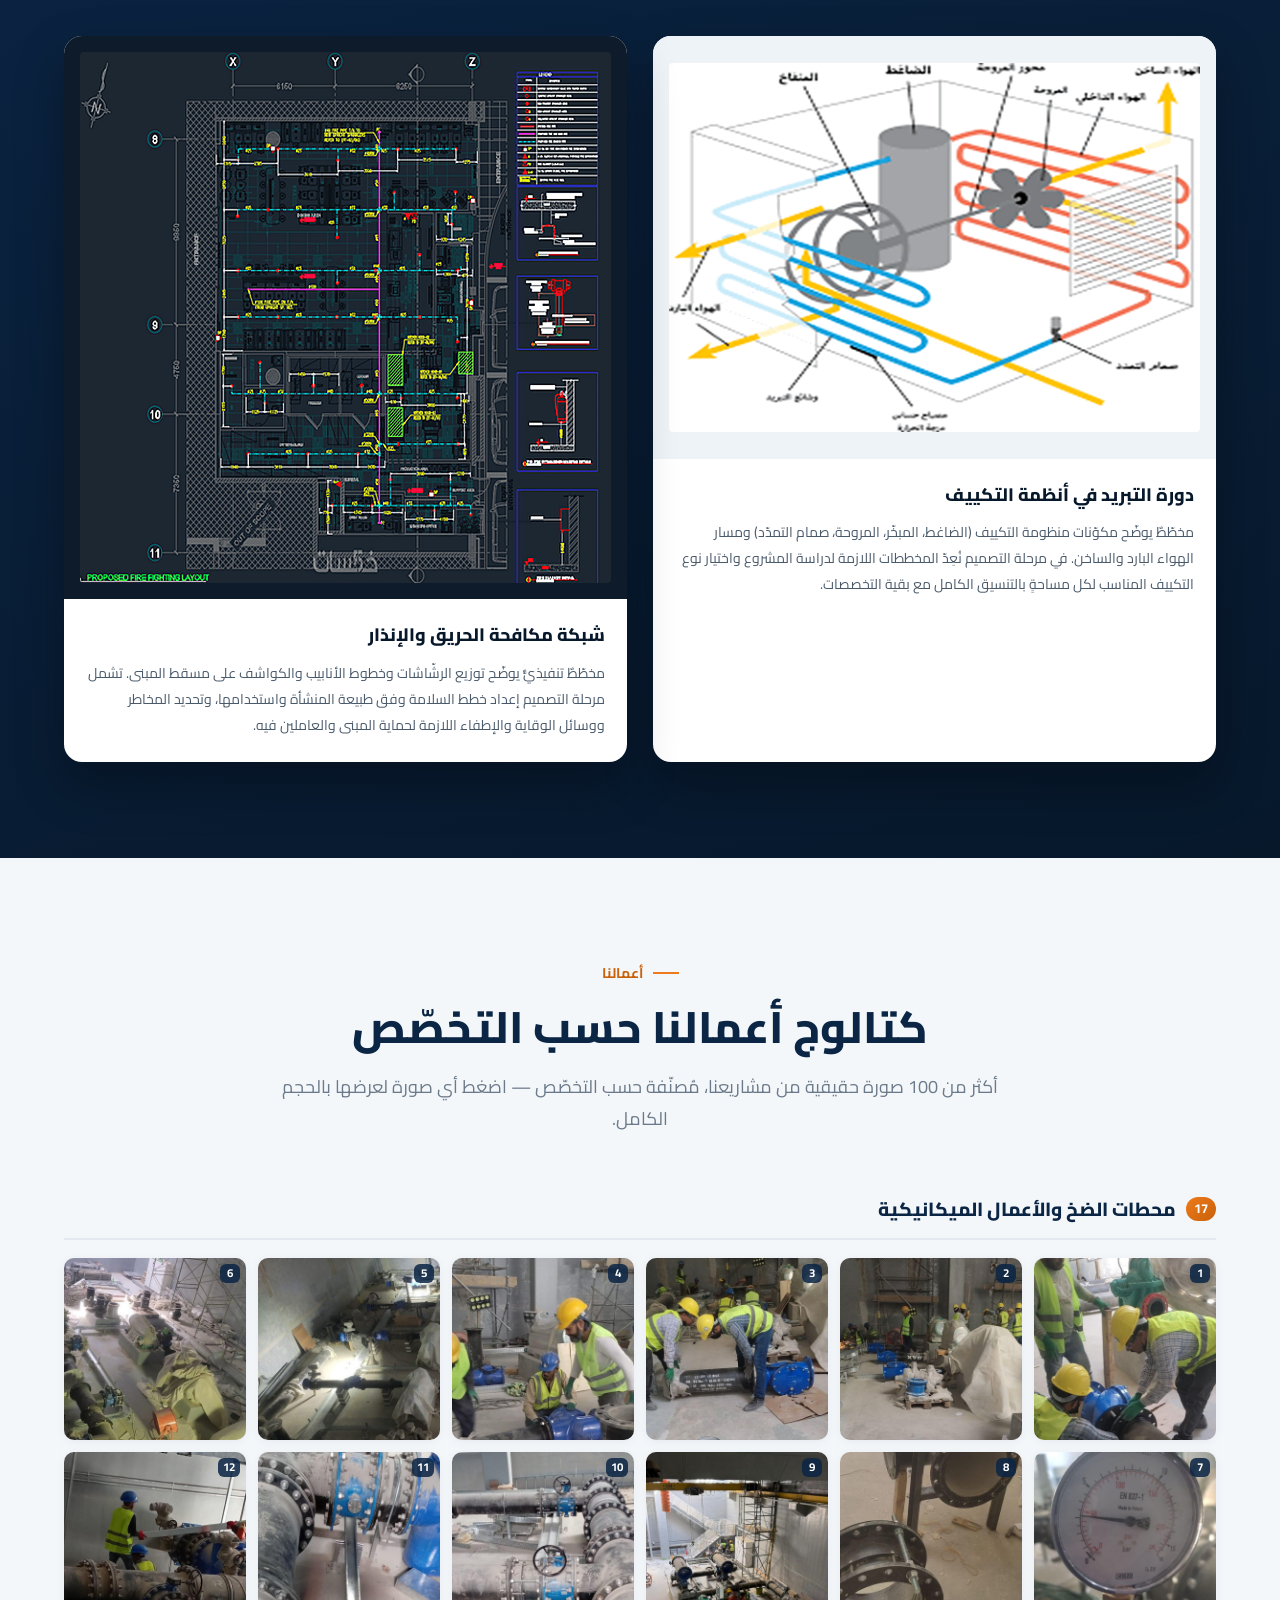
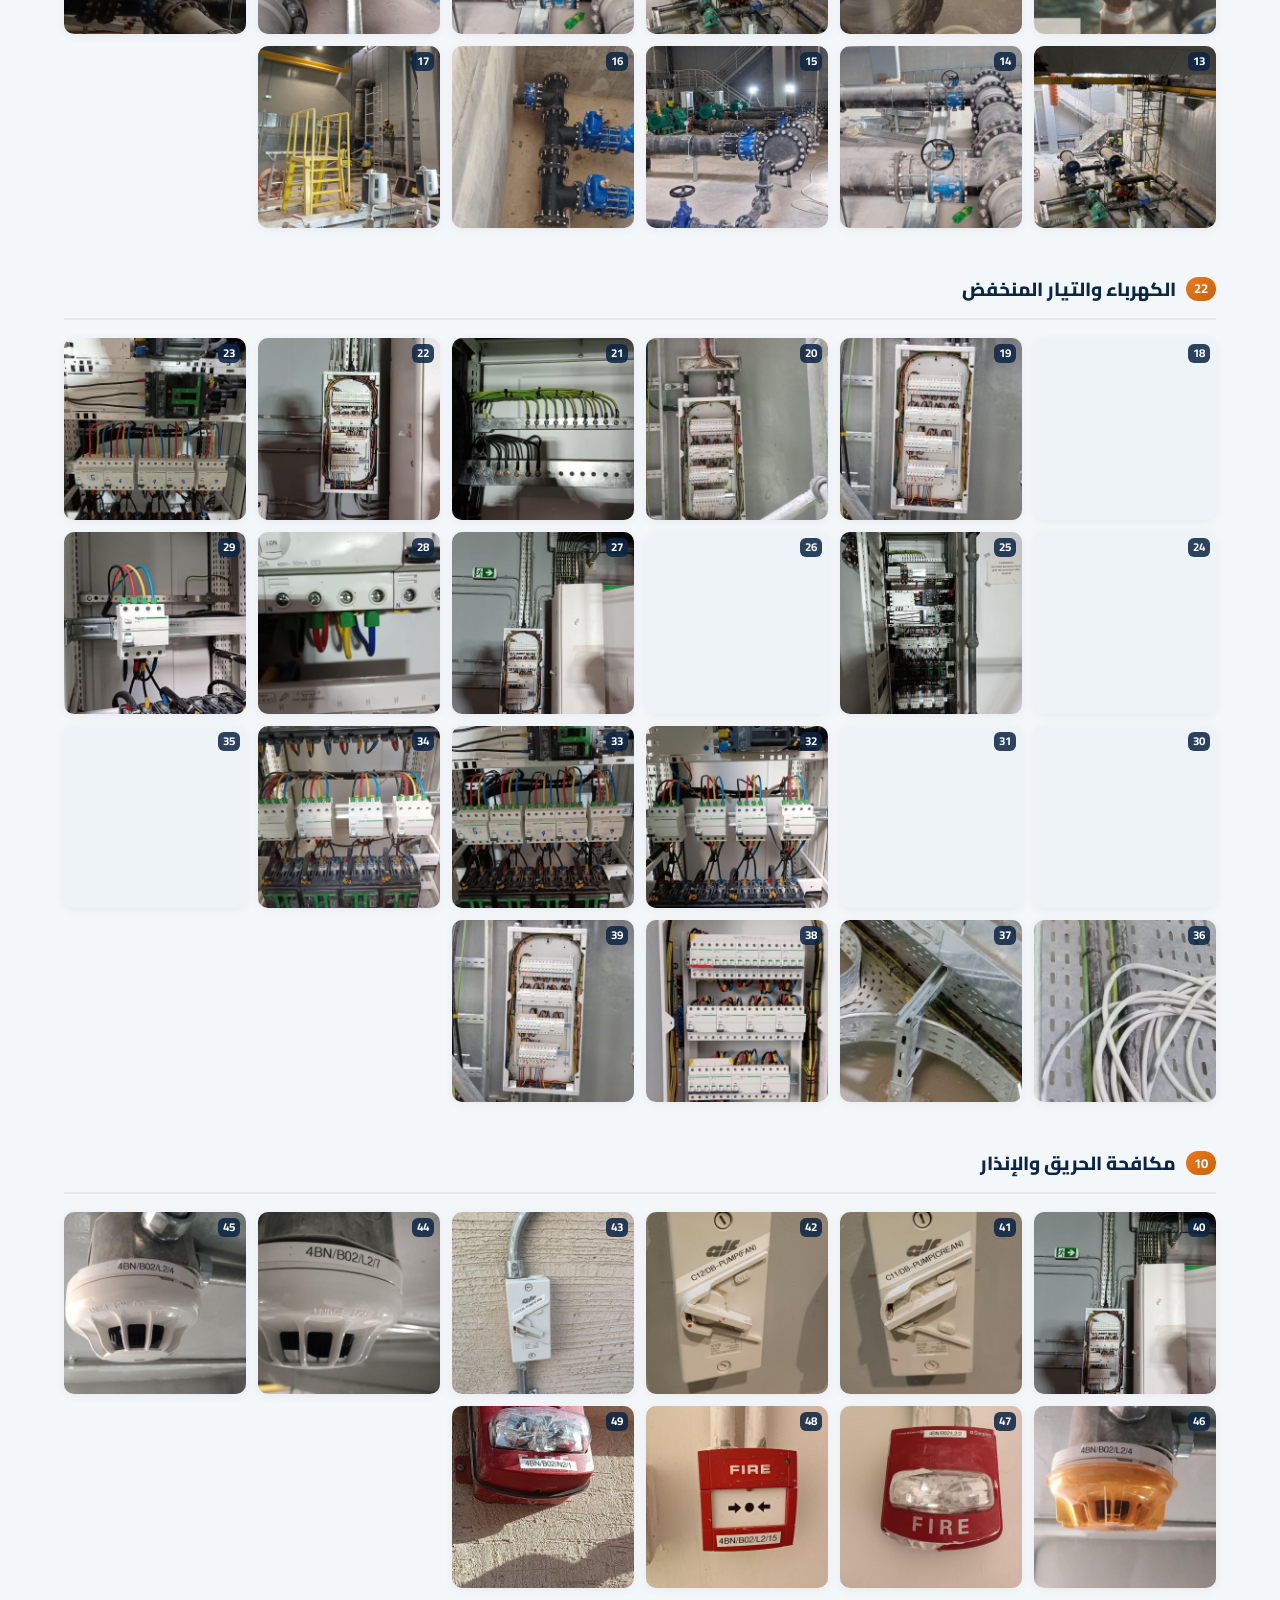
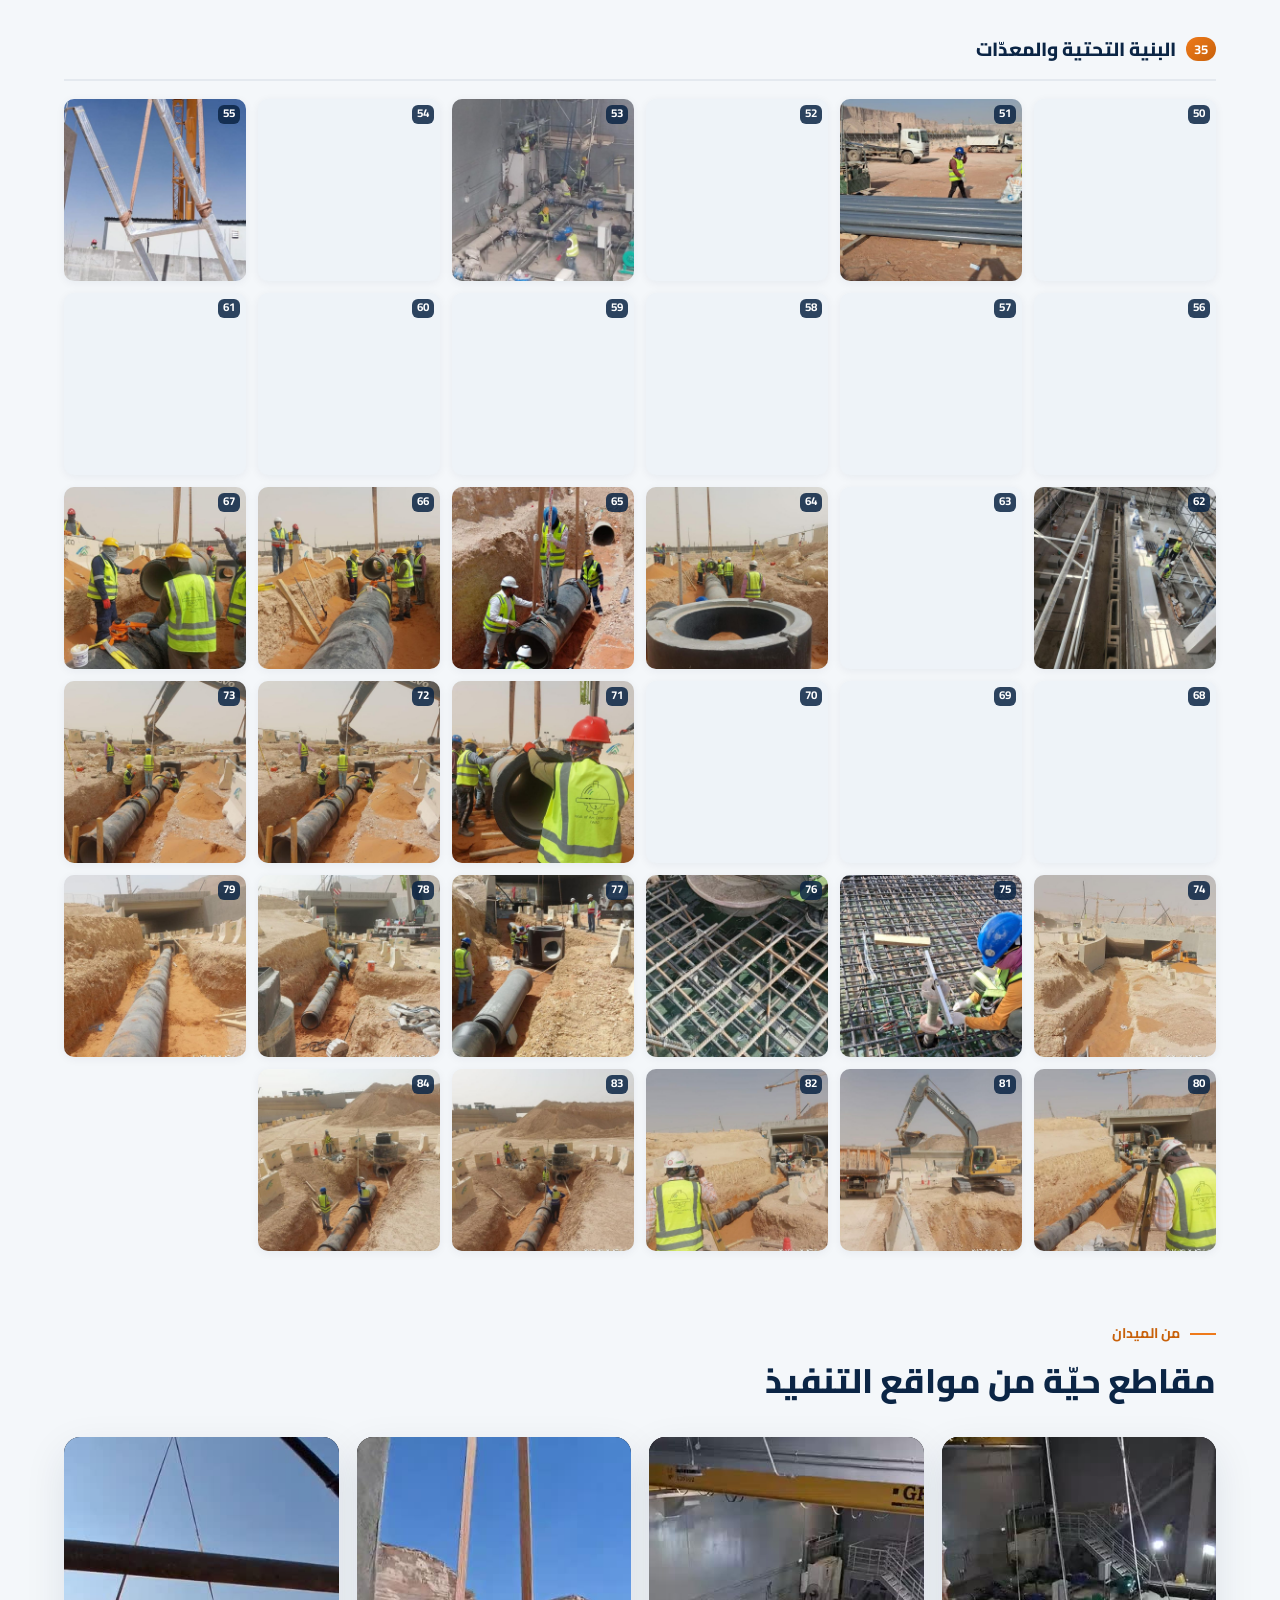
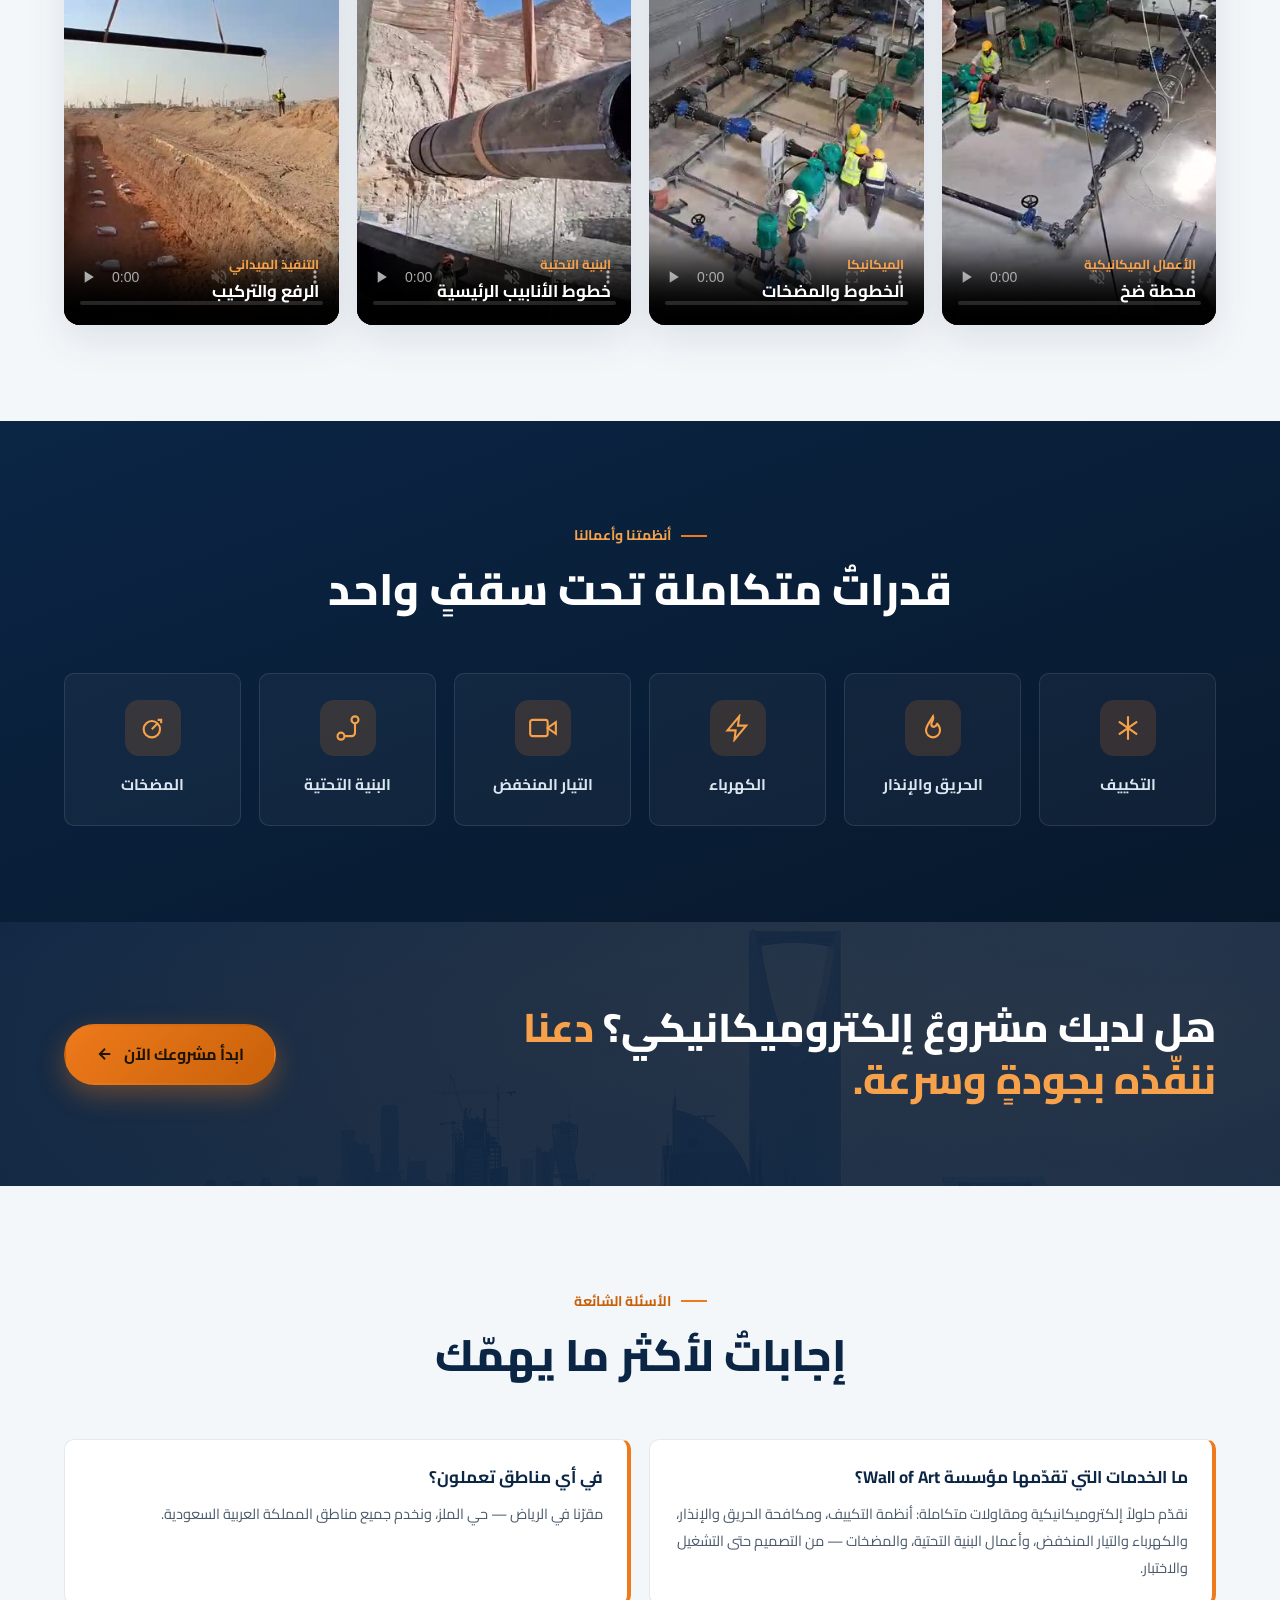
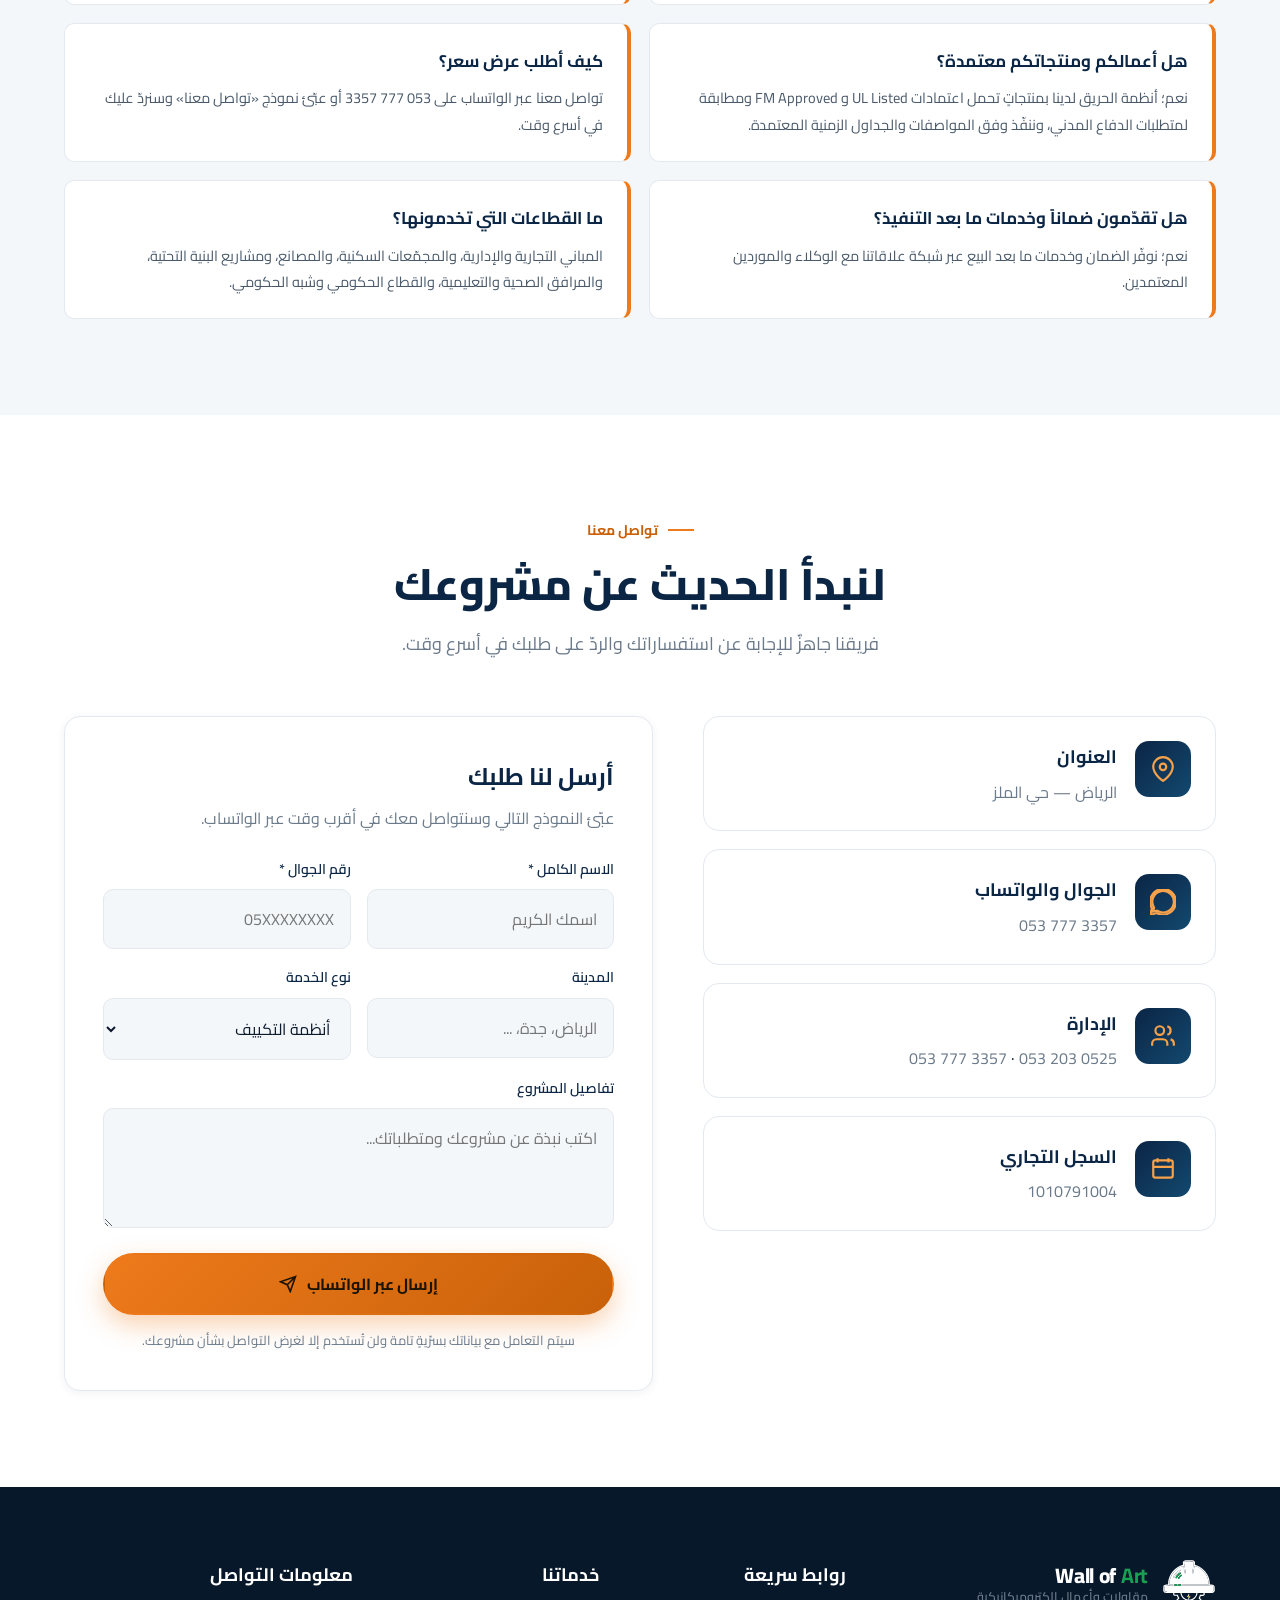
==== commit 05ee8d14: "Use the WhatsApp number for the contact line (site + PDF) - Website: replace the old 054 777 3357 ma" ====
--- a/docs/index.html
+++ b/docs/index.html
@@ -668,7 +668,7 @@
         </div>
         <div class="info-card">
           <div class="info-ico"><svg viewBox="0 0 24 24" fill="none" stroke="currentColor" stroke-width="2"><path d="M16 21v-2a4 4 0 0 0-4-4H6a4 4 0 0 0-4 4v2"/><circle cx="9" cy="7" r="4"/><path d="M22 21v-2a4 4 0 0 0-3-3.87M16 3.13a4 4 0 0 1 0 7.75"/></svg></div>
-          <div><h4>الإدارة</h4><a href="tel:+966532030525" dir="ltr">053 203 0525</a> · <a href="tel:+966547773357" dir="ltr">054 777 3357</a></div>
+          <div><h4>الإدارة</h4><a href="tel:+966532030525" dir="ltr">053 203 0525</a> · <a href="tel:+966537773357" dir="ltr">053 777 3357</a></div>
         </div>
         <div class="info-card">
           <div class="info-ico"><svg viewBox="0 0 24 24" fill="none" stroke="currentColor" stroke-width="2"><rect x="3" y="4" width="18" height="16" rx="2"/><path d="M7 2v4M17 2v4M3 10h18"/></svg></div>
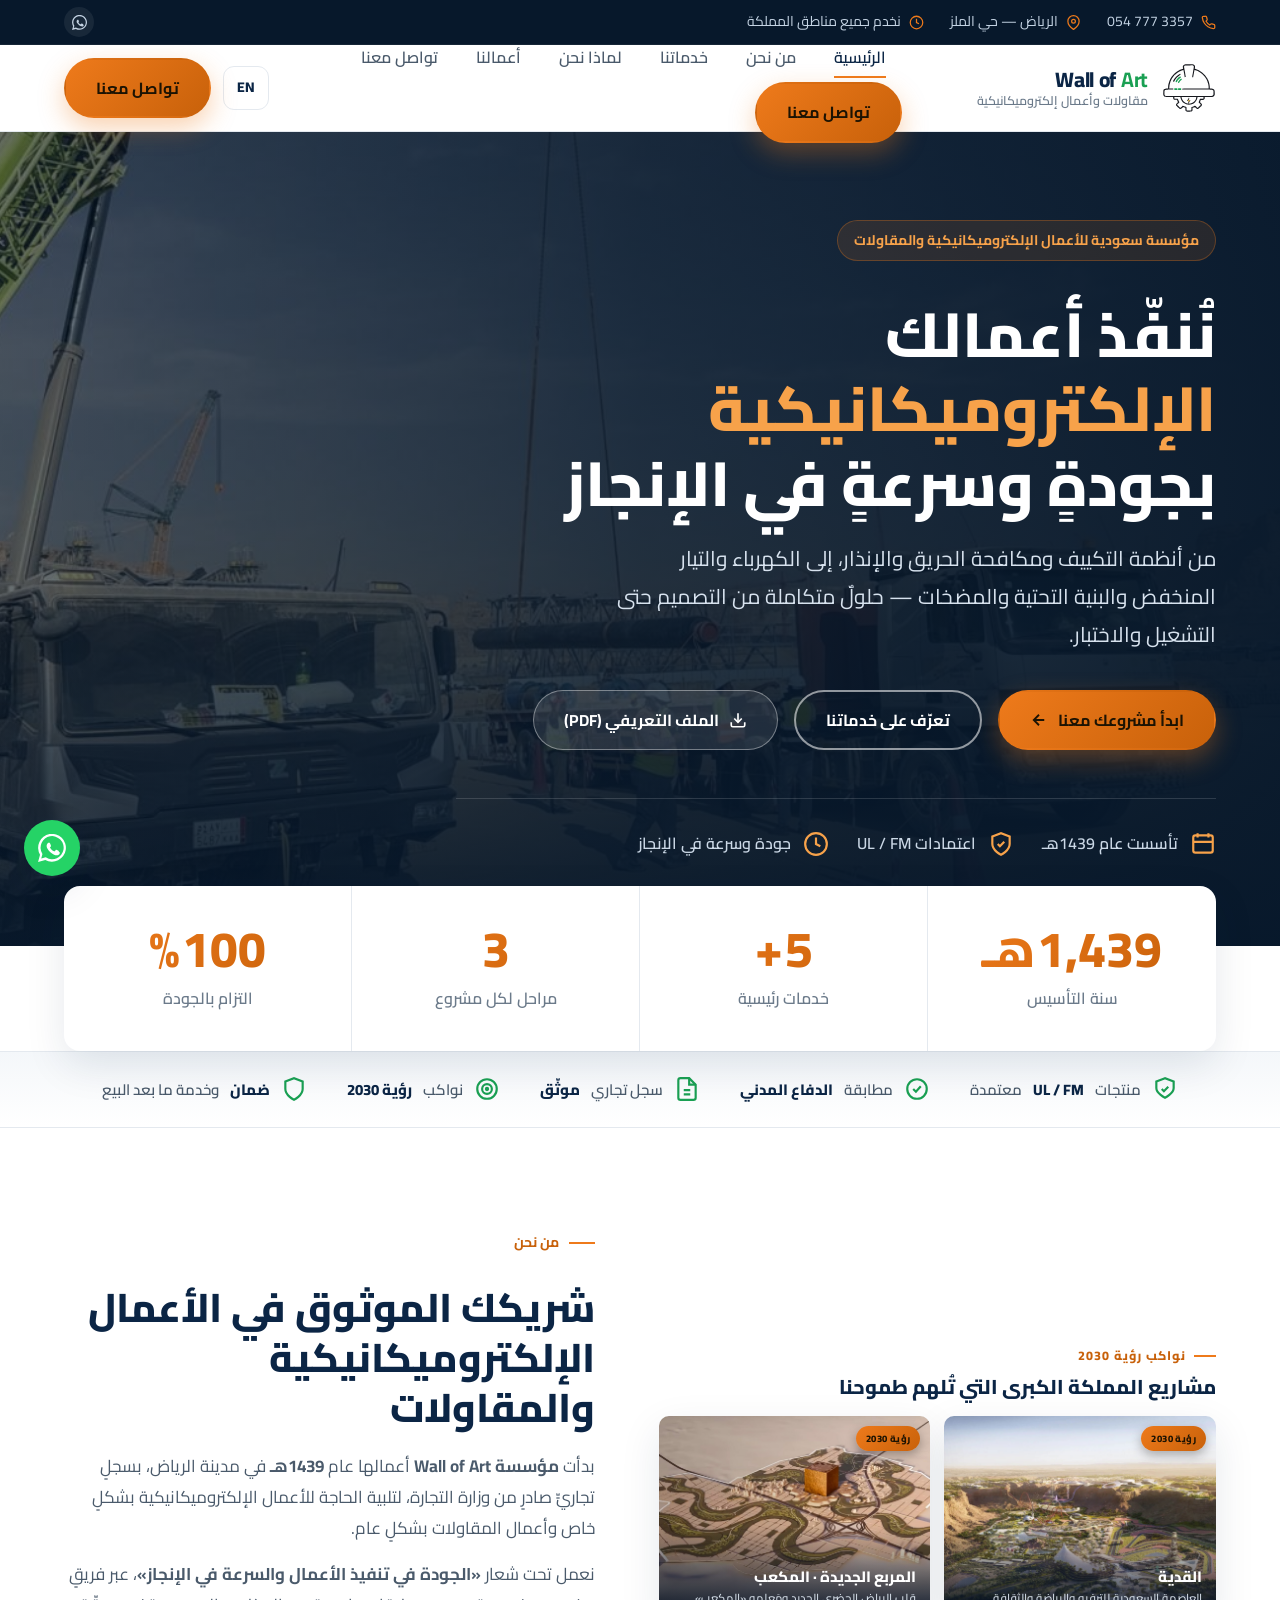
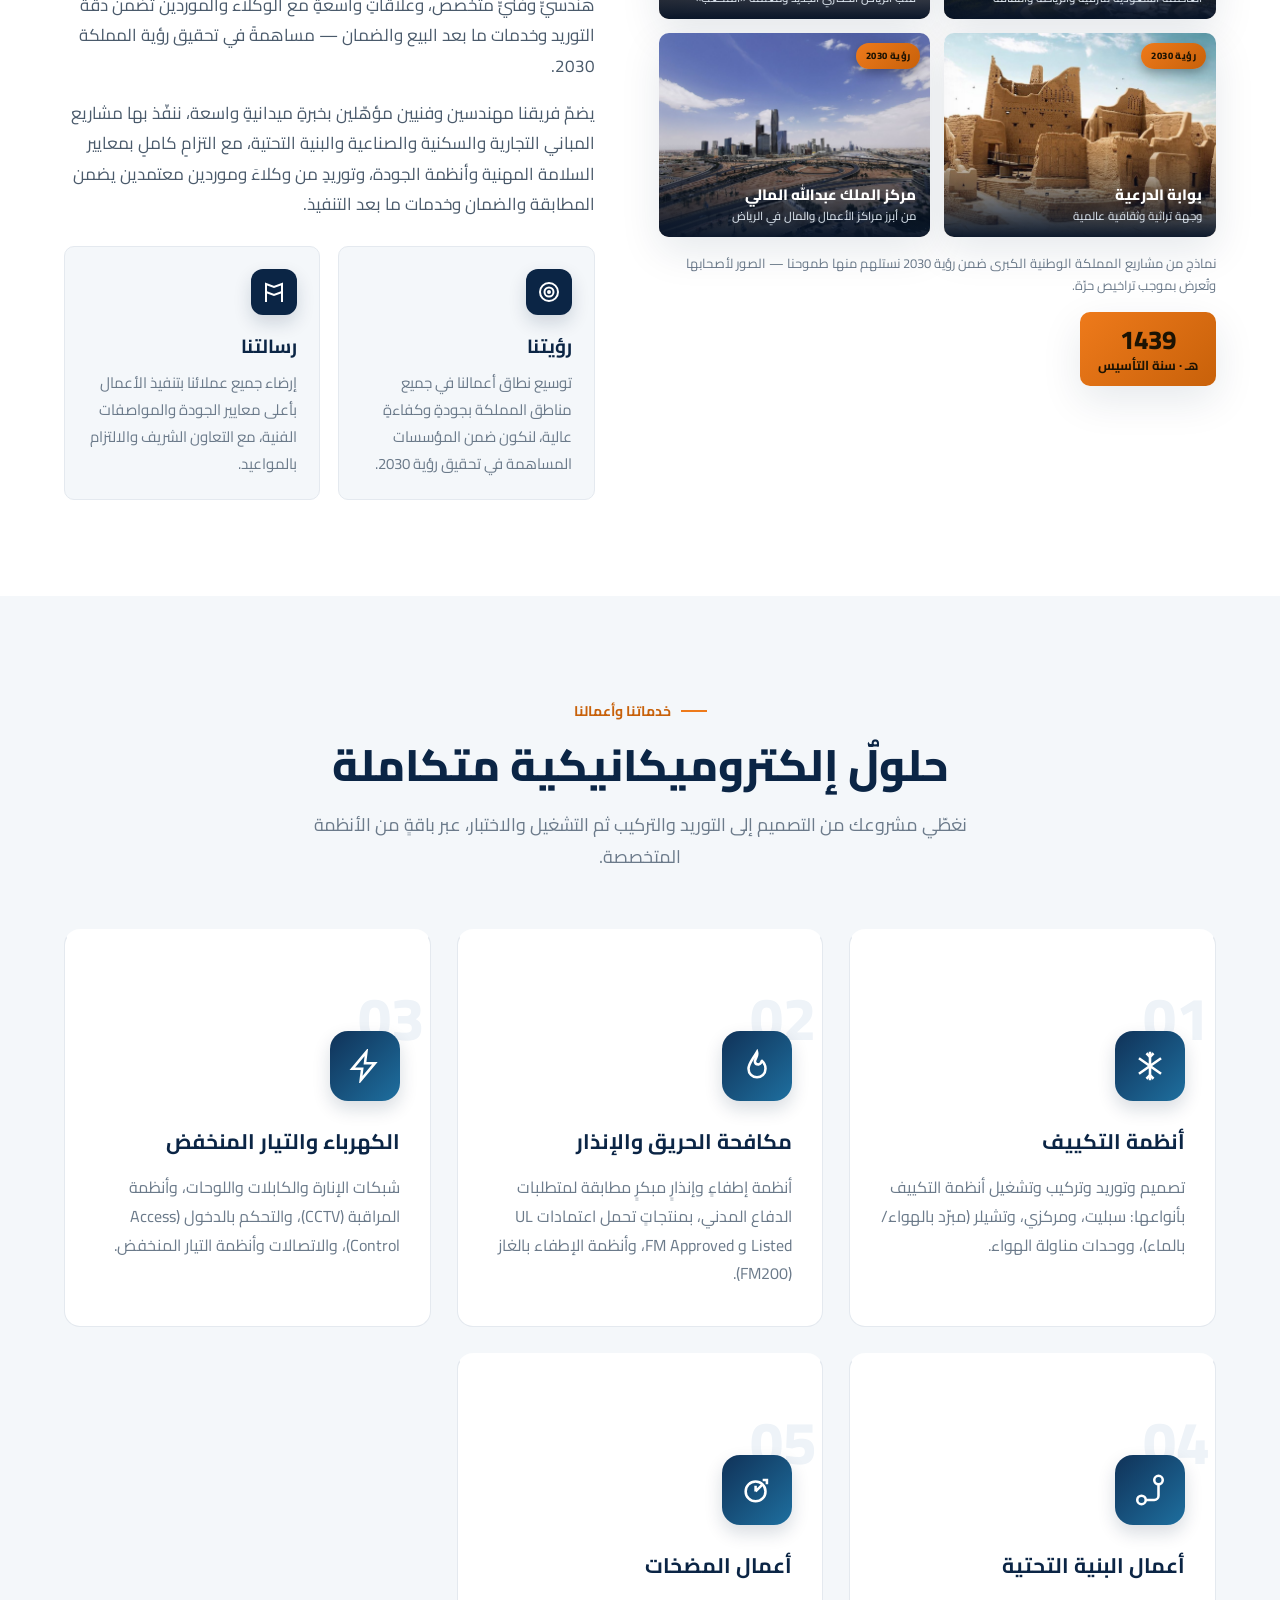
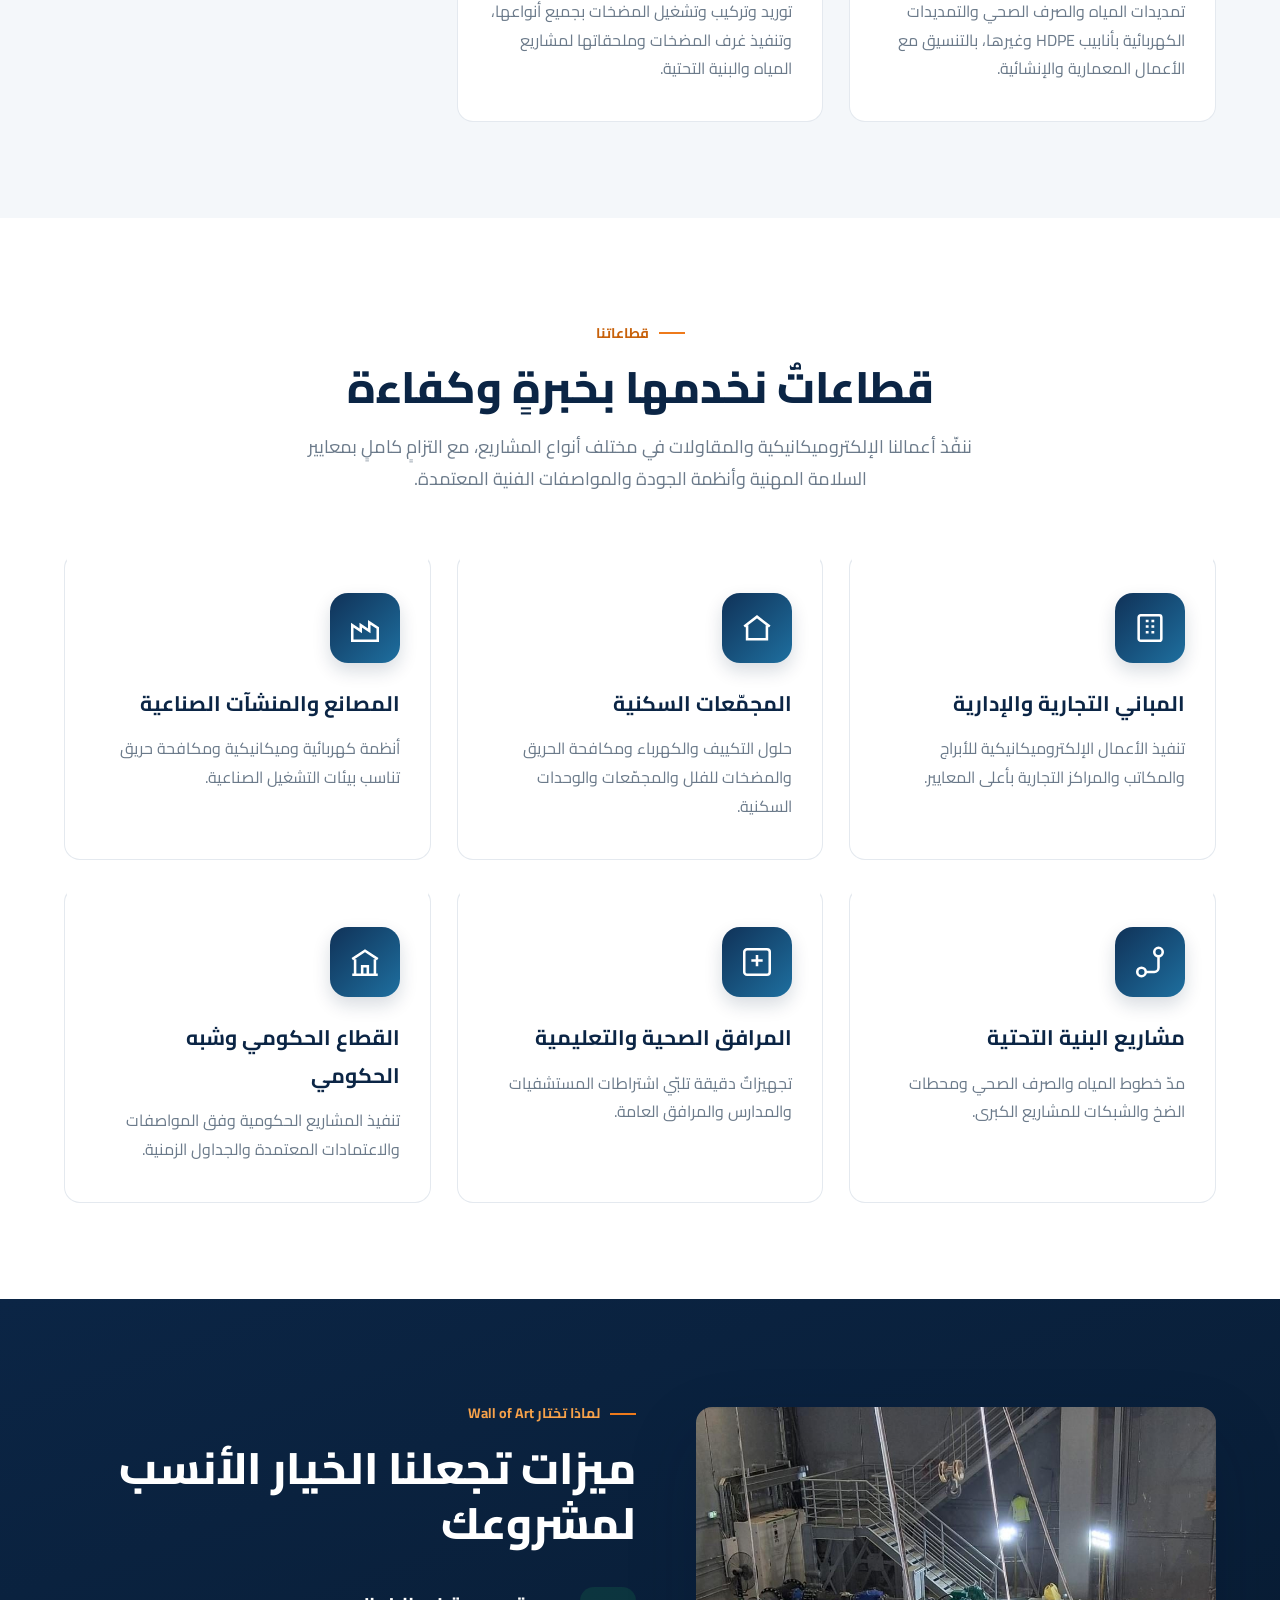
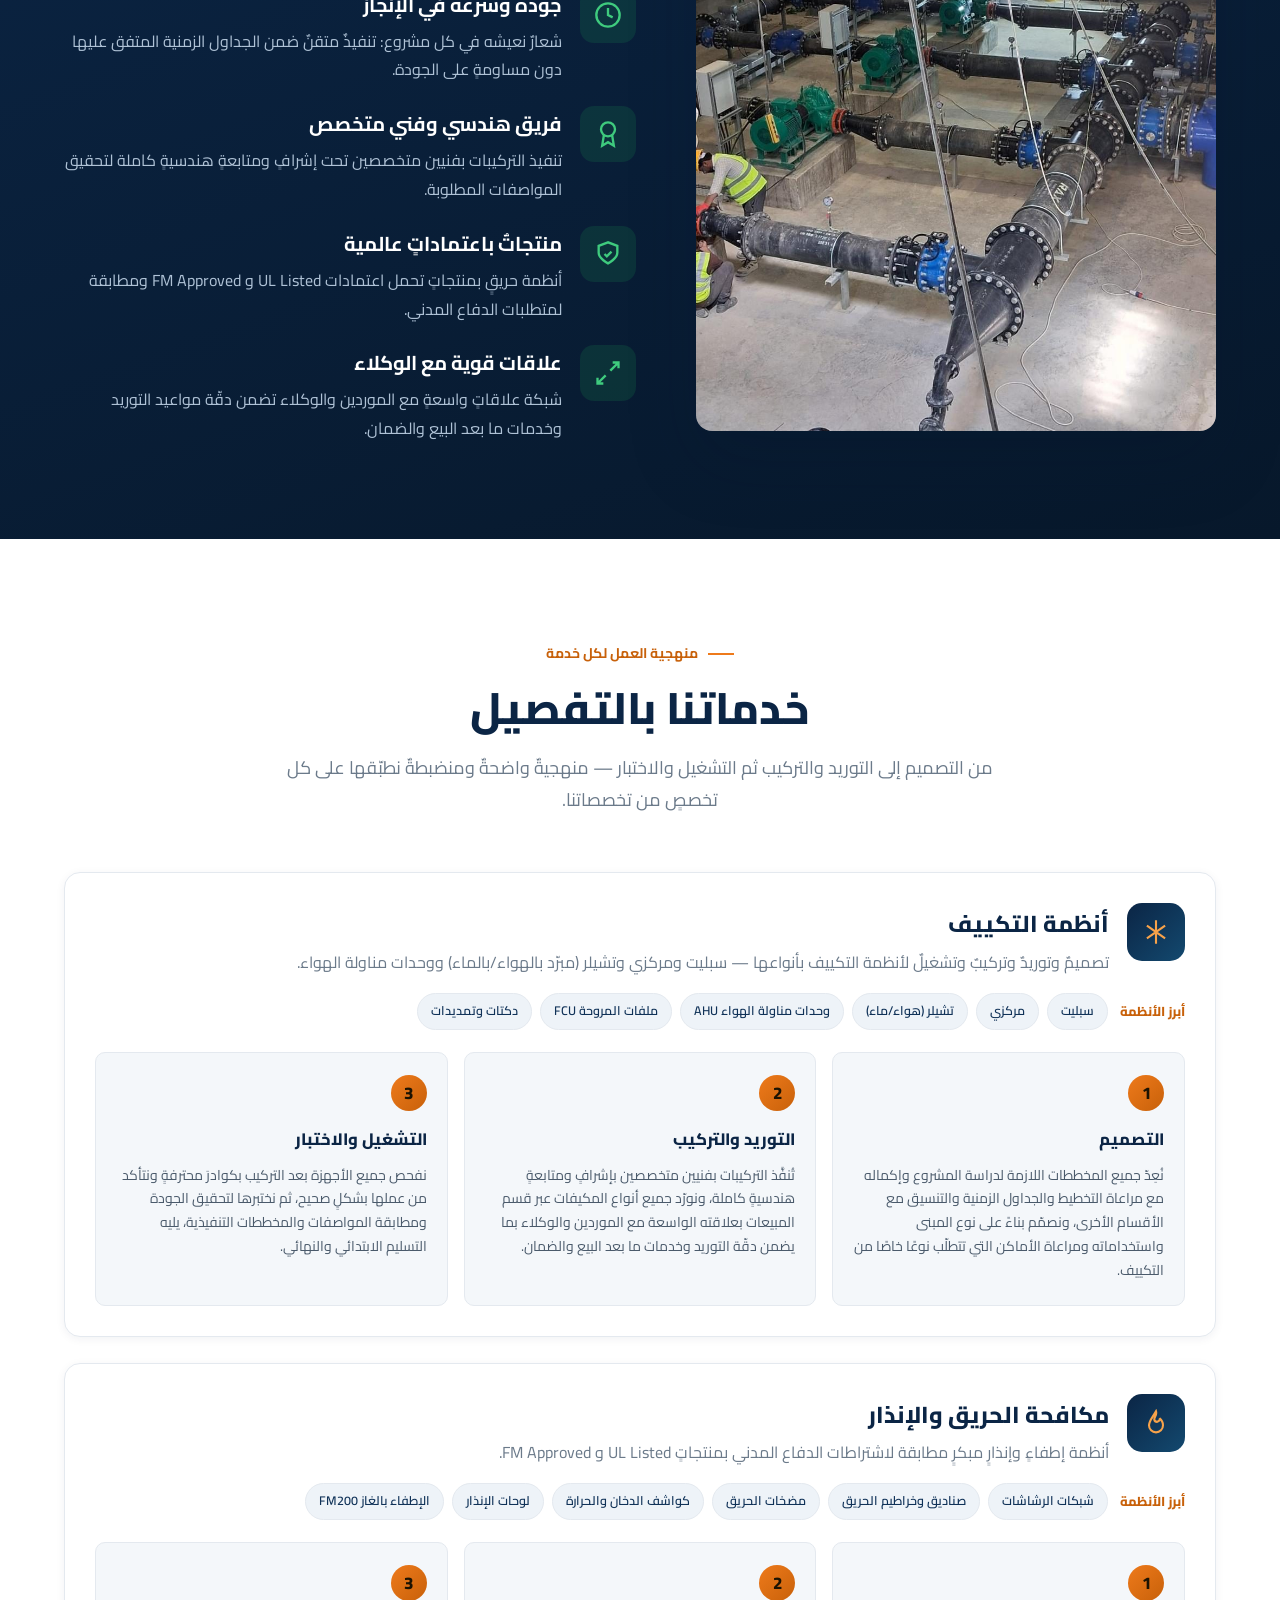
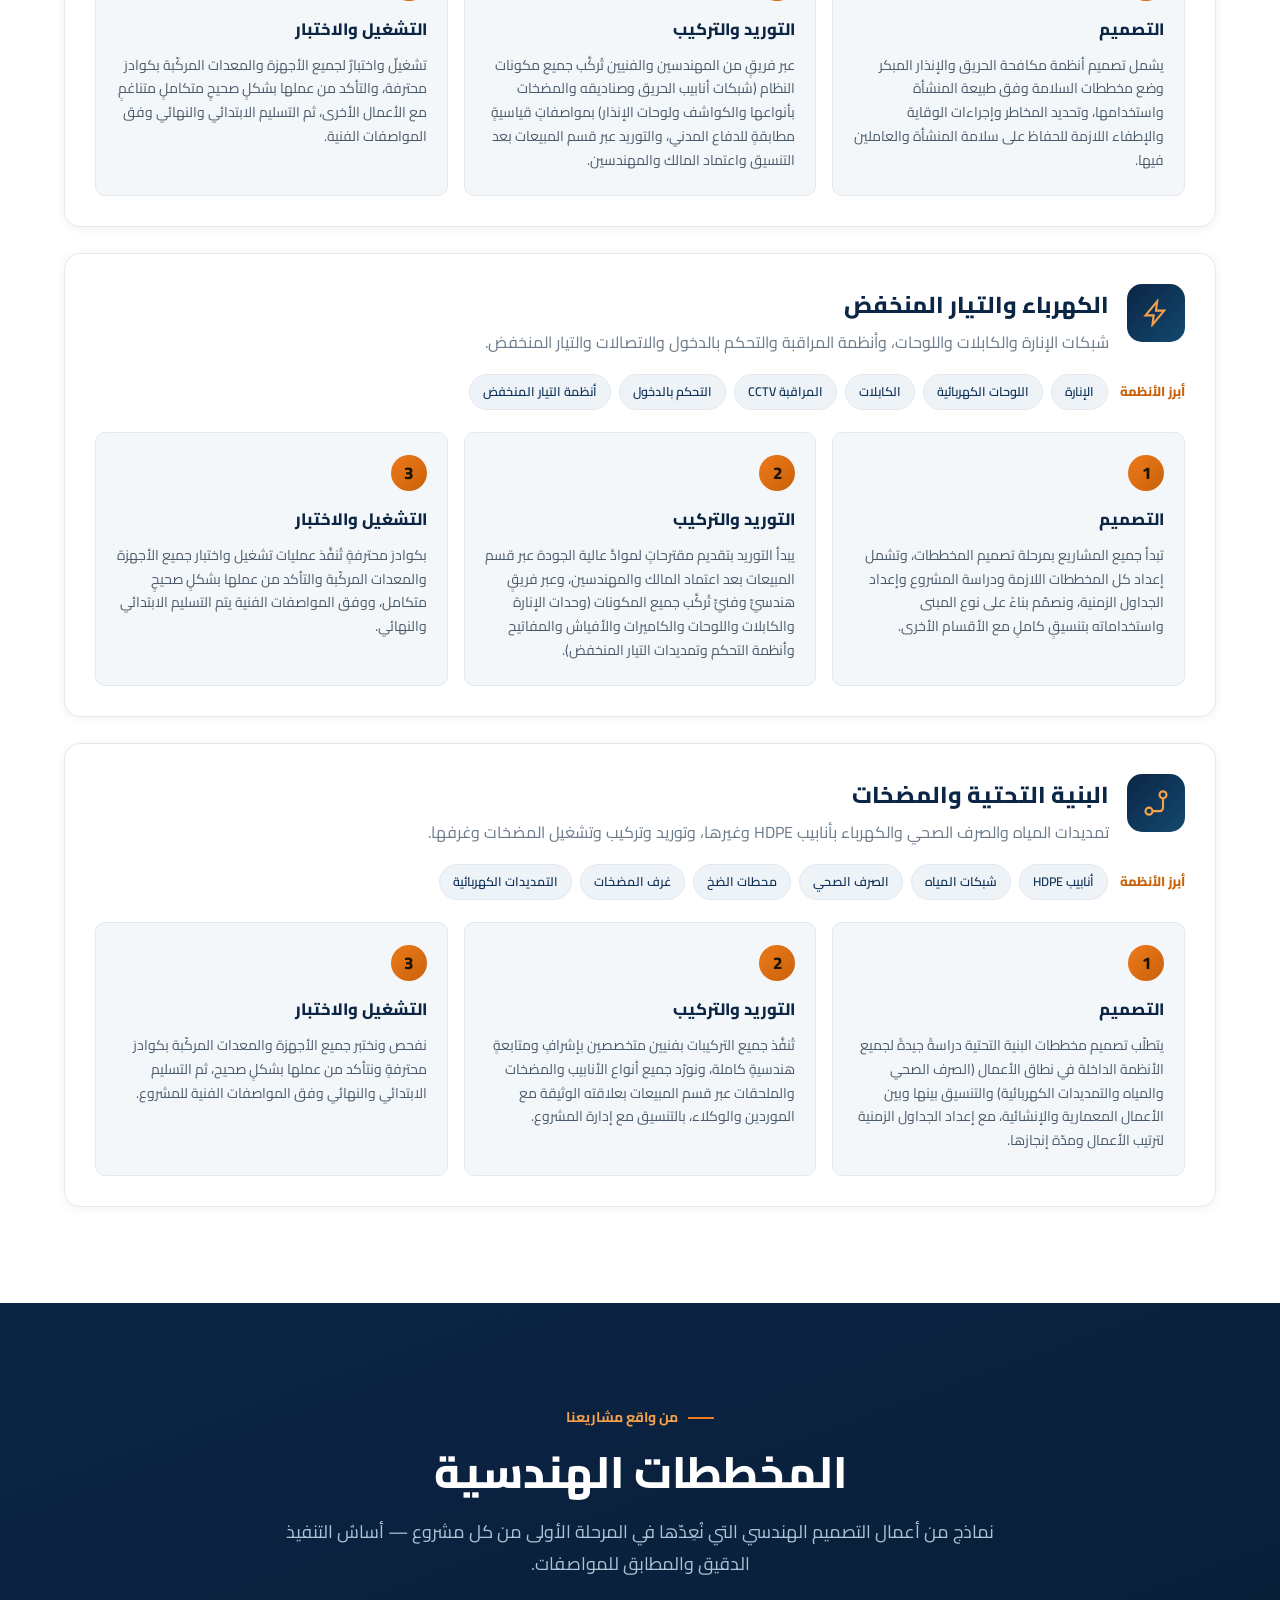
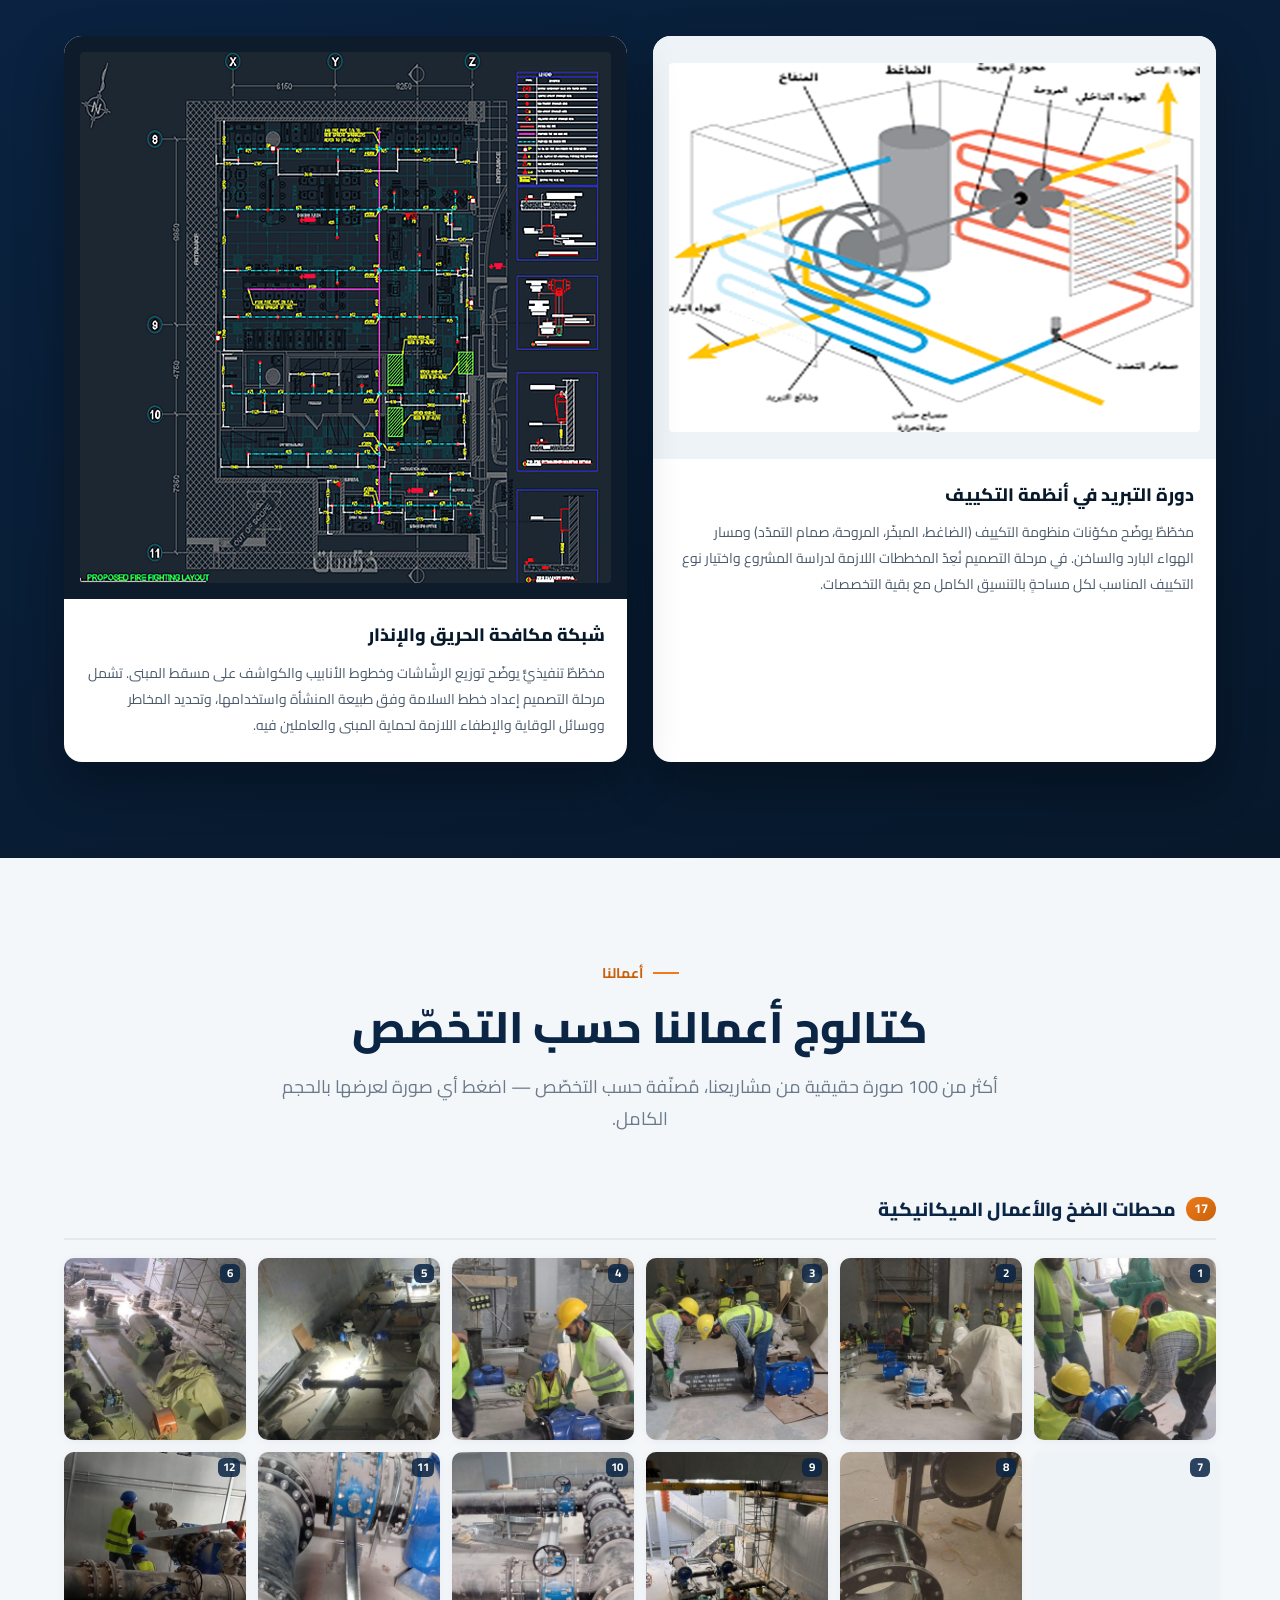
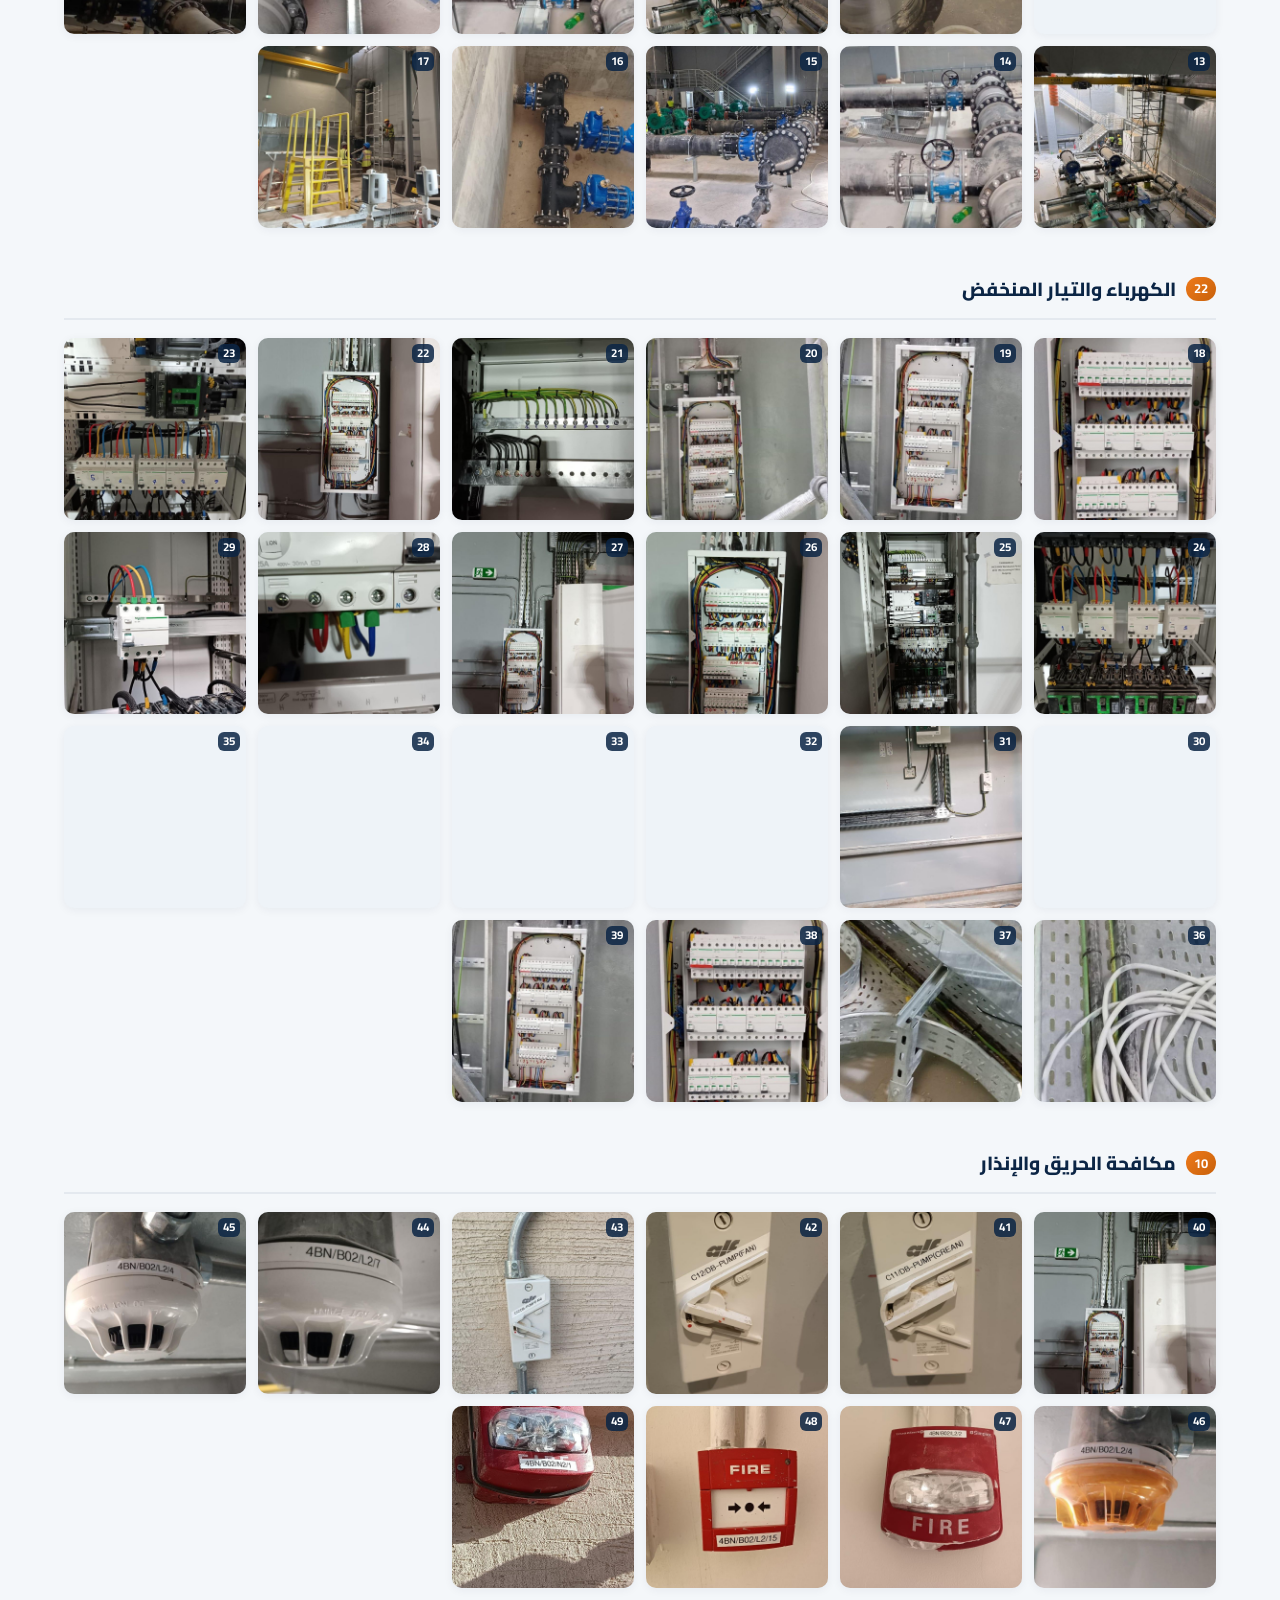
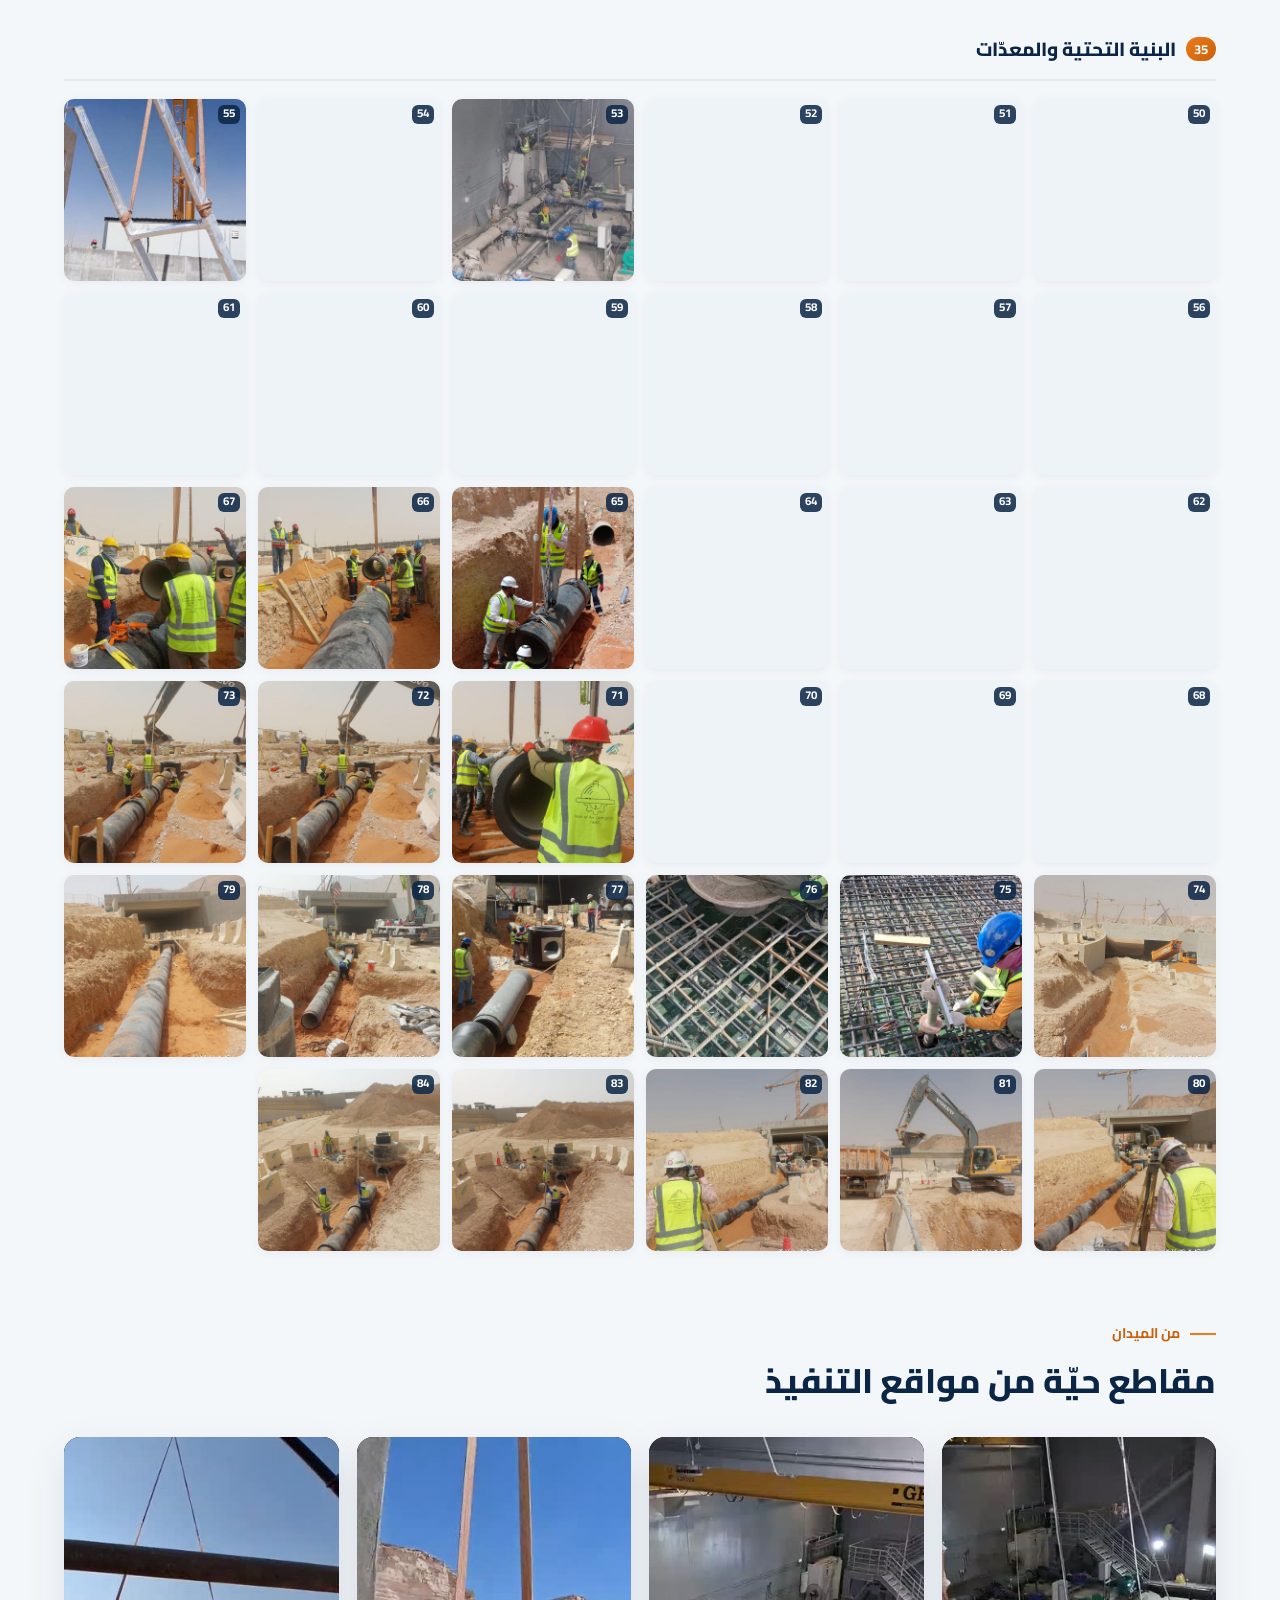
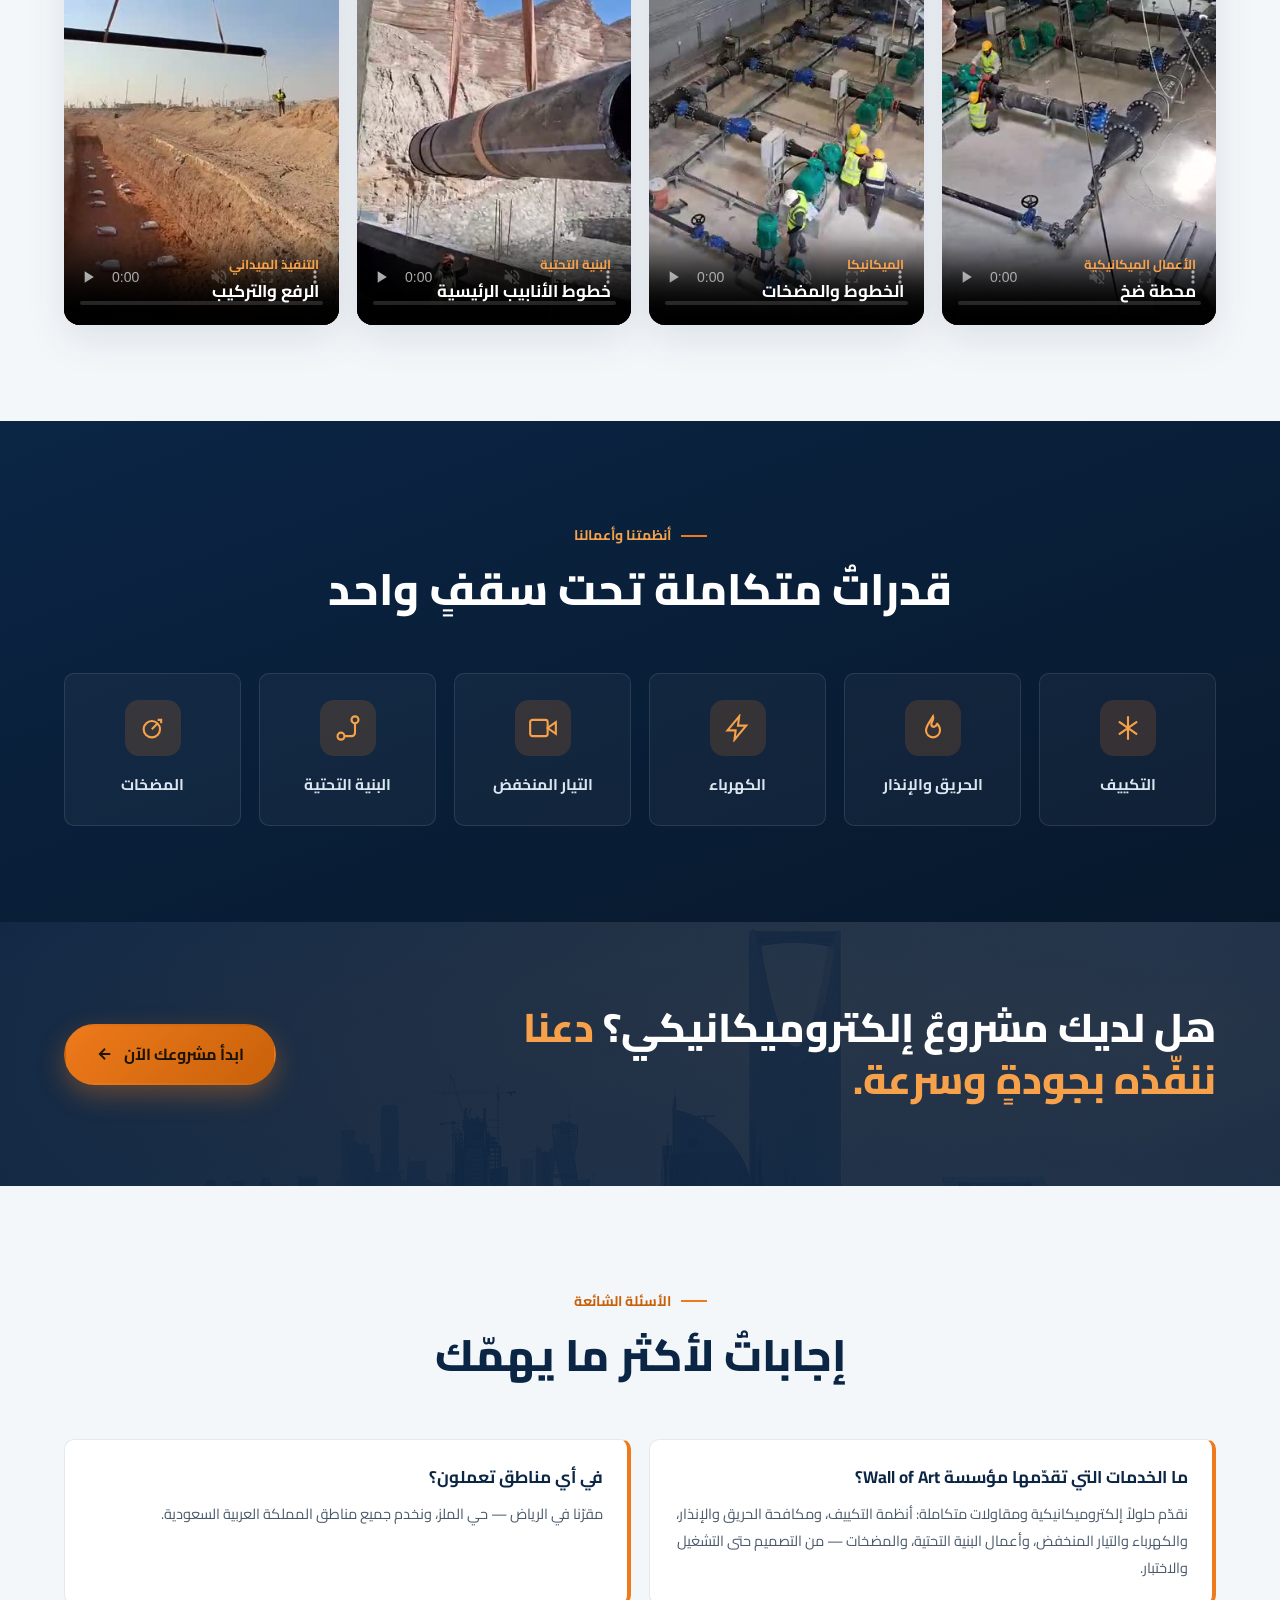
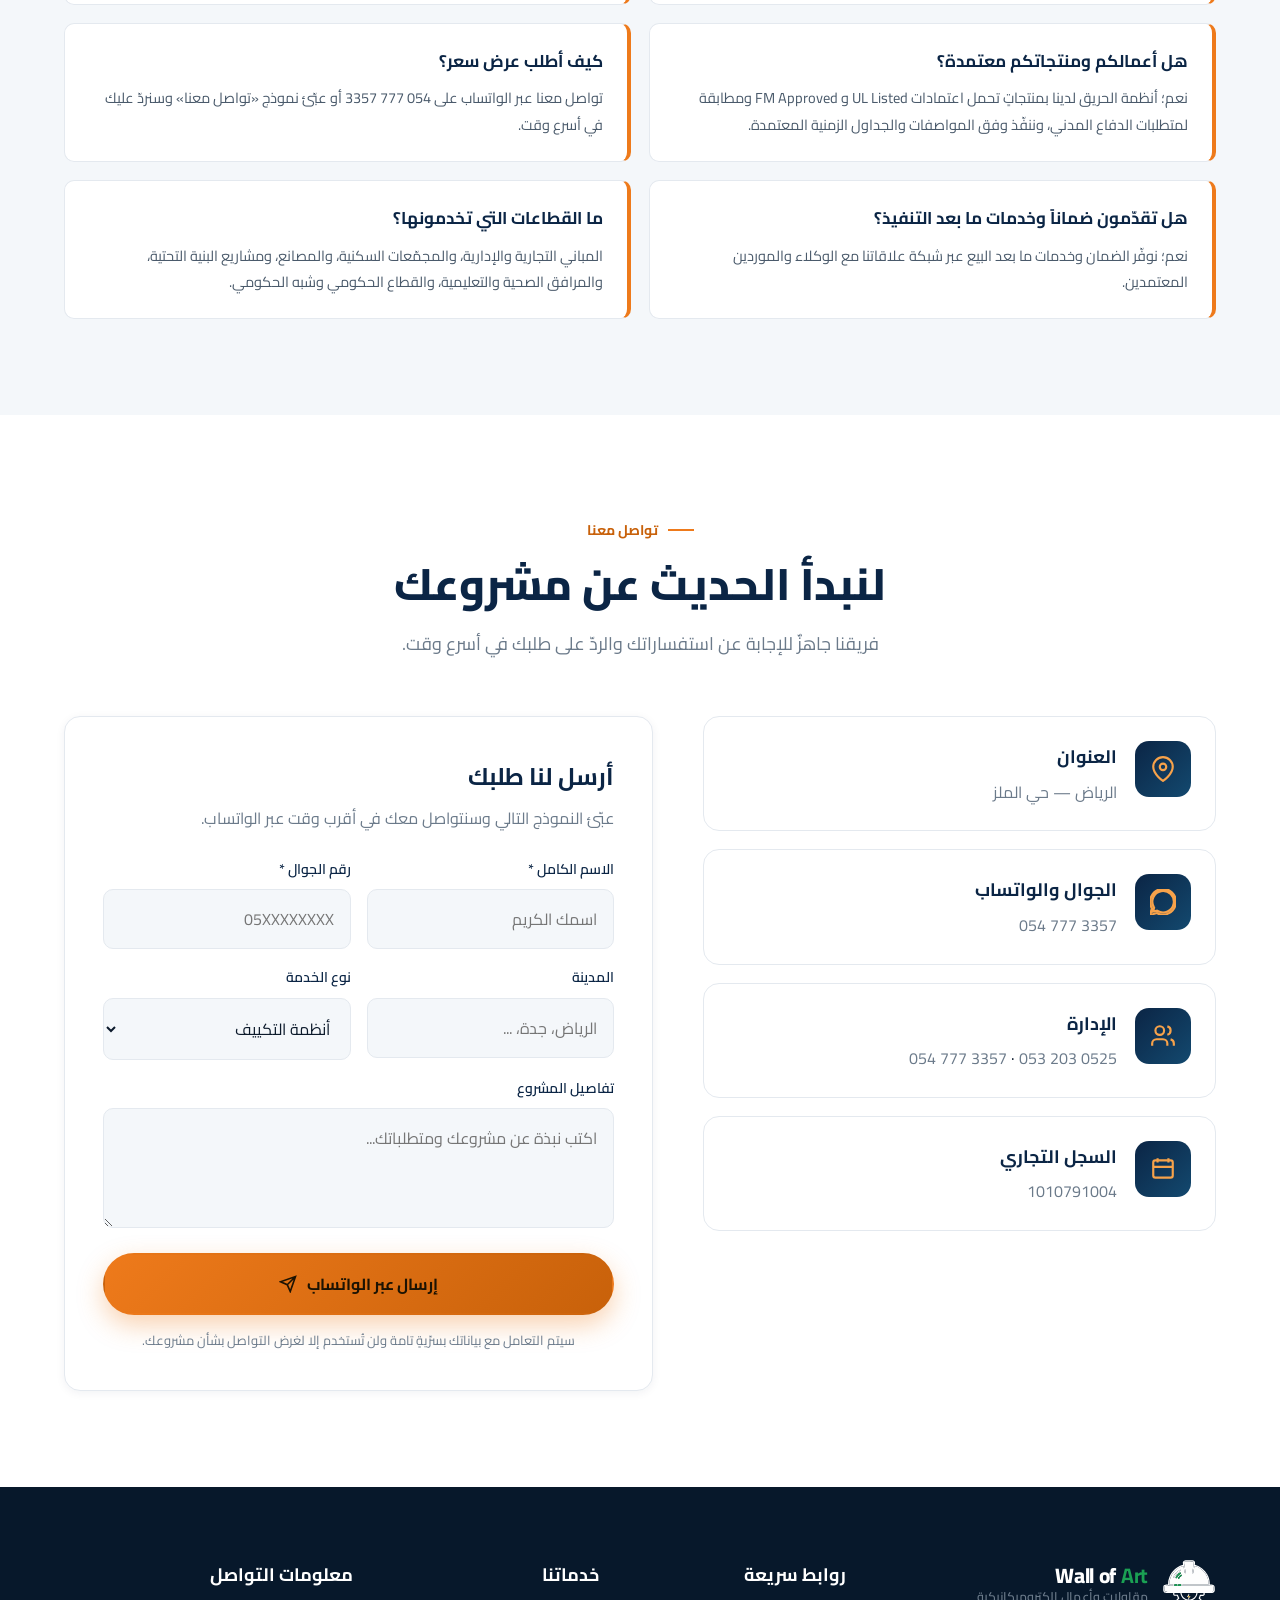
==== commit 2ff27af6: "Set contact/WhatsApp number to 054 777 3357 across site + PDF Change the main contact number from 05" ====
--- a/docs/index.html
+++ b/docs/index.html
@@ -46,14 +46,14 @@
     "url": "https://rqtec.github.io/Wall-of-Art/",
     "image": "https://rqtec.github.io/Wall-of-Art/static/img/og-image.jpg",
     "logo": "https://rqtec.github.io/Wall-of-Art/static/img/icon-512.png",
-    "telephone": "+966537773357",
+    "telephone": "+966547773357",
     "foundingDate": "2018",
     "slogan": "الجودة في تنفيذ الأعمال والسرعة في الإنجاز",
     "address": { "@type": "PostalAddress", "streetAddress": "حي الملز", "addressLocality": "الرياض", "addressRegion": "الرياض", "addressCountry": "SA" },
     "geo": { "@type": "GeoCoordinates", "latitude": 24.7136, "longitude": 46.6753 },
     "areaServed": { "@type": "Country", "name": "Saudi Arabia" },
     "knowsAbout": ["أنظمة التكييف", "مكافحة الحريق والإنذار", "الكهرباء والتيار المنخفض", "البنية التحتية والمضخات"],
-    "contactPoint": { "@type": "ContactPoint", "telephone": "+966537773357", "contactType": "sales", "areaServed": "SA", "availableLanguage": ["Arabic", "English"] }
+    "contactPoint": { "@type": "ContactPoint", "telephone": "+966547773357", "contactType": "sales", "areaServed": "SA", "availableLanguage": ["Arabic", "English"] }
   }
   </script>
 <script type="application/ld+json">
@@ -90,7 +90,7 @@
       "name": "كيف أطلب عرض سعر؟",
       "acceptedAnswer": {
         "@type": "Answer",
-        "text": "تواصل معنا عبر الواتساب على 053 777 3357 أو عبّئ نموذج «تواصل معنا» وسنردّ عليك في أسرع وقت."
+        "text": "تواصل معنا عبر الواتساب على 054 777 3357 أو عبّئ نموذج «تواصل معنا» وسنردّ عليك في أسرع وقت."
       }
     },
     {
@@ -119,9 +119,9 @@
 <div class="topbar">
   <div class="container">
     <div class="topbar-info">
-      <a href="tel:+966537773357">
+      <a href="tel:+966547773357">
         <svg viewBox="0 0 24 24" fill="none" stroke="currentColor" stroke-width="2"><path d="M22 16.92v3a2 2 0 0 1-2.18 2 19.8 19.8 0 0 1-8.63-3.07 19.5 19.5 0 0 1-6-6 19.8 19.8 0 0 1-3.07-8.67A2 2 0 0 1 4.11 2h3a2 2 0 0 1 2 1.72c.13.96.36 1.9.7 2.81a2 2 0 0 1-.45 2.11L8.09 9.91a16 16 0 0 0 6 6l1.27-1.27a2 2 0 0 1 2.11-.45c.91.34 1.85.57 2.81.7A2 2 0 0 1 22 16.92z"/></svg>
-        <span dir="ltr">053 777 3357</span>
+        <span dir="ltr">054 777 3357</span>
       </a>
       <a href="#contact" class="hide-sm">
         <svg viewBox="0 0 24 24" fill="none" stroke="currentColor" stroke-width="2"><path d="M21 10c0 7-9 13-9 13s-9-6-9-13a9 9 0 0 1 18 0z"/><circle cx="12" cy="10" r="3"/></svg>
@@ -133,7 +133,7 @@
       </a>
     </div>
     <div class="topbar-social">
-      <a href="https://wa.me/966537773357" aria-label="WhatsApp"><svg viewBox="0 0 24 24" fill="currentColor"><path d="M.05 24l1.7-6.2a11.9 11.9 0 1 1 4.5 4.4L.05 24zM6.6 20l.4.2a9.9 9.9 0 1 0-3.4-3.4l.2.4-1 3.7 3.8-.9zM17.5 14.4c-.2-.1-1.5-.7-1.7-.8-.2-.1-.4-.1-.6.1-.2.3-.7.8-.8 1-.2.2-.3.2-.6.1-1.5-.7-2.4-1.3-3.4-3-.3-.4.3-.4.7-1.3.1-.2 0-.3 0-.5s-.6-1.5-.9-2c-.2-.5-.4-.4-.6-.4h-.5c-.2 0-.5.1-.7.3-.3.3-1 1-1 2.4s1 2.8 1.2 3c.1.2 2 3 4.8 4.2 1.8.8 2.5.8 3.4.7.5-.1 1.5-.6 1.7-1.2.2-.6.2-1.1.2-1.2-.1-.1-.3-.2-.6-.3z"/></svg></a>
+      <a href="https://wa.me/966547773357" aria-label="WhatsApp"><svg viewBox="0 0 24 24" fill="currentColor"><path d="M.05 24l1.7-6.2a11.9 11.9 0 1 1 4.5 4.4L.05 24zM6.6 20l.4.2a9.9 9.9 0 1 0-3.4-3.4l.2.4-1 3.7 3.8-.9zM17.5 14.4c-.2-.1-1.5-.7-1.7-.8-.2-.1-.4-.1-.6.1-.2.3-.7.8-.8 1-.2.2-.3.2-.6.1-1.5-.7-2.4-1.3-3.4-3-.3-.4.3-.4.7-1.3.1-.2 0-.3 0-.5s-.6-1.5-.9-2c-.2-.5-.4-.4-.6-.4h-.5c-.2 0-.5.1-.7.3-.3.3-1 1-1 2.4s1 2.8 1.2 3c.1.2 2 3 4.8 4.2 1.8.8 2.5.8 3.4.7.5-.1 1.5-.6 1.7-1.2.2-.6.2-1.1.2-1.2-.1-.1-.3-.2-.6-.3z"/></svg></a>
     </div>
   </div>
 </div>
@@ -641,7 +641,7 @@
       <div class="faq-item reveal"><h4>ما الخدمات التي تقدّمها مؤسسة Wall of Art؟</h4><p>نقدّم حلولاً إلكتروميكانيكية ومقاولات متكاملة: أنظمة التكييف، ومكافحة الحريق والإنذار، والكهرباء والتيار المنخفض، وأعمال البنية التحتية، والمضخات — من التصميم حتى التشغيل والاختبار.</p></div>
       <div class="faq-item reveal"><h4>في أي مناطق تعملون؟</h4><p>مقرّنا في الرياض — حي الملز، ونخدم جميع مناطق المملكة العربية السعودية.</p></div>
       <div class="faq-item reveal"><h4>هل أعمالكم ومنتجاتكم معتمدة؟</h4><p>نعم؛ أنظمة الحريق لدينا بمنتجاتٍ تحمل اعتمادات UL Listed و FM Approved ومطابقة لمتطلبات الدفاع المدني، وننفّذ وفق المواصفات والجداول الزمنية المعتمدة.</p></div>
-      <div class="faq-item reveal"><h4>كيف أطلب عرض سعر؟</h4><p>تواصل معنا عبر الواتساب على 053 777 3357 أو عبّئ نموذج «تواصل معنا» وسنردّ عليك في أسرع وقت.</p></div>
+      <div class="faq-item reveal"><h4>كيف أطلب عرض سعر؟</h4><p>تواصل معنا عبر الواتساب على 054 777 3357 أو عبّئ نموذج «تواصل معنا» وسنردّ عليك في أسرع وقت.</p></div>
       <div class="faq-item reveal"><h4>هل تقدّمون ضماناً وخدمات ما بعد التنفيذ؟</h4><p>نعم؛ نوفّر الضمان وخدمات ما بعد البيع عبر شبكة علاقاتنا مع الوكلاء والموردين المعتمدين.</p></div>
       <div class="faq-item reveal"><h4>ما القطاعات التي تخدمونها؟</h4><p>المباني التجارية والإدارية، والمجمّعات السكنية، والمصانع، ومشاريع البنية التحتية، والمرافق الصحية والتعليمية، والقطاع الحكومي وشبه الحكومي.</p></div>
     </div>
@@ -664,11 +664,11 @@
         </div>
         <div class="info-card">
           <div class="info-ico"><svg viewBox="0 0 24 24" fill="none" stroke="currentColor" stroke-width="2"><path d="M.05 24l1.7-6.2a11.9 11.9 0 1 1 4.5 4.4L.05 24zM6.6 20l.4.2a9.9 9.9 0 1 0-3.4-3.4l.2.4-1 3.7 3.8-.9z"/></svg></div>
-          <div><h4>الجوال والواتساب</h4><a href="https://wa.me/966537773357" dir="ltr">053 777 3357</a></div>
+          <div><h4>الجوال والواتساب</h4><a href="https://wa.me/966547773357" dir="ltr">054 777 3357</a></div>
         </div>
         <div class="info-card">
           <div class="info-ico"><svg viewBox="0 0 24 24" fill="none" stroke="currentColor" stroke-width="2"><path d="M16 21v-2a4 4 0 0 0-4-4H6a4 4 0 0 0-4 4v2"/><circle cx="9" cy="7" r="4"/><path d="M22 21v-2a4 4 0 0 0-3-3.87M16 3.13a4 4 0 0 1 0 7.75"/></svg></div>
-          <div><h4>الإدارة</h4><a href="tel:+966532030525" dir="ltr">053 203 0525</a> · <a href="tel:+966537773357" dir="ltr">053 777 3357</a></div>
+          <div><h4>الإدارة</h4><a href="tel:+966532030525" dir="ltr">053 203 0525</a> · <a href="tel:+966547773357" dir="ltr">054 777 3357</a></div>
         </div>
         <div class="info-card">
           <div class="info-ico"><svg viewBox="0 0 24 24" fill="none" stroke="currentColor" stroke-width="2"><rect x="3" y="4" width="18" height="16" rx="2"/><path d="M7 2v4M17 2v4M3 10h18"/></svg></div>
@@ -676,7 +676,7 @@
         </div>
       </div>
 
-      <form class="contact-form reveal d1" data-wa="966537773357" action="javascript:void(0)">
+      <form class="contact-form reveal d1" data-wa="966547773357" action="javascript:void(0)">
         <h3>أرسل لنا طلبك</h3>
         <p class="fm-sub">عبّئ النموذج التالي وسنتواصل معك في أقرب وقت عبر الواتساب.</p>
         <div class="fm-row">
@@ -716,7 +716,7 @@
         </a>
         <p>مؤسسة سعودية متخصّصة في الأعمال الإلكتروميكانيكية والمقاولات العامة، تحت شعار «الجودة في تنفيذ الأعمال والسرعة في الإنجاز».</p>
         <div class="footer-social">
-          <a href="https://wa.me/966537773357" aria-label="WhatsApp"><svg viewBox="0 0 24 24" fill="currentColor"><path d="M.05 24l1.7-6.2a11.9 11.9 0 1 1 4.5 4.4L.05 24zM6.6 20l.4.2a9.9 9.9 0 1 0-3.4-3.4l.2.4-1 3.7 3.8-.9zM17.5 14.4c-.2-.1-1.5-.7-1.7-.8-.2-.1-.4-.1-.6.1-.2.3-.7.8-.8 1-.2.2-.3.2-.6.1-1.5-.7-2.4-1.3-3.4-3-.3-.4.3-.4.7-1.3.1-.2 0-.3 0-.5s-.6-1.5-.9-2c-.2-.5-.4-.4-.6-.4h-.5c-.2 0-.5.1-.7.3-.3.3-1 1-1 2.4s1 2.8 1.2 3c.1.2 2 3 4.8 4.2 1.8.8 2.5.8 3.4.7.5-.1 1.5-.6 1.7-1.2.2-.6.2-1.1.2-1.2-.1-.1-.3-.2-.6-.3z"/></svg></a>
+          <a href="https://wa.me/966547773357" aria-label="WhatsApp"><svg viewBox="0 0 24 24" fill="currentColor"><path d="M.05 24l1.7-6.2a11.9 11.9 0 1 1 4.5 4.4L.05 24zM6.6 20l.4.2a9.9 9.9 0 1 0-3.4-3.4l.2.4-1 3.7 3.8-.9zM17.5 14.4c-.2-.1-1.5-.7-1.7-.8-.2-.1-.4-.1-.6.1-.2.3-.7.8-.8 1-.2.2-.3.2-.6.1-1.5-.7-2.4-1.3-3.4-3-.3-.4.3-.4.7-1.3.1-.2 0-.3 0-.5s-.6-1.5-.9-2c-.2-.5-.4-.4-.6-.4h-.5c-.2 0-.5.1-.7.3-.3.3-1 1-1 2.4s1 2.8 1.2 3c.1.2 2 3 4.8 4.2 1.8.8 2.5.8 3.4.7.5-.1 1.5-.6 1.7-1.2.2-.6.2-1.1.2-1.2-.1-.1-.3-.2-.6-.3z"/></svg></a>
         </div>
       </div>
       <div class="footer-col">
@@ -742,7 +742,7 @@
         <h4>معلومات التواصل</h4>
         <ul class="footer-contact">
           <li><svg viewBox="0 0 24 24" fill="none" stroke="currentColor" stroke-width="2"><path d="M21 10c0 7-9 13-9 13s-9-6-9-13a9 9 0 0 1 18 0z"/><circle cx="12" cy="10" r="3"/></svg><span>الرياض — حي الملز</span></li>
-          <li><svg viewBox="0 0 24 24" fill="none" stroke="currentColor" stroke-width="2"><path d="M.05 24l1.7-6.2a11.9 11.9 0 1 1 4.5 4.4L.05 24zM6.6 20l.4.2a9.9 9.9 0 1 0-3.4-3.4l.2.4-1 3.7 3.8-.9z"/></svg><a href="https://wa.me/966537773357" dir="ltr">053 777 3357</a></li>
+          <li><svg viewBox="0 0 24 24" fill="none" stroke="currentColor" stroke-width="2"><path d="M.05 24l1.7-6.2a11.9 11.9 0 1 1 4.5 4.4L.05 24zM6.6 20l.4.2a9.9 9.9 0 1 0-3.4-3.4l.2.4-1 3.7 3.8-.9z"/></svg><a href="https://wa.me/966547773357" dir="ltr">054 777 3357</a></li>
           <li><svg viewBox="0 0 24 24" fill="none" stroke="currentColor" stroke-width="2"><rect x="3" y="4" width="18" height="16" rx="2"/><path d="M7 2v4M17 2v4M3 10h18"/></svg><span>السجل التجاري: 1010791004</span></li>
         </ul>
       </div>
@@ -758,7 +758,7 @@
 </footer>
 
 <!-- ===================== FLOATING ===================== -->
-<a href="https://wa.me/966537773357" class="fab fab-wa" target="_blank" rel="noopener" aria-label="واتساب">
+<a href="https://wa.me/966547773357" class="fab fab-wa" target="_blank" rel="noopener" aria-label="واتساب">
   <svg viewBox="0 0 24 24" fill="currentColor"><path d="M.05 24l1.7-6.2a11.9 11.9 0 1 1 4.5 4.4L.05 24zM6.6 20l.4.2a9.9 9.9 0 1 0-3.4-3.4l.2.4-1 3.7 3.8-.9zM17.5 14.4c-.2-.1-1.5-.7-1.7-.8-.2-.1-.4-.1-.6.1-.2.3-.7.8-.8 1-.2.2-.3.2-.6.1-1.5-.7-2.4-1.3-3.4-3-.3-.4.3-.4.7-1.3.1-.2 0-.3 0-.5s-.6-1.5-.9-2c-.2-.5-.4-.4-.6-.4h-.5c-.2 0-.5.1-.7.3-.3.3-1 1-1 2.4s1 2.8 1.2 3c.1.2 2 3 4.8 4.2 1.8.8 2.5.8 3.4.7.5-.1 1.5-.6 1.7-1.2.2-.6.2-1.1.2-1.2-.1-.1-.3-.2-.6-.3z"/></svg>
 </a>
 <button class="fab fab-top" id="backTop" aria-label="للأعلى">
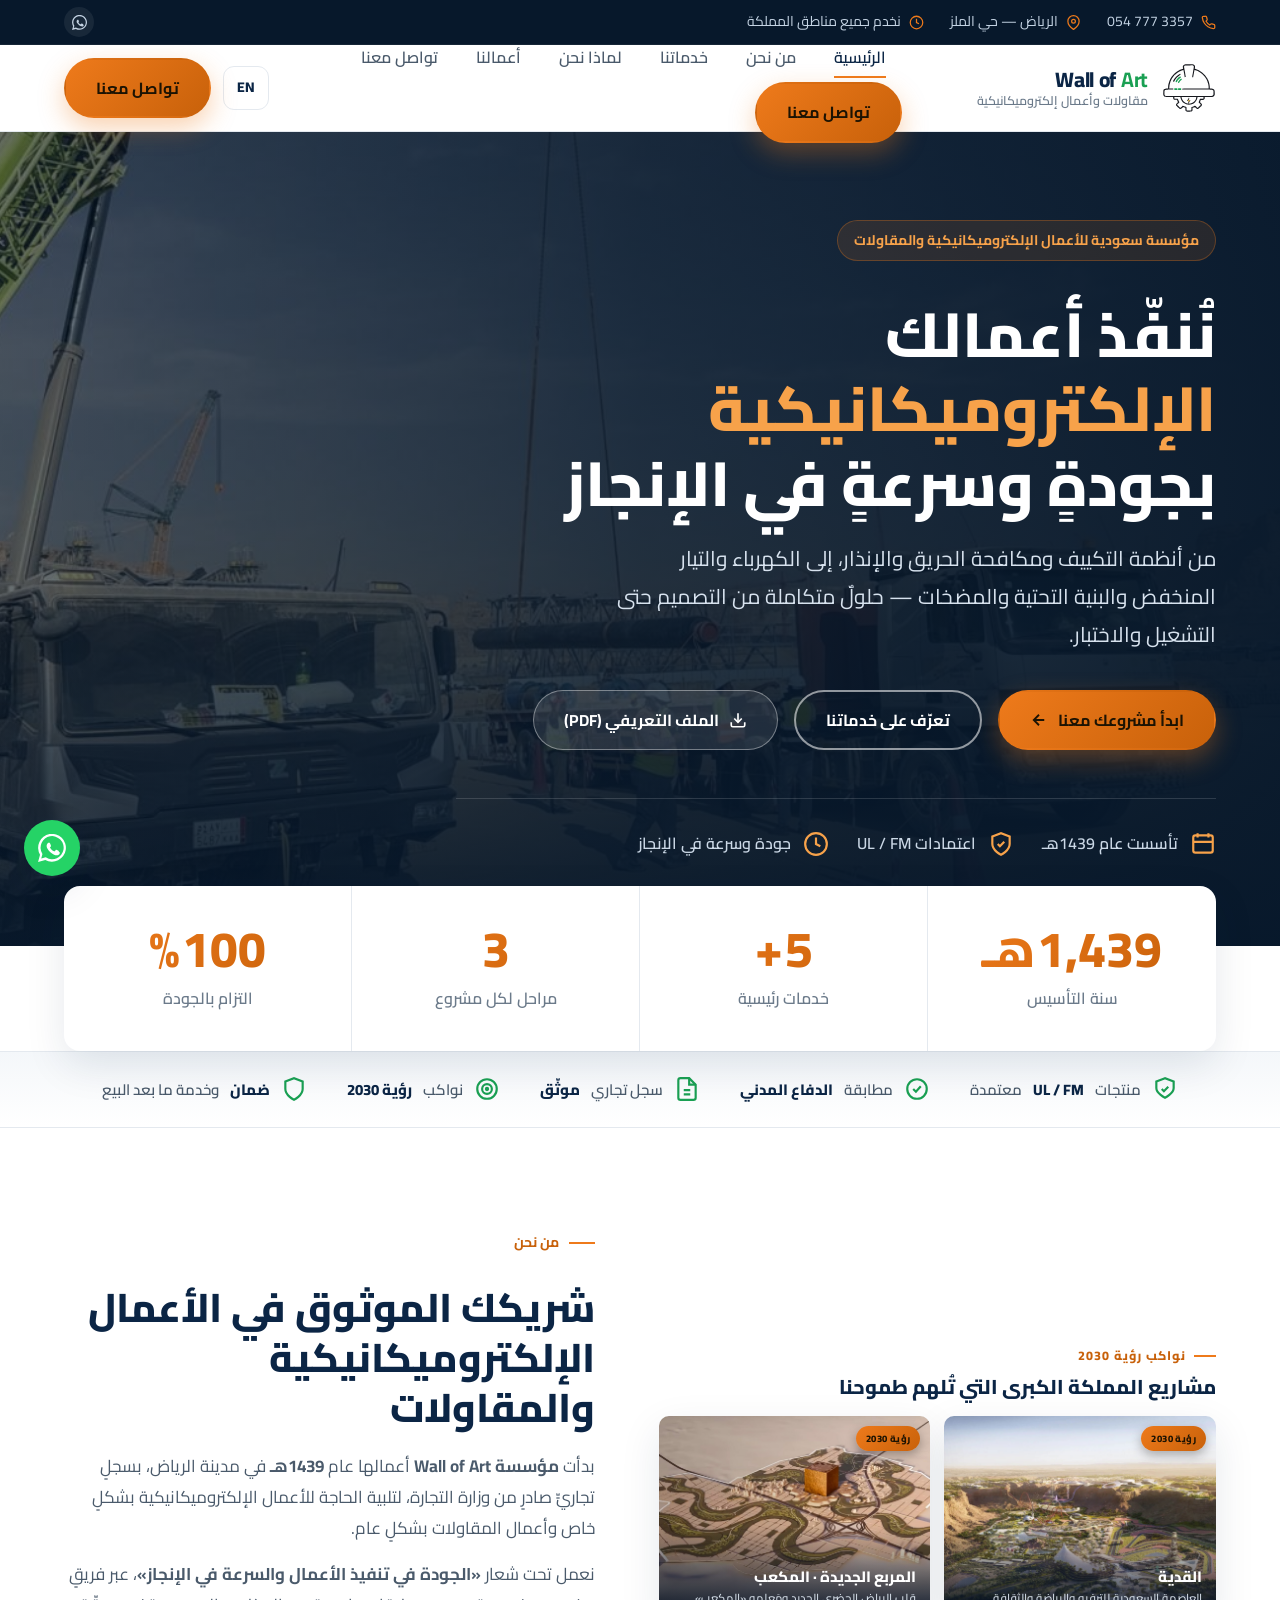
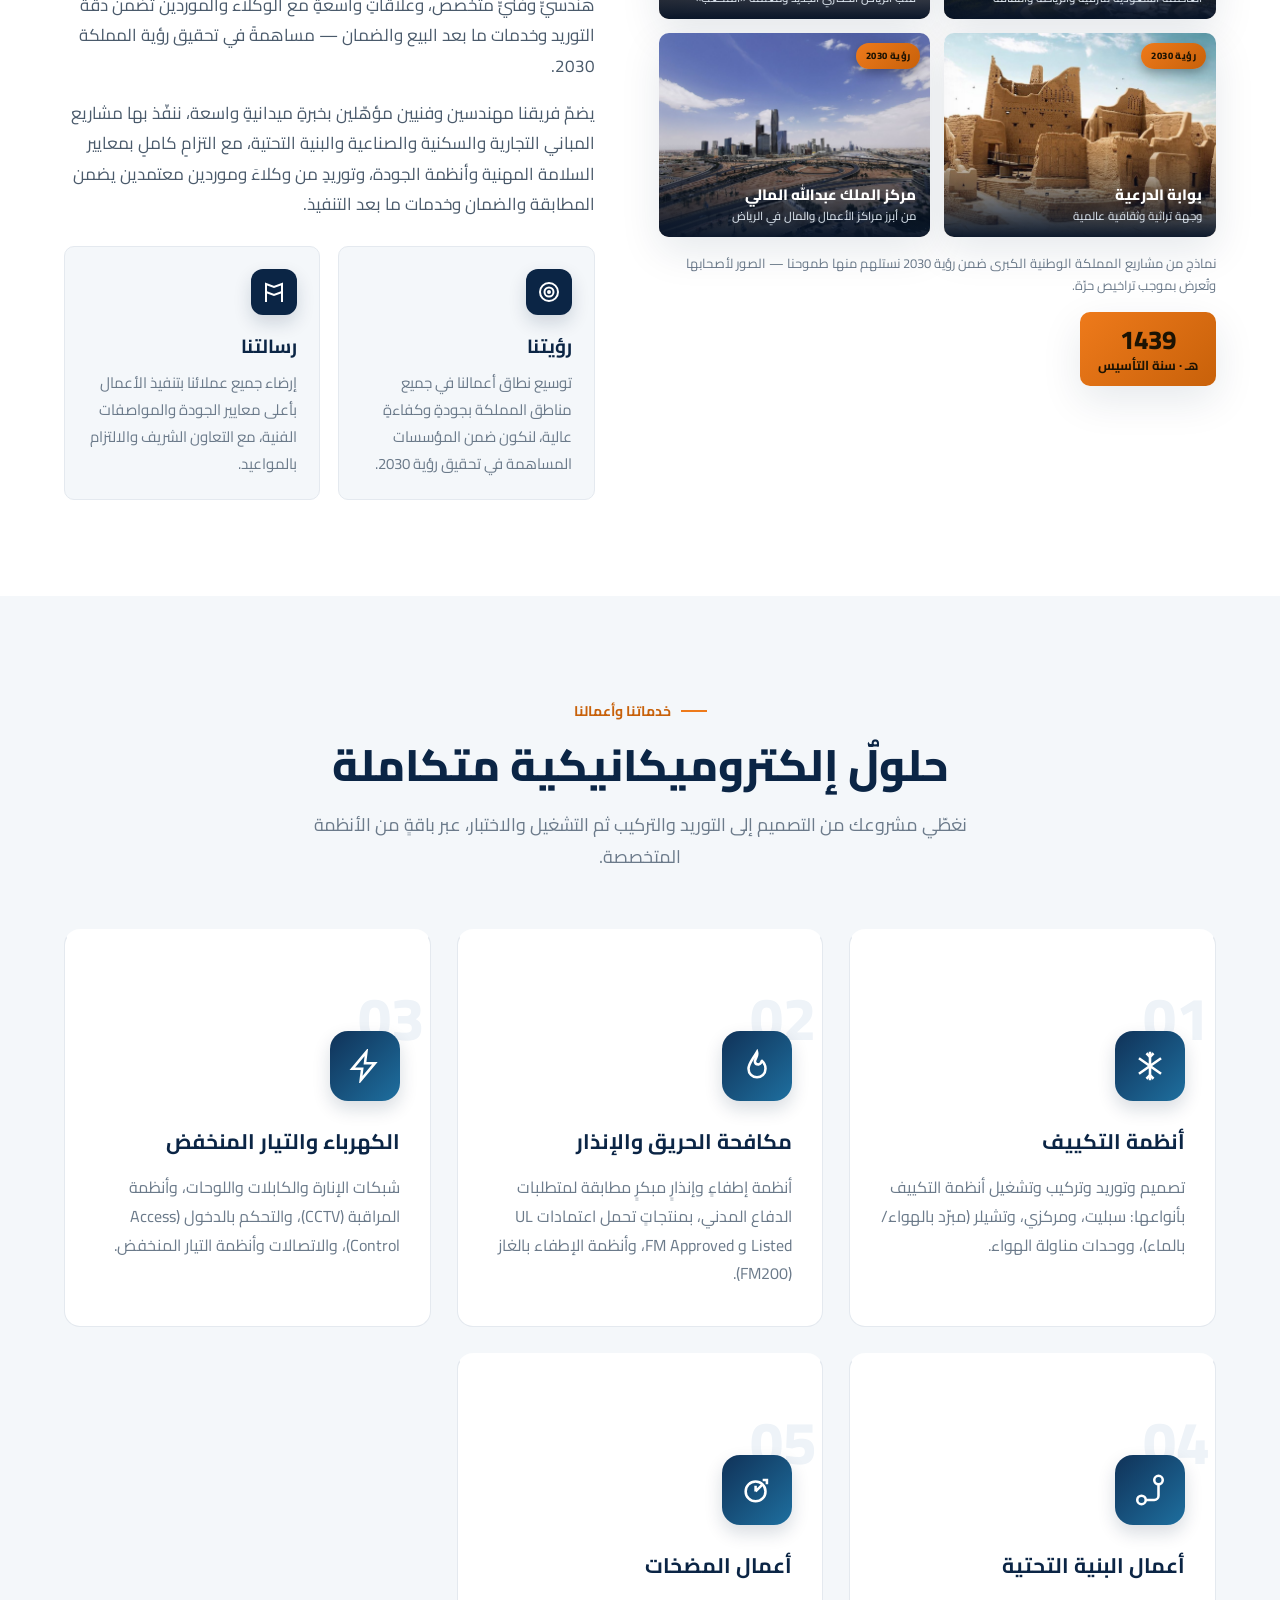
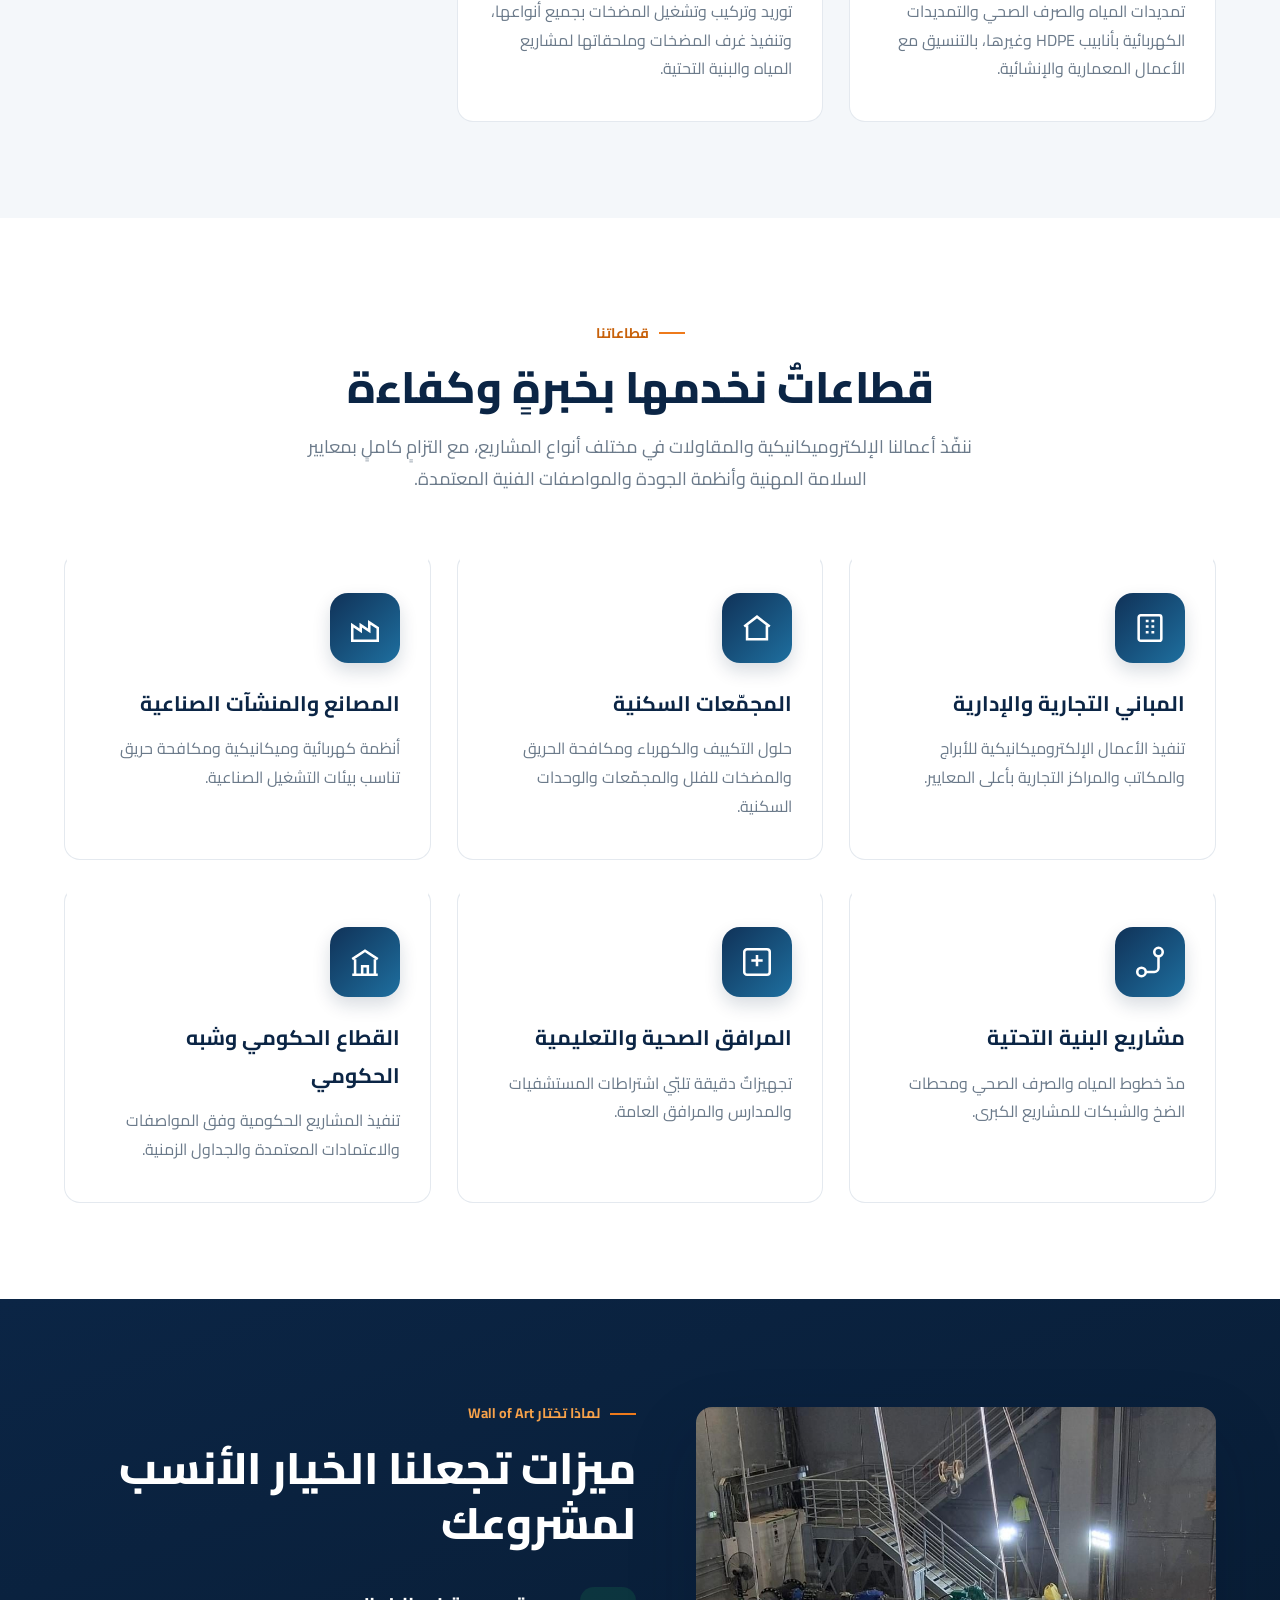
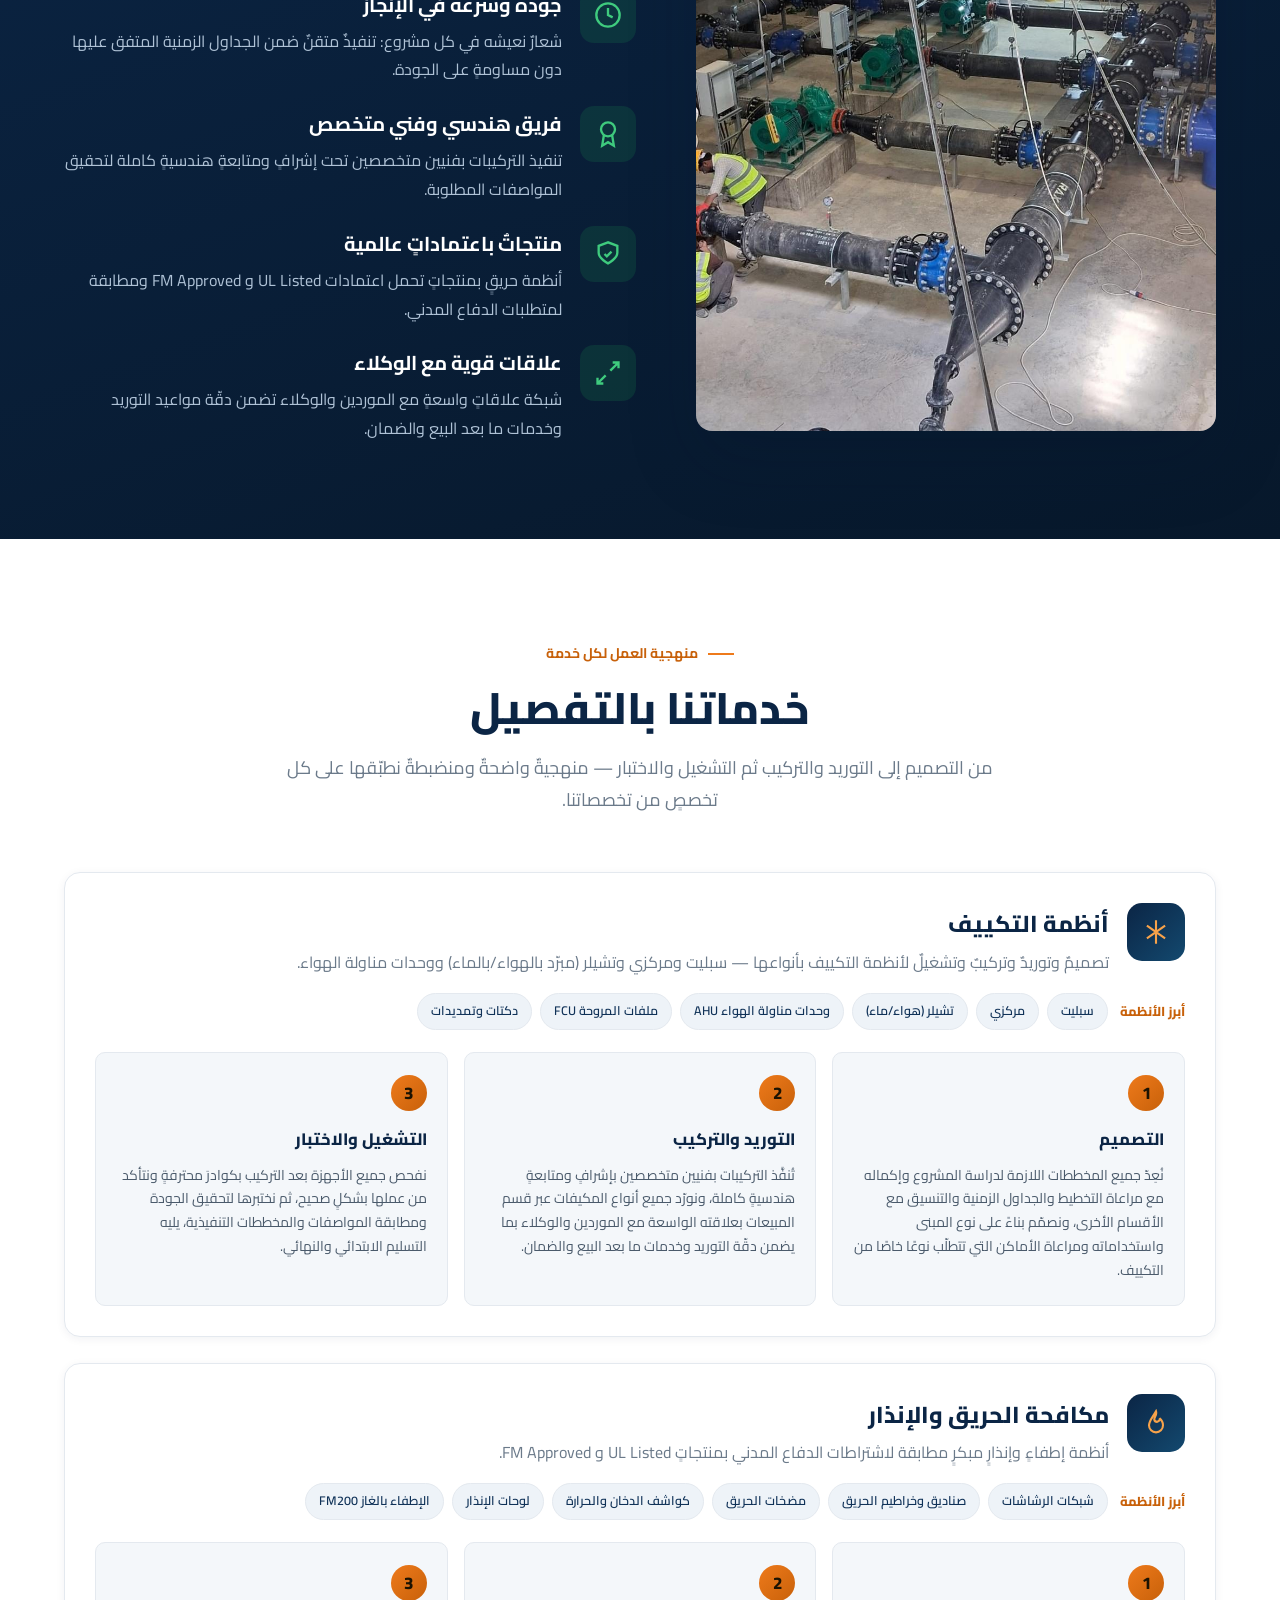
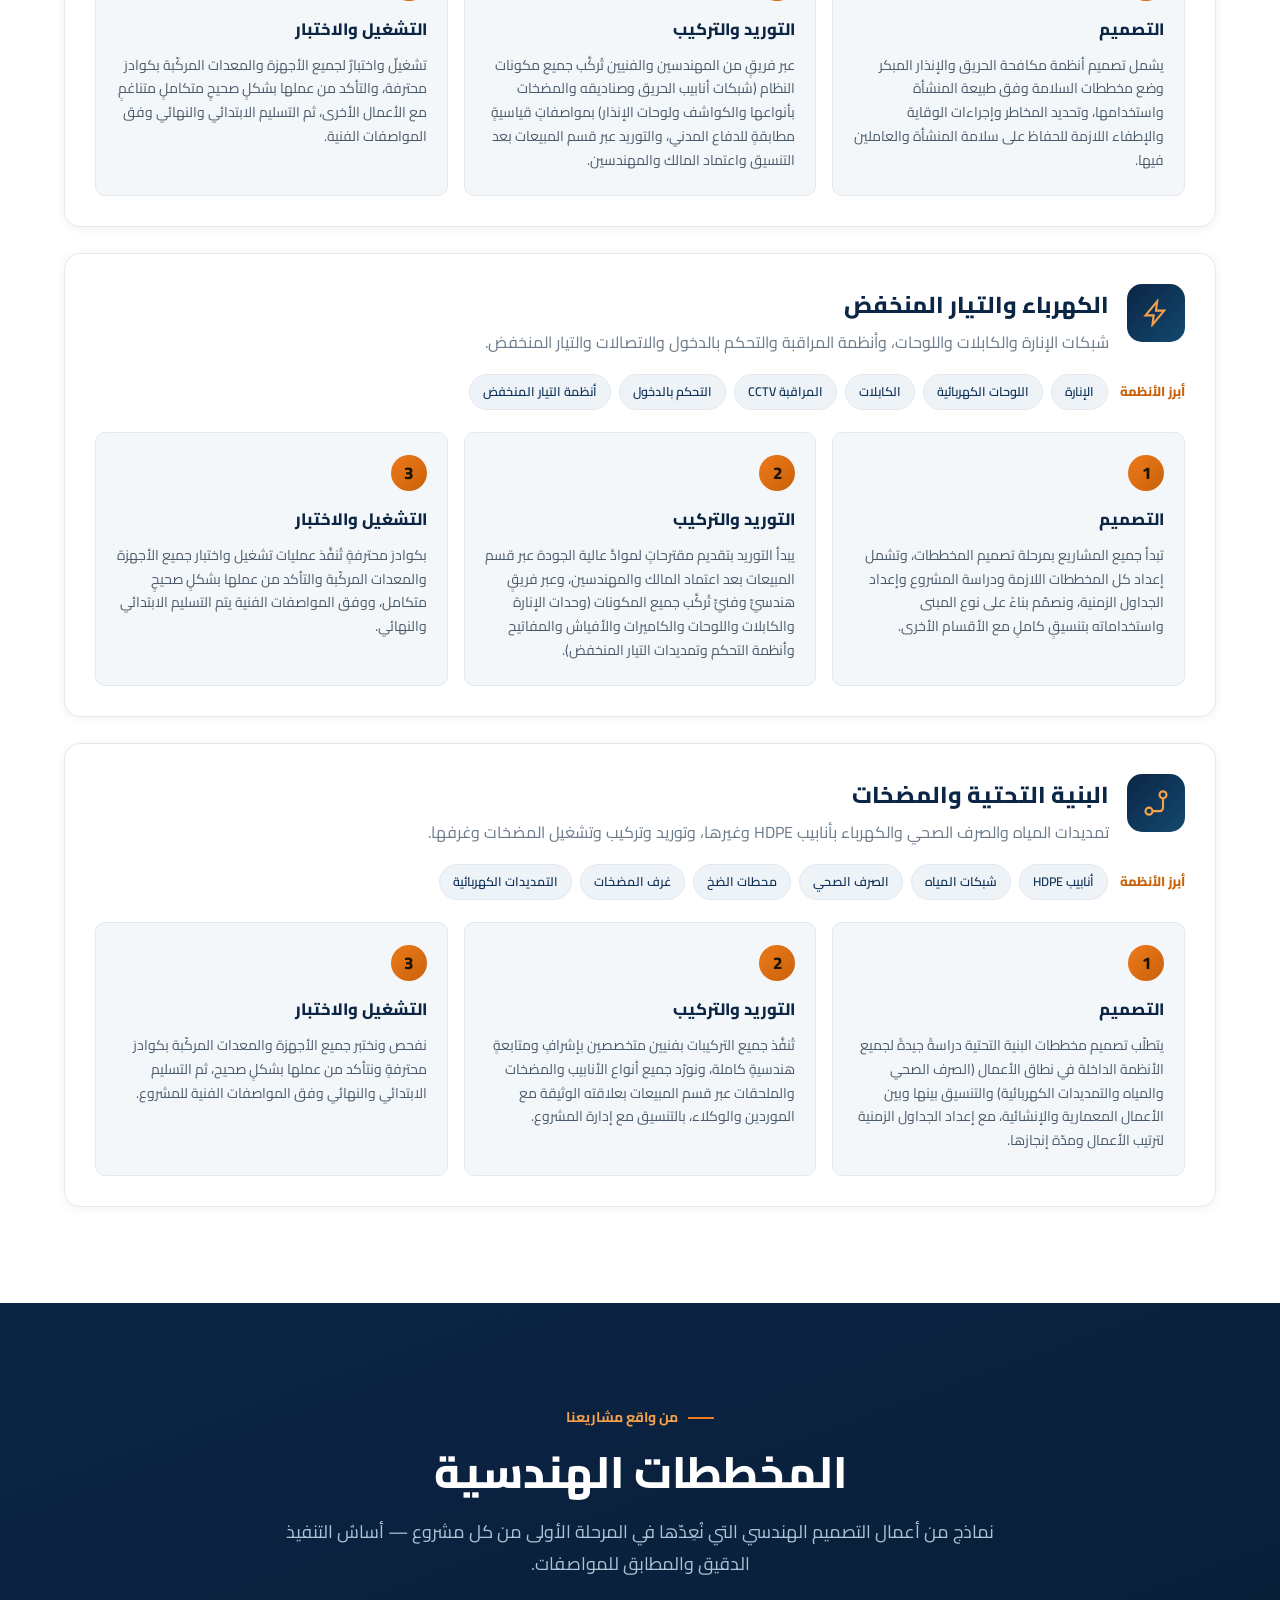
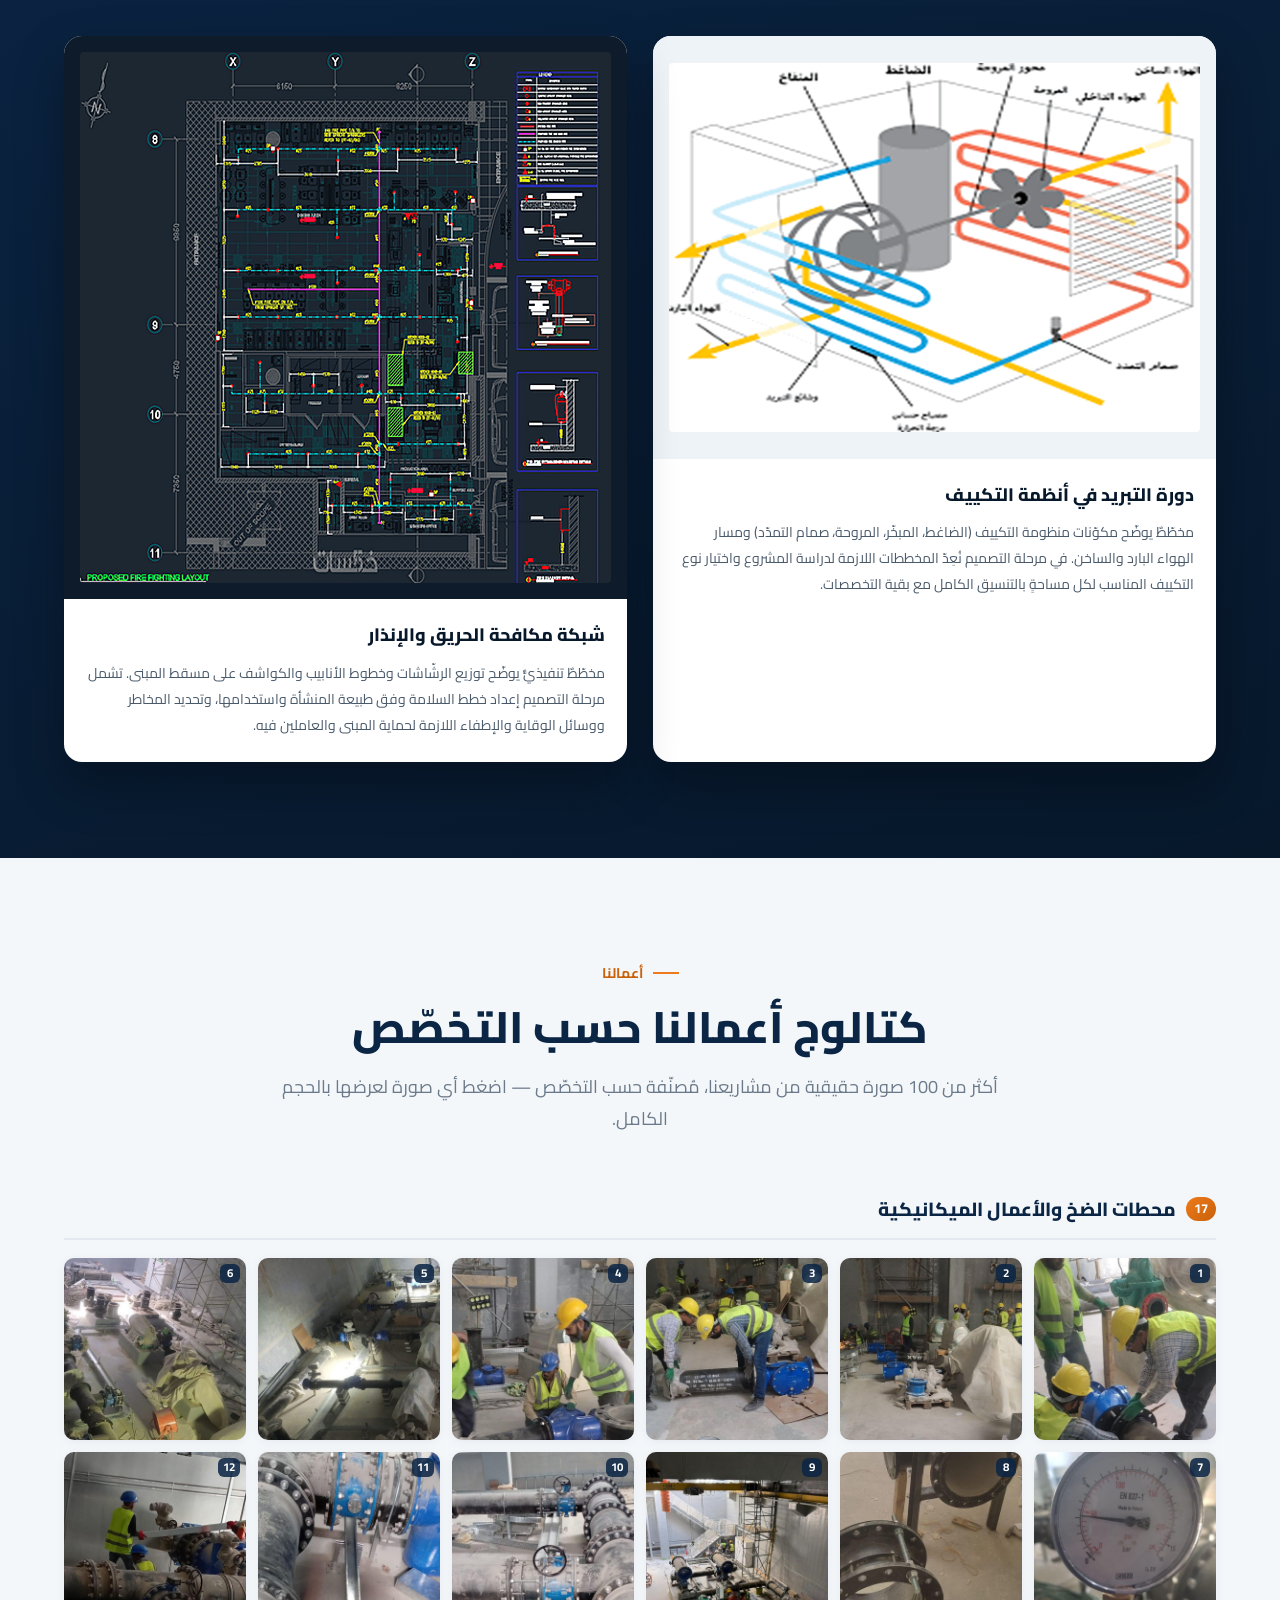
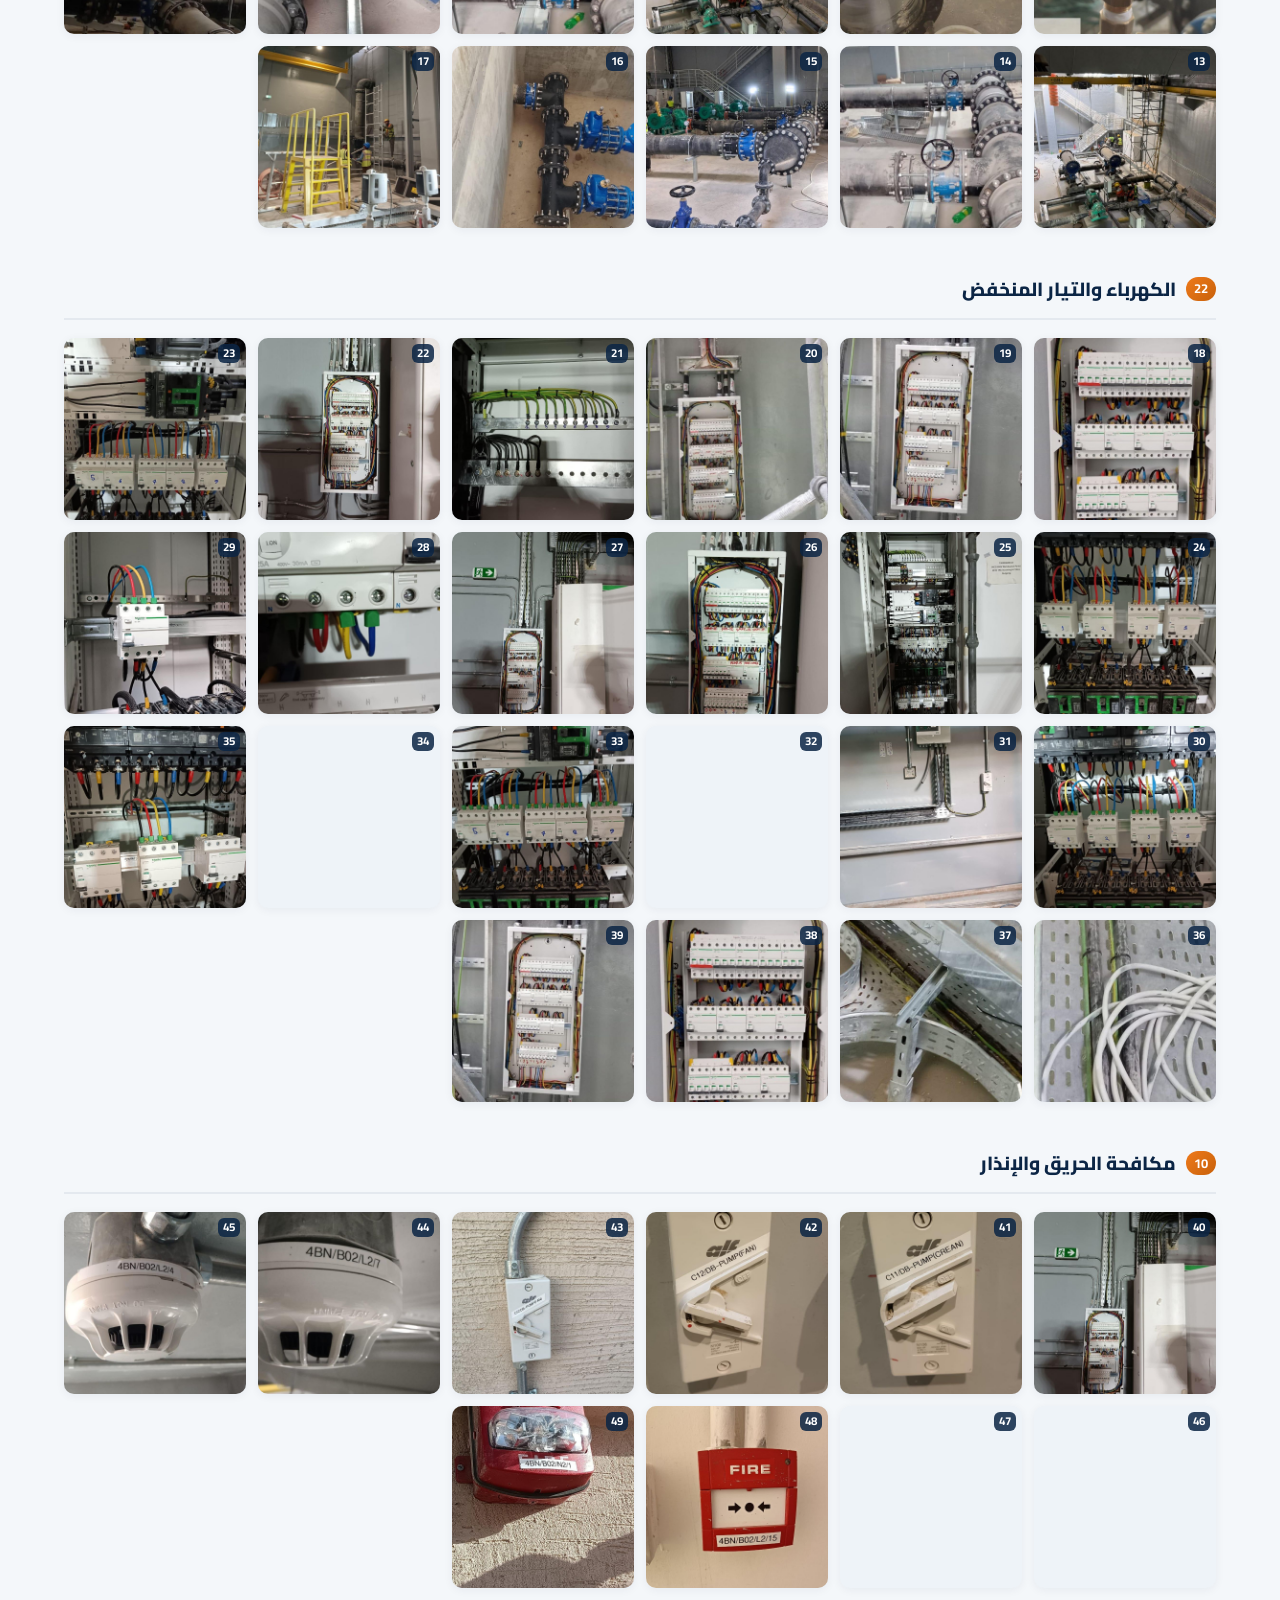
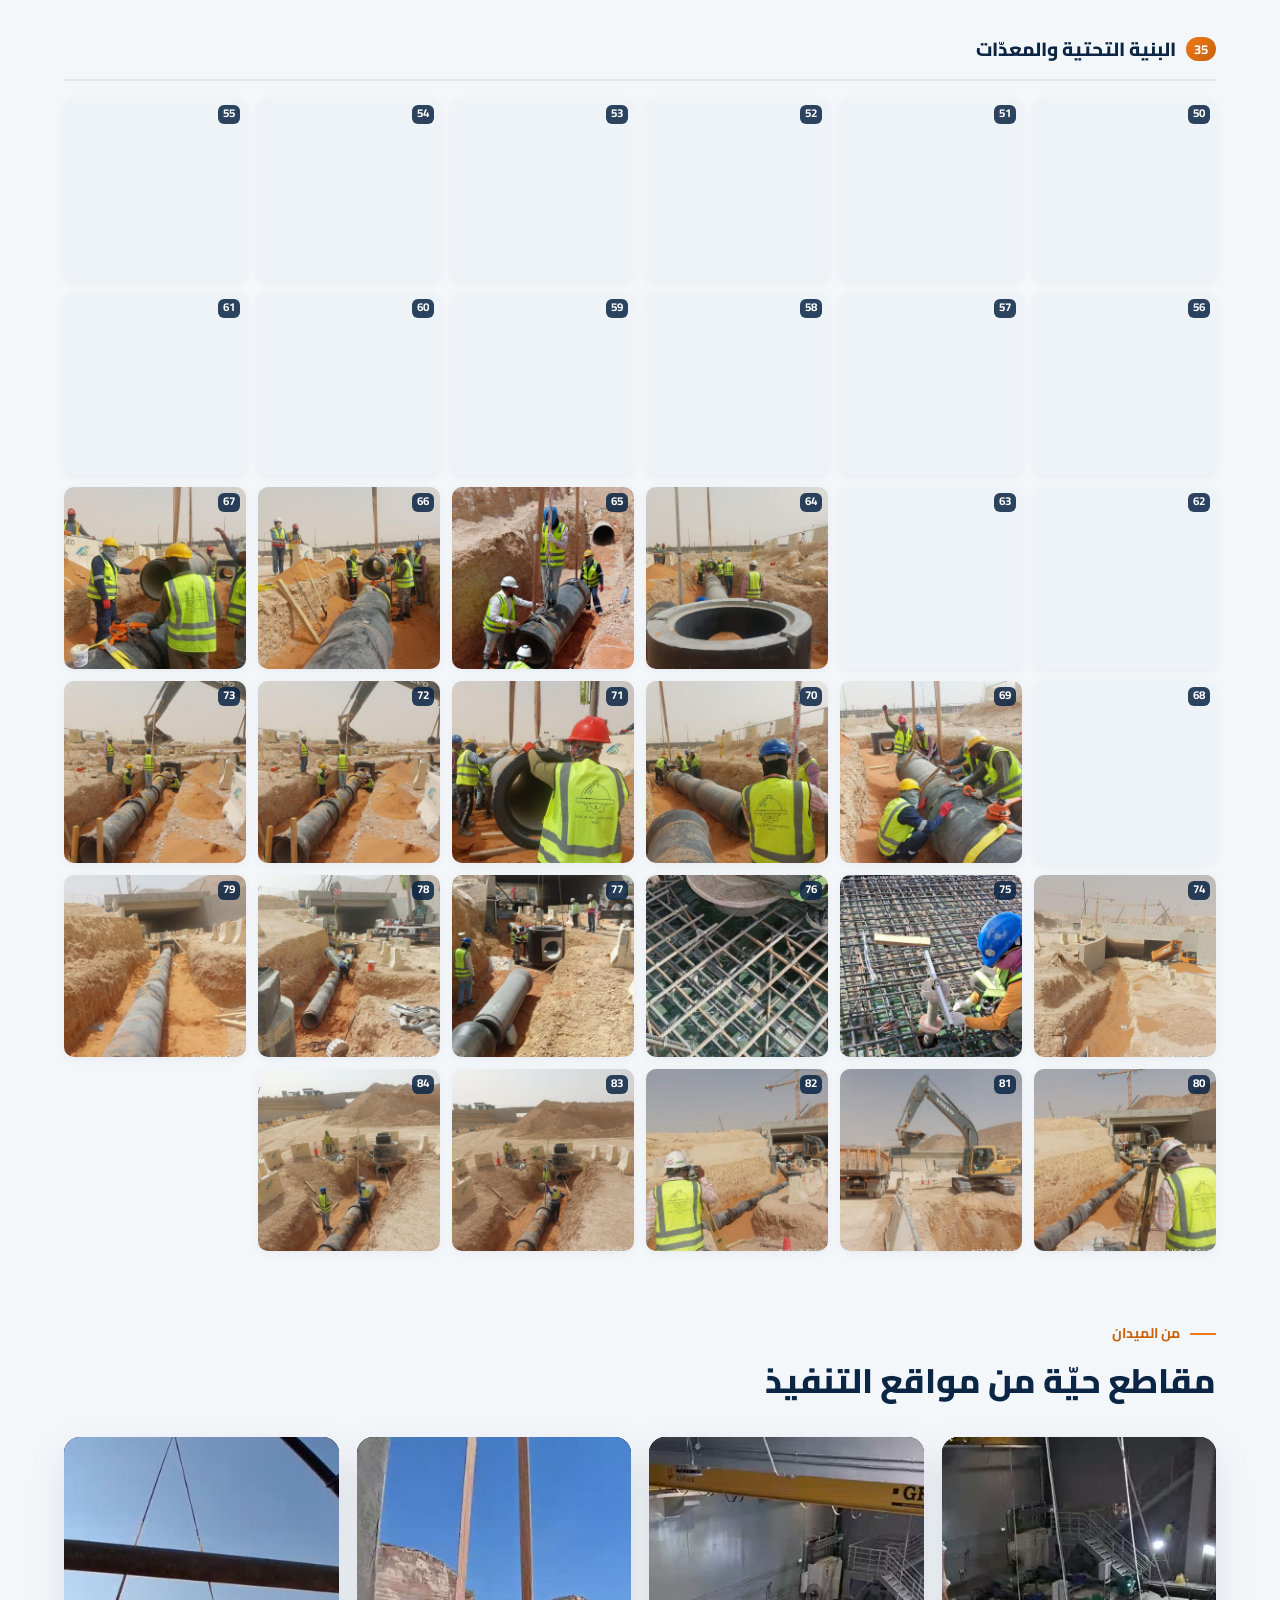
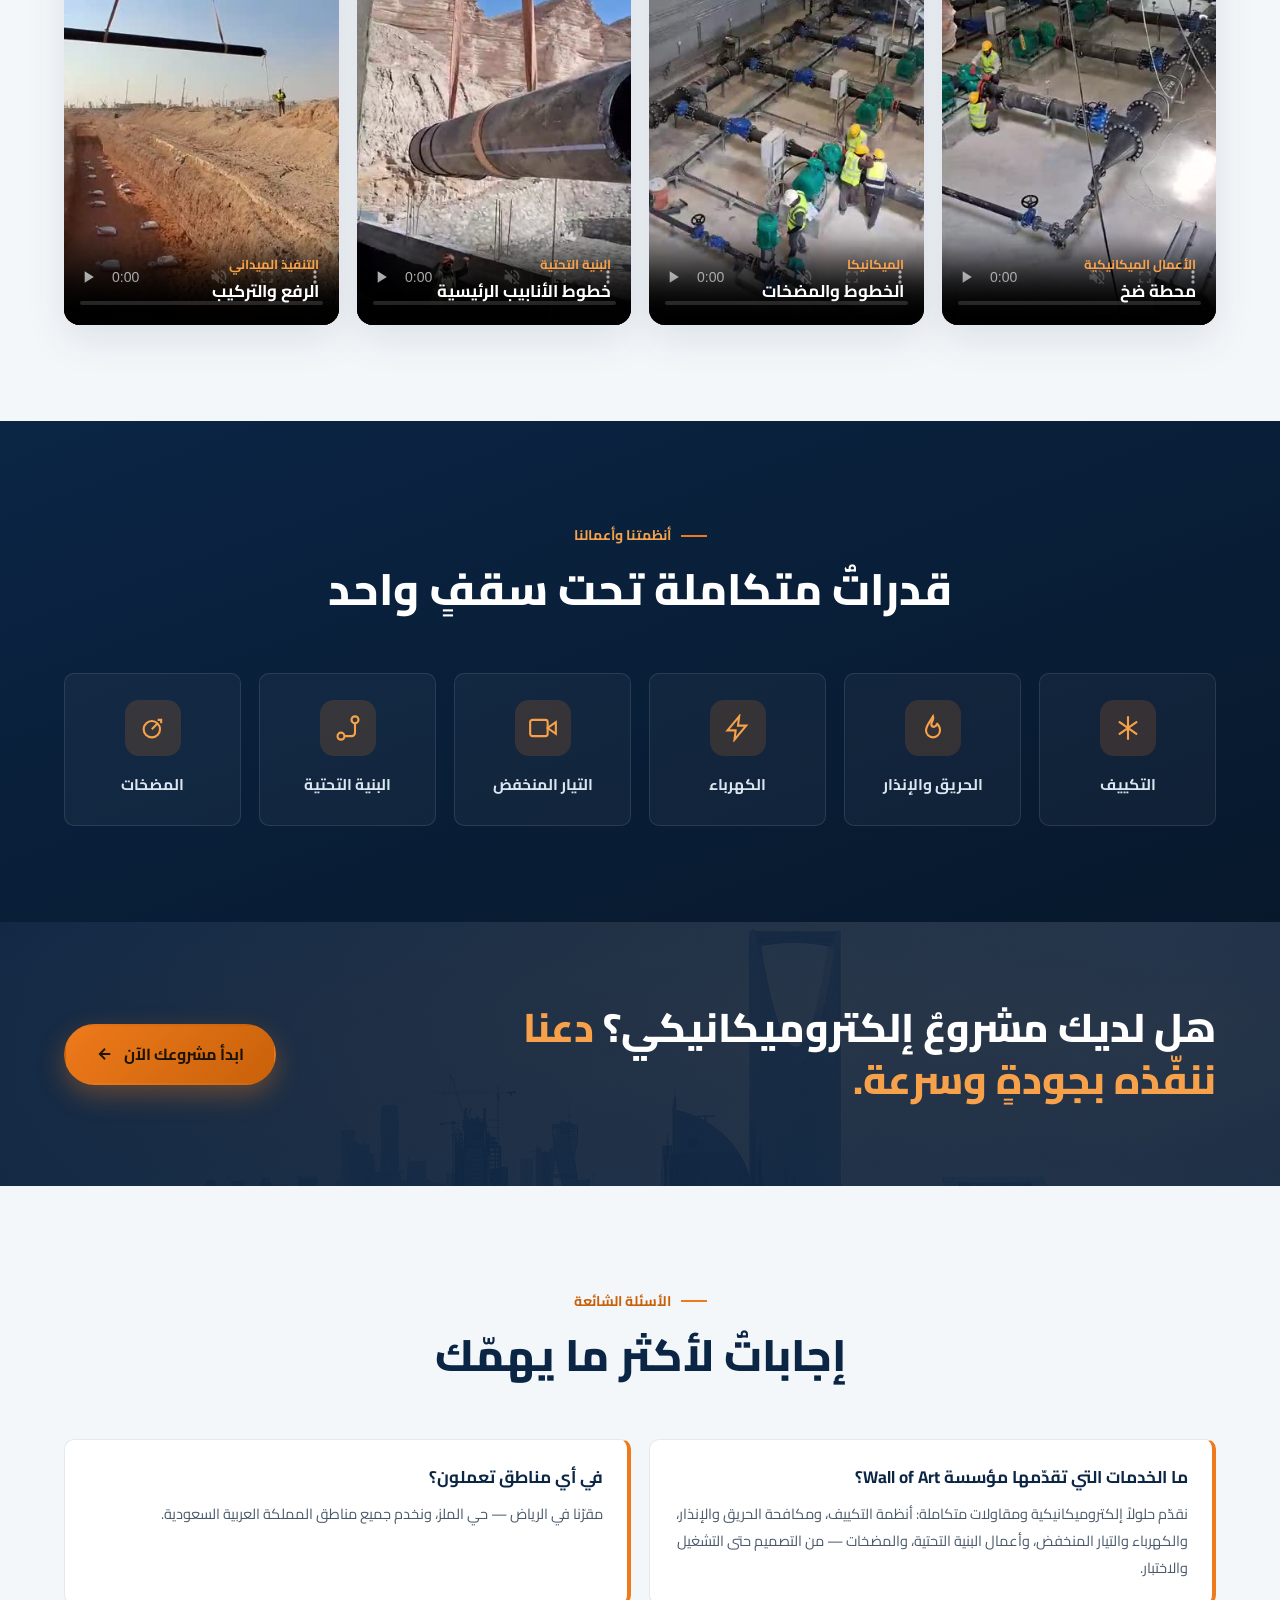
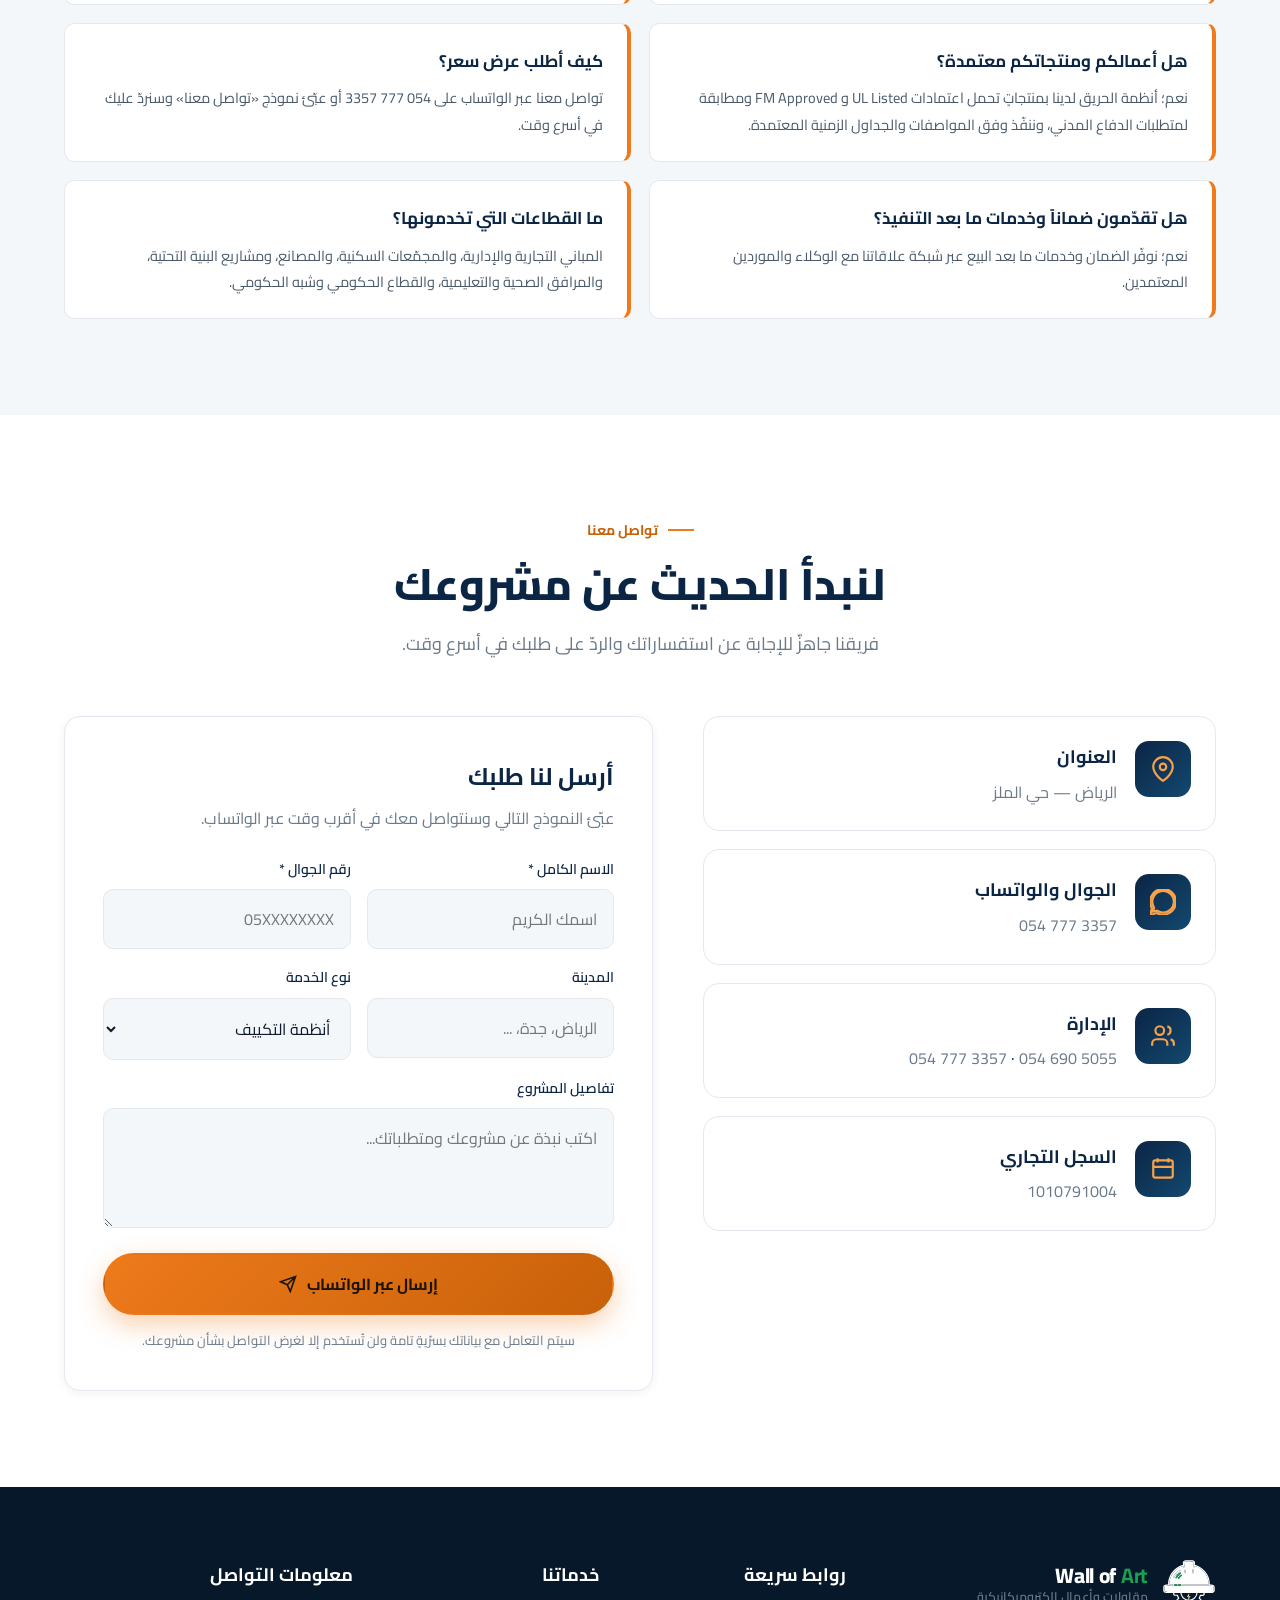
==== commit 94c7bdfa: "Update management number to 054 690 5055 (site + PDF) - Website: replace 053 203 0525 with 054 690 5" ====
--- a/docs/index.html
+++ b/docs/index.html
@@ -668,7 +668,7 @@
         </div>
         <div class="info-card">
           <div class="info-ico"><svg viewBox="0 0 24 24" fill="none" stroke="currentColor" stroke-width="2"><path d="M16 21v-2a4 4 0 0 0-4-4H6a4 4 0 0 0-4 4v2"/><circle cx="9" cy="7" r="4"/><path d="M22 21v-2a4 4 0 0 0-3-3.87M16 3.13a4 4 0 0 1 0 7.75"/></svg></div>
-          <div><h4>الإدارة</h4><a href="tel:+966532030525" dir="ltr">053 203 0525</a> · <a href="tel:+966547773357" dir="ltr">054 777 3357</a></div>
+          <div><h4>الإدارة</h4><a href="tel:+966546905055" dir="ltr">054 690 5055</a> · <a href="tel:+966547773357" dir="ltr">054 777 3357</a></div>
         </div>
         <div class="info-card">
           <div class="info-ico"><svg viewBox="0 0 24 24" fill="none" stroke="currentColor" stroke-width="2"><rect x="3" y="4" width="18" height="16" rx="2"/><path d="M7 2v4M17 2v4M3 10h18"/></svg></div>
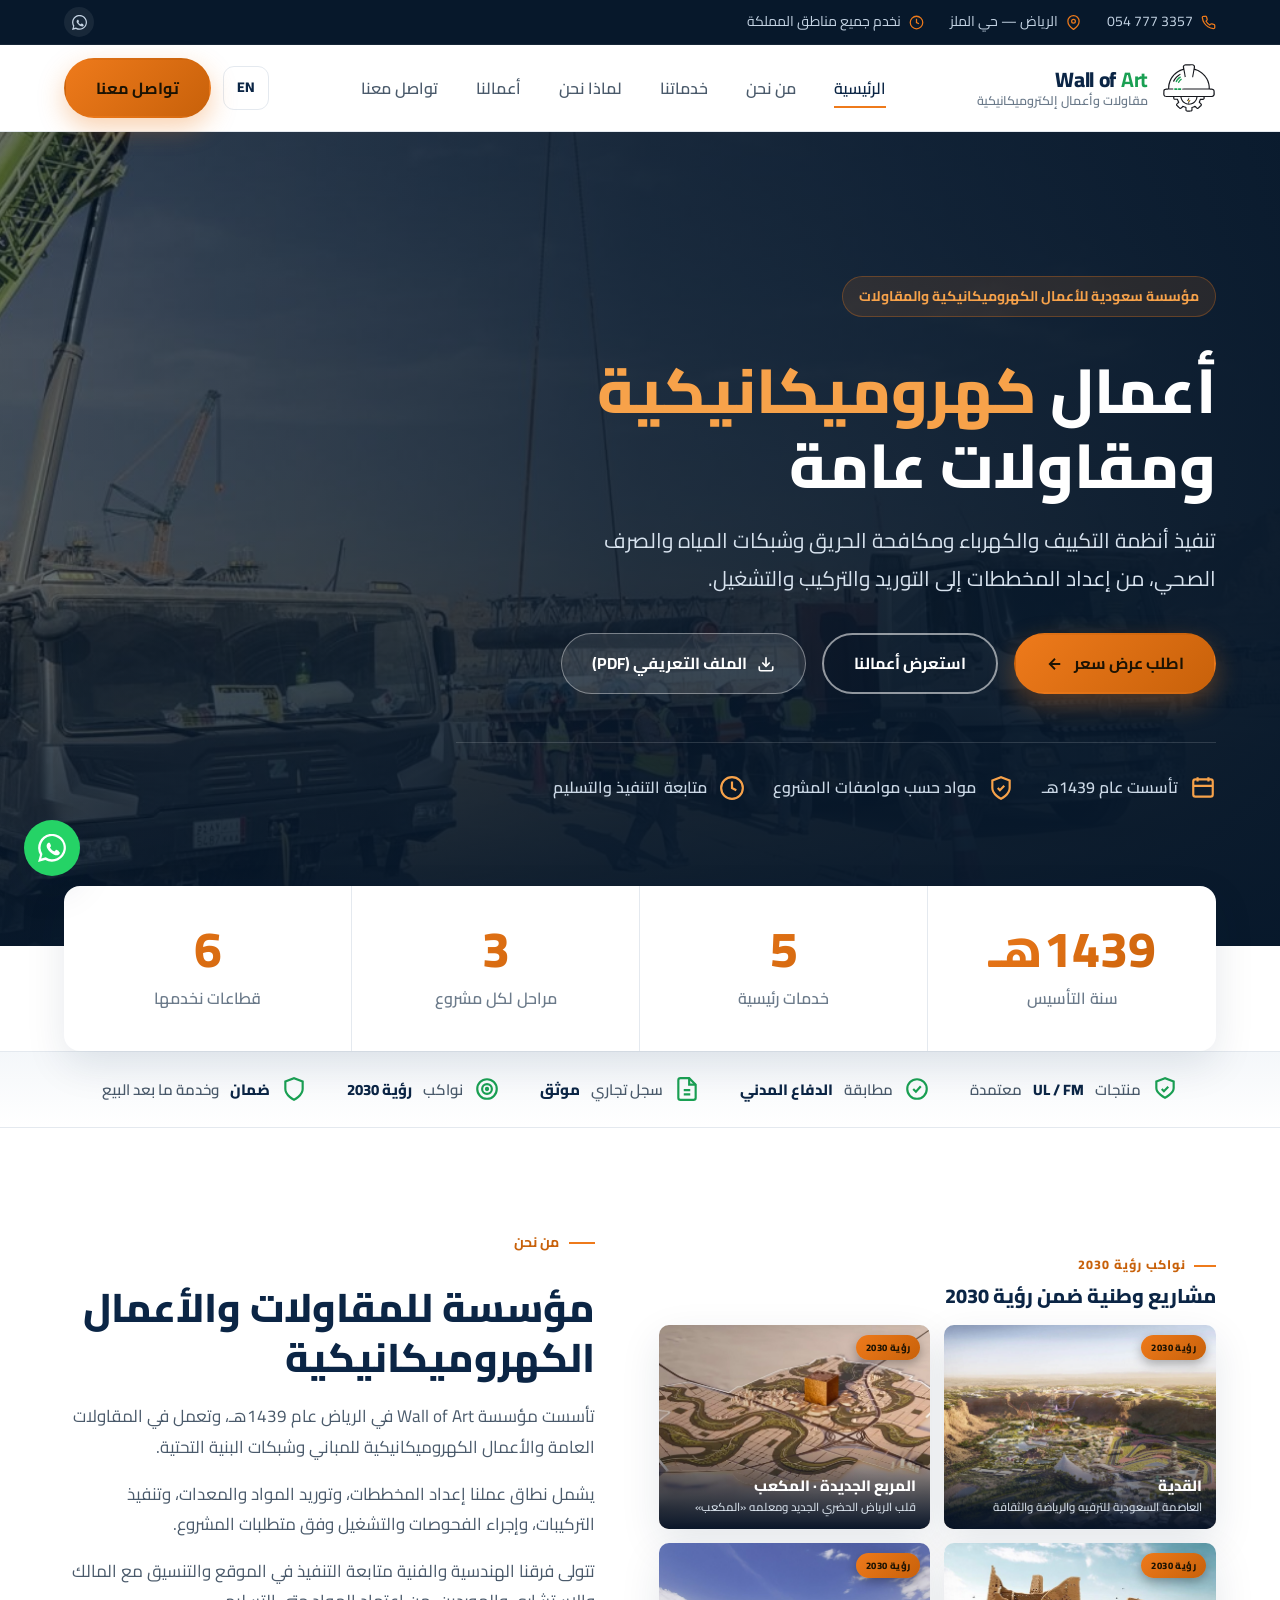
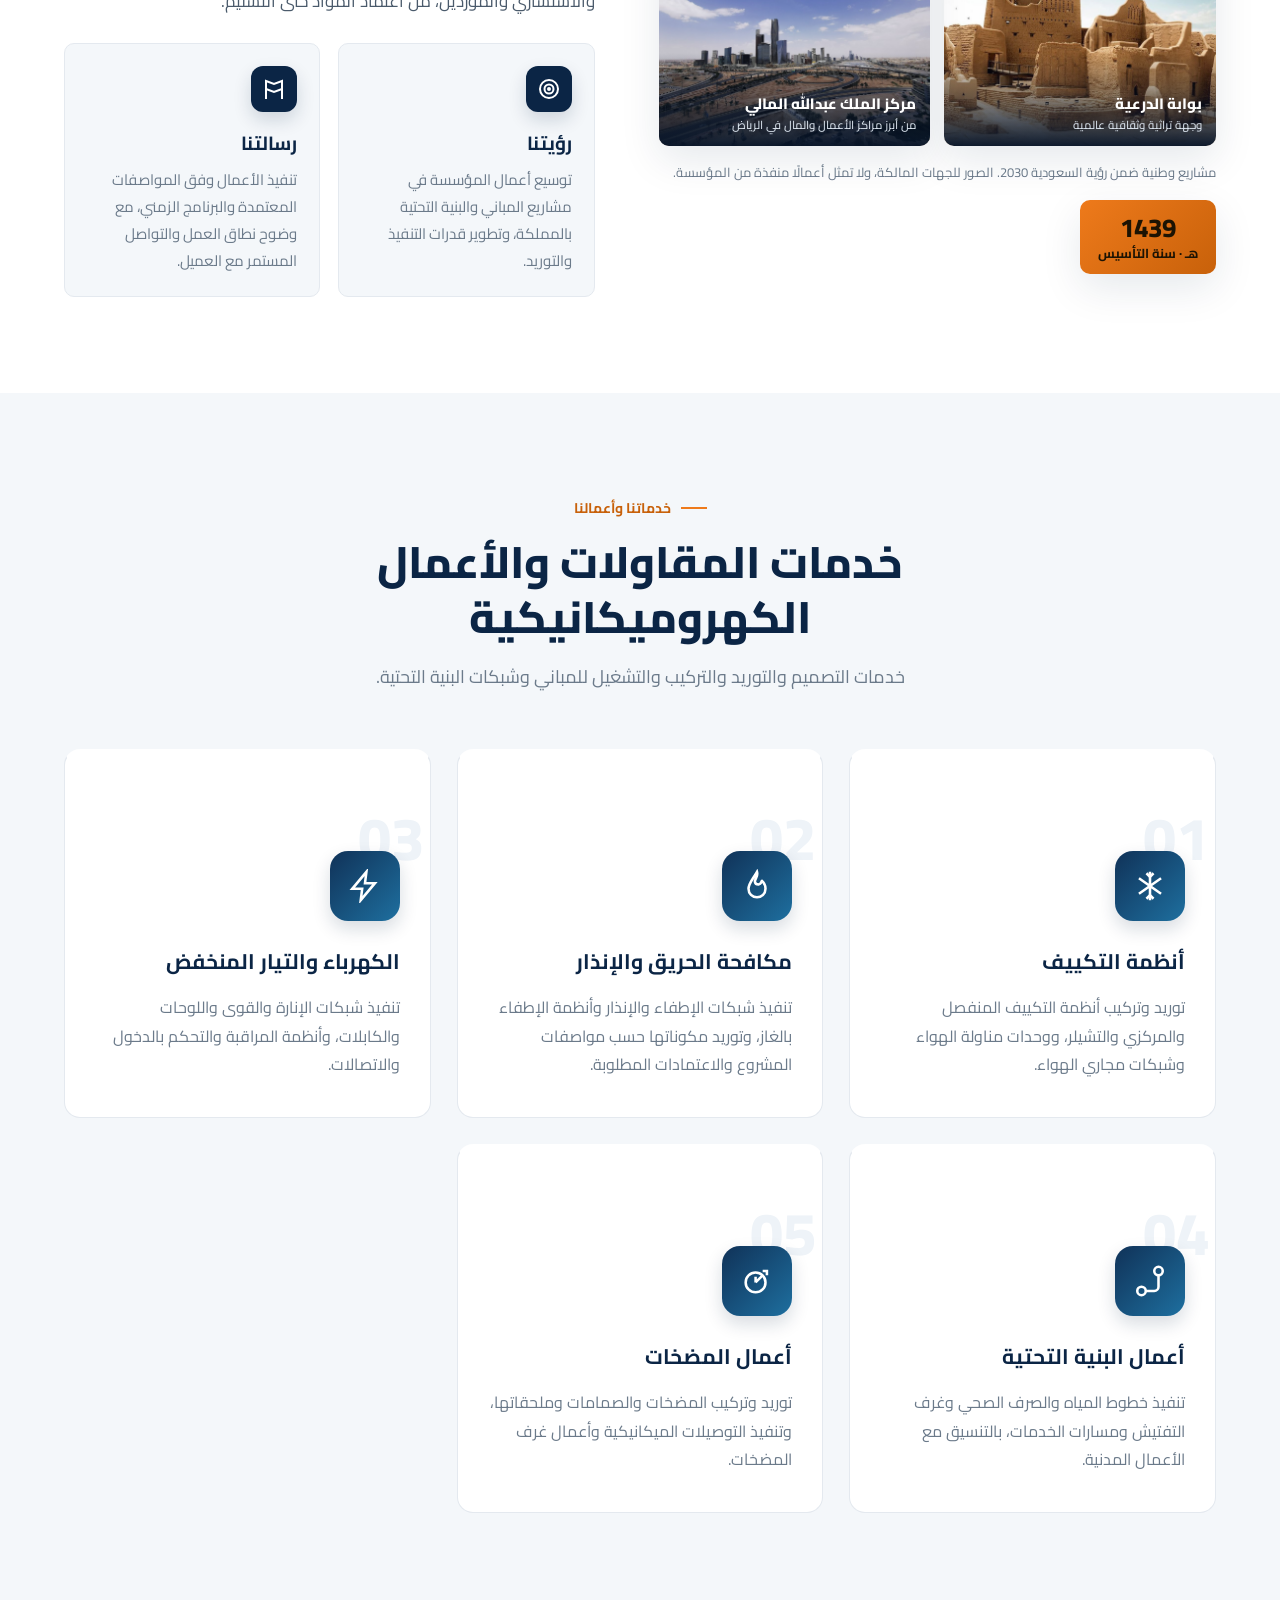
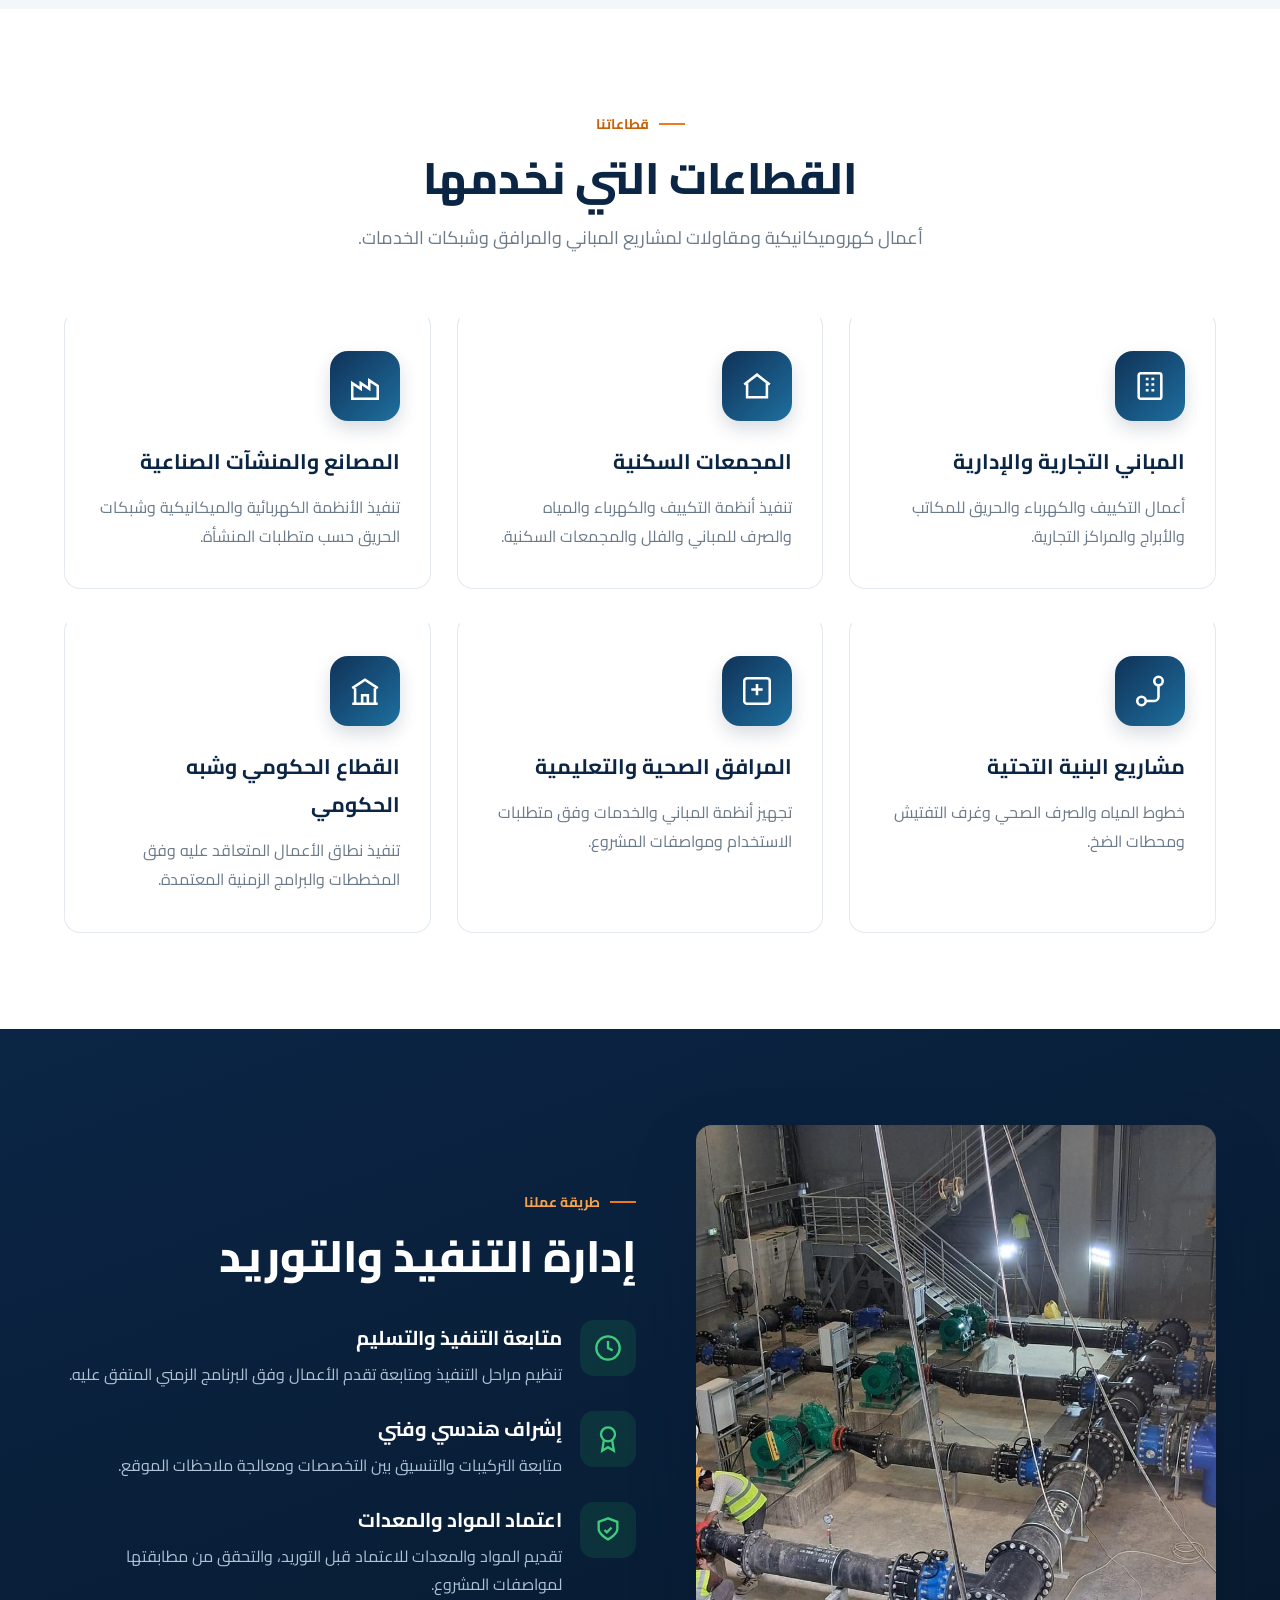
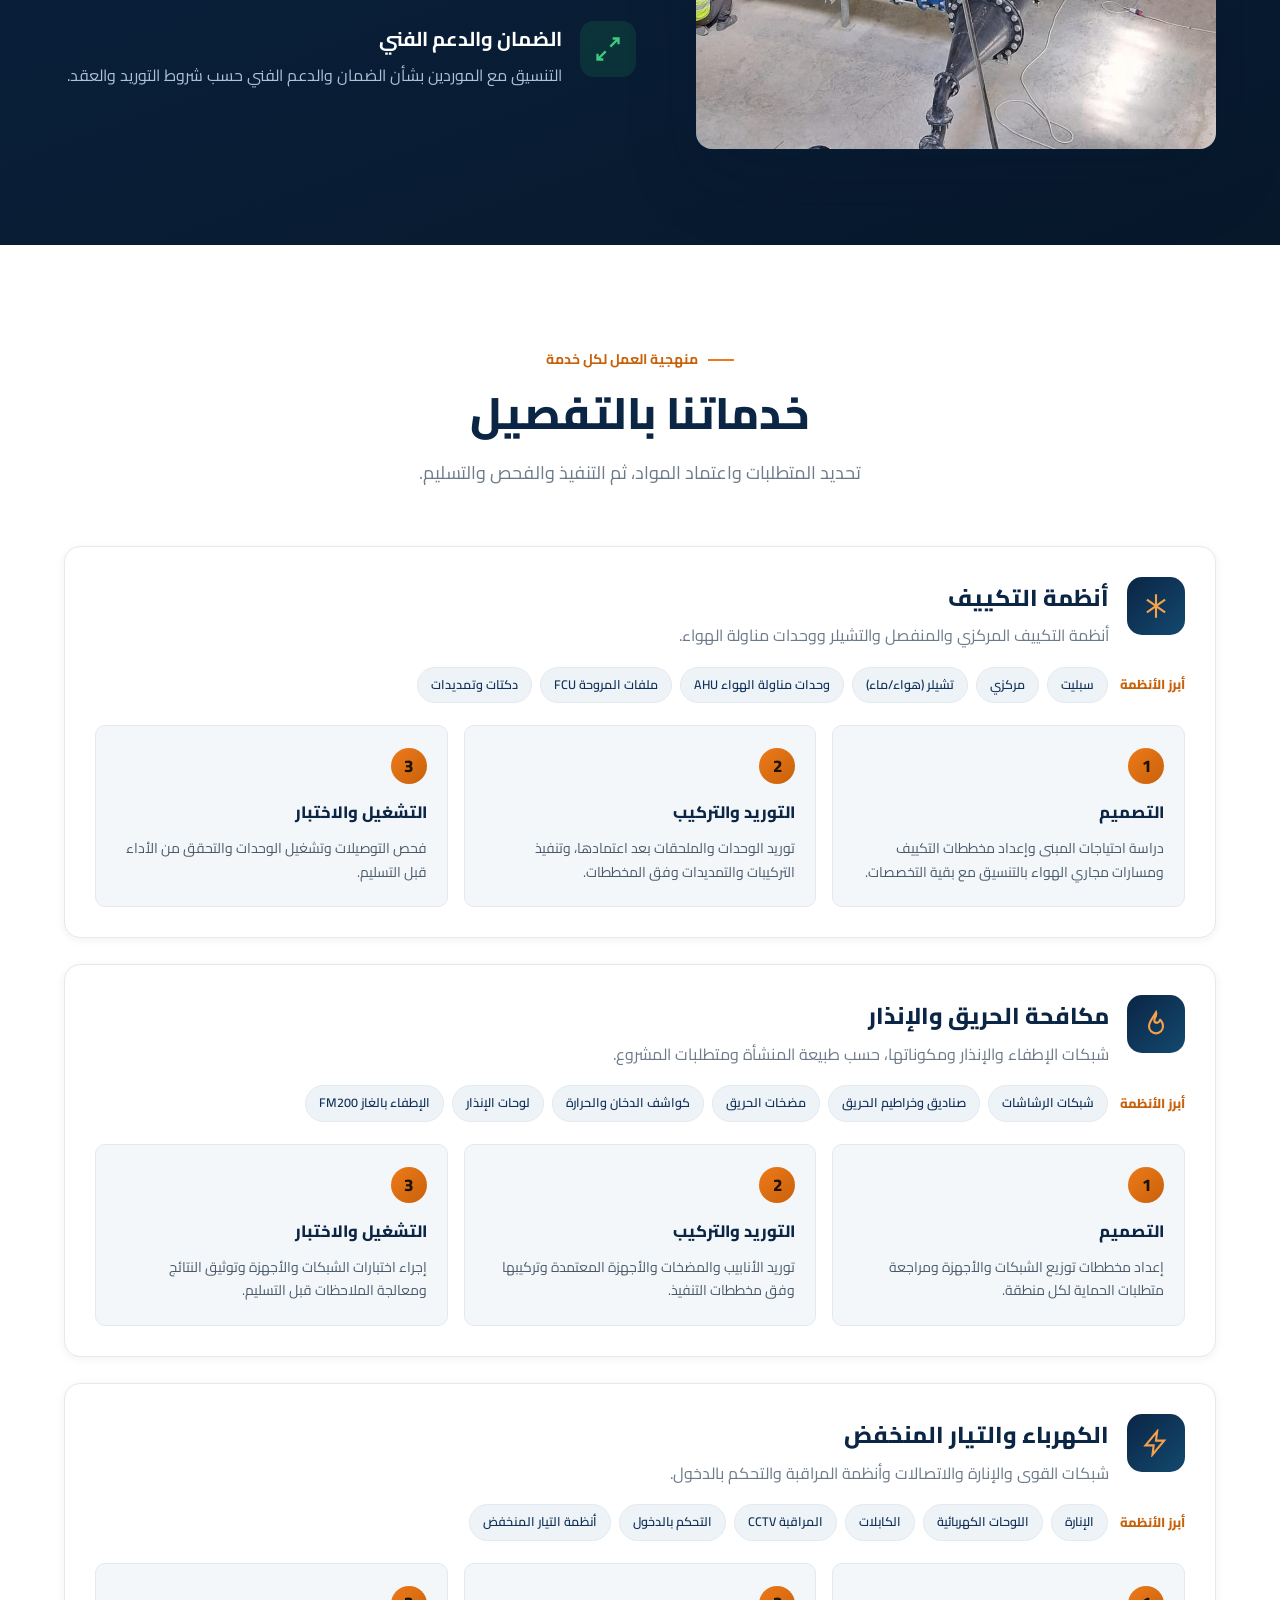
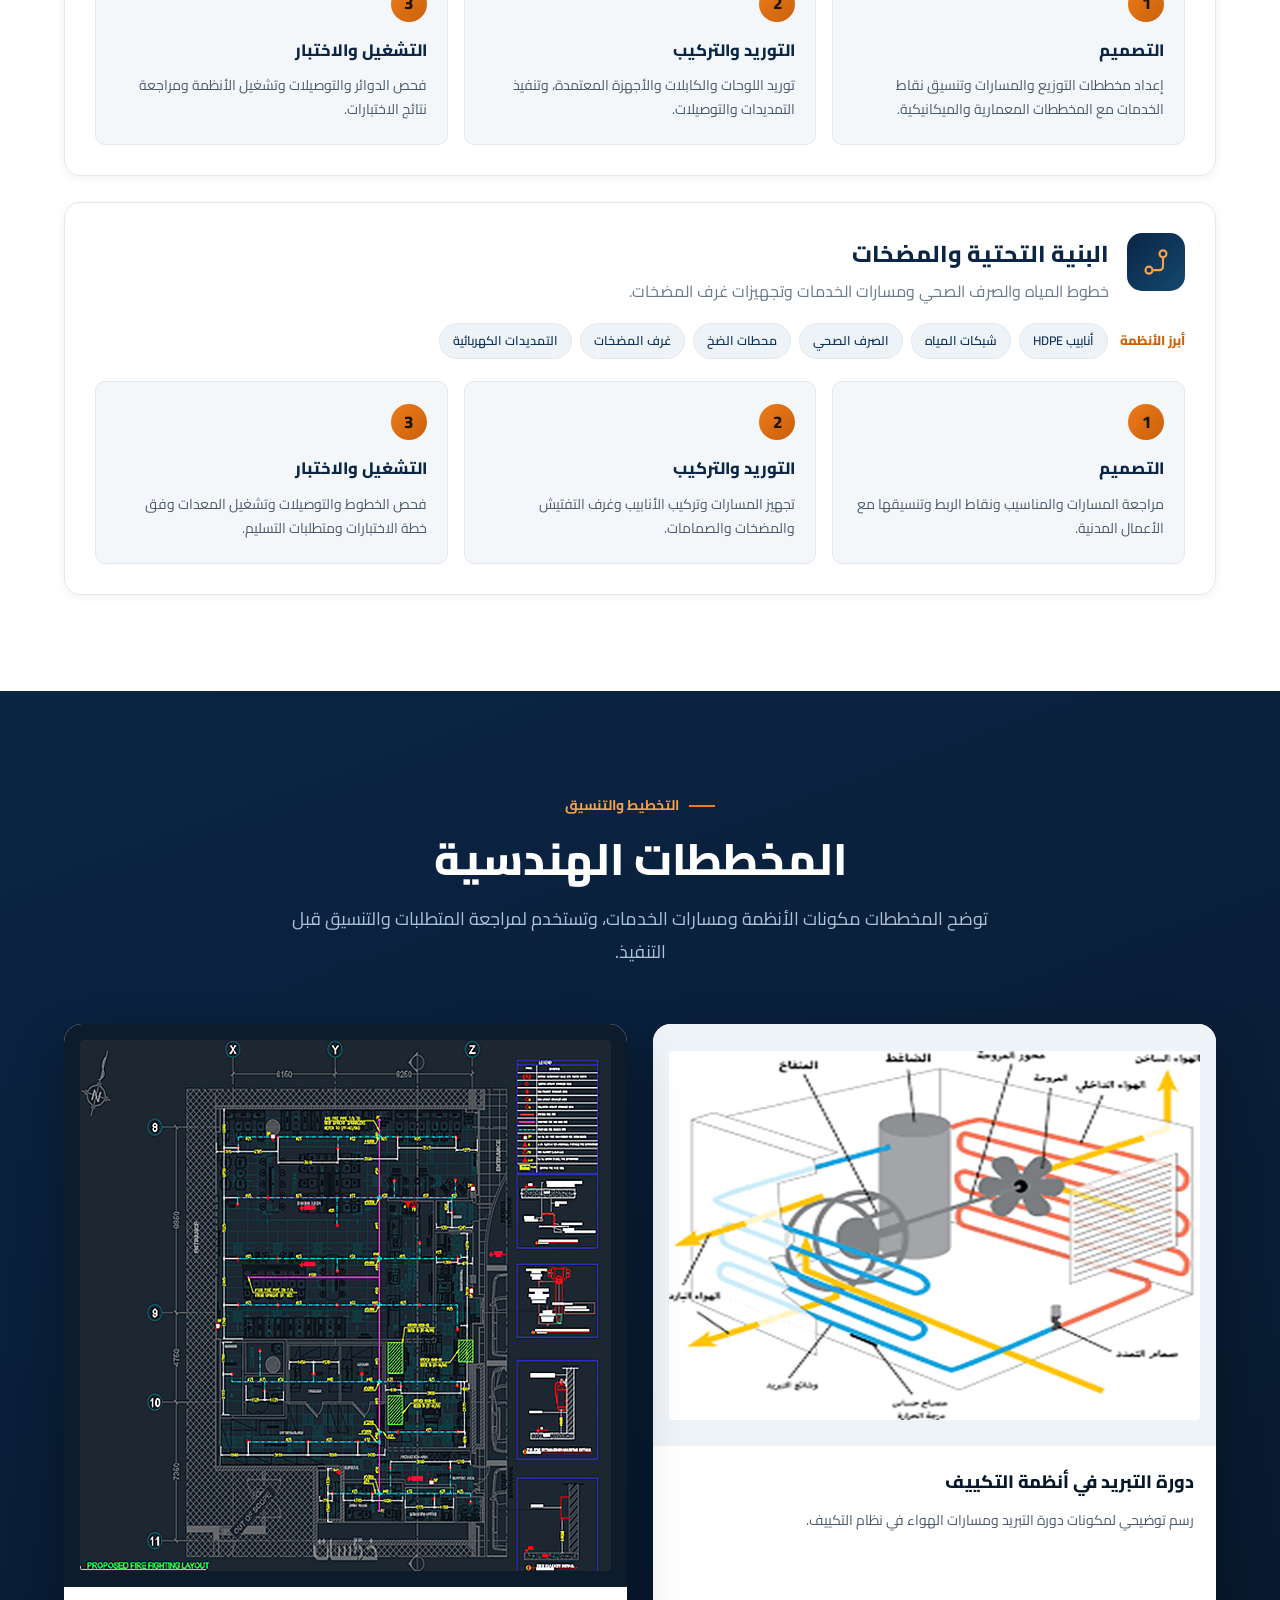
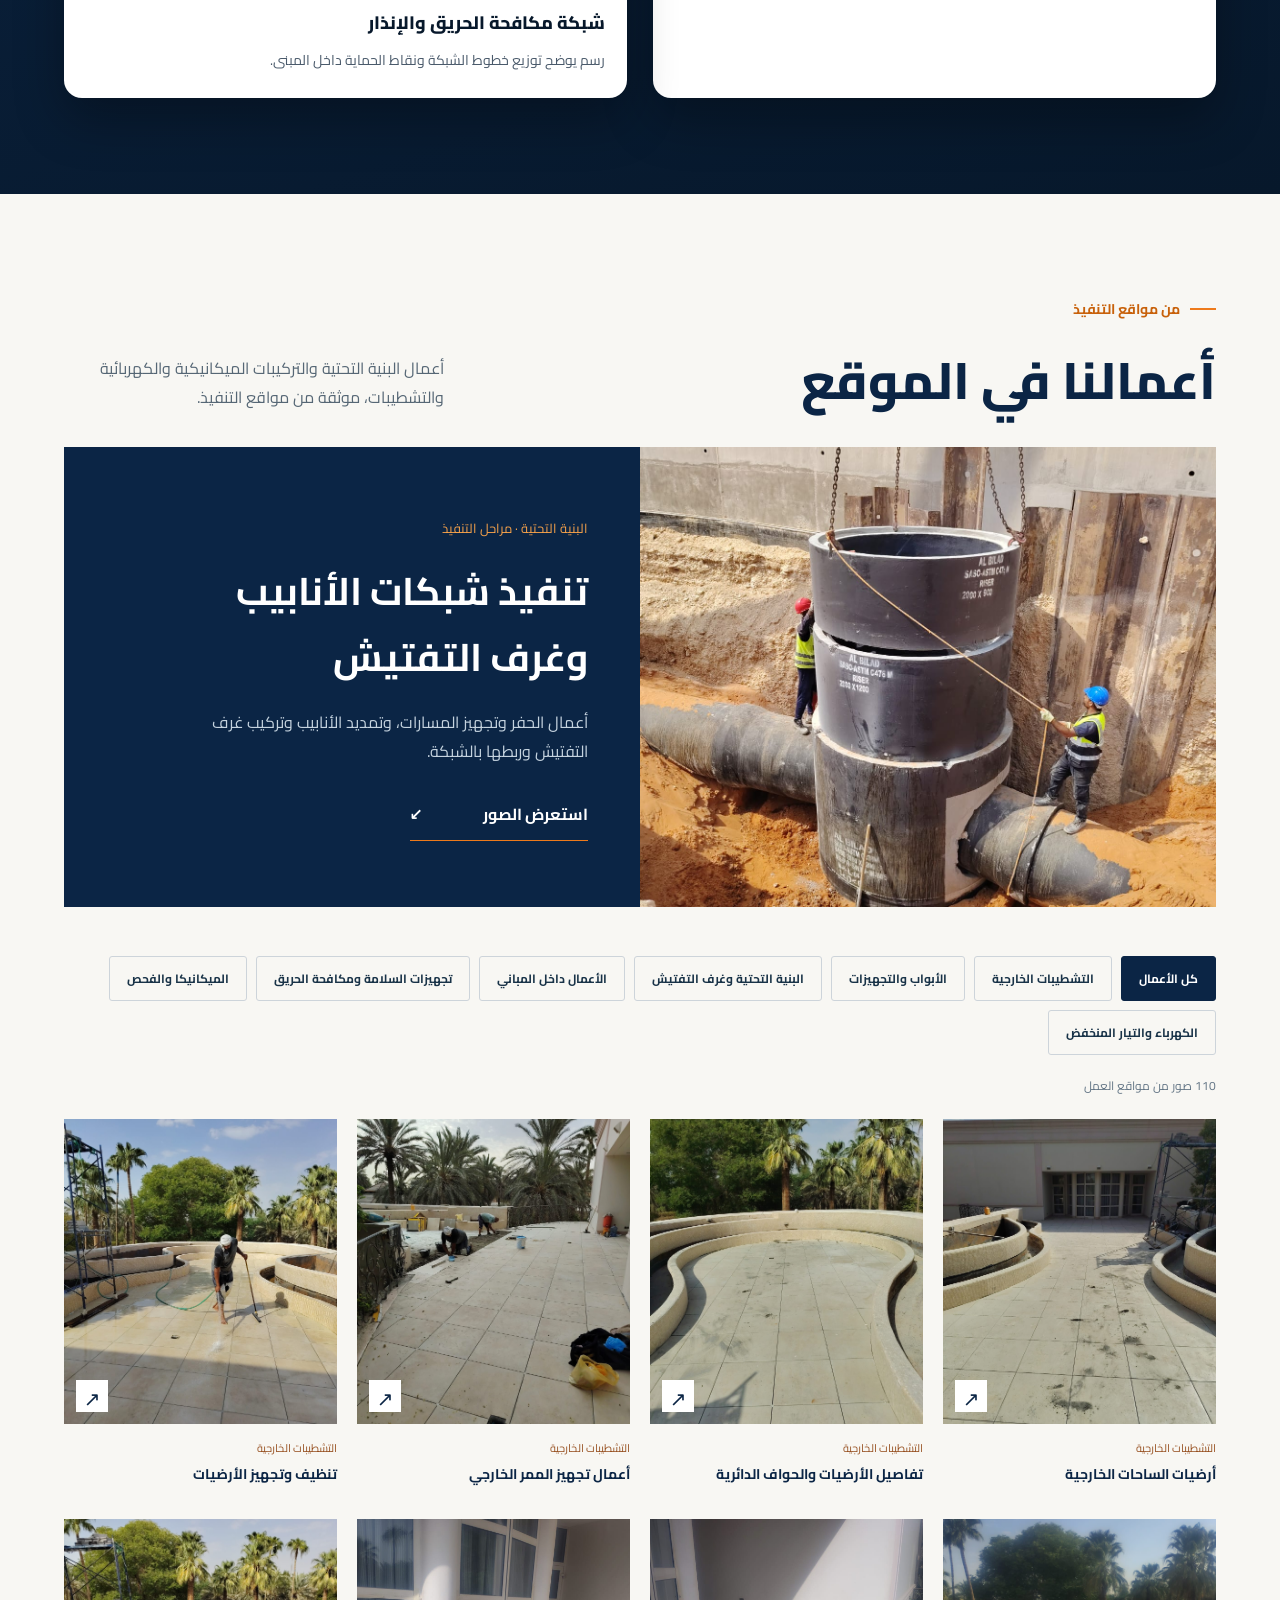
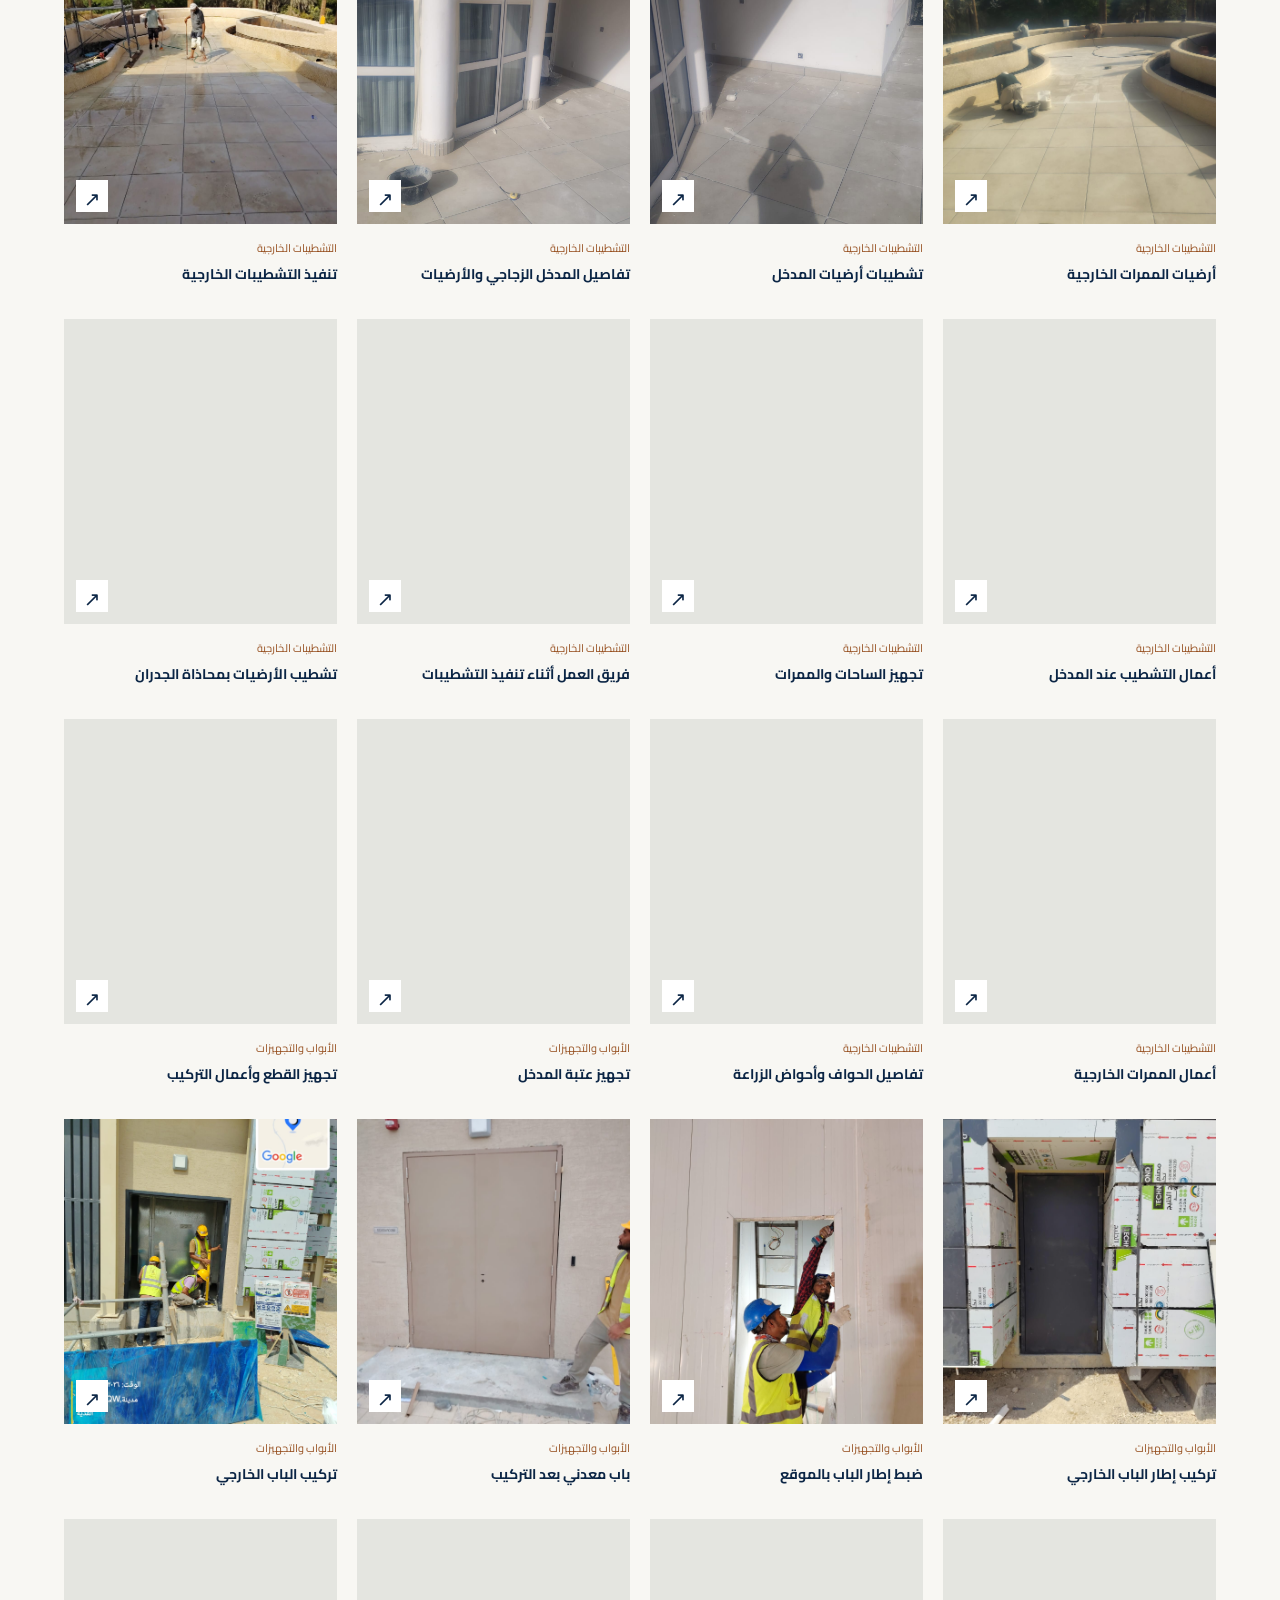
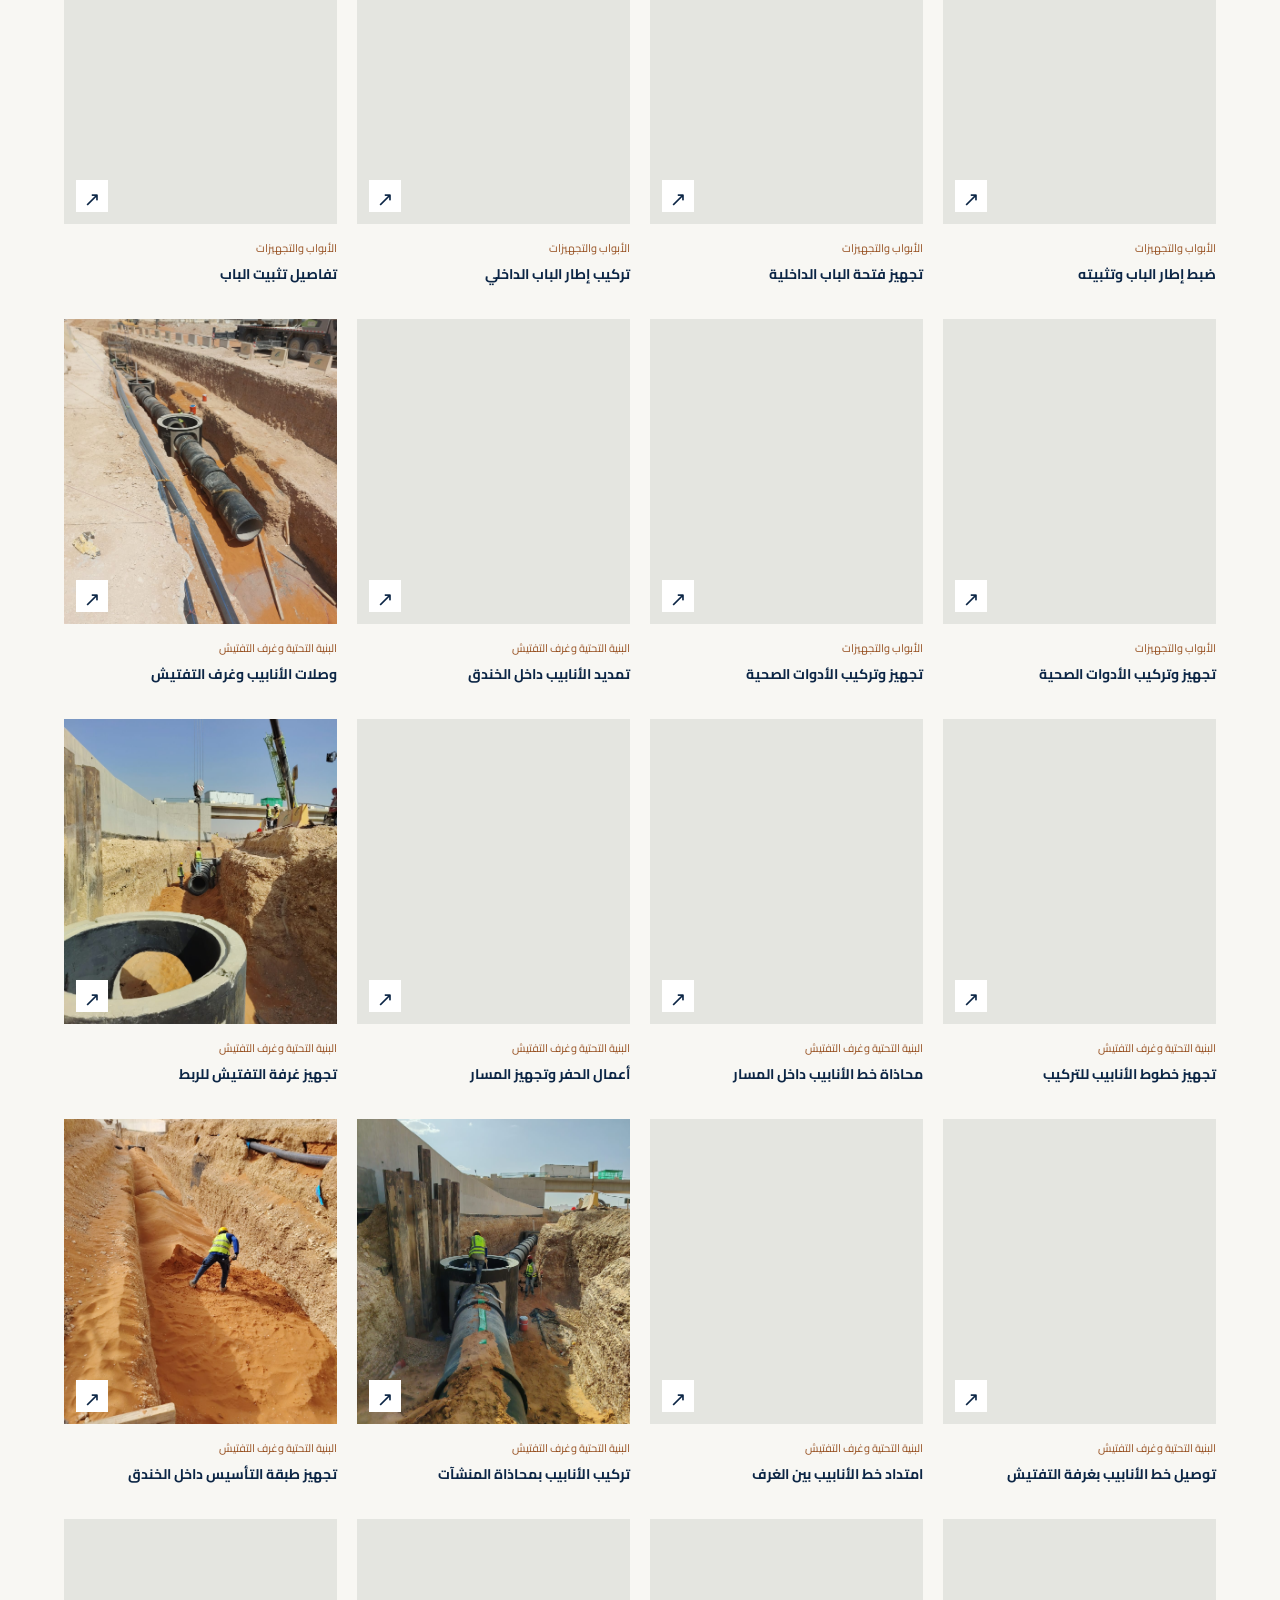
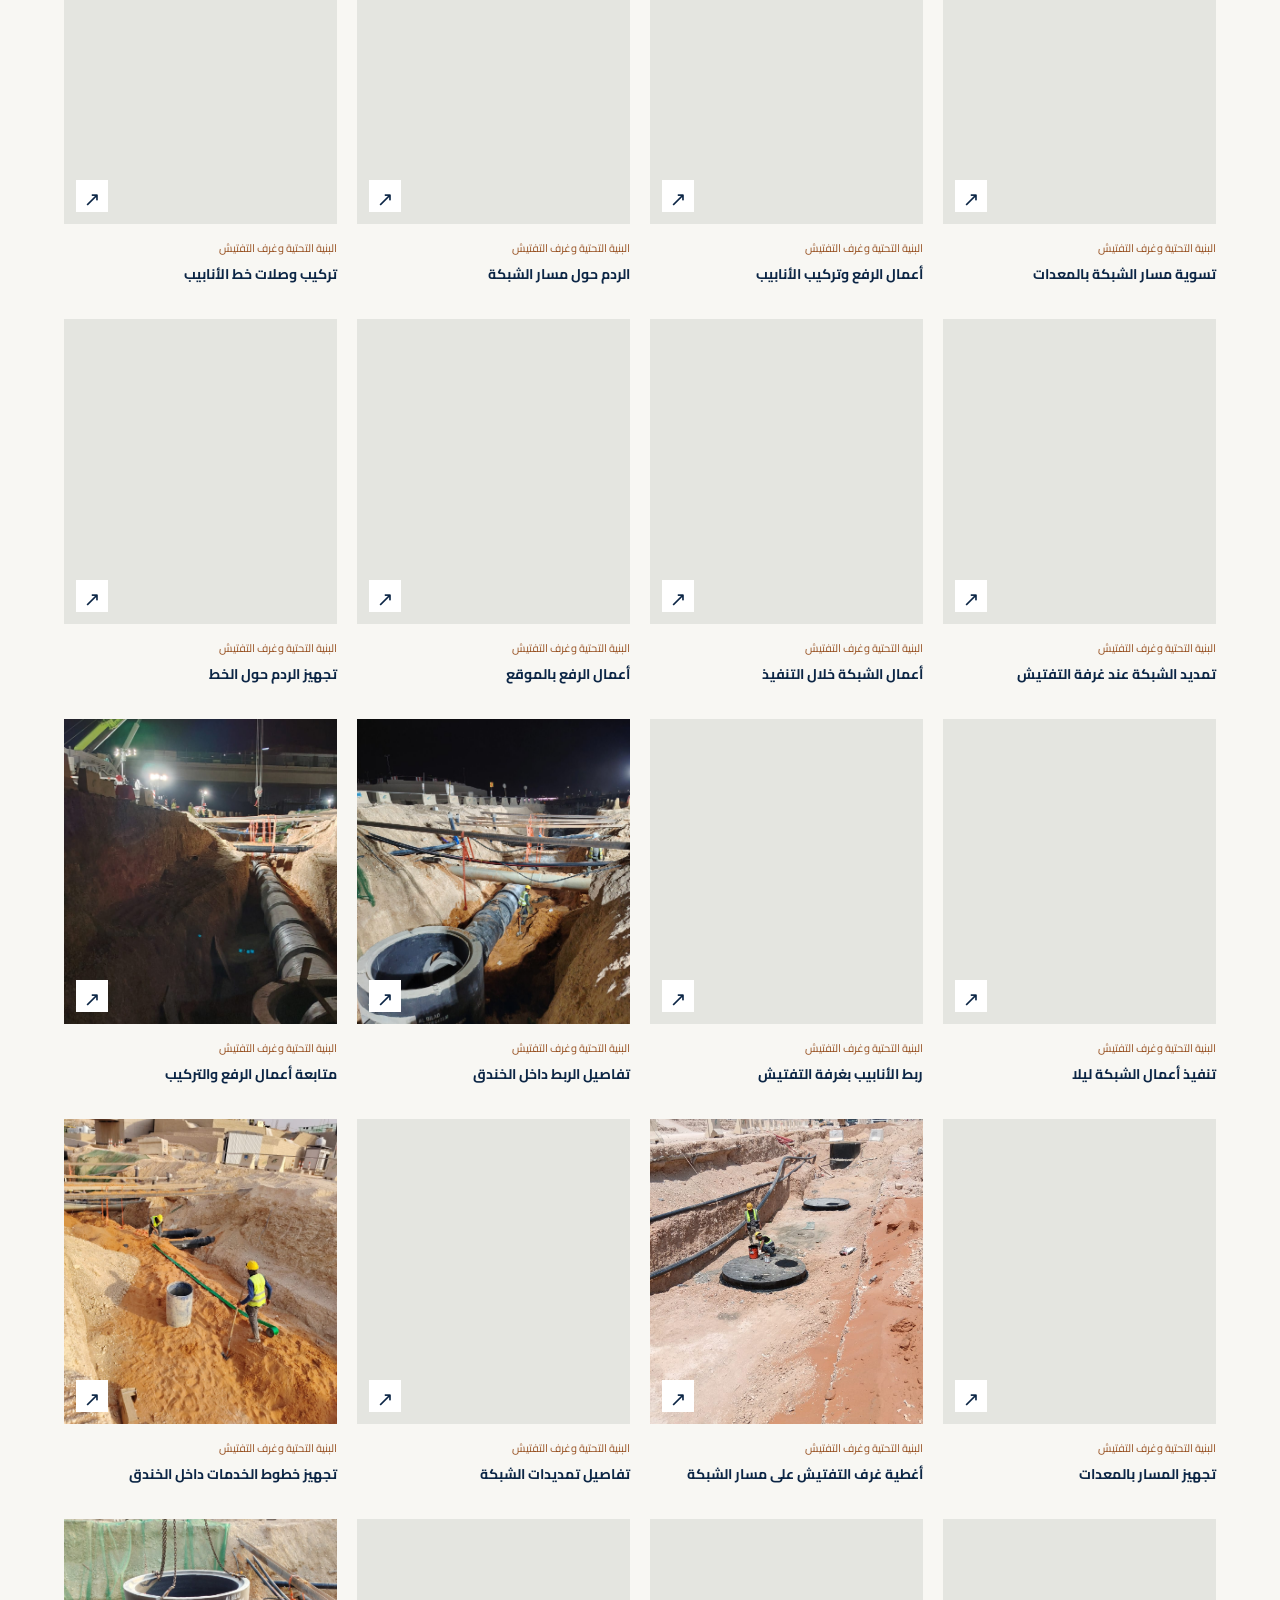
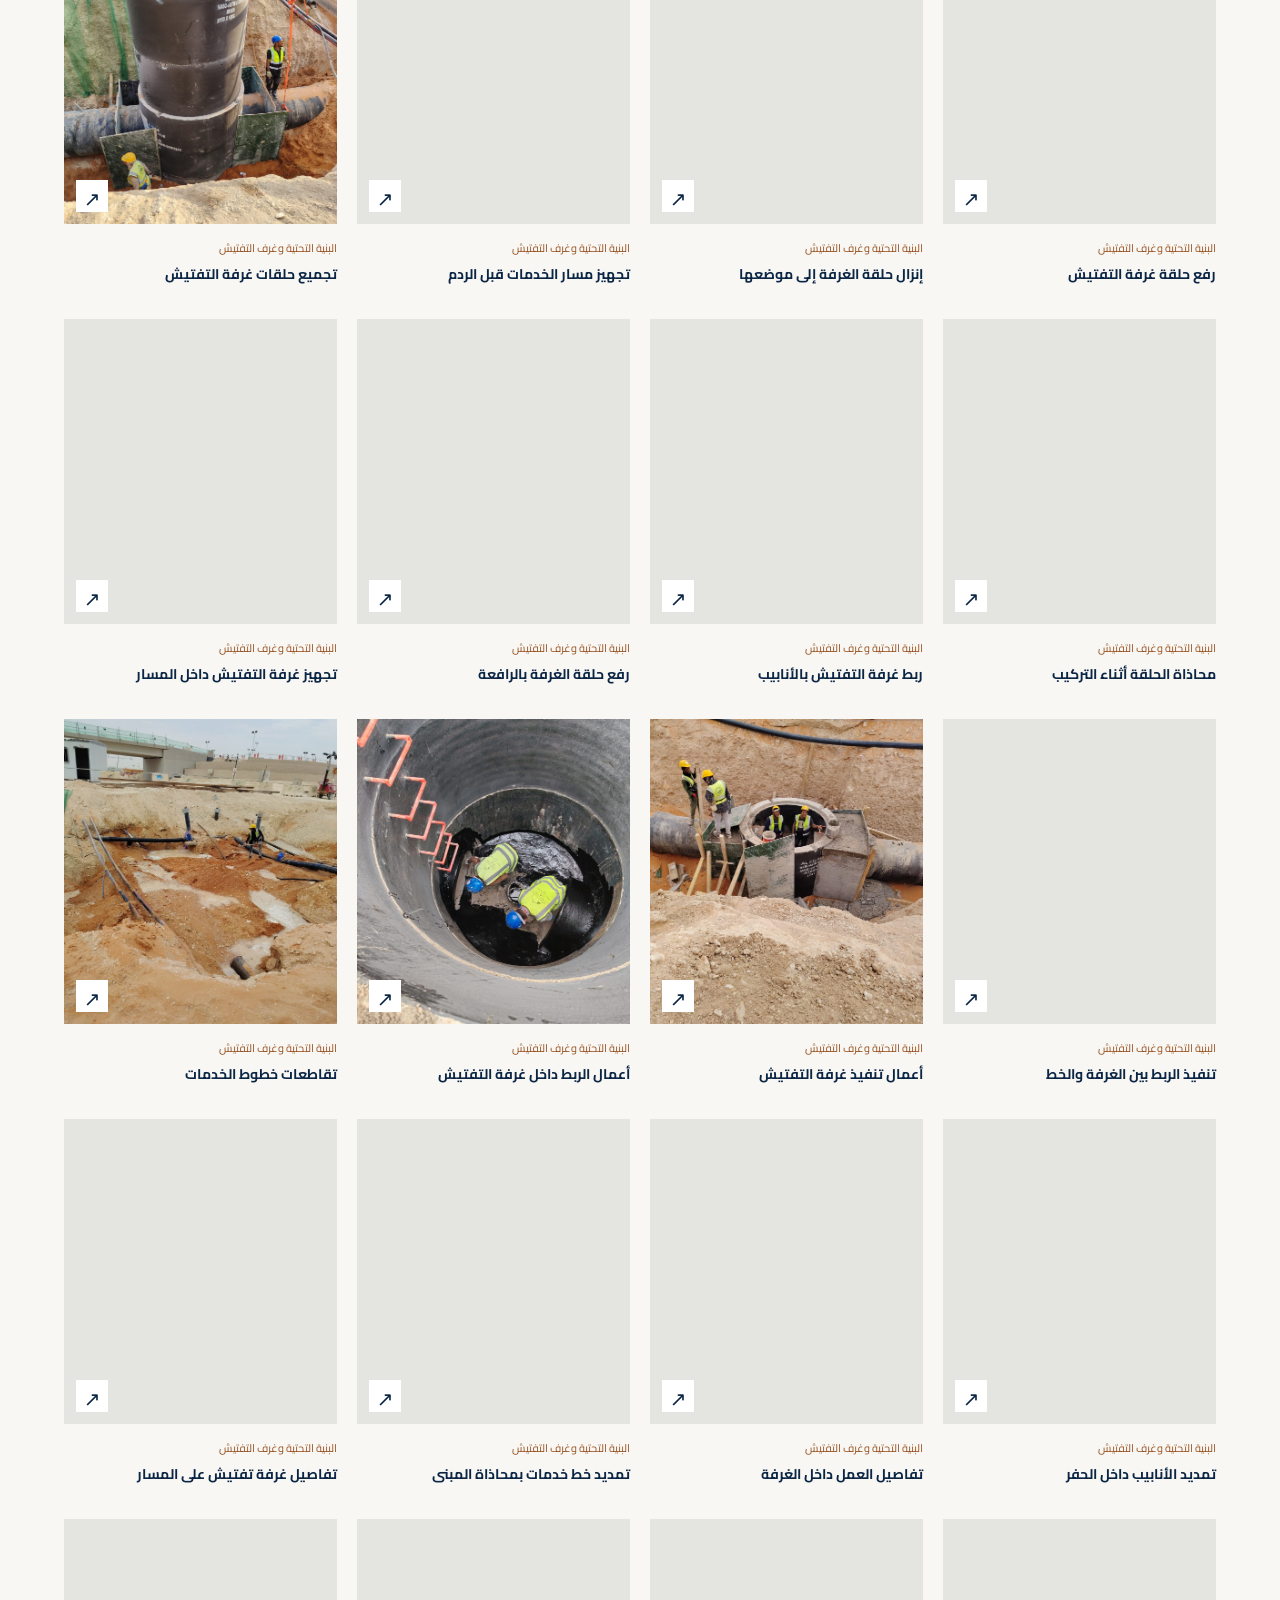
==== commit da126eff: "Add complete project gallery and refine Arabic company copy" ====
--- a/docs/index.html
+++ b/docs/index.html
@@ -5,7 +5,7 @@
   <meta charset="UTF-8">
   <meta name="viewport" content="width=device-width, initial-scale=1.0">
   <title>Wall of Art | مقاولات وأعمال إلكتروميكانيكية بالرياض</title>
-  <meta name="description" content="Wall of Art — مؤسسة سعودية متخصّصة في الأعمال الإلكتروميكانيكية والمقاولات العامة بالرياض: أنظمة التكييف، مكافحة الحريق والإنذار، الكهرباء والتيار المنخفض، البنية التحتية والمضخات.">
+  <meta name="description" content="Wall of Art — مؤسسة سعودية متخصصة في الأعمال الكهروميكانيكية والمقاولات العامة بالرياض: أنظمة التكييف، مكافحة الحريق والإنذار، الكهرباء والتيار المنخفض، البنية التحتية والمضخات.">
   <meta name="keywords" content="Wall of Art, مقاولات, تكييف, مكافحة حريق, إنذار, كهرباء, تيار منخفض, بنية تحتية, مضخات, الرياض, MEP, إلكتروميكانيك">
   <meta name="author" content="Wall of Art">
   <meta name="robots" content="index, follow">
@@ -19,14 +19,14 @@
   <meta property="og:locale" content="ar_SA">
   <meta property="og:url" content="https://rqtec.github.io/Wall-of-Art/">
   <meta property="og:title" content="Wall of Art | مقاولات وأعمال إلكتروميكانيكية">
-  <meta property="og:description" content="الجودة في تنفيذ الأعمال والسرعة في الإنجاز — حلول إلكتروميكانيكية ومقاولات متكاملة من التصميم حتى التشغيل.">
+  <meta property="og:description" content="تنفيذ أعمال التكييف والكهرباء والحريق وشبكات المياه والصرف الصحي، من المخططات إلى التشغيل والتسليم.">
   <meta property="og:image" content="https://rqtec.github.io/Wall-of-Art/static/img/og-image.jpg">
   <meta property="og:image:width" content="1200">
   <meta property="og:image:height" content="630">
   <!-- Twitter -->
   <meta name="twitter:card" content="summary_large_image">
   <meta name="twitter:title" content="Wall of Art | مقاولات وأعمال إلكتروميكانيكية">
-  <meta name="twitter:description" content="حلول إلكتروميكانيكية ومقاولات متكاملة بالرياض — الجودة والسرعة في الإنجاز.">
+  <meta name="twitter:description" content="مقاولات عامة وأعمال كهروميكانيكية في الرياض. تنفيذ أنظمة التكييف والكهرباء والحريق والبنية التحتية والمضخات.">
   <meta name="twitter:image" content="https://rqtec.github.io/Wall-of-Art/static/img/og-image.jpg">
   <!-- Icons -->
   <link rel="icon" type="image/svg+xml" href="static/img/favicon.svg">
@@ -35,54 +35,78 @@
   <link rel="preconnect" href="https://fonts.gstatic.com" crossorigin>
   <link href="https://fonts.googleapis.com/css2?family=Cairo:wght@400;500;600;700;800;900&display=swap" rel="stylesheet">
   <link rel="preload" as="image" href="static/img/hero-project.jpg">
-  <link rel="stylesheet" href="static/css/style.css">
-  <script type="application/ld+json">
-  {
-    "@context": "https://schema.org",
-    "@type": "GeneralContractor",
-    "name": "Wall of Art",
-    "alternateName": "Wall of Art Contracting",
-    "description": "مؤسسة سعودية متخصّصة في الأعمال الإلكتروميكانيكية والمقاولات العامة بالرياض.",
-    "url": "https://rqtec.github.io/Wall-of-Art/",
-    "image": "https://rqtec.github.io/Wall-of-Art/static/img/og-image.jpg",
-    "logo": "https://rqtec.github.io/Wall-of-Art/static/img/icon-512.png",
+  <link rel="stylesheet" href="static/css/style.css?v=20260921">
+  <script type="application/ld+json">{
+  "@context": "https://schema.org",
+  "@type": "GeneralContractor",
+  "name": "Wall of Art",
+  "alternateName": "Wall of Art Contracting",
+  "description": "مؤسسة للمقاولات العامة وتنفيذ الأعمال الكهروميكانيكية في الرياض.",
+  "url": "https://rqtec.github.io/Wall-of-Art/",
+  "image": "https://rqtec.github.io/Wall-of-Art/static/img/og-image.jpg",
+  "logo": "https://rqtec.github.io/Wall-of-Art/static/img/icon-512.png",
+  "telephone": "+966547773357",
+  "foundingDate": "2018",
+  "slogan": "الجودة في تنفيذ الأعمال والسرعة في الإنجاز",
+  "address": {
+    "@type": "PostalAddress",
+    "streetAddress": "حي الملز",
+    "addressLocality": "الرياض",
+    "addressRegion": "الرياض",
+    "addressCountry": "SA"
+  },
+  "geo": {
+    "@type": "GeoCoordinates",
+    "latitude": 24.7136,
+    "longitude": 46.6753
+  },
+  "areaServed": {
+    "@type": "Country",
+    "name": "Saudi Arabia"
+  },
+  "knowsAbout": [
+    "أنظمة التكييف",
+    "مكافحة الحريق والإنذار",
+    "الكهرباء والتيار المنخفض",
+    "البنية التحتية والمضخات"
+  ],
+  "contactPoint": {
+    "@type": "ContactPoint",
     "telephone": "+966547773357",
-    "foundingDate": "2018",
-    "slogan": "الجودة في تنفيذ الأعمال والسرعة في الإنجاز",
-    "address": { "@type": "PostalAddress", "streetAddress": "حي الملز", "addressLocality": "الرياض", "addressRegion": "الرياض", "addressCountry": "SA" },
-    "geo": { "@type": "GeoCoordinates", "latitude": 24.7136, "longitude": 46.6753 },
-    "areaServed": { "@type": "Country", "name": "Saudi Arabia" },
-    "knowsAbout": ["أنظمة التكييف", "مكافحة الحريق والإنذار", "الكهرباء والتيار المنخفض", "البنية التحتية والمضخات"],
-    "contactPoint": { "@type": "ContactPoint", "telephone": "+966547773357", "contactType": "sales", "areaServed": "SA", "availableLanguage": ["Arabic", "English"] }
+    "contactType": "sales",
+    "areaServed": "SA",
+    "availableLanguage": [
+      "Arabic",
+      "English"
+    ]
   }
-  </script>
-<script type="application/ld+json">
-{
+}</script>
+<script type="application/ld+json">{
   "@context": "https://schema.org",
   "@type": "FAQPage",
   "mainEntity": [
     {
       "@type": "Question",
-      "name": "ما الخدمات التي تقدّمها مؤسسة Wall of Art؟",
+      "name": "ما نطاق أعمال المؤسسة؟",
       "acceptedAnswer": {
         "@type": "Answer",
-        "text": "نقدّم حلولاً إلكتروميكانيكية ومقاولات متكاملة: أنظمة التكييف، ومكافحة الحريق والإنذار، والكهرباء والتيار المنخفض، وأعمال البنية التحتية، والمضخات — من التصميم حتى التشغيل والاختبار."
+        "text": "نعمل في التكييف والكهرباء والتيار المنخفض ومكافحة الحريق والإنذار وشبكات البنية التحتية والمضخات. يحدد نطاق كل مشروع في عرض السعر والعقد."
       }
     },
     {
       "@type": "Question",
-      "name": "في أي مناطق تعملون؟",
+      "name": "أين يقع مقر المؤسسة؟",
       "acceptedAnswer": {
         "@type": "Answer",
-        "text": "مقرّنا في الرياض — حي الملز، ونخدم جميع مناطق المملكة العربية السعودية."
+        "text": "مقر المؤسسة في الرياض - حي الملز، ونستقبل طلبات المشاريع من مختلف مناطق المملكة."
       }
     },
     {
       "@type": "Question",
-      "name": "هل أعمالكم ومنتجاتكم معتمدة؟",
+      "name": "كيف تعتمد المواد والمعدات؟",
       "acceptedAnswer": {
         "@type": "Answer",
-        "text": "نعم؛ أنظمة الحريق لدينا بمنتجاتٍ تحمل اعتمادات UL Listed و FM Approved ومطابقة لمتطلبات الدفاع المدني، وننفّذ وفق المواصفات والجداول الزمنية المعتمدة."
+        "text": "تقدم المواد والمعدات للمراجعة والاعتماد وفق مواصفات المشروع. وتحدد اعتمادات منتجات الحريق، مثل UL وFM، حسب متطلبات كل مشروع."
       }
     },
     {
@@ -90,28 +114,29 @@
       "name": "كيف أطلب عرض سعر؟",
       "acceptedAnswer": {
         "@type": "Answer",
-        "text": "تواصل معنا عبر الواتساب على 054 777 3357 أو عبّئ نموذج «تواصل معنا» وسنردّ عليك في أسرع وقت."
+        "text": "أرسل وصف الأعمال وموقع المشروع والمخططات المتوفرة عبر واتساب على 054 777 3357، أو استخدم نموذج التواصل."
       }
     },
     {
       "@type": "Question",
-      "name": "هل تقدّمون ضماناً وخدمات ما بعد التنفيذ؟",
+      "name": "ما شروط الضمان؟",
       "acceptedAnswer": {
         "@type": "Answer",
-        "text": "نعم؛ نوفّر الضمان وخدمات ما بعد البيع عبر شبكة علاقاتنا مع الوكلاء والموردين المعتمدين."
+        "text": "تحدد مدة الضمان وشروطه وخدمات ما بعد التنفيذ في عرض السعر والعقد، وفق نوع الأعمال والمعدات الموردة."
       }
     },
     {
       "@type": "Question",
-      "name": "ما القطاعات التي تخدمونها؟",
+      "name": "ما أنواع المشاريع التي تخدمونها؟",
       "acceptedAnswer": {
         "@type": "Answer",
-        "text": "المباني التجارية والإدارية، والمجمّعات السكنية، والمصانع، ومشاريع البنية التحتية، والمرافق الصحية والتعليمية، والقطاع الحكومي وشبه الحكومي."
+        "text": "المباني التجارية والسكنية، والمنشآت الصناعية، والمرافق الصحية والتعليمية، ومشاريع البنية التحتية والقطاع الحكومي."
       }
     }
   ]
-}
-</script>
+}</script>
+<link rel="stylesheet" href="static/css/field-work.css">
+
 </head>
 <body>
 
@@ -176,15 +201,15 @@
   <div class="hero-overlay"></div>
   <div class="container">
     <div class="hero-content">
-      <span class="eyebrow reveal in">مؤسسة سعودية للأعمال الإلكتروميكانيكية والمقاولات</span>
-      <h1 class="reveal in d1">نُنفّذ أعمالك <span class="hl">الإلكتروميكانيكية</span><br>بجودةٍ وسرعةٍ في الإنجاز</h1>
-      <p class="reveal in d2">من أنظمة التكييف ومكافحة الحريق والإنذار، إلى الكهرباء والتيار المنخفض والبنية التحتية والمضخات — حلولٌ متكاملة من التصميم حتى التشغيل والاختبار.</p>
+      <span class="eyebrow reveal in">مؤسسة سعودية للأعمال الكهروميكانيكية والمقاولات</span>
+      <h1 class="reveal in d1">أعمال <span class="hl">كهروميكانيكية</span><br>ومقاولات عامة</h1>
+      <p class="reveal in d2">تنفيذ أنظمة التكييف والكهرباء ومكافحة الحريق وشبكات المياه والصرف الصحي، من إعداد المخططات إلى التوريد والتركيب والتشغيل.</p>
       <div class="hero-actions reveal in d3">
         <a href="#contact" class="btn btn-primary">
-          ابدأ مشروعك معنا
+          اطلب عرض سعر
           <svg viewBox="0 0 24 24" fill="none" stroke="currentColor" stroke-width="2.4"><path d="M19 12H5M12 19l-7-7 7-7"/></svg>
         </a>
-        <a href="#services" class="btn btn-outline">تعرّف على خدماتنا</a>
+        <a href="#projects" class="btn btn-outline">استعرض أعمالنا</a>
         <a href="static/company-profile.pdf" class="btn btn-ghost" download>
           <svg viewBox="0 0 24 24" fill="none" stroke="currentColor" stroke-width="2.2"><path d="M21 15v4a2 2 0 0 1-2 2H5a2 2 0 0 1-2-2v-4"/><path d="M7 10l5 5 5-5"/><path d="M12 15V3"/></svg>
           الملف التعريفي (PDF)
@@ -197,11 +222,11 @@
         </div>
         <div class="hero-badge">
           <svg viewBox="0 0 24 24" fill="none" stroke="currentColor" stroke-width="2"><path d="M12 22s8-4 8-10V5l-8-3-8 3v7c0 6 8 10 8 10z"/><path d="m9 12 2 2 4-4"/></svg>
-          <span>اعتمادات UL / FM</span>
+          <span>مواد حسب مواصفات المشروع</span>
         </div>
         <div class="hero-badge">
           <svg viewBox="0 0 24 24" fill="none" stroke="currentColor" stroke-width="2"><path d="M12 6v6l4 2"/><circle cx="12" cy="12" r="10"/></svg>
-          <span>جودة وسرعة في الإنجاز</span>
+          <span>متابعة التنفيذ والتسليم</span>
         </div>
       </div>
     </div>
@@ -214,9 +239,9 @@
   <div class="container">
     <div class="stats reveal">
       <div class="stat"><div class="stat-num"><span data-count="1439">0</span><span class="suffix">هـ</span></div><div class="stat-label">سنة التأسيس</div></div>
-      <div class="stat"><div class="stat-num"><span data-count="5">0</span><span class="suffix">+</span></div><div class="stat-label">خدمات رئيسية</div></div>
+      <div class="stat"><div class="stat-num"><span data-count="5">0</span></div><div class="stat-label">خدمات رئيسية</div></div>
       <div class="stat"><div class="stat-num"><span data-count="3">0</span></div><div class="stat-label">مراحل لكل مشروع</div></div>
-      <div class="stat"><div class="stat-num"><span data-count="100">0</span><span class="suffix">%</span></div><div class="stat-label">التزام بالجودة</div></div>
+      <div class="stat"><div class="stat-num"><span data-count="6">0</span></div><div class="stat-label">قطاعات نخدمها</div></div>
     </div>
   </div>
 </div>
@@ -226,7 +251,7 @@
   <div class="container">
     <div class="trust-item"><svg viewBox="0 0 24 24" fill="none" stroke="currentColor" stroke-width="2"><path d="M12 2 4 5v6c0 5 8 9 8 9s8-4 8-9V5l-8-3z"/><path d="m9 12 2 2 4-4"/></svg>منتجات <b>UL&nbsp;/&nbsp;FM</b> معتمدة</div>
     <div class="trust-item"><svg viewBox="0 0 24 24" fill="none" stroke="currentColor" stroke-width="2"><circle cx="12" cy="12" r="9"/><path d="m8.5 12 2.5 2.5 4.5-5"/></svg>مطابقة <b>الدفاع المدني</b></div>
-    <div class="trust-item"><svg viewBox="0 0 24 24" fill="none" stroke="currentColor" stroke-width="2"><path d="M14 2H6a2 2 0 0 0-2 2v16a2 2 0 0 0 2 2h12a2 2 0 0 0 2-2V8z"/><path d="M14 2v6h6M9 13h6M9 17h6"/></svg>سجل تجاري <b>موثّق</b></div>
+    <div class="trust-item"><svg viewBox="0 0 24 24" fill="none" stroke="currentColor" stroke-width="2"><path d="M14 2H6a2 2 0 0 0-2 2v16a2 2 0 0 0 2 2h12a2 2 0 0 0 2-2V8z"/><path d="M14 2v6h6M9 13h6M9 17h6"/></svg>سجل تجاري <b>موثق</b></div>
     <div class="trust-item"><svg viewBox="0 0 24 24" fill="none" stroke="currentColor" stroke-width="2"><circle cx="12" cy="12" r="9"/><circle cx="12" cy="12" r="4.5"/><circle cx="12" cy="12" r="1"/></svg>نواكب <b>رؤية 2030</b></div>
     <div class="trust-item"><svg viewBox="0 0 24 24" fill="none" stroke="currentColor" stroke-width="2"><path d="M12 22s8-4 8-10V5l-8-3-8 3v7c0 6 8 10 8 10z"/></svg><b>ضمان</b> وخدمة ما بعد البيع</div>
   </div>
@@ -239,33 +264,33 @@
       <div class="about-media v2030 reveal">
         <div class="v2030-head">
           <span class="v2030-kick">نواكب رؤية 2030</span>
-          <h3>مشاريع المملكة الكبرى التي تُلهم طموحنا</h3>
+          <h3>مشاريع وطنية ضمن رؤية 2030</h3>
         </div>
         <div class="v2030-grid">
           <figure class="v2030-tile"><img loading="lazy" decoding="async" src="static/img/v2030-qiddiya.jpg" alt="مدينة القدية"><span class="pill">رؤية 2030</span><figcaption><span class="t">القدية</span><span class="d">العاصمة السعودية للترفيه والرياضة والثقافة</span></figcaption></figure>
-          <figure class="v2030-tile"><img loading="lazy" decoding="async" src="static/img/v2030-murabba.jpg" alt="المربع الجديدة والمكعب"><span class="pill">رؤية 2030</span><figcaption><span class="t">المربع الجديدة · المكعب</span><span class="d">قلب الرياض الحضري الجديد ومَعلمه «المكعب»</span></figcaption></figure>
+          <figure class="v2030-tile"><img loading="lazy" decoding="async" src="static/img/v2030-murabba.jpg" alt="المربع الجديدة والمكعب"><span class="pill">رؤية 2030</span><figcaption><span class="t">المربع الجديدة · المكعب</span><span class="d">قلب الرياض الحضري الجديد ومعلمه «المكعب»</span></figcaption></figure>
           <figure class="v2030-tile"><img loading="lazy" decoding="async" src="static/img/v2030-diriyah.jpg" alt="بوابة الدرعية"><span class="pill">رؤية 2030</span><figcaption><span class="t">بوابة الدرعية</span><span class="d">وجهة تراثية وثقافية عالمية</span></figcaption></figure>
           <figure class="v2030-tile"><img loading="lazy" decoding="async" src="static/img/v2030-kafd.jpg" alt="مركز الملك عبدالله المالي"><span class="pill">رؤية 2030</span><figcaption><span class="t">مركز الملك عبدالله المالي</span><span class="d">من أبرز مراكز الأعمال والمال في الرياض</span></figcaption></figure>
         </div>
-        <p class="v2030-note">نماذج من مشاريع المملكة الوطنية الكبرى ضمن رؤية 2030 نستلهم منها طموحنا — الصور لأصحابها وتُعرض بموجب تراخيص حرّة.</p>
+        <p class="v2030-note">مشاريع وطنية ضمن رؤية السعودية 2030. الصور للجهات المالكة، ولا تمثل أعمالًا منفذة من المؤسسة.</p>
         <div class="about-exp"><b>1439</b><span>هـ · سنة التأسيس</span></div>
       </div>
       <div class="about-body reveal d1">
         <span class="eyebrow">من نحن</span>
-        <h2>شريكك الموثوق في الأعمال الإلكتروميكانيكية والمقاولات</h2>
-        <p>بدأت <b>مؤسسة Wall of Art</b> أعمالها عام <b>1439هـ</b> في مدينة الرياض، بسجلٍ تجاريٍّ صادرٍ من وزارة التجارة، لتلبية الحاجة للأعمال الإلكتروميكانيكية بشكلٍ خاص وأعمال المقاولات بشكلٍ عام.</p>
-        <p>نعمل تحت شعار <b>«الجودة في تنفيذ الأعمال والسرعة في الإنجاز»</b>، عبر فريقٍ هندسيٍّ وفنيٍّ متخصص، وعلاقاتٍ واسعةٍ مع الوكلاء والموردين تضمن دقّة التوريد وخدمات ما بعد البيع والضمان — مساهمةً في تحقيق رؤية المملكة 2030.</p>
-        <p>يضمّ فريقنا مهندسين وفنيين مؤهّلين بخبرةٍ ميدانيةٍ واسعة، ننفّذ بها مشاريع المباني التجارية والسكنية والصناعية والبنية التحتية، مع التزامٍ كاملٍ بمعايير السلامة المهنية وأنظمة الجودة، وتوريدٍ من وكلاءَ وموردين معتمدين يضمن المطابقة والضمان وخدمات ما بعد التنفيذ.</p>
+        <h2>مؤسسة للمقاولات والأعمال الكهروميكانيكية</h2>
+        <p>تأسست مؤسسة Wall of Art في الرياض عام 1439هـ، وتعمل في المقاولات العامة والأعمال الكهروميكانيكية للمباني وشبكات البنية التحتية.</p>
+        <p>يشمل نطاق عملنا إعداد المخططات، وتوريد المواد والمعدات، وتنفيذ التركيبات، وإجراء الفحوصات والتشغيل وفق متطلبات المشروع.</p>
+        <p>تتولى فرقنا الهندسية والفنية متابعة التنفيذ في الموقع والتنسيق مع المالك والاستشاري والموردين، من اعتماد المواد حتى التسليم.</p>
         <div class="vm-cards">
           <div class="vm-card">
             <div class="vm-icon"><svg viewBox="0 0 24 24" fill="none" stroke="currentColor" stroke-width="2"><circle cx="12" cy="12" r="9"/><circle cx="12" cy="12" r="4.5"/><circle cx="12" cy="12" r="1"/></svg></div>
             <h4>رؤيتنا</h4>
-            <p>توسيع نطاق أعمالنا في جميع مناطق المملكة بجودةٍ وكفاءةٍ عالية، لنكون ضمن المؤسسات المساهمة في تحقيق رؤية 2030.</p>
+            <p>توسيع أعمال المؤسسة في مشاريع المباني والبنية التحتية بالمملكة، وتطوير قدرات التنفيذ والتوريد.</p>
           </div>
           <div class="vm-card">
             <div class="vm-icon"><svg viewBox="0 0 24 24" fill="none" stroke="currentColor" stroke-width="2"><path d="M4 22V4l8 3 8-3v18"/><path d="M4 12l8 3 8-3"/></svg></div>
             <h4>رسالتنا</h4>
-            <p>إرضاء جميع عملائنا بتنفيذ الأعمال بأعلى معايير الجودة والمواصفات الفنية، مع التعاون الشريف والالتزام بالمواعيد.</p>
+            <p>تنفيذ الأعمال وفق المواصفات المعتمدة والبرنامج الزمني، مع وضوح نطاق العمل والتواصل المستمر مع العميل.</p>
           </div>
         </div>
       </div>
@@ -278,39 +303,39 @@
   <div class="container">
     <div class="section-head reveal">
       <span class="eyebrow" style="justify-content:center">خدماتنا وأعمالنا</span>
-      <h2 class="section-title">حلولٌ إلكتروميكانيكية متكاملة</h2>
-      <p class="section-sub">نغطّي مشروعك من التصميم إلى التوريد والتركيب ثم التشغيل والاختبار، عبر باقةٍ من الأنظمة المتخصصة.</p>
+      <h2 class="section-title">خدمات المقاولات والأعمال الكهروميكانيكية</h2>
+      <p class="section-sub">خدمات التصميم والتوريد والتركيب والتشغيل للمباني وشبكات البنية التحتية.</p>
     </div>
     <div class="services-grid">
       <div class="service-card reveal">
         <span class="service-num">01</span>
         <div class="service-icon"><svg viewBox="0 0 24 24" fill="none" stroke="currentColor" stroke-width="1.8"><path d="M12 2v20M4.2 6.5l15.6 11M19.8 6.5 4.2 17.5"/><path d="M12 5.5 9.5 3M12 5.5 14.5 3M12 18.5 9.5 21M12 18.5 14.5 21"/></svg></div>
         <h3>أنظمة التكييف</h3>
-        <p>تصميم وتوريد وتركيب وتشغيل أنظمة التكييف بأنواعها: سبليت، ومركزي، وتشيلر (مبرّد بالهواء/بالماء)، ووحدات مناولة الهواء.</p>
+        <p>توريد وتركيب أنظمة التكييف المنفصل والمركزي والتشيلر، ووحدات مناولة الهواء وشبكات مجاري الهواء.</p>
       </div>
       <div class="service-card reveal d1">
         <span class="service-num">02</span>
         <div class="service-icon"><svg viewBox="0 0 24 24" fill="none" stroke="currentColor" stroke-width="1.8"><path d="M12 2c1 3.5-1.5 4.5-1.5 7A2.5 2.5 0 0 0 13 11c2-.5 2.5-2 2-3 2 1.5 3 3.7 3 6a6 6 0 1 1-12 0c0-3.8 2.5-6 6-12z"/></svg></div>
         <h3>مكافحة الحريق والإنذار</h3>
-        <p>أنظمة إطفاءٍ وإنذارٍ مبكرٍ مطابقة لمتطلبات الدفاع المدني، بمنتجاتٍ تحمل اعتمادات UL Listed و FM Approved، وأنظمة الإطفاء بالغاز (FM200).</p>
+        <p>تنفيذ شبكات الإطفاء والإنذار وأنظمة الإطفاء بالغاز، وتوريد مكوناتها حسب مواصفات المشروع والاعتمادات المطلوبة.</p>
       </div>
       <div class="service-card reveal d2">
         <span class="service-num">03</span>
         <div class="service-icon"><svg viewBox="0 0 24 24" fill="none" stroke="currentColor" stroke-width="1.8"><path d="M13 2 3 14h7l-1 8 10-12h-7l1-8z"/></svg></div>
         <h3>الكهرباء والتيار المنخفض</h3>
-        <p>شبكات الإنارة والكابلات واللوحات، وأنظمة المراقبة (CCTV)، والتحكم بالدخول (Access Control)، والاتصالات وأنظمة التيار المنخفض.</p>
+        <p>تنفيذ شبكات الإنارة والقوى واللوحات والكابلات، وأنظمة المراقبة والتحكم بالدخول والاتصالات.</p>
       </div>
       <div class="service-card reveal">
         <span class="service-num">04</span>
         <div class="service-icon"><svg viewBox="0 0 24 24" fill="none" stroke="currentColor" stroke-width="1.8"><circle cx="6" cy="19" r="3"/><circle cx="18" cy="5" r="3"/><path d="M9 19h6a3 3 0 0 0 3-3V8"/></svg></div>
         <h3>أعمال البنية التحتية</h3>
-        <p>تمديدات المياه والصرف الصحي والتمديدات الكهربائية بأنابيب HDPE وغيرها، بالتنسيق مع الأعمال المعمارية والإنشائية.</p>
+        <p>تنفيذ خطوط المياه والصرف الصحي وغرف التفتيش ومسارات الخدمات، بالتنسيق مع الأعمال المدنية.</p>
       </div>
       <div class="service-card reveal d1">
         <span class="service-num">05</span>
         <div class="service-icon"><svg viewBox="0 0 24 24" fill="none" stroke="currentColor" stroke-width="1.8"><circle cx="11" cy="13" r="7"/><path d="M11 13 16 8M16 5h3v3M11 13v-4"/></svg></div>
         <h3>أعمال المضخات</h3>
-        <p>توريد وتركيب وتشغيل المضخات بجميع أنواعها، وتنفيذ غرف المضخات وملحقاتها لمشاريع المياه والبنية التحتية.</p>
+        <p>توريد وتركيب المضخات والصمامات وملحقاتها، وتنفيذ التوصيلات الميكانيكية وأعمال غرف المضخات.</p>
       </div>
     </div>
   </div>
@@ -321,16 +346,16 @@
   <div class="container">
     <div class="section-head reveal">
       <span class="eyebrow" style="justify-content:center">قطاعاتنا</span>
-      <h2 class="section-title">قطاعاتٌ نخدمها بخبرةٍ وكفاءة</h2>
-      <p class="section-sub">ننفّذ أعمالنا الإلكتروميكانيكية والمقاولات في مختلف أنواع المشاريع، مع التزامٍ كاملٍ بمعايير السلامة المهنية وأنظمة الجودة والمواصفات الفنية المعتمدة.</p>
+      <h2 class="section-title">القطاعات التي نخدمها</h2>
+      <p class="section-sub">أعمال كهروميكانيكية ومقاولات لمشاريع المباني والمرافق وشبكات الخدمات.</p>
     </div>
     <div class="services-grid">
-      <div class="service-card reveal"><div class="service-icon"><svg viewBox="0 0 24 24" fill="none" stroke="currentColor" stroke-width="1.8"><rect x="4" y="3" width="16" height="18" rx="1.5"/><path d="M9 7h2M13 7h2M9 11h2M13 11h2M9 15h2M13 15h2"/></svg></div><h3>المباني التجارية والإدارية</h3><p>تنفيذ الأعمال الإلكتروميكانيكية للأبراج والمكاتب والمراكز التجارية بأعلى المعايير.</p></div>
-      <div class="service-card reveal"><div class="service-icon"><svg viewBox="0 0 24 24" fill="none" stroke="currentColor" stroke-width="1.8"><path d="M3 11l9-7 9 7"/><path d="M5 10v10h14V10"/></svg></div><h3>المجمّعات السكنية</h3><p>حلول التكييف والكهرباء ومكافحة الحريق والمضخات للفلل والمجمّعات والوحدات السكنية.</p></div>
-      <div class="service-card reveal"><div class="service-icon"><svg viewBox="0 0 24 24" fill="none" stroke="currentColor" stroke-width="1.8"><path d="M3 21V10l6 4V10l6 4V8l6 4v9z"/></svg></div><h3>المصانع والمنشآت الصناعية</h3><p>أنظمة كهربائية وميكانيكية ومكافحة حريق تناسب بيئات التشغيل الصناعية.</p></div>
-      <div class="service-card reveal"><div class="service-icon"><svg viewBox="0 0 24 24" fill="none" stroke="currentColor" stroke-width="1.8"><circle cx="6" cy="19" r="3"/><circle cx="18" cy="5" r="3"/><path d="M9 19h6a3 3 0 0 0 3-3V8"/></svg></div><h3>مشاريع البنية التحتية</h3><p>مدّ خطوط المياه والصرف الصحي ومحطات الضخ والشبكات للمشاريع الكبرى.</p></div>
-      <div class="service-card reveal"><div class="service-icon"><svg viewBox="0 0 24 24" fill="none" stroke="currentColor" stroke-width="1.8"><rect x="3" y="3" width="18" height="18" rx="2"/><path d="M12 7v8M8 11h8"/></svg></div><h3>المرافق الصحية والتعليمية</h3><p>تجهيزاتٌ دقيقة تلبّي اشتراطات المستشفيات والمدارس والمرافق العامة.</p></div>
-      <div class="service-card reveal"><div class="service-icon"><svg viewBox="0 0 24 24" fill="none" stroke="currentColor" stroke-width="1.8"><path d="M3 21h18M5 21V10M19 21V10M3 10l9-6 9 6M10 21v-6h4v6"/></svg></div><h3>القطاع الحكومي وشبه الحكومي</h3><p>تنفيذ المشاريع الحكومية وفق المواصفات والاعتمادات المعتمدة والجداول الزمنية.</p></div>
+      <div class="service-card reveal"><div class="service-icon"><svg viewBox="0 0 24 24" fill="none" stroke="currentColor" stroke-width="1.8"><rect x="4" y="3" width="16" height="18" rx="1.5"/><path d="M9 7h2M13 7h2M9 11h2M13 11h2M9 15h2M13 15h2"/></svg></div><h3>المباني التجارية والإدارية</h3><p>أعمال التكييف والكهرباء والحريق للمكاتب والأبراج والمراكز التجارية.</p></div>
+      <div class="service-card reveal"><div class="service-icon"><svg viewBox="0 0 24 24" fill="none" stroke="currentColor" stroke-width="1.8"><path d="M3 11l9-7 9 7"/><path d="M5 10v10h14V10"/></svg></div><h3>المجمعات السكنية</h3><p>تنفيذ أنظمة التكييف والكهرباء والمياه والصرف للمباني والفلل والمجمعات السكنية.</p></div>
+      <div class="service-card reveal"><div class="service-icon"><svg viewBox="0 0 24 24" fill="none" stroke="currentColor" stroke-width="1.8"><path d="M3 21V10l6 4V10l6 4V8l6 4v9z"/></svg></div><h3>المصانع والمنشآت الصناعية</h3><p>تنفيذ الأنظمة الكهربائية والميكانيكية وشبكات الحريق حسب متطلبات المنشأة.</p></div>
+      <div class="service-card reveal"><div class="service-icon"><svg viewBox="0 0 24 24" fill="none" stroke="currentColor" stroke-width="1.8"><circle cx="6" cy="19" r="3"/><circle cx="18" cy="5" r="3"/><path d="M9 19h6a3 3 0 0 0 3-3V8"/></svg></div><h3>مشاريع البنية التحتية</h3><p>خطوط المياه والصرف الصحي وغرف التفتيش ومحطات الضخ.</p></div>
+      <div class="service-card reveal"><div class="service-icon"><svg viewBox="0 0 24 24" fill="none" stroke="currentColor" stroke-width="1.8"><rect x="3" y="3" width="18" height="18" rx="2"/><path d="M12 7v8M8 11h8"/></svg></div><h3>المرافق الصحية والتعليمية</h3><p>تجهيز أنظمة المباني والخدمات وفق متطلبات الاستخدام ومواصفات المشروع.</p></div>
+      <div class="service-card reveal"><div class="service-icon"><svg viewBox="0 0 24 24" fill="none" stroke="currentColor" stroke-width="1.8"><path d="M3 21h18M5 21V10M19 21V10M3 10l9-6 9 6M10 21v-6h4v6"/></svg></div><h3>القطاع الحكومي وشبه الحكومي</h3><p>تنفيذ نطاق الأعمال المتعاقد عليه وفق المخططات والبرامج الزمنية المعتمدة.</p></div>
     </div>
   </div>
 </section>
@@ -343,24 +368,24 @@
         <img loading="lazy" decoding="async" src="static/img/why-main.jpg" alt="جودة التنفيذ وفريق العمل في الموقع">
       </div>
       <div class="why-body">
-        <span class="eyebrow">لماذا تختار Wall of Art</span>
-        <h2 class="section-title" style="margin-bottom:36px">ميزات تجعلنا الخيار الأنسب لمشروعك</h2>
+        <span class="eyebrow">طريقة عملنا</span>
+        <h2 class="section-title" style="margin-bottom:36px">إدارة التنفيذ والتوريد</h2>
         <div class="why-list">
           <div class="why-item reveal">
             <div class="why-ico"><svg viewBox="0 0 24 24" fill="none" stroke="currentColor" stroke-width="2"><path d="M12 6v6l4 2"/><circle cx="12" cy="12" r="10"/></svg></div>
-            <div><h4>جودة وسرعة في الإنجاز</h4><p>شعارٌ نعيشه في كل مشروع: تنفيذٌ متقنٌ ضمن الجداول الزمنية المتفق عليها دون مساومةٍ على الجودة.</p></div>
+            <div><h4>متابعة التنفيذ والتسليم</h4><p>تنظيم مراحل التنفيذ ومتابعة تقدم الأعمال وفق البرنامج الزمني المتفق عليه.</p></div>
           </div>
           <div class="why-item reveal d1">
             <div class="why-ico"><svg viewBox="0 0 24 24" fill="none" stroke="currentColor" stroke-width="2"><circle cx="12" cy="8" r="6"/><path d="M15.5 12.9 17 22l-5-3-5 3 1.5-9.1"/></svg></div>
-            <div><h4>فريق هندسي وفني متخصص</h4><p>تنفيذ التركيبات بفنيين متخصصين تحت إشرافٍ ومتابعةٍ هندسيةٍ كاملة لتحقيق المواصفات المطلوبة.</p></div>
+            <div><h4>إشراف هندسي وفني</h4><p>متابعة التركيبات والتنسيق بين التخصصات ومعالجة ملاحظات الموقع.</p></div>
           </div>
           <div class="why-item reveal d2">
             <div class="why-ico"><svg viewBox="0 0 24 24" fill="none" stroke="currentColor" stroke-width="2"><path d="M12 2 4 5v6c0 5 8 9 8 9s8-4 8-9V5l-8-3z"/><path d="m9 12 2 2 4-4"/></svg></div>
-            <div><h4>منتجاتٌ باعتماداتٍ عالمية</h4><p>أنظمة حريقٍ بمنتجاتٍ تحمل اعتمادات UL Listed و FM Approved ومطابقة لمتطلبات الدفاع المدني.</p></div>
+            <div><h4>اعتماد المواد والمعدات</h4><p>تقديم المواد والمعدات للاعتماد قبل التوريد، والتحقق من مطابقتها لمواصفات المشروع.</p></div>
           </div>
           <div class="why-item reveal d3">
             <div class="why-ico"><svg viewBox="0 0 24 24" fill="none" stroke="currentColor" stroke-width="2"><path d="M16 3h5v5M21 3l-7 7M8 21H3v-5M3 21l7-7"/></svg></div>
-            <div><h4>علاقات قوية مع الوكلاء</h4><p>شبكة علاقاتٍ واسعةٍ مع الموردين والوكلاء تضمن دقّة مواعيد التوريد وخدمات ما بعد البيع والضمان.</p></div>
+            <div><h4>الضمان والدعم الفني</h4><p>التنسيق مع الموردين بشأن الضمان والدعم الفني حسب شروط التوريد والعقد.</p></div>
           </div>
         </div>
       </div>
@@ -374,55 +399,55 @@
     <div class="section-head reveal">
       <span class="eyebrow" style="justify-content:center">منهجية العمل لكل خدمة</span>
       <h2 class="section-title">خدماتنا بالتفصيل</h2>
-      <p class="section-sub">من التصميم إلى التوريد والتركيب ثم التشغيل والاختبار — منهجيةٌ واضحةٌ ومنضبطةٌ نطبّقها على كل تخصصٍ من تخصصاتنا.</p>
+      <p class="section-sub">تحديد المتطلبات واعتماد المواد، ثم التنفيذ والفحص والتسليم.</p>
     </div>
     <div class="svc-detail-list">
       <article class="svc-detail reveal">
         <div class="svc-detail-head">
           <span class="svc-detail-ic"><svg viewBox="0 0 24 24" fill="none" stroke="currentColor" stroke-width="1.8"><path d="M12 2v20M4.2 6.5l15.6 11M19.8 6.5 4.2 17.5"/></svg></span>
-          <div><h3>أنظمة التكييف</h3><p>تصميمٌ وتوريدٌ وتركيبٌ وتشغيلٌ لأنظمة التكييف بأنواعها — سبليت ومركزي وتشيلر (مبرّد بالهواء/بالماء) ووحدات مناولة الهواء.</p></div>
+          <div><h3>أنظمة التكييف</h3><p>أنظمة التكييف المركزي والمنفصل والتشيلر ووحدات مناولة الهواء.</p></div>
         </div>
         <div class="svc-chips"><span class="lbl">أبرز الأنظمة</span><span class="svc-chip">سبليت</span><span class="svc-chip">مركزي</span><span class="svc-chip">تشيلر (هواء/ماء)</span><span class="svc-chip">وحدات مناولة الهواء AHU</span><span class="svc-chip">ملفات المروحة FCU</span><span class="svc-chip">دكتات وتمديدات</span></div>
         <div class="stage-cards">
-          <div class="stage-card"><span class="sn">1</span><h4>التصميم</h4><p>نُعِدّ جميع المخططات اللازمة لدراسة المشروع وإكماله مع مراعاة التخطيط والجداول الزمنية والتنسيق مع الأقسام الأخرى، ونصمّم بناءً على نوع المبنى واستخداماته ومراعاة الأماكن التي تتطلّب نوعًا خاصًا من التكييف.</p></div>
-          <div class="stage-card"><span class="sn">2</span><h4>التوريد والتركيب</h4><p>تُنفَّذ التركيبات بفنيين متخصصين بإشرافٍ ومتابعةٍ هندسيةٍ كاملة، ونورّد جميع أنواع المكيفات عبر قسم المبيعات بعلاقته الواسعة مع الموردين والوكلاء بما يضمن دقّة التوريد وخدمات ما بعد البيع والضمان.</p></div>
-          <div class="stage-card"><span class="sn">3</span><h4>التشغيل والاختبار</h4><p>نفحص جميع الأجهزة بعد التركيب بكوادرَ محترفةٍ ونتأكد من عملها بشكلٍ صحيح، ثم نختبرها لتحقيق الجودة ومطابقة المواصفات والمخططات التنفيذية، يليه التسليم الابتدائي والنهائي.</p></div>
+          <div class="stage-card"><span class="sn">1</span><h4>التصميم</h4><p>دراسة احتياجات المبنى وإعداد مخططات التكييف ومسارات مجاري الهواء بالتنسيق مع بقية التخصصات.</p></div>
+          <div class="stage-card"><span class="sn">2</span><h4>التوريد والتركيب</h4><p>توريد الوحدات والملحقات بعد اعتمادها، وتنفيذ التركيبات والتمديدات وفق المخططات.</p></div>
+          <div class="stage-card"><span class="sn">3</span><h4>التشغيل والاختبار</h4><p>فحص التوصيلات وتشغيل الوحدات والتحقق من الأداء قبل التسليم.</p></div>
         </div>
       </article>
       <article class="svc-detail reveal">
         <div class="svc-detail-head">
           <span class="svc-detail-ic"><svg viewBox="0 0 24 24" fill="none" stroke="currentColor" stroke-width="1.8"><path d="M12 2c1 3.5-1.5 4.5-1.5 7A2.5 2.5 0 0 0 13 11c2-.5 2.5-2 2-3 2 1.5 3 3.7 3 6a6 6 0 1 1-12 0c0-3.8 2.5-6 6-12z"/></svg></span>
-          <div><h3>مكافحة الحريق والإنذار</h3><p>أنظمة إطفاءٍ وإنذارٍ مبكرٍ مطابقة لاشتراطات الدفاع المدني بمنتجاتٍ UL Listed و FM Approved.</p></div>
+          <div><h3>مكافحة الحريق والإنذار</h3><p>شبكات الإطفاء والإنذار ومكوناتها، حسب طبيعة المنشأة ومتطلبات المشروع.</p></div>
         </div>
         <div class="svc-chips"><span class="lbl">أبرز الأنظمة</span><span class="svc-chip">شبكات الرشاشات</span><span class="svc-chip">صناديق وخراطيم الحريق</span><span class="svc-chip">مضخات الحريق</span><span class="svc-chip">كواشف الدخان والحرارة</span><span class="svc-chip">لوحات الإنذار</span><span class="svc-chip">الإطفاء بالغاز FM200</span></div>
         <div class="stage-cards">
-          <div class="stage-card"><span class="sn">1</span><h4>التصميم</h4><p>يشمل تصميم أنظمة مكافحة الحريق والإنذار المبكر وضع مخططات السلامة وفق طبيعة المنشأة واستخدامها، وتحديد المخاطر وإجراءات الوقاية والإطفاء اللازمة للحفاظ على سلامة المنشأة والعاملين فيها.</p></div>
-          <div class="stage-card"><span class="sn">2</span><h4>التوريد والتركيب</h4><p>عبر فريقٍ من المهندسين والفنيين تُركَّب جميع مكونات النظام (شبكات أنابيب الحريق وصناديقه والمضخات بأنواعها والكواشف ولوحات الإنذار) بمواصفاتٍ قياسيةٍ مطابقةٍ للدفاع المدني، والتوريد عبر قسم المبيعات بعد التنسيق واعتماد المالك والمهندسين.</p></div>
-          <div class="stage-card"><span class="sn">3</span><h4>التشغيل والاختبار</h4><p>تشغيلٌ واختبارٌ لجميع الأجهزة والمعدات المركّبة بكوادرَ محترفة، والتأكد من عملها بشكلٍ صحيحٍ متكاملٍ متناغمٍ مع الأعمال الأخرى، ثم التسليم الابتدائي والنهائي وفق المواصفات الفنية.</p></div>
+          <div class="stage-card"><span class="sn">1</span><h4>التصميم</h4><p>إعداد مخططات توزيع الشبكات والأجهزة ومراجعة متطلبات الحماية لكل منطقة.</p></div>
+          <div class="stage-card"><span class="sn">2</span><h4>التوريد والتركيب</h4><p>توريد الأنابيب والمضخات والأجهزة المعتمدة وتركيبها وفق مخططات التنفيذ.</p></div>
+          <div class="stage-card"><span class="sn">3</span><h4>التشغيل والاختبار</h4><p>إجراء اختبارات الشبكات والأجهزة وتوثيق النتائج ومعالجة الملاحظات قبل التسليم.</p></div>
         </div>
       </article>
       <article class="svc-detail reveal">
         <div class="svc-detail-head">
           <span class="svc-detail-ic"><svg viewBox="0 0 24 24" fill="none" stroke="currentColor" stroke-width="1.8"><path d="M13 2 3 14h7l-1 8 10-12h-7l1-8z"/></svg></span>
-          <div><h3>الكهرباء والتيار المنخفض</h3><p>شبكات الإنارة والكابلات واللوحات، وأنظمة المراقبة والتحكم بالدخول والاتصالات والتيار المنخفض.</p></div>
+          <div><h3>الكهرباء والتيار المنخفض</h3><p>شبكات القوى والإنارة والاتصالات وأنظمة المراقبة والتحكم بالدخول.</p></div>
         </div>
         <div class="svc-chips"><span class="lbl">أبرز الأنظمة</span><span class="svc-chip">الإنارة</span><span class="svc-chip">اللوحات الكهربائية</span><span class="svc-chip">الكابلات</span><span class="svc-chip">المراقبة CCTV</span><span class="svc-chip">التحكم بالدخول</span><span class="svc-chip">أنظمة التيار المنخفض</span></div>
         <div class="stage-cards">
-          <div class="stage-card"><span class="sn">1</span><h4>التصميم</h4><p>تبدأ جميع المشاريع بمرحلة تصميم المخططات، وتشمل إعداد كل المخططات اللازمة ودراسة المشروع وإعداد الجداول الزمنية، ونصمّم بناءً على نوع المبنى واستخداماته بتنسيقٍ كاملٍ مع الأقسام الأخرى.</p></div>
-          <div class="stage-card"><span class="sn">2</span><h4>التوريد والتركيب</h4><p>يبدأ التوريد بتقديم مقترحاتٍ لموادَّ عالية الجودة عبر قسم المبيعات بعد اعتماد المالك والمهندسين، وعبر فريقٍ هندسيٍّ وفنيٍّ تُركَّب جميع المكونات (وحدات الإنارة والكابلات واللوحات والكاميرات والأفياش والمفاتيح وأنظمة التحكم وتمديدات التيار المنخفض).</p></div>
-          <div class="stage-card"><span class="sn">3</span><h4>التشغيل والاختبار</h4><p>بكوادرَ محترفةٍ تُنفَّذ عمليات تشغيل واختبار جميع الأجهزة والمعدات المركّبة والتأكد من عملها بشكلٍ صحيحٍ متكامل، ووفق المواصفات الفنية يتم التسليم الابتدائي والنهائي.</p></div>
+          <div class="stage-card"><span class="sn">1</span><h4>التصميم</h4><p>إعداد مخططات التوزيع والمسارات وتنسيق نقاط الخدمات مع المخططات المعمارية والميكانيكية.</p></div>
+          <div class="stage-card"><span class="sn">2</span><h4>التوريد والتركيب</h4><p>توريد اللوحات والكابلات والأجهزة المعتمدة، وتنفيذ التمديدات والتوصيلات.</p></div>
+          <div class="stage-card"><span class="sn">3</span><h4>التشغيل والاختبار</h4><p>فحص الدوائر والتوصيلات وتشغيل الأنظمة ومراجعة نتائج الاختبارات.</p></div>
         </div>
       </article>
       <article class="svc-detail reveal">
         <div class="svc-detail-head">
           <span class="svc-detail-ic"><svg viewBox="0 0 24 24" fill="none" stroke="currentColor" stroke-width="1.8"><circle cx="6" cy="19" r="3"/><circle cx="18" cy="5" r="3"/><path d="M9 19h6a3 3 0 0 0 3-3V8"/></svg></span>
-          <div><h3>البنية التحتية والمضخات</h3><p>تمديدات المياه والصرف الصحي والكهرباء بأنابيب HDPE وغيرها، وتوريد وتركيب وتشغيل المضخات وغرفها.</p></div>
+          <div><h3>البنية التحتية والمضخات</h3><p>خطوط المياه والصرف الصحي ومسارات الخدمات وتجهيزات غرف المضخات.</p></div>
         </div>
         <div class="svc-chips"><span class="lbl">أبرز الأنظمة</span><span class="svc-chip">أنابيب HDPE</span><span class="svc-chip">شبكات المياه</span><span class="svc-chip">الصرف الصحي</span><span class="svc-chip">محطات الضخ</span><span class="svc-chip">غرف المضخات</span><span class="svc-chip">التمديدات الكهربائية</span></div>
         <div class="stage-cards">
-          <div class="stage-card"><span class="sn">1</span><h4>التصميم</h4><p>يتطلّب تصميم مخططات البنية التحتية دراسةً جيدةً لجميع الأنظمة الداخلة في نطاق الأعمال (الصرف الصحي والمياه والتمديدات الكهربائية) والتنسيق بينها وبين الأعمال المعمارية والإنشائية، مع إعداد الجداول الزمنية لترتيب الأعمال ومدّة إنجازها.</p></div>
-          <div class="stage-card"><span class="sn">2</span><h4>التوريد والتركيب</h4><p>تُنفَّذ جميع التركيبات بفنيين متخصصين بإشرافٍ ومتابعةٍ هندسيةٍ كاملة، ونورّد جميع أنواع الأنابيب والمضخات والملحقات عبر قسم المبيعات بعلاقته الوثيقة مع الموردين والوكلاء، بالتنسيق مع إدارة المشروع.</p></div>
-          <div class="stage-card"><span class="sn">3</span><h4>التشغيل والاختبار</h4><p>نفحص ونختبر جميع الأجهزة والمعدات المركّبة بكوادرَ محترفةٍ ونتأكد من عملها بشكلٍ صحيح، ثم التسليم الابتدائي والنهائي وفق المواصفات الفنية للمشروع.</p></div>
+          <div class="stage-card"><span class="sn">1</span><h4>التصميم</h4><p>مراجعة المسارات والمناسيب ونقاط الربط وتنسيقها مع الأعمال المدنية.</p></div>
+          <div class="stage-card"><span class="sn">2</span><h4>التوريد والتركيب</h4><p>تجهيز المسارات وتركيب الأنابيب وغرف التفتيش والمضخات والصمامات.</p></div>
+          <div class="stage-card"><span class="sn">3</span><h4>التشغيل والاختبار</h4><p>فحص الخطوط والتوصيلات وتشغيل المعدات وفق خطة الاختبارات ومتطلبات التسليم.</p></div>
         </div>
       </article>
     </div>
@@ -433,23 +458,23 @@
 <section class="section section--dark" id="drawings">
   <div class="container">
     <div class="section-head reveal">
-      <span class="eyebrow" style="justify-content:center">من واقع مشاريعنا</span>
+      <span class="eyebrow" style="justify-content:center">التخطيط والتنسيق</span>
       <h2 class="section-title">المخططات الهندسية</h2>
-      <p class="section-sub">نماذج من أعمال التصميم الهندسي التي نُعِدّها في المرحلة الأولى من كل مشروع — أساسُ التنفيذ الدقيق والمطابق للمواصفات.</p>
+      <p class="section-sub">توضح المخططات مكونات الأنظمة ومسارات الخدمات، وتستخدم لمراجعة المتطلبات والتنسيق قبل التنفيذ.</p>
     </div>
     <div class="draw-grid">
       <figure class="draw-card reveal">
         <div class="draw-media"><img src="static/img/plan-hvac.png" alt="مخطط دورة التبريد في أنظمة التكييف" loading="lazy"></div>
         <figcaption class="draw-cap">
           <h3>دورة التبريد في أنظمة التكييف</h3>
-          <p>مخطّطٌ يوضّح مكوّنات منظومة التكييف (الضاغط، المبخّر، المروحة، صمام التمدّد) ومسار الهواء البارد والساخن. في مرحلة التصميم نُعِدّ المخططات اللازمة لدراسة المشروع واختيار نوع التكييف المناسب لكل مساحةٍ بالتنسيق الكامل مع بقية التخصصات.</p>
+          <p>رسم توضيحي لمكونات دورة التبريد ومسارات الهواء في نظام التكييف.</p>
         </figcaption>
       </figure>
       <figure class="draw-card reveal">
         <div class="draw-media draw-media--dark"><img src="static/img/plan-fire.jpg" alt="مخطط تنفيذي لشبكة مكافحة الحريق والإنذار" loading="lazy"></div>
         <figcaption class="draw-cap">
           <h3>شبكة مكافحة الحريق والإنذار</h3>
-          <p>مخطّطٌ تنفيذيٌّ يوضّح توزيع الرشّاشات وخطوط الأنابيب والكواشف على مسقط المبنى. تشمل مرحلة التصميم إعداد خطط السلامة وفق طبيعة المنشأة واستخدامها، وتحديد المخاطر ووسائل الوقاية والإطفاء اللازمة لحماية المبنى والعاملين فيه.</p>
+          <p>رسم يوضح توزيع خطوط الشبكة ونقاط الحماية داخل المبنى.</p>
         </figcaption>
       </figure>
     </div>
@@ -457,15 +482,23 @@
 </section>
 
 <!-- ===================== PROJECTS / GALLERY ===================== -->
-<section class="section section--alt" id="projects">
+<section class="section field-section" id="projects"><div class="container">
+  <div class="field-heading"><div><span class="eyebrow">من مواقع التنفيذ</span><h2 class="section-title">أعمالنا في الموقع</h2></div><p>أعمال البنية التحتية والتركيبات الميكانيكية والكهربائية والتشطيبات، موثقة من مواقع التنفيذ.</p></div>
+  <div class="field-feature"><img src="static/new/I049.jpg" alt="تركيب غرفة تفتيش وربط الأنابيب" loading="lazy"><div><span class="field-kicker">البنية التحتية · مراحل التنفيذ</span><h3>تنفيذ شبكات الأنابيب<br>وغرف التفتيش</h3><p>أعمال الحفر وتجهيز المسارات، وتمديد الأنابيب وتركيب غرف التفتيش وربطها بالشبكة.</p><a href="#field-grid">استعرض الصور <span aria-hidden="true">↙</span></a></div></div>
+  <div class="field-filters" role="group" aria-label="تصفية الأعمال"><button class="active" type="button" data-filter="all" aria-pressed="true">كل الأعمال</button><button type="button" data-filter="group-0" aria-pressed="false">التشطيبات الخارجية</button><button type="button" data-filter="group-1" aria-pressed="false">الأبواب والتجهيزات</button><button type="button" data-filter="group-2" aria-pressed="false">البنية التحتية وغرف التفتيش</button><button type="button" data-filter="group-3" aria-pressed="false">الأعمال داخل المباني</button><button type="button" data-filter="group-4" aria-pressed="false">تجهيزات السلامة ومكافحة الحريق</button><button type="button" data-filter="group-5" aria-pressed="false">الميكانيكا والفحص</button><button type="button" data-filter="group-6" aria-pressed="false">الكهرباء والتيار المنخفض</button></div>
+  <p class="field-count" aria-live="polite">110 صور من مواقع العمل</p><div id="field-grid" class="field-grid"><button class="field-card" data-category="group-0" data-src="static/new/I001.jpg" data-caption="أرضيات الساحات الخارجية" aria-label="تكبير: أرضيات الساحات الخارجية"><div class="field-photo"><img src="static/new/I001.jpg" alt="أرضيات الساحات الخارجية" loading="lazy" decoding="async"><span class="field-expand" aria-hidden="true">↗</span></div><span class="field-type">التشطيبات الخارجية</span><strong>أرضيات الساحات الخارجية</strong></button><button class="field-card" data-category="group-0" data-src="static/new/I002.jpg" data-caption="تفاصيل الأرضيات والحواف الدائرية" aria-label="تكبير: تفاصيل الأرضيات والحواف الدائرية"><div class="field-photo"><img src="static/new/I002.jpg" alt="تفاصيل الأرضيات والحواف الدائرية" loading="lazy" decoding="async"><span class="field-expand" aria-hidden="true">↗</span></div><span class="field-type">التشطيبات الخارجية</span><strong>تفاصيل الأرضيات والحواف الدائرية</strong></button><button class="field-card" data-category="group-0" data-src="static/new/I003.jpg" data-caption="أعمال تجهيز الممر الخارجي" aria-label="تكبير: أعمال تجهيز الممر الخارجي"><div class="field-photo"><img src="static/new/I003.jpg" alt="أعمال تجهيز الممر الخارجي" loading="lazy" decoding="async"><span class="field-expand" aria-hidden="true">↗</span></div><span class="field-type">التشطيبات الخارجية</span><strong>أعمال تجهيز الممر الخارجي</strong></button><button class="field-card" data-category="group-0" data-src="static/new/I004.jpg" data-caption="تنظيف وتجهيز الأرضيات" aria-label="تكبير: تنظيف وتجهيز الأرضيات"><div class="field-photo"><img src="static/new/I004.jpg" alt="تنظيف وتجهيز الأرضيات" loading="lazy" decoding="async"><span class="field-expand" aria-hidden="true">↗</span></div><span class="field-type">التشطيبات الخارجية</span><strong>تنظيف وتجهيز الأرضيات</strong></button><button class="field-card" data-category="group-0" data-src="static/new/I005.jpg" data-caption="أرضيات الممرات الخارجية" aria-label="تكبير: أرضيات الممرات الخارجية"><div class="field-photo"><img src="static/new/I005.jpg" alt="أرضيات الممرات الخارجية" loading="lazy" decoding="async"><span class="field-expand" aria-hidden="true">↗</span></div><span class="field-type">التشطيبات الخارجية</span><strong>أرضيات الممرات الخارجية</strong></button><button class="field-card" data-category="group-0" data-src="static/new/I006.jpg" data-caption="تشطيبات أرضيات المدخل" aria-label="تكبير: تشطيبات أرضيات المدخل"><div class="field-photo"><img src="static/new/I006.jpg" alt="تشطيبات أرضيات المدخل" loading="lazy" decoding="async"><span class="field-expand" aria-hidden="true">↗</span></div><span class="field-type">التشطيبات الخارجية</span><strong>تشطيبات أرضيات المدخل</strong></button><button class="field-card" data-category="group-0" data-src="static/new/I007.jpg" data-caption="تفاصيل المدخل الزجاجي والأرضيات" aria-label="تكبير: تفاصيل المدخل الزجاجي والأرضيات"><div class="field-photo"><img src="static/new/I007.jpg" alt="تفاصيل المدخل الزجاجي والأرضيات" loading="lazy" decoding="async"><span class="field-expand" aria-hidden="true">↗</span></div><span class="field-type">التشطيبات الخارجية</span><strong>تفاصيل المدخل الزجاجي والأرضيات</strong></button><button class="field-card" data-category="group-0" data-src="static/new/I008.jpg" data-caption="تنفيذ التشطيبات الخارجية" aria-label="تكبير: تنفيذ التشطيبات الخارجية"><div class="field-photo"><img src="static/new/I008.jpg" alt="تنفيذ التشطيبات الخارجية" loading="lazy" decoding="async"><span class="field-expand" aria-hidden="true">↗</span></div><span class="field-type">التشطيبات الخارجية</span><strong>تنفيذ التشطيبات الخارجية</strong></button><button class="field-card" data-category="group-0" data-src="static/new/I009.jpg" data-caption="أعمال التشطيب عند المدخل" aria-label="تكبير: أعمال التشطيب عند المدخل"><div class="field-photo"><img src="static/new/I009.jpg" alt="أعمال التشطيب عند المدخل" loading="lazy" decoding="async"><span class="field-expand" aria-hidden="true">↗</span></div><span class="field-type">التشطيبات الخارجية</span><strong>أعمال التشطيب عند المدخل</strong></button><button class="field-card" data-category="group-0" data-src="static/new/I010.jpg" data-caption="تجهيز الساحات والممرات" aria-label="تكبير: تجهيز الساحات والممرات"><div class="field-photo"><img src="static/new/I010.jpg" alt="تجهيز الساحات والممرات" loading="lazy" decoding="async"><span class="field-expand" aria-hidden="true">↗</span></div><span class="field-type">التشطيبات الخارجية</span><strong>تجهيز الساحات والممرات</strong></button><button class="field-card" data-category="group-0" data-src="static/new/I011.jpg" data-caption="فريق العمل أثناء تنفيذ التشطيبات" aria-label="تكبير: فريق العمل أثناء تنفيذ التشطيبات"><div class="field-photo"><img src="static/new/I011.jpg" alt="فريق العمل أثناء تنفيذ التشطيبات" loading="lazy" decoding="async"><span class="field-expand" aria-hidden="true">↗</span></div><span class="field-type">التشطيبات الخارجية</span><strong>فريق العمل أثناء تنفيذ التشطيبات</strong></button><button class="field-card" data-category="group-0" data-src="static/new/I012.jpg" data-caption="تشطيب الأرضيات بمحاذاة الجدران" aria-label="تكبير: تشطيب الأرضيات بمحاذاة الجدران"><div class="field-photo"><img src="static/new/I012.jpg" alt="تشطيب الأرضيات بمحاذاة الجدران" loading="lazy" decoding="async"><span class="field-expand" aria-hidden="true">↗</span></div><span class="field-type">التشطيبات الخارجية</span><strong>تشطيب الأرضيات بمحاذاة الجدران</strong></button><button class="field-card" data-category="group-0" data-src="static/new/I013.jpg" data-caption="أعمال الممرات الخارجية" aria-label="تكبير: أعمال الممرات الخارجية"><div class="field-photo"><img src="static/new/I013.jpg" alt="أعمال الممرات الخارجية" loading="lazy" decoding="async"><span class="field-expand" aria-hidden="true">↗</span></div><span class="field-type">التشطيبات الخارجية</span><strong>أعمال الممرات الخارجية</strong></button><button class="field-card" data-category="group-0" data-src="static/new/I014.jpg" data-caption="تفاصيل الحواف وأحواض الزراعة" aria-label="تكبير: تفاصيل الحواف وأحواض الزراعة"><div class="field-photo"><img src="static/new/I014.jpg" alt="تفاصيل الحواف وأحواض الزراعة" loading="lazy" decoding="async"><span class="field-expand" aria-hidden="true">↗</span></div><span class="field-type">التشطيبات الخارجية</span><strong>تفاصيل الحواف وأحواض الزراعة</strong></button><button class="field-card" data-category="group-1" data-src="static/new/I015.jpg" data-caption="تجهيز عتبة المدخل" aria-label="تكبير: تجهيز عتبة المدخل"><div class="field-photo"><img src="static/new/I015.jpg" alt="تجهيز عتبة المدخل" loading="lazy" decoding="async"><span class="field-expand" aria-hidden="true">↗</span></div><span class="field-type">الأبواب والتجهيزات</span><strong>تجهيز عتبة المدخل</strong></button><button class="field-card" data-category="group-1" data-src="static/new/I016.jpg" data-caption="تجهيز القطع وأعمال التركيب" aria-label="تكبير: تجهيز القطع وأعمال التركيب"><div class="field-photo"><img src="static/new/I016.jpg" alt="تجهيز القطع وأعمال التركيب" loading="lazy" decoding="async"><span class="field-expand" aria-hidden="true">↗</span></div><span class="field-type">الأبواب والتجهيزات</span><strong>تجهيز القطع وأعمال التركيب</strong></button><button class="field-card" data-category="group-1" data-src="static/new/I017.jpg" data-caption="تركيب إطار الباب الخارجي" aria-label="تكبير: تركيب إطار الباب الخارجي"><div class="field-photo"><img src="static/new/I017.jpg" alt="تركيب إطار الباب الخارجي" loading="lazy" decoding="async"><span class="field-expand" aria-hidden="true">↗</span></div><span class="field-type">الأبواب والتجهيزات</span><strong>تركيب إطار الباب الخارجي</strong></button><button class="field-card" data-category="group-1" data-src="static/new/I053.jpg" data-caption="ضبط إطار الباب بالموقع" aria-label="تكبير: ضبط إطار الباب بالموقع"><div class="field-photo"><img src="static/new/I053.jpg" alt="ضبط إطار الباب بالموقع" loading="lazy" decoding="async"><span class="field-expand" aria-hidden="true">↗</span></div><span class="field-type">الأبواب والتجهيزات</span><strong>ضبط إطار الباب بالموقع</strong></button><button class="field-card" data-category="group-1" data-src="static/new/I059.jpg" data-caption="باب معدني بعد التركيب" aria-label="تكبير: باب معدني بعد التركيب"><div class="field-photo"><img src="static/new/I059.jpg" alt="باب معدني بعد التركيب" loading="lazy" decoding="async"><span class="field-expand" aria-hidden="true">↗</span></div><span class="field-type">الأبواب والتجهيزات</span><strong>باب معدني بعد التركيب</strong></button><button class="field-card" data-category="group-1" data-src="static/new/I060.jpg" data-caption="تركيب الباب الخارجي" aria-label="تكبير: تركيب الباب الخارجي"><div class="field-photo"><img src="static/new/I060.jpg" alt="تركيب الباب الخارجي" loading="lazy" decoding="async"><span class="field-expand" aria-hidden="true">↗</span></div><span class="field-type">الأبواب والتجهيزات</span><strong>تركيب الباب الخارجي</strong></button><button class="field-card" data-category="group-1" data-src="static/new/I061.jpg" data-caption="ضبط إطار الباب وتثبيته" aria-label="تكبير: ضبط إطار الباب وتثبيته"><div class="field-photo"><img src="static/new/I061.jpg" alt="ضبط إطار الباب وتثبيته" loading="lazy" decoding="async"><span class="field-expand" aria-hidden="true">↗</span></div><span class="field-type">الأبواب والتجهيزات</span><strong>ضبط إطار الباب وتثبيته</strong></button><button class="field-card" data-category="group-1" data-src="static/new/I062.jpg" data-caption="تجهيز فتحة الباب الداخلية" aria-label="تكبير: تجهيز فتحة الباب الداخلية"><div class="field-photo"><img src="static/new/I062.jpg" alt="تجهيز فتحة الباب الداخلية" loading="lazy" decoding="async"><span class="field-expand" aria-hidden="true">↗</span></div><span class="field-type">الأبواب والتجهيزات</span><strong>تجهيز فتحة الباب الداخلية</strong></button><button class="field-card" data-category="group-1" data-src="static/new/I063.jpg" data-caption="تركيب إطار الباب الداخلي" aria-label="تكبير: تركيب إطار الباب الداخلي"><div class="field-photo"><img src="static/new/I063.jpg" alt="تركيب إطار الباب الداخلي" loading="lazy" decoding="async"><span class="field-expand" aria-hidden="true">↗</span></div><span class="field-type">الأبواب والتجهيزات</span><strong>تركيب إطار الباب الداخلي</strong></button><button class="field-card" data-category="group-1" data-src="static/new/I064.jpg" data-caption="تفاصيل تثبيت الباب" aria-label="تكبير: تفاصيل تثبيت الباب"><div class="field-photo"><img src="static/new/I064.jpg" alt="تفاصيل تثبيت الباب" loading="lazy" decoding="async"><span class="field-expand" aria-hidden="true">↗</span></div><span class="field-type">الأبواب والتجهيزات</span><strong>تفاصيل تثبيت الباب</strong></button><button class="field-card" data-category="group-1" data-src="static/new/I071.jpg" data-caption="تجهيز وتركيب الأدوات الصحية" aria-label="تكبير: تجهيز وتركيب الأدوات الصحية"><div class="field-photo"><img src="static/new/I071.jpg" alt="تجهيز وتركيب الأدوات الصحية" loading="lazy" decoding="async"><span class="field-expand" aria-hidden="true">↗</span></div><span class="field-type">الأبواب والتجهيزات</span><strong>تجهيز وتركيب الأدوات الصحية</strong></button><button class="field-card" data-category="group-1" data-src="static/new/I097.jpg" data-caption="تجهيز وتركيب الأدوات الصحية" aria-label="تكبير: تجهيز وتركيب الأدوات الصحية"><div class="field-photo"><img src="static/new/I097.jpg" alt="تجهيز وتركيب الأدوات الصحية" loading="lazy" decoding="async"><span class="field-expand" aria-hidden="true">↗</span></div><span class="field-type">الأبواب والتجهيزات</span><strong>تجهيز وتركيب الأدوات الصحية</strong></button><button class="field-card" data-category="group-2" data-src="static/new/I018.jpg" data-caption="تمديد الأنابيب داخل الخندق" aria-label="تكبير: تمديد الأنابيب داخل الخندق"><div class="field-photo"><img src="static/new/I018.jpg" alt="تمديد الأنابيب داخل الخندق" loading="lazy" decoding="async"><span class="field-expand" aria-hidden="true">↗</span></div><span class="field-type">البنية التحتية وغرف التفتيش</span><strong>تمديد الأنابيب داخل الخندق</strong></button><button class="field-card" data-category="group-2" data-src="static/new/I019.jpg" data-caption="وصلات الأنابيب وغرف التفتيش" aria-label="تكبير: وصلات الأنابيب وغرف التفتيش"><div class="field-photo"><img src="static/new/I019.jpg" alt="وصلات الأنابيب وغرف التفتيش" loading="lazy" decoding="async"><span class="field-expand" aria-hidden="true">↗</span></div><span class="field-type">البنية التحتية وغرف التفتيش</span><strong>وصلات الأنابيب وغرف التفتيش</strong></button><button class="field-card" data-category="group-2" data-src="static/new/I020.jpg" data-caption="تجهيز خطوط الأنابيب للتركيب" aria-label="تكبير: تجهيز خطوط الأنابيب للتركيب"><div class="field-photo"><img src="static/new/I020.jpg" alt="تجهيز خطوط الأنابيب للتركيب" loading="lazy" decoding="async"><span class="field-expand" aria-hidden="true">↗</span></div><span class="field-type">البنية التحتية وغرف التفتيش</span><strong>تجهيز خطوط الأنابيب للتركيب</strong></button><button class="field-card" data-category="group-2" data-src="static/new/I021.jpg" data-caption="محاذاة خط الأنابيب داخل المسار" aria-label="تكبير: محاذاة خط الأنابيب داخل المسار"><div class="field-photo"><img src="static/new/I021.jpg" alt="محاذاة خط الأنابيب داخل المسار" loading="lazy" decoding="async"><span class="field-expand" aria-hidden="true">↗</span></div><span class="field-type">البنية التحتية وغرف التفتيش</span><strong>محاذاة خط الأنابيب داخل المسار</strong></button><button class="field-card" data-category="group-2" data-src="static/new/I022.jpg" data-caption="أعمال الحفر وتجهيز المسار" aria-label="تكبير: أعمال الحفر وتجهيز المسار"><div class="field-photo"><img src="static/new/I022.jpg" alt="أعمال الحفر وتجهيز المسار" loading="lazy" decoding="async"><span class="field-expand" aria-hidden="true">↗</span></div><span class="field-type">البنية التحتية وغرف التفتيش</span><strong>أعمال الحفر وتجهيز المسار</strong></button><button class="field-card" data-category="group-2" data-src="static/new/I023.jpg" data-caption="تجهيز غرفة التفتيش للربط" aria-label="تكبير: تجهيز غرفة التفتيش للربط"><div class="field-photo"><img src="static/new/I023.jpg" alt="تجهيز غرفة التفتيش للربط" loading="lazy" decoding="async"><span class="field-expand" aria-hidden="true">↗</span></div><span class="field-type">البنية التحتية وغرف التفتيش</span><strong>تجهيز غرفة التفتيش للربط</strong></button><button class="field-card" data-category="group-2" data-src="static/new/I024.jpg" data-caption="توصيل خط الأنابيب بغرفة التفتيش" aria-label="تكبير: توصيل خط الأنابيب بغرفة التفتيش"><div class="field-photo"><img src="static/new/I024.jpg" alt="توصيل خط الأنابيب بغرفة التفتيش" loading="lazy" decoding="async"><span class="field-expand" aria-hidden="true">↗</span></div><span class="field-type">البنية التحتية وغرف التفتيش</span><strong>توصيل خط الأنابيب بغرفة التفتيش</strong></button><button class="field-card" data-category="group-2" data-src="static/new/I025.jpg" data-caption="امتداد خط الأنابيب بين الغرف" aria-label="تكبير: امتداد خط الأنابيب بين الغرف"><div class="field-photo"><img src="static/new/I025.jpg" alt="امتداد خط الأنابيب بين الغرف" loading="lazy" decoding="async"><span class="field-expand" aria-hidden="true">↗</span></div><span class="field-type">البنية التحتية وغرف التفتيش</span><strong>امتداد خط الأنابيب بين الغرف</strong></button><button class="field-card" data-category="group-2" data-src="static/new/I026.jpg" data-caption="تركيب الأنابيب بمحاذاة المنشآت" aria-label="تكبير: تركيب الأنابيب بمحاذاة المنشآت"><div class="field-photo"><img src="static/new/I026.jpg" alt="تركيب الأنابيب بمحاذاة المنشآت" loading="lazy" decoding="async"><span class="field-expand" aria-hidden="true">↗</span></div><span class="field-type">البنية التحتية وغرف التفتيش</span><strong>تركيب الأنابيب بمحاذاة المنشآت</strong></button><button class="field-card" data-category="group-2" data-src="static/new/I027.jpg" data-caption="تجهيز طبقة التأسيس داخل الخندق" aria-label="تكبير: تجهيز طبقة التأسيس داخل الخندق"><div class="field-photo"><img src="static/new/I027.jpg" alt="تجهيز طبقة التأسيس داخل الخندق" loading="lazy" decoding="async"><span class="field-expand" aria-hidden="true">↗</span></div><span class="field-type">البنية التحتية وغرف التفتيش</span><strong>تجهيز طبقة التأسيس داخل الخندق</strong></button><button class="field-card" data-category="group-2" data-src="static/new/I028.jpg" data-caption="تسوية مسار الشبكة بالمعدات" aria-label="تكبير: تسوية مسار الشبكة بالمعدات"><div class="field-photo"><img src="static/new/I028.jpg" alt="تسوية مسار الشبكة بالمعدات" loading="lazy" decoding="async"><span class="field-expand" aria-hidden="true">↗</span></div><span class="field-type">البنية التحتية وغرف التفتيش</span><strong>تسوية مسار الشبكة بالمعدات</strong></button><button class="field-card" data-category="group-2" data-src="static/new/I029.jpg" data-caption="أعمال الرفع وتركيب الأنابيب" aria-label="تكبير: أعمال الرفع وتركيب الأنابيب"><div class="field-photo"><img src="static/new/I029.jpg" alt="أعمال الرفع وتركيب الأنابيب" loading="lazy" decoding="async"><span class="field-expand" aria-hidden="true">↗</span></div><span class="field-type">البنية التحتية وغرف التفتيش</span><strong>أعمال الرفع وتركيب الأنابيب</strong></button><button class="field-card" data-category="group-2" data-src="static/new/I030.jpg" data-caption="الردم حول مسار الشبكة" aria-label="تكبير: الردم حول مسار الشبكة"><div class="field-photo"><img src="static/new/I030.jpg" alt="الردم حول مسار الشبكة" loading="lazy" decoding="async"><span class="field-expand" aria-hidden="true">↗</span></div><span class="field-type">البنية التحتية وغرف التفتيش</span><strong>الردم حول مسار الشبكة</strong></button><button class="field-card" data-category="group-2" data-src="static/new/I031.jpg" data-caption="تركيب وصلات خط الأنابيب" aria-label="تكبير: تركيب وصلات خط الأنابيب"><div class="field-photo"><img src="static/new/I031.jpg" alt="تركيب وصلات خط الأنابيب" loading="lazy" decoding="async"><span class="field-expand" aria-hidden="true">↗</span></div><span class="field-type">البنية التحتية وغرف التفتيش</span><strong>تركيب وصلات خط الأنابيب</strong></button><button class="field-card" data-category="group-2" data-src="static/new/I032.jpg" data-caption="تمديد الشبكة عند غرفة التفتيش" aria-label="تكبير: تمديد الشبكة عند غرفة التفتيش"><div class="field-photo"><img src="static/new/I032.jpg" alt="تمديد الشبكة عند غرفة التفتيش" loading="lazy" decoding="async"><span class="field-expand" aria-hidden="true">↗</span></div><span class="field-type">البنية التحتية وغرف التفتيش</span><strong>تمديد الشبكة عند غرفة التفتيش</strong></button><button class="field-card" data-category="group-2" data-src="static/new/I033.jpg" data-caption="أعمال الشبكة خلال التنفيذ" aria-label="تكبير: أعمال الشبكة خلال التنفيذ"><div class="field-photo"><img src="static/new/I033.jpg" alt="أعمال الشبكة خلال التنفيذ" loading="lazy" decoding="async"><span class="field-expand" aria-hidden="true">↗</span></div><span class="field-type">البنية التحتية وغرف التفتيش</span><strong>أعمال الشبكة خلال التنفيذ</strong></button><button class="field-card" data-category="group-2" data-src="static/new/I034.jpg" data-caption="أعمال الرفع بالموقع" aria-label="تكبير: أعمال الرفع بالموقع"><div class="field-photo"><img src="static/new/I034.jpg" alt="أعمال الرفع بالموقع" loading="lazy" decoding="async"><span class="field-expand" aria-hidden="true">↗</span></div><span class="field-type">البنية التحتية وغرف التفتيش</span><strong>أعمال الرفع بالموقع</strong></button><button class="field-card" data-category="group-2" data-src="static/new/I035.jpg" data-caption="تجهيز الردم حول الخط" aria-label="تكبير: تجهيز الردم حول الخط"><div class="field-photo"><img src="static/new/I035.jpg" alt="تجهيز الردم حول الخط" loading="lazy" decoding="async"><span class="field-expand" aria-hidden="true">↗</span></div><span class="field-type">البنية التحتية وغرف التفتيش</span><strong>تجهيز الردم حول الخط</strong></button><button class="field-card" data-category="group-2" data-src="static/new/I036.jpg" data-caption="تنفيذ أعمال الشبكة ليلا" aria-label="تكبير: تنفيذ أعمال الشبكة ليلا"><div class="field-photo"><img src="static/new/I036.jpg" alt="تنفيذ أعمال الشبكة ليلا" loading="lazy" decoding="async"><span class="field-expand" aria-hidden="true">↗</span></div><span class="field-type">البنية التحتية وغرف التفتيش</span><strong>تنفيذ أعمال الشبكة ليلا</strong></button><button class="field-card" data-category="group-2" data-src="static/new/I037.jpg" data-caption="ربط الأنابيب بغرفة التفتيش" aria-label="تكبير: ربط الأنابيب بغرفة التفتيش"><div class="field-photo"><img src="static/new/I037.jpg" alt="ربط الأنابيب بغرفة التفتيش" loading="lazy" decoding="async"><span class="field-expand" aria-hidden="true">↗</span></div><span class="field-type">البنية التحتية وغرف التفتيش</span><strong>ربط الأنابيب بغرفة التفتيش</strong></button><button class="field-card" data-category="group-2" data-src="static/new/I038.jpg" data-caption="تفاصيل الربط داخل الخندق" aria-label="تكبير: تفاصيل الربط داخل الخندق"><div class="field-photo"><img src="static/new/I038.jpg" alt="تفاصيل الربط داخل الخندق" loading="lazy" decoding="async"><span class="field-expand" aria-hidden="true">↗</span></div><span class="field-type">البنية التحتية وغرف التفتيش</span><strong>تفاصيل الربط داخل الخندق</strong></button><button class="field-card" data-category="group-2" data-src="static/new/I039.jpg" data-caption="متابعة أعمال الرفع والتركيب" aria-label="تكبير: متابعة أعمال الرفع والتركيب"><div class="field-photo"><img src="static/new/I039.jpg" alt="متابعة أعمال الرفع والتركيب" loading="lazy" decoding="async"><span class="field-expand" aria-hidden="true">↗</span></div><span class="field-type">البنية التحتية وغرف التفتيش</span><strong>متابعة أعمال الرفع والتركيب</strong></button><button class="field-card" data-category="group-2" data-src="static/new/I040.jpg" data-caption="تجهيز المسار بالمعدات" aria-label="تكبير: تجهيز المسار بالمعدات"><div class="field-photo"><img src="static/new/I040.jpg" alt="تجهيز المسار بالمعدات" loading="lazy" decoding="async"><span class="field-expand" aria-hidden="true">↗</span></div><span class="field-type">البنية التحتية وغرف التفتيش</span><strong>تجهيز المسار بالمعدات</strong></button><button class="field-card" data-category="group-2" data-src="static/new/I041.jpg" data-caption="أغطية غرف التفتيش على مسار الشبكة" aria-label="تكبير: أغطية غرف التفتيش على مسار الشبكة"><div class="field-photo"><img src="static/new/I041.jpg" alt="أغطية غرف التفتيش على مسار الشبكة" loading="lazy" decoding="async"><span class="field-expand" aria-hidden="true">↗</span></div><span class="field-type">البنية التحتية وغرف التفتيش</span><strong>أغطية غرف التفتيش على مسار الشبكة</strong></button><button class="field-card" data-category="group-2" data-src="static/new/I042.jpg" data-caption="تفاصيل تمديدات الشبكة" aria-label="تكبير: تفاصيل تمديدات الشبكة"><div class="field-photo"><img src="static/new/I042.jpg" alt="تفاصيل تمديدات الشبكة" loading="lazy" decoding="async"><span class="field-expand" aria-hidden="true">↗</span></div><span class="field-type">البنية التحتية وغرف التفتيش</span><strong>تفاصيل تمديدات الشبكة</strong></button><button class="field-card" data-category="group-2" data-src="static/new/I043.jpg" data-caption="تجهيز خطوط الخدمات داخل الخندق" aria-label="تكبير: تجهيز خطوط الخدمات داخل الخندق"><div class="field-photo"><img src="static/new/I043.jpg" alt="تجهيز خطوط الخدمات داخل الخندق" loading="lazy" decoding="async"><span class="field-expand" aria-hidden="true">↗</span></div><span class="field-type">البنية التحتية وغرف التفتيش</span><strong>تجهيز خطوط الخدمات داخل الخندق</strong></button><button class="field-card" data-category="group-2" data-src="static/new/I044.jpg" data-caption="رفع حلقة غرفة التفتيش" aria-label="تكبير: رفع حلقة غرفة التفتيش"><div class="field-photo"><img src="static/new/I044.jpg" alt="رفع حلقة غرفة التفتيش" loading="lazy" decoding="async"><span class="field-expand" aria-hidden="true">↗</span></div><span class="field-type">البنية التحتية وغرف التفتيش</span><strong>رفع حلقة غرفة التفتيش</strong></button><button class="field-card" data-category="group-2" data-src="static/new/I045.jpg" data-caption="إنزال حلقة الغرفة إلى موضعها" aria-label="تكبير: إنزال حلقة الغرفة إلى موضعها"><div class="field-photo"><img src="static/new/I045.jpg" alt="إنزال حلقة الغرفة إلى موضعها" loading="lazy" decoding="async"><span class="field-expand" aria-hidden="true">↗</span></div><span class="field-type">البنية التحتية وغرف التفتيش</span><strong>إنزال حلقة الغرفة إلى موضعها</strong></button><button class="field-card" data-category="group-2" data-src="static/new/I046.jpg" data-caption="تجهيز مسار الخدمات قبل الردم" aria-label="تكبير: تجهيز مسار الخدمات قبل الردم"><div class="field-photo"><img src="static/new/I046.jpg" alt="تجهيز مسار الخدمات قبل الردم" loading="lazy" decoding="async"><span class="field-expand" aria-hidden="true">↗</span></div><span class="field-type">البنية التحتية وغرف التفتيش</span><strong>تجهيز مسار الخدمات قبل الردم</strong></button><button class="field-card" data-category="group-2" data-src="static/new/I047.jpg" data-caption="تجميع حلقات غرفة التفتيش" aria-label="تكبير: تجميع حلقات غرفة التفتيش"><div class="field-photo"><img src="static/new/I047.jpg" alt="تجميع حلقات غرفة التفتيش" loading="lazy" decoding="async"><span class="field-expand" aria-hidden="true">↗</span></div><span class="field-type">البنية التحتية وغرف التفتيش</span><strong>تجميع حلقات غرفة التفتيش</strong></button><button class="field-card" data-category="group-2" data-src="static/new/I048.jpg" data-caption="محاذاة الحلقة أثناء التركيب" aria-label="تكبير: محاذاة الحلقة أثناء التركيب"><div class="field-photo"><img src="static/new/I048.jpg" alt="محاذاة الحلقة أثناء التركيب" loading="lazy" decoding="async"><span class="field-expand" aria-hidden="true">↗</span></div><span class="field-type">البنية التحتية وغرف التفتيش</span><strong>محاذاة الحلقة أثناء التركيب</strong></button><button class="field-card" data-category="group-2" data-src="static/new/I049.jpg" data-caption="ربط غرفة التفتيش بالأنابيب" aria-label="تكبير: ربط غرفة التفتيش بالأنابيب"><div class="field-photo"><img src="static/new/I049.jpg" alt="ربط غرفة التفتيش بالأنابيب" loading="lazy" decoding="async"><span class="field-expand" aria-hidden="true">↗</span></div><span class="field-type">البنية التحتية وغرف التفتيش</span><strong>ربط غرفة التفتيش بالأنابيب</strong></button><button class="field-card" data-category="group-2" data-src="static/new/I050.jpg" data-caption="رفع حلقة الغرفة بالرافعة" aria-label="تكبير: رفع حلقة الغرفة بالرافعة"><div class="field-photo"><img src="static/new/I050.jpg" alt="رفع حلقة الغرفة بالرافعة" loading="lazy" decoding="async"><span class="field-expand" aria-hidden="true">↗</span></div><span class="field-type">البنية التحتية وغرف التفتيش</span><strong>رفع حلقة الغرفة بالرافعة</strong></button><button class="field-card" data-category="group-2" data-src="static/new/I051.jpg" data-caption="تجهيز غرفة التفتيش داخل المسار" aria-label="تكبير: تجهيز غرفة التفتيش داخل المسار"><div class="field-photo"><img src="static/new/I051.jpg" alt="تجهيز غرفة التفتيش داخل المسار" loading="lazy" decoding="async"><span class="field-expand" aria-hidden="true">↗</span></div><span class="field-type">البنية التحتية وغرف التفتيش</span><strong>تجهيز غرفة التفتيش داخل المسار</strong></button><button class="field-card" data-category="group-2" data-src="static/new/I052.jpg" data-caption="تنفيذ الربط بين الغرفة والخط" aria-label="تكبير: تنفيذ الربط بين الغرفة والخط"><div class="field-photo"><img src="static/new/I052.jpg" alt="تنفيذ الربط بين الغرفة والخط" loading="lazy" decoding="async"><span class="field-expand" aria-hidden="true">↗</span></div><span class="field-type">البنية التحتية وغرف التفتيش</span><strong>تنفيذ الربط بين الغرفة والخط</strong></button><button class="field-card" data-category="group-2" data-src="static/new/I054.jpg" data-caption="أعمال تنفيذ غرفة التفتيش" aria-label="تكبير: أعمال تنفيذ غرفة التفتيش"><div class="field-photo"><img src="static/new/I054.jpg" alt="أعمال تنفيذ غرفة التفتيش" loading="lazy" decoding="async"><span class="field-expand" aria-hidden="true">↗</span></div><span class="field-type">البنية التحتية وغرف التفتيش</span><strong>أعمال تنفيذ غرفة التفتيش</strong></button><button class="field-card" data-category="group-2" data-src="static/new/I055.jpg" data-caption="أعمال الربط داخل غرفة التفتيش" aria-label="تكبير: أعمال الربط داخل غرفة التفتيش"><div class="field-photo"><img src="static/new/I055.jpg" alt="أعمال الربط داخل غرفة التفتيش" loading="lazy" decoding="async"><span class="field-expand" aria-hidden="true">↗</span></div><span class="field-type">البنية التحتية وغرف التفتيش</span><strong>أعمال الربط داخل غرفة التفتيش</strong></button><button class="field-card" data-category="group-2" data-src="static/new/I056.jpg" data-caption="تقاطعات خطوط الخدمات" aria-label="تكبير: تقاطعات خطوط الخدمات"><div class="field-photo"><img src="static/new/I056.jpg" alt="تقاطعات خطوط الخدمات" loading="lazy" decoding="async"><span class="field-expand" aria-hidden="true">↗</span></div><span class="field-type">البنية التحتية وغرف التفتيش</span><strong>تقاطعات خطوط الخدمات</strong></button><button class="field-card" data-category="group-2" data-src="static/new/I057.jpg" data-caption="تمديد الأنابيب داخل الحفر" aria-label="تكبير: تمديد الأنابيب داخل الحفر"><div class="field-photo"><img src="static/new/I057.jpg" alt="تمديد الأنابيب داخل الحفر" loading="lazy" decoding="async"><span class="field-expand" aria-hidden="true">↗</span></div><span class="field-type">البنية التحتية وغرف التفتيش</span><strong>تمديد الأنابيب داخل الحفر</strong></button><button class="field-card" data-category="group-2" data-src="static/new/I058.jpg" data-caption="تفاصيل العمل داخل الغرفة" aria-label="تكبير: تفاصيل العمل داخل الغرفة"><div class="field-photo"><img src="static/new/I058.jpg" alt="تفاصيل العمل داخل الغرفة" loading="lazy" decoding="async"><span class="field-expand" aria-hidden="true">↗</span></div><span class="field-type">البنية التحتية وغرف التفتيش</span><strong>تفاصيل العمل داخل الغرفة</strong></button><button class="field-card" data-category="group-2" data-src="static/new/I080.jpg" data-caption="تمديد خط خدمات بمحاذاة المبنى" aria-label="تكبير: تمديد خط خدمات بمحاذاة المبنى"><div class="field-photo"><img src="static/new/I080.jpg" alt="تمديد خط خدمات بمحاذاة المبنى" loading="lazy" decoding="async"><span class="field-expand" aria-hidden="true">↗</span></div><span class="field-type">البنية التحتية وغرف التفتيش</span><strong>تمديد خط خدمات بمحاذاة المبنى</strong></button><button class="field-card" data-category="group-2" data-src="static/new/I081.jpg" data-caption="تفاصيل غرفة تفتيش على المسار" aria-label="تكبير: تفاصيل غرفة تفتيش على المسار"><div class="field-photo"><img src="static/new/I081.jpg" alt="تفاصيل غرفة تفتيش على المسار" loading="lazy" decoding="async"><span class="field-expand" aria-hidden="true">↗</span></div><span class="field-type">البنية التحتية وغرف التفتيش</span><strong>تفاصيل غرفة تفتيش على المسار</strong></button><button class="field-card" data-category="group-2" data-src="static/new/I082.jpg" data-caption="تجهيز غطاء غرفة التفتيش" aria-label="تكبير: تجهيز غطاء غرفة التفتيش"><div class="field-photo"><img src="static/new/I082.jpg" alt="تجهيز غطاء غرفة التفتيش" loading="lazy" decoding="async"><span class="field-expand" aria-hidden="true">↗</span></div><span class="field-type">البنية التحتية وغرف التفتيش</span><strong>تجهيز غطاء غرفة التفتيش</strong></button><button class="field-card" data-category="group-2" data-src="static/new/I085.jpg" data-caption="أعمال خطوط الأنابيب الخارجية" aria-label="تكبير: أعمال خطوط الأنابيب الخارجية"><div class="field-photo"><img src="static/new/I085.jpg" alt="أعمال خطوط الأنابيب الخارجية" loading="lazy" decoding="async"><span class="field-expand" aria-hidden="true">↗</span></div><span class="field-type">البنية التحتية وغرف التفتيش</span><strong>أعمال خطوط الأنابيب الخارجية</strong></button><button class="field-card" data-category="group-2" data-src="static/new/I087.jpg" data-caption="تجهيز فتحة عبور الأنابيب" aria-label="تكبير: تجهيز فتحة عبور الأنابيب"><div class="field-photo"><img src="static/new/I087.jpg" alt="تجهيز فتحة عبور الأنابيب" loading="lazy" decoding="async"><span class="field-expand" aria-hidden="true">↗</span></div><span class="field-type">البنية التحتية وغرف التفتيش</span><strong>تجهيز فتحة عبور الأنابيب</strong></button><button class="field-card" data-category="group-2" data-src="static/new/I090.jpg" data-caption="تركيب أنبوب عند نقطة العبور" aria-label="تكبير: تركيب أنبوب عند نقطة العبور"><div class="field-photo"><img src="static/new/I090.jpg" alt="تركيب أنبوب عند نقطة العبور" loading="lazy" decoding="async"><span class="field-expand" aria-hidden="true">↗</span></div><span class="field-type">البنية التحتية وغرف التفتيش</span><strong>تركيب أنبوب عند نقطة العبور</strong></button><button class="field-card" data-category="group-2" data-src="static/new/I092.jpg" data-caption="تجهيز فتحة الخدمات داخل الهيكل" aria-label="تكبير: تجهيز فتحة الخدمات داخل الهيكل"><div class="field-photo"><img src="static/new/I092.jpg" alt="تجهيز فتحة الخدمات داخل الهيكل" loading="lazy" decoding="async"><span class="field-expand" aria-hidden="true">↗</span></div><span class="field-type">البنية التحتية وغرف التفتيش</span><strong>تجهيز فتحة الخدمات داخل الهيكل</strong></button><button class="field-card" data-category="group-2" data-src="static/new/I095.jpg" data-caption="ربط غرفة التفتيش بخط الأنابيب" aria-label="تكبير: ربط غرفة التفتيش بخط الأنابيب"><div class="field-photo"><img src="static/new/I095.jpg" alt="ربط غرفة التفتيش بخط الأنابيب" loading="lazy" decoding="async"><span class="field-expand" aria-hidden="true">↗</span></div><span class="field-type">البنية التحتية وغرف التفتيش</span><strong>ربط غرفة التفتيش بخط الأنابيب</strong></button><button class="field-card" data-category="group-2" data-src="static/new/I106.jpg" data-caption="تمديد خط خدمات بمحاذاة المبنى" aria-label="تكبير: تمديد خط خدمات بمحاذاة المبنى"><div class="field-photo"><img src="static/new/I106.jpg" alt="تمديد خط خدمات بمحاذاة المبنى" loading="lazy" decoding="async"><span class="field-expand" aria-hidden="true">↗</span></div><span class="field-type">البنية التحتية وغرف التفتيش</span><strong>تمديد خط خدمات بمحاذاة المبنى</strong></button><button class="field-card" data-category="group-2" data-src="static/new/I107.jpg" data-caption="تفاصيل غرفة تفتيش على المسار" aria-label="تكبير: تفاصيل غرفة تفتيش على المسار"><div class="field-photo"><img src="static/new/I107.jpg" alt="تفاصيل غرفة تفتيش على المسار" loading="lazy" decoding="async"><span class="field-expand" aria-hidden="true">↗</span></div><span class="field-type">البنية التحتية وغرف التفتيش</span><strong>تفاصيل غرفة تفتيش على المسار</strong></button><button class="field-card" data-category="group-2" data-src="static/new/I110.jpg" data-caption="تجهيز غطاء غرفة التفتيش" aria-label="تكبير: تجهيز غطاء غرفة التفتيش"><div class="field-photo"><img src="static/new/I110.jpg" alt="تجهيز غطاء غرفة التفتيش" loading="lazy" decoding="async"><span class="field-expand" aria-hidden="true">↗</span></div><span class="field-type">البنية التحتية وغرف التفتيش</span><strong>تجهيز غطاء غرفة التفتيش</strong></button><button class="field-card" data-category="group-3" data-src="static/new/I065.jpg" data-caption="أعمال التمديدات فوق السقف المستعار" aria-label="تكبير: أعمال التمديدات فوق السقف المستعار"><div class="field-photo"><img src="static/new/I065.jpg" alt="أعمال التمديدات فوق السقف المستعار" loading="lazy" decoding="async"><span class="field-expand" aria-hidden="true">↗</span></div><span class="field-type">الأعمال داخل المباني</span><strong>أعمال التمديدات فوق السقف المستعار</strong></button><button class="field-card" data-category="group-3" data-src="static/new/I066.jpg" data-caption="تنفيذ تمديدات الخدمات بالممر" aria-label="تكبير: تنفيذ تمديدات الخدمات بالممر"><div class="field-photo"><img src="static/new/I066.jpg" alt="تنفيذ تمديدات الخدمات بالممر" loading="lazy" decoding="async"><span class="field-expand" aria-hidden="true">↗</span></div><span class="field-type">الأعمال داخل المباني</span><strong>تنفيذ تمديدات الخدمات بالممر</strong></button><button class="field-card" data-category="group-3" data-src="static/new/I067.jpg" data-caption="تجهيز الأسقف المستعارة بالممرات" aria-label="تكبير: تجهيز الأسقف المستعارة بالممرات"><div class="field-photo"><img src="static/new/I067.jpg" alt="تجهيز الأسقف المستعارة بالممرات" loading="lazy" decoding="async"><span class="field-expand" aria-hidden="true">↗</span></div><span class="field-type">الأعمال داخل المباني</span><strong>تجهيز الأسقف المستعارة بالممرات</strong></button><button class="field-card" data-category="group-3" data-src="static/new/I068.jpg" data-caption="تمديدات الخدمات داخل الغرف" aria-label="تكبير: تمديدات الخدمات داخل الغرف"><div class="field-photo"><img src="static/new/I068.jpg" alt="تمديدات الخدمات داخل الغرف" loading="lazy" decoding="async"><span class="field-expand" aria-hidden="true">↗</span></div><span class="field-type">الأعمال داخل المباني</span><strong>تمديدات الخدمات داخل الغرف</strong></button><button class="field-card" data-category="group-3" data-src="static/new/I086.jpg" data-caption="تركيب شبك فتحة التهوية" aria-label="تكبير: تركيب شبك فتحة التهوية"><div class="field-photo"><img src="static/new/I086.jpg" alt="تركيب شبك فتحة التهوية" loading="lazy" decoding="async"><span class="field-expand" aria-hidden="true">↗</span></div><span class="field-type">الأعمال داخل المباني</span><strong>تركيب شبك فتحة التهوية</strong></button><button class="field-card" data-category="group-3" data-src="static/new/I088.jpg" data-caption="شبك تهوية داخل المبنى" aria-label="تكبير: شبك تهوية داخل المبنى"><div class="field-photo"><img src="static/new/I088.jpg" alt="شبك تهوية داخل المبنى" loading="lazy" decoding="async"><span class="field-expand" aria-hidden="true">↗</span></div><span class="field-type">الأعمال داخل المباني</span><strong>شبك تهوية داخل المبنى</strong></button><button class="field-card" data-category="group-4" data-src="static/new/I069.jpg" data-caption="تثبيت طفايات الحريق" aria-label="تكبير: تثبيت طفايات الحريق"><div class="field-photo"><img src="static/new/I069.jpg" alt="تثبيت طفايات الحريق" loading="lazy" decoding="async"><span class="field-expand" aria-hidden="true">↗</span></div><span class="field-type">تجهيزات السلامة ومكافحة الحريق</span><strong>تثبيت طفايات الحريق</strong></button><button class="field-card" data-category="group-4" data-src="static/new/I073.jpg" data-caption="تجهيزات الإطفاء بجوار المعدات" aria-label="تكبير: تجهيزات الإطفاء بجوار المعدات"><div class="field-photo"><img src="static/new/I073.jpg" alt="تجهيزات الإطفاء بجوار المعدات" loading="lazy" decoding="async"><span class="field-expand" aria-hidden="true">↗</span></div><span class="field-type">تجهيزات السلامة ومكافحة الحريق</span><strong>تجهيزات الإطفاء بجوار المعدات</strong></button><button class="field-card" data-category="group-4" data-src="static/new/I075.jpg" data-caption="تمديدات شبكة الحريق داخل المبنى" aria-label="تكبير: تمديدات شبكة الحريق داخل المبنى"><div class="field-photo"><img src="static/new/I075.jpg" alt="تمديدات شبكة الحريق داخل المبنى" loading="lazy" decoding="async"><span class="field-expand" aria-hidden="true">↗</span></div><span class="field-type">تجهيزات السلامة ومكافحة الحريق</span><strong>تمديدات شبكة الحريق داخل المبنى</strong></button><button class="field-card" data-category="group-4" data-src="static/new/I093.jpg" data-caption="تجهيزات المولد الكهربائي" aria-label="تكبير: تجهيزات المولد الكهربائي"><div class="field-photo"><img src="static/new/I093.jpg" alt="تجهيزات المولد الكهربائي" loading="lazy" decoding="async"><span class="field-expand" aria-hidden="true">↗</span></div><span class="field-type">تجهيزات السلامة ومكافحة الحريق</span><strong>تجهيزات المولد الكهربائي</strong></button><button class="field-card" data-category="group-4" data-src="static/new/I094.jpg" data-caption="تثبيت طفايات الحريق" aria-label="تكبير: تثبيت طفايات الحريق"><div class="field-photo"><img src="static/new/I094.jpg" alt="تثبيت طفايات الحريق" loading="lazy" decoding="async"><span class="field-expand" aria-hidden="true">↗</span></div><span class="field-type">تجهيزات السلامة ومكافحة الحريق</span><strong>تثبيت طفايات الحريق</strong></button><button class="field-card" data-category="group-4" data-src="static/new/I098.jpg" data-caption="تجهيزات الإطفاء بجوار المعدات" aria-label="تكبير: تجهيزات الإطفاء بجوار المعدات"><div class="field-photo"><img src="static/new/I098.jpg" alt="تجهيزات الإطفاء بجوار المعدات" loading="lazy" decoding="async"><span class="field-expand" aria-hidden="true">↗</span></div><span class="field-type">تجهيزات السلامة ومكافحة الحريق</span><strong>تجهيزات الإطفاء بجوار المعدات</strong></button><button class="field-card" data-category="group-4" data-src="static/new/I101.jpg" data-caption="تمديدات شبكة الحريق داخل المبنى" aria-label="تكبير: تمديدات شبكة الحريق داخل المبنى"><div class="field-photo"><img src="static/new/I101.jpg" alt="تمديدات شبكة الحريق داخل المبنى" loading="lazy" decoding="async"><span class="field-expand" aria-hidden="true">↗</span></div><span class="field-type">تجهيزات السلامة ومكافحة الحريق</span><strong>تمديدات شبكة الحريق داخل المبنى</strong></button><button class="field-card" data-category="group-5" data-src="static/new/I070.jpg" data-caption="مقياس ضغط ضمن تجهيزات الفحص" aria-label="تكبير: مقياس ضغط ضمن تجهيزات الفحص"><div class="field-photo"><img src="static/new/I070.jpg" alt="مقياس ضغط ضمن تجهيزات الفحص" loading="lazy" decoding="async"><span class="field-expand" aria-hidden="true">↗</span></div><span class="field-type">الميكانيكا والفحص</span><strong>مقياس ضغط ضمن تجهيزات الفحص</strong></button><button class="field-card" data-category="group-5" data-src="static/new/I072.jpg" data-caption="مقياس ضغط على خط الأنابيب" aria-label="تكبير: مقياس ضغط على خط الأنابيب"><div class="field-photo"><img src="static/new/I072.jpg" alt="مقياس ضغط على خط الأنابيب" loading="lazy" decoding="async"><span class="field-expand" aria-hidden="true">↗</span></div><span class="field-type">الميكانيكا والفحص</span><strong>مقياس ضغط على خط الأنابيب</strong></button><button class="field-card" data-category="group-5" data-src="static/new/I089.jpg" data-caption="صمامات وتجهيزات ميكانيكية" aria-label="تكبير: صمامات وتجهيزات ميكانيكية"><div class="field-photo"><img src="static/new/I089.jpg" alt="صمامات وتجهيزات ميكانيكية" loading="lazy" decoding="async"><span class="field-expand" aria-hidden="true">↗</span></div><span class="field-type">الميكانيكا والفحص</span><strong>صمامات وتجهيزات ميكانيكية</strong></button><button class="field-card" data-category="group-5" data-src="static/new/I091.jpg" data-caption="مجموعة صمامات على خطوط المياه" aria-label="تكبير: مجموعة صمامات على خطوط المياه"><div class="field-photo"><img src="static/new/I091.jpg" alt="مجموعة صمامات على خطوط المياه" loading="lazy" decoding="async"><span class="field-expand" aria-hidden="true">↗</span></div><span class="field-type">الميكانيكا والفحص</span><strong>مجموعة صمامات على خطوط المياه</strong></button><button class="field-card" data-category="group-5" data-src="static/new/I096.jpg" data-caption="مقياس ضغط ضمن تجهيزات الفحص" aria-label="تكبير: مقياس ضغط ضمن تجهيزات الفحص"><div class="field-photo"><img src="static/new/I096.jpg" alt="مقياس ضغط ضمن تجهيزات الفحص" loading="lazy" decoding="async"><span class="field-expand" aria-hidden="true">↗</span></div><span class="field-type">الميكانيكا والفحص</span><strong>مقياس ضغط ضمن تجهيزات الفحص</strong></button><button class="field-card" data-category="group-5" data-src="static/new/I102.jpg" data-caption="مقياس ضغط على خط الأنابيب" aria-label="تكبير: مقياس ضغط على خط الأنابيب"><div class="field-photo"><img src="static/new/I102.jpg" alt="مقياس ضغط على خط الأنابيب" loading="lazy" decoding="async"><span class="field-expand" aria-hidden="true">↗</span></div><span class="field-type">الميكانيكا والفحص</span><strong>مقياس ضغط على خط الأنابيب</strong></button><button class="field-card" data-category="group-6" data-src="static/new/I074.jpg" data-caption="صندوق تجهيزات كهربائية" aria-label="تكبير: صندوق تجهيزات كهربائية"><div class="field-photo"><img src="static/new/I074.jpg" alt="صندوق تجهيزات كهربائية" loading="lazy" decoding="async"><span class="field-expand" aria-hidden="true">↗</span></div><span class="field-type">الكهرباء والتيار المنخفض</span><strong>صندوق تجهيزات كهربائية</strong></button><button class="field-card" data-category="group-6" data-src="static/new/I076.jpg" data-caption="لوحة تحكم كهربائية" aria-label="تكبير: لوحة تحكم كهربائية"><div class="field-photo"><img src="static/new/I076.jpg" alt="لوحة تحكم كهربائية" loading="lazy" decoding="async"><span class="field-expand" aria-hidden="true">↗</span></div><span class="field-type">الكهرباء والتيار المنخفض</span><strong>لوحة تحكم كهربائية</strong></button><button class="field-card" data-category="group-6" data-src="static/new/I077.jpg" data-caption="تركيب كاميرا المراقبة" aria-label="تكبير: تركيب كاميرا المراقبة"><div class="field-photo"><img src="static/new/I077.jpg" alt="تركيب كاميرا المراقبة" loading="lazy" decoding="async"><span class="field-expand" aria-hidden="true">↗</span></div><span class="field-type">الكهرباء والتيار المنخفض</span><strong>تركيب كاميرا المراقبة</strong></button><button class="field-card" data-category="group-6" data-src="static/new/I078.jpg" data-caption="تمديدات نظام المراقبة" aria-label="تكبير: تمديدات نظام المراقبة"><div class="field-photo"><img src="static/new/I078.jpg" alt="تمديدات نظام المراقبة" loading="lazy" decoding="async"><span class="field-expand" aria-hidden="true">↗</span></div><span class="field-type">الكهرباء والتيار المنخفض</span><strong>تمديدات نظام المراقبة</strong></button><button class="field-card" data-category="group-6" data-src="static/new/I079.jpg" data-caption="تجهيزات المراقبة والكابلات" aria-label="تكبير: تجهيزات المراقبة والكابلات"><div class="field-photo"><img src="static/new/I079.jpg" alt="تجهيزات المراقبة والكابلات" loading="lazy" decoding="async"><span class="field-expand" aria-hidden="true">↗</span></div><span class="field-type">الكهرباء والتيار المنخفض</span><strong>تجهيزات المراقبة والكابلات</strong></button><button class="field-card" data-category="group-6" data-src="static/new/I083.jpg" data-caption="توصيلات كاميرا المراقبة" aria-label="تكبير: توصيلات كاميرا المراقبة"><div class="field-photo"><img src="static/new/I083.jpg" alt="توصيلات كاميرا المراقبة" loading="lazy" decoding="async"><span class="field-expand" aria-hidden="true">↗</span></div><span class="field-type">الكهرباء والتيار المنخفض</span><strong>توصيلات كاميرا المراقبة</strong></button><button class="field-card" data-category="group-6" data-src="static/new/I084.jpg" data-caption="تمديد أنبوب تصريف خارجي" aria-label="تكبير: تمديد أنبوب تصريف خارجي"><div class="field-photo"><img src="static/new/I084.jpg" alt="تمديد أنبوب تصريف خارجي" loading="lazy" decoding="async"><span class="field-expand" aria-hidden="true">↗</span></div><span class="field-type">الكهرباء والتيار المنخفض</span><strong>تمديد أنبوب تصريف خارجي</strong></button><button class="field-card" data-category="group-6" data-src="static/new/I099.jpg" data-caption="لوحة تحكم كهربائية" aria-label="تكبير: لوحة تحكم كهربائية"><div class="field-photo"><img src="static/new/I099.jpg" alt="لوحة تحكم كهربائية" loading="lazy" decoding="async"><span class="field-expand" aria-hidden="true">↗</span></div><span class="field-type">الكهرباء والتيار المنخفض</span><strong>لوحة تحكم كهربائية</strong></button><button class="field-card" data-category="group-6" data-src="static/new/I100.jpg" data-caption="صندوق تجهيزات كهربائية" aria-label="تكبير: صندوق تجهيزات كهربائية"><div class="field-photo"><img src="static/new/I100.jpg" alt="صندوق تجهيزات كهربائية" loading="lazy" decoding="async"><span class="field-expand" aria-hidden="true">↗</span></div><span class="field-type">الكهرباء والتيار المنخفض</span><strong>صندوق تجهيزات كهربائية</strong></button><button class="field-card" data-category="group-6" data-src="static/new/I103.jpg" data-caption="تركيب كاميرا المراقبة" aria-label="تكبير: تركيب كاميرا المراقبة"><div class="field-photo"><img src="static/new/I103.jpg" alt="تركيب كاميرا المراقبة" loading="lazy" decoding="async"><span class="field-expand" aria-hidden="true">↗</span></div><span class="field-type">الكهرباء والتيار المنخفض</span><strong>تركيب كاميرا المراقبة</strong></button><button class="field-card" data-category="group-6" data-src="static/new/I104.jpg" data-caption="تمديدات نظام المراقبة" aria-label="تكبير: تمديدات نظام المراقبة"><div class="field-photo"><img src="static/new/I104.jpg" alt="تمديدات نظام المراقبة" loading="lazy" decoding="async"><span class="field-expand" aria-hidden="true">↗</span></div><span class="field-type">الكهرباء والتيار المنخفض</span><strong>تمديدات نظام المراقبة</strong></button><button class="field-card" data-category="group-6" data-src="static/new/I105.jpg" data-caption="تجهيزات المراقبة والكابلات" aria-label="تكبير: تجهيزات المراقبة والكابلات"><div class="field-photo"><img src="static/new/I105.jpg" alt="تجهيزات المراقبة والكابلات" loading="lazy" decoding="async"><span class="field-expand" aria-hidden="true">↗</span></div><span class="field-type">الكهرباء والتيار المنخفض</span><strong>تجهيزات المراقبة والكابلات</strong></button><button class="field-card" data-category="group-6" data-src="static/new/I108.jpg" data-caption="توصيلات كاميرا المراقبة" aria-label="تكبير: توصيلات كاميرا المراقبة"><div class="field-photo"><img src="static/new/I108.jpg" alt="توصيلات كاميرا المراقبة" loading="lazy" decoding="async"><span class="field-expand" aria-hidden="true">↗</span></div><span class="field-type">الكهرباء والتيار المنخفض</span><strong>توصيلات كاميرا المراقبة</strong></button><button class="field-card" data-category="group-6" data-src="static/new/I109.jpg" data-caption="تمديد أنبوب تصريف خارجي" aria-label="تكبير: تمديد أنبوب تصريف خارجي"><div class="field-photo"><img src="static/new/I109.jpg" alt="تمديد أنبوب تصريف خارجي" loading="lazy" decoding="async"><span class="field-expand" aria-hidden="true">↗</span></div><span class="field-type">الكهرباء والتيار المنخفض</span><strong>تمديد أنبوب تصريف خارجي</strong></button></div>
+  <div class="field-videos-head"><span class="eyebrow">مقاطع من الموقع</span><h3>تفاصيل التركيب والفحص</h3><p>تركيب الأبواب وفحص المقابض والأقفال وحركة الفتح والإغلاق.</p></div>
+  <div class="field-videos"><article class="video-card field-video"><video controls playsinline preload="none" muted poster="static/new/V01.jpg" aria-label="فحص الباب ومجموعة الإغلاق"><source src="static/new/V01.mp4" type="video/mp4"></video><div><span>32 ثانية</span><h4>فحص الباب ومجموعة الإغلاق</h4></div></article><article class="video-card field-video"><video controls playsinline preload="none" muted poster="static/new/V02.jpg" aria-label="فحص أبواب غرفة الخدمات"><source src="static/new/V02.mp4" type="video/mp4"></video><div><span>29 ثانية</span><h4>فحص أبواب غرفة الخدمات</h4></div></article><article class="video-card field-video"><video controls playsinline preload="none" muted poster="static/new/V05.jpg" aria-label="جولة على الأبواب المركبة"><source src="static/new/V05.mp4" type="video/mp4"></video><div><span>67 ثانية</span><h4>جولة على الأبواب المركبة</h4></div></article></div><div class="field-profile"><div><strong>الملف التعريفي للمؤسسة</strong><p>نبذة عن المؤسسة وخدماتها وصور من أعمال التنفيذ.</p></div><a class="btn btn-primary" href="static/company-profile.pdf" download>تحميل البروفايل PDF ↓</a></div></div></section>
+<dialog class="field-dialog" aria-label="عارض صور الأعمال"><button class="field-close" aria-label="إغلاق الصورة">×</button><img alt=""><div class="field-dialog-bar"><button data-step="-1" aria-label="الصورة السابقة">→</button><p></p><button data-step="1" aria-label="الصورة التالية">←</button></div></dialog>
+<section class="section section--alt" id="project-archive">
   <div class="container">
     <div class="section-head reveal">
       <span class="eyebrow" style="justify-content:center">أعمالنا</span>
-      <h2 class="section-title">كتالوج أعمالنا حسب التخصّص</h2>
-      <p class="section-sub">أكثر من 100 صورة حقيقية من مشاريعنا، مُصنّفة حسب التخصّص — اضغط أي صورة لعرضها بالحجم الكامل.</p>
-    </div>
-
-    <div class="catalog" id="gallery">
+      <h2 class="section-title">معرض الأعمال حسب التخصص</h2>
+      <p class="section-sub">صور من أعمال المضخات والكهرباء والحريق وشبكات البنية التحتية.</p>
+    </div>
+
+    <details class="field-archive" open><summary>صور الأعمال حسب التخصص</summary><div class="catalog" id="gallery">
       <div class="cat-group">
         <div class="cat-label"><span class="cat-count">17</span> محطات الضخ والأعمال الميكانيكية</div>
         <div class="cat-grid">
@@ -531,51 +564,52 @@
         </div>
       </div>
       <div class="cat-group">
-        <div class="cat-label"><span class="cat-count">35</span> البنية التحتية والمعدّات</div>
+        <div class="cat-label"><span class="cat-count">35</span> البنية التحتية والمعدات</div>
         <div class="cat-grid">
-          <div class="cat-tile" data-img="static/img/cat/infra02.jpg"><img loading="lazy" decoding="async" src="static/img/cat/infra02.jpg" alt="البنية التحتية والمعدّات"></div>
-          <div class="cat-tile" data-img="static/img/cat/infra03.jpg"><img loading="lazy" decoding="async" src="static/img/cat/infra03.jpg" alt="البنية التحتية والمعدّات"></div>
-          <div class="cat-tile" data-img="static/img/cat/infra04.jpg"><img loading="lazy" decoding="async" src="static/img/cat/infra04.jpg" alt="البنية التحتية والمعدّات"></div>
-          <div class="cat-tile" data-img="static/img/cat/infra05.jpg"><img loading="lazy" decoding="async" src="static/img/cat/infra05.jpg" alt="البنية التحتية والمعدّات"></div>
-          <div class="cat-tile" data-img="static/img/cat/infra06.jpg"><img loading="lazy" decoding="async" src="static/img/cat/infra06.jpg" alt="البنية التحتية والمعدّات"></div>
-          <div class="cat-tile" data-img="static/img/cat/infra07.jpg"><img loading="lazy" decoding="async" src="static/img/cat/infra07.jpg" alt="البنية التحتية والمعدّات"></div>
-          <div class="cat-tile" data-img="static/img/cat/infra08.jpg"><img loading="lazy" decoding="async" src="static/img/cat/infra08.jpg" alt="البنية التحتية والمعدّات"></div>
-          <div class="cat-tile" data-img="static/img/cat/infra09.jpg"><img loading="lazy" decoding="async" src="static/img/cat/infra09.jpg" alt="البنية التحتية والمعدّات"></div>
-          <div class="cat-tile" data-img="static/img/cat/infra10.jpg"><img loading="lazy" decoding="async" src="static/img/cat/infra10.jpg" alt="البنية التحتية والمعدّات"></div>
-          <div class="cat-tile" data-img="static/img/cat/infra11.jpg"><img loading="lazy" decoding="async" src="static/img/cat/infra11.jpg" alt="البنية التحتية والمعدّات"></div>
-          <div class="cat-tile" data-img="static/img/cat/infra12.jpg"><img loading="lazy" decoding="async" src="static/img/cat/infra12.jpg" alt="البنية التحتية والمعدّات"></div>
-          <div class="cat-tile" data-img="static/img/cat/infra13.jpg"><img loading="lazy" decoding="async" src="static/img/cat/infra13.jpg" alt="البنية التحتية والمعدّات"></div>
-          <div class="cat-tile" data-img="static/img/cat/infra14.jpg"><img loading="lazy" decoding="async" src="static/img/cat/infra14.jpg" alt="البنية التحتية والمعدّات"></div>
-          <div class="cat-tile" data-img="static/img/cat/infra15.jpg"><img loading="lazy" decoding="async" src="static/img/cat/infra15.jpg" alt="البنية التحتية والمعدّات"></div>
-          <div class="cat-tile" data-img="static/img/cat/infra17.jpg"><img loading="lazy" decoding="async" src="static/img/cat/infra17.jpg" alt="البنية التحتية والمعدّات"></div>
-          <div class="cat-tile" data-img="static/img/cat/infra18.jpg"><img loading="lazy" decoding="async" src="static/img/cat/infra18.jpg" alt="البنية التحتية والمعدّات"></div>
-          <div class="cat-tile" data-img="static/img/cat/infra19.jpg"><img loading="lazy" decoding="async" src="static/img/cat/infra19.jpg" alt="البنية التحتية والمعدّات"></div>
-          <div class="cat-tile" data-img="static/img/cat/infra20.jpg"><img loading="lazy" decoding="async" src="static/img/cat/infra20.jpg" alt="البنية التحتية والمعدّات"></div>
-          <div class="cat-tile" data-img="static/img/cat/infra21.jpg"><img loading="lazy" decoding="async" src="static/img/cat/infra21.jpg" alt="البنية التحتية والمعدّات"></div>
-          <div class="cat-tile" data-img="static/img/cat/infra22.jpg"><img loading="lazy" decoding="async" src="static/img/cat/infra22.jpg" alt="البنية التحتية والمعدّات"></div>
-          <div class="cat-tile" data-img="static/img/cat/infra23.jpg"><img loading="lazy" decoding="async" src="static/img/cat/infra23.jpg" alt="البنية التحتية والمعدّات"></div>
-          <div class="cat-tile" data-img="static/img/cat/infra24.jpg"><img loading="lazy" decoding="async" src="static/img/cat/infra24.jpg" alt="البنية التحتية والمعدّات"></div>
-          <div class="cat-tile" data-img="static/img/cat/infra25.jpg"><img loading="lazy" decoding="async" src="static/img/cat/infra25.jpg" alt="البنية التحتية والمعدّات"></div>
-          <div class="cat-tile" data-img="static/img/cat/infra26.jpg"><img loading="lazy" decoding="async" src="static/img/cat/infra26.jpg" alt="البنية التحتية والمعدّات"></div>
-          <div class="cat-tile" data-img="static/img/cat/infra27.jpg"><img loading="lazy" decoding="async" src="static/img/cat/infra27.jpg" alt="البنية التحتية والمعدّات"></div>
-          <div class="cat-tile" data-img="static/img/cat/infra28.jpg"><img loading="lazy" decoding="async" src="static/img/cat/infra28.jpg" alt="البنية التحتية والمعدّات"></div>
-          <div class="cat-tile" data-img="static/img/cat/infra29.jpg"><img loading="lazy" decoding="async" src="static/img/cat/infra29.jpg" alt="البنية التحتية والمعدّات"></div>
-          <div class="cat-tile" data-img="static/img/cat/infra30.jpg"><img loading="lazy" decoding="async" src="static/img/cat/infra30.jpg" alt="البنية التحتية والمعدّات"></div>
-          <div class="cat-tile" data-img="static/img/cat/infra31.jpg"><img loading="lazy" decoding="async" src="static/img/cat/infra31.jpg" alt="البنية التحتية والمعدّات"></div>
-          <div class="cat-tile" data-img="static/img/cat/infra32.jpg"><img loading="lazy" decoding="async" src="static/img/cat/infra32.jpg" alt="البنية التحتية والمعدّات"></div>
-          <div class="cat-tile" data-img="static/img/cat/infra33.jpg"><img loading="lazy" decoding="async" src="static/img/cat/infra33.jpg" alt="البنية التحتية والمعدّات"></div>
-          <div class="cat-tile" data-img="static/img/cat/infra34.jpg"><img loading="lazy" decoding="async" src="static/img/cat/infra34.jpg" alt="البنية التحتية والمعدّات"></div>
-          <div class="cat-tile" data-img="static/img/cat/infra35.jpg"><img loading="lazy" decoding="async" src="static/img/cat/infra35.jpg" alt="البنية التحتية والمعدّات"></div>
-          <div class="cat-tile" data-img="static/img/cat/infra36.jpg"><img loading="lazy" decoding="async" src="static/img/cat/infra36.jpg" alt="البنية التحتية والمعدّات"></div>
-          <div class="cat-tile" data-img="static/img/cat/infra37.jpg"><img loading="lazy" decoding="async" src="static/img/cat/infra37.jpg" alt="البنية التحتية والمعدّات"></div>
+          <div class="cat-tile" data-img="static/img/cat/infra02.jpg"><img loading="lazy" decoding="async" src="static/img/cat/infra02.jpg" alt="البنية التحتية والمعدات"></div>
+          <div class="cat-tile" data-img="static/img/cat/infra03.jpg"><img loading="lazy" decoding="async" src="static/img/cat/infra03.jpg" alt="البنية التحتية والمعدات"></div>
+          <div class="cat-tile" data-img="static/img/cat/infra04.jpg"><img loading="lazy" decoding="async" src="static/img/cat/infra04.jpg" alt="البنية التحتية والمعدات"></div>
+          <div class="cat-tile" data-img="static/img/cat/infra05.jpg"><img loading="lazy" decoding="async" src="static/img/cat/infra05.jpg" alt="البنية التحتية والمعدات"></div>
+          <div class="cat-tile" data-img="static/img/cat/infra06.jpg"><img loading="lazy" decoding="async" src="static/img/cat/infra06.jpg" alt="البنية التحتية والمعدات"></div>
+          <div class="cat-tile" data-img="static/img/cat/infra07.jpg"><img loading="lazy" decoding="async" src="static/img/cat/infra07.jpg" alt="البنية التحتية والمعدات"></div>
+          <div class="cat-tile" data-img="static/img/cat/infra08.jpg"><img loading="lazy" decoding="async" src="static/img/cat/infra08.jpg" alt="البنية التحتية والمعدات"></div>
+          <div class="cat-tile" data-img="static/img/cat/infra09.jpg"><img loading="lazy" decoding="async" src="static/img/cat/infra09.jpg" alt="البنية التحتية والمعدات"></div>
+          <div class="cat-tile" data-img="static/img/cat/infra10.jpg"><img loading="lazy" decoding="async" src="static/img/cat/infra10.jpg" alt="البنية التحتية والمعدات"></div>
+          <div class="cat-tile" data-img="static/img/cat/infra11.jpg"><img loading="lazy" decoding="async" src="static/img/cat/infra11.jpg" alt="البنية التحتية والمعدات"></div>
+          <div class="cat-tile" data-img="static/img/cat/infra12.jpg"><img loading="lazy" decoding="async" src="static/img/cat/infra12.jpg" alt="البنية التحتية والمعدات"></div>
+          <div class="cat-tile" data-img="static/img/cat/infra13.jpg"><img loading="lazy" decoding="async" src="static/img/cat/infra13.jpg" alt="البنية التحتية والمعدات"></div>
+          <div class="cat-tile" data-img="static/img/cat/infra14.jpg"><img loading="lazy" decoding="async" src="static/img/cat/infra14.jpg" alt="البنية التحتية والمعدات"></div>
+          <div class="cat-tile" data-img="static/img/cat/infra15.jpg"><img loading="lazy" decoding="async" src="static/img/cat/infra15.jpg" alt="البنية التحتية والمعدات"></div>
+          <div class="cat-tile" data-img="static/img/cat/infra17.jpg"><img loading="lazy" decoding="async" src="static/img/cat/infra17.jpg" alt="البنية التحتية والمعدات"></div>
+          <div class="cat-tile" data-img="static/img/cat/infra18.jpg"><img loading="lazy" decoding="async" src="static/img/cat/infra18.jpg" alt="البنية التحتية والمعدات"></div>
+          <div class="cat-tile" data-img="static/img/cat/infra19.jpg"><img loading="lazy" decoding="async" src="static/img/cat/infra19.jpg" alt="البنية التحتية والمعدات"></div>
+          <div class="cat-tile" data-img="static/img/cat/infra20.jpg"><img loading="lazy" decoding="async" src="static/img/cat/infra20.jpg" alt="البنية التحتية والمعدات"></div>
+          <div class="cat-tile" data-img="static/img/cat/infra21.jpg"><img loading="lazy" decoding="async" src="static/img/cat/infra21.jpg" alt="البنية التحتية والمعدات"></div>
+          <div class="cat-tile" data-img="static/img/cat/infra22.jpg"><img loading="lazy" decoding="async" src="static/img/cat/infra22.jpg" alt="البنية التحتية والمعدات"></div>
+          <div class="cat-tile" data-img="static/img/cat/infra23.jpg"><img loading="lazy" decoding="async" src="static/img/cat/infra23.jpg" alt="البنية التحتية والمعدات"></div>
+          <div class="cat-tile" data-img="static/img/cat/infra24.jpg"><img loading="lazy" decoding="async" src="static/img/cat/infra24.jpg" alt="البنية التحتية والمعدات"></div>
+          <div class="cat-tile" data-img="static/img/cat/infra25.jpg"><img loading="lazy" decoding="async" src="static/img/cat/infra25.jpg" alt="البنية التحتية والمعدات"></div>
+          <div class="cat-tile" data-img="static/img/cat/infra26.jpg"><img loading="lazy" decoding="async" src="static/img/cat/infra26.jpg" alt="البنية التحتية والمعدات"></div>
+          <div class="cat-tile" data-img="static/img/cat/infra27.jpg"><img loading="lazy" decoding="async" src="static/img/cat/infra27.jpg" alt="البنية التحتية والمعدات"></div>
+          <div class="cat-tile" data-img="static/img/cat/infra28.jpg"><img loading="lazy" decoding="async" src="static/img/cat/infra28.jpg" alt="البنية التحتية والمعدات"></div>
+          <div class="cat-tile" data-img="static/img/cat/infra29.jpg"><img loading="lazy" decoding="async" src="static/img/cat/infra29.jpg" alt="البنية التحتية والمعدات"></div>
+          <div class="cat-tile" data-img="static/img/cat/infra30.jpg"><img loading="lazy" decoding="async" src="static/img/cat/infra30.jpg" alt="البنية التحتية والمعدات"></div>
+          <div class="cat-tile" data-img="static/img/cat/infra31.jpg"><img loading="lazy" decoding="async" src="static/img/cat/infra31.jpg" alt="البنية التحتية والمعدات"></div>
+          <div class="cat-tile" data-img="static/img/cat/infra32.jpg"><img loading="lazy" decoding="async" src="static/img/cat/infra32.jpg" alt="البنية التحتية والمعدات"></div>
+          <div class="cat-tile" data-img="static/img/cat/infra33.jpg"><img loading="lazy" decoding="async" src="static/img/cat/infra33.jpg" alt="البنية التحتية والمعدات"></div>
+          <div class="cat-tile" data-img="static/img/cat/infra34.jpg"><img loading="lazy" decoding="async" src="static/img/cat/infra34.jpg" alt="البنية التحتية والمعدات"></div>
+          <div class="cat-tile" data-img="static/img/cat/infra35.jpg"><img loading="lazy" decoding="async" src="static/img/cat/infra35.jpg" alt="البنية التحتية والمعدات"></div>
+          <div class="cat-tile" data-img="static/img/cat/infra36.jpg"><img loading="lazy" decoding="async" src="static/img/cat/infra36.jpg" alt="البنية التحتية والمعدات"></div>
+          <div class="cat-tile" data-img="static/img/cat/infra37.jpg"><img loading="lazy" decoding="async" src="static/img/cat/infra37.jpg" alt="البنية التحتية والمعدات"></div>
         </div>
       </div>
     </div>
 
     <!-- VIDEO SHOWCASE -->
-    <div class="section-head start reveal" style="margin:64px 0 0;max-width:none">
+    </details>
+<div class="section-head start reveal" style="margin:64px 0 0;max-width:none">
       <span class="eyebrow">من الميدان</span>
-      <h2 class="section-title" style="font-size:clamp(24px,3vw,34px)">مقاطع حيّة من مواقع التنفيذ</h2>
+      <h2 class="section-title" style="font-size:clamp(24px,3vw,34px)">أعمال الرفع والتركيب وتشغيل المعدات</h2>
     </div>
     <div class="video-grid">
       <div class="video-card reveal">
@@ -603,7 +637,7 @@
   <div class="container">
     <div class="section-head reveal">
       <span class="eyebrow" style="justify-content:center">أنظمتنا وأعمالنا</span>
-      <h2 class="section-title">قدراتٌ متكاملة تحت سقفٍ واحد</h2>
+      <h2 class="section-title">تخصصاتنا</h2>
     </div>
     <div class="sectors">
       <div class="sector reveal"><div class="s-ico"><svg viewBox="0 0 24 24" fill="none" stroke="currentColor" stroke-width="1.8"><path d="M12 2v20M4.2 6.5l15.6 11M19.8 6.5 4.2 17.5"/></svg></div><span>التكييف</span></div>
@@ -622,8 +656,8 @@
   <div class="cta-ov"></div>
   <div class="container">
     <div class="cta-inner reveal">
-      <h2>هل لديك مشروعٌ إلكتروميكانيكي؟ <span>دعنا ننفّذه بجودةٍ وسرعة.</span></h2>
-      <a href="#contact" class="btn btn-primary">ابدأ مشروعك الآن
+      <h2>لطلب عرض سعر <span>أرسل متطلبات المشروع ومخططاته.</span></h2>
+      <a href="#contact" class="btn btn-primary">اطلب عرض سعر
         <svg viewBox="0 0 24 24" fill="none" stroke="currentColor" stroke-width="2.4"><path d="M19 12H5M12 19l-7-7 7-7"/></svg>
       </a>
     </div>
@@ -635,15 +669,15 @@
   <div class="container">
     <div class="section-head reveal">
       <span class="eyebrow" style="justify-content:center">الأسئلة الشائعة</span>
-      <h2 class="section-title">إجاباتٌ لأكثر ما يهمّك</h2>
+      <h2 class="section-title">معلومات عن خدماتنا</h2>
     </div>
     <div class="faq-grid">
-      <div class="faq-item reveal"><h4>ما الخدمات التي تقدّمها مؤسسة Wall of Art؟</h4><p>نقدّم حلولاً إلكتروميكانيكية ومقاولات متكاملة: أنظمة التكييف، ومكافحة الحريق والإنذار، والكهرباء والتيار المنخفض، وأعمال البنية التحتية، والمضخات — من التصميم حتى التشغيل والاختبار.</p></div>
-      <div class="faq-item reveal"><h4>في أي مناطق تعملون؟</h4><p>مقرّنا في الرياض — حي الملز، ونخدم جميع مناطق المملكة العربية السعودية.</p></div>
-      <div class="faq-item reveal"><h4>هل أعمالكم ومنتجاتكم معتمدة؟</h4><p>نعم؛ أنظمة الحريق لدينا بمنتجاتٍ تحمل اعتمادات UL Listed و FM Approved ومطابقة لمتطلبات الدفاع المدني، وننفّذ وفق المواصفات والجداول الزمنية المعتمدة.</p></div>
-      <div class="faq-item reveal"><h4>كيف أطلب عرض سعر؟</h4><p>تواصل معنا عبر الواتساب على 054 777 3357 أو عبّئ نموذج «تواصل معنا» وسنردّ عليك في أسرع وقت.</p></div>
-      <div class="faq-item reveal"><h4>هل تقدّمون ضماناً وخدمات ما بعد التنفيذ؟</h4><p>نعم؛ نوفّر الضمان وخدمات ما بعد البيع عبر شبكة علاقاتنا مع الوكلاء والموردين المعتمدين.</p></div>
-      <div class="faq-item reveal"><h4>ما القطاعات التي تخدمونها؟</h4><p>المباني التجارية والإدارية، والمجمّعات السكنية، والمصانع، ومشاريع البنية التحتية، والمرافق الصحية والتعليمية، والقطاع الحكومي وشبه الحكومي.</p></div>
+      <div class="faq-item reveal"><h4>ما نطاق أعمال المؤسسة؟</h4><p>نعمل في التكييف والكهرباء والتيار المنخفض ومكافحة الحريق والإنذار وشبكات البنية التحتية والمضخات. يحدد نطاق كل مشروع في عرض السعر والعقد.</p></div>
+      <div class="faq-item reveal"><h4>أين يقع مقر المؤسسة؟</h4><p>مقر المؤسسة في الرياض - حي الملز، ونستقبل طلبات المشاريع من مختلف مناطق المملكة.</p></div>
+      <div class="faq-item reveal"><h4>كيف تعتمد المواد والمعدات؟</h4><p>تقدم المواد والمعدات للمراجعة والاعتماد وفق مواصفات المشروع. وتحدد اعتمادات منتجات الحريق، مثل UL وFM، حسب متطلبات كل مشروع.</p></div>
+      <div class="faq-item reveal"><h4>كيف أطلب عرض سعر؟</h4><p>أرسل وصف الأعمال وموقع المشروع والمخططات المتوفرة عبر واتساب على 054 777 3357، أو استخدم نموذج التواصل.</p></div>
+      <div class="faq-item reveal"><h4>ما شروط الضمان؟</h4><p>تحدد مدة الضمان وشروطه وخدمات ما بعد التنفيذ في عرض السعر والعقد، وفق نوع الأعمال والمعدات الموردة.</p></div>
+      <div class="faq-item reveal"><h4>ما أنواع المشاريع التي تخدمونها؟</h4><p>المباني التجارية والسكنية، والمنشآت الصناعية، والمرافق الصحية والتعليمية، ومشاريع البنية التحتية والقطاع الحكومي.</p></div>
     </div>
   </div>
 </section>
@@ -653,14 +687,14 @@
   <div class="container">
     <div class="section-head reveal">
       <span class="eyebrow" style="justify-content:center">تواصل معنا</span>
-      <h2 class="section-title">لنبدأ الحديث عن مشروعك</h2>
-      <p class="section-sub">فريقنا جاهزٌ للإجابة عن استفساراتك والردّ على طلبك في أسرع وقت.</p>
+      <h2 class="section-title">طلب عرض سعر</h2>
+      <p class="section-sub">لطلب عرض سعر، أرسل نوع الأعمال وموقع المشروع والمخططات المتوفرة عبر الواتساب.</p>
     </div>
     <div class="contact-grid">
       <div class="contact-info reveal">
         <div class="info-card">
           <div class="info-ico"><svg viewBox="0 0 24 24" fill="none" stroke="currentColor" stroke-width="2"><path d="M21 10c0 7-9 13-9 13s-9-6-9-13a9 9 0 0 1 18 0z"/><circle cx="12" cy="10" r="3"/></svg></div>
-          <div><h4>العنوان</h4><p>الرياض — حي الملز</p></div>
+          <div><h4>العنوان</h4><p>الرياض - حي الملز</p></div>
         </div>
         <div class="info-card">
           <div class="info-ico"><svg viewBox="0 0 24 24" fill="none" stroke="currentColor" stroke-width="2"><path d="M.05 24l1.7-6.2a11.9 11.9 0 1 1 4.5 4.4L.05 24zM6.6 20l.4.2a9.9 9.9 0 1 0-3.4-3.4l.2.4-1 3.7 3.8-.9z"/></svg></div>
@@ -678,9 +712,9 @@
 
       <form class="contact-form reveal d1" data-wa="966547773357" action="javascript:void(0)">
         <h3>أرسل لنا طلبك</h3>
-        <p class="fm-sub">عبّئ النموذج التالي وسنتواصل معك في أقرب وقت عبر الواتساب.</p>
+        <p class="fm-sub">أدخل بيانات المشروع لفتح رسالة جاهزة في واتساب، ثم أرسلها إلى فريقنا.</p>
         <div class="fm-row">
-          <div class="fm-field"><label>الاسم الكامل *</label><input type="text" name="name" autocomplete="name" required placeholder="اسمك الكريم"></div>
+          <div class="fm-field"><label>الاسم الكامل *</label><input type="text" name="name" autocomplete="name" required placeholder="الاسم الكامل"></div>
           <div class="fm-field"><label>رقم الجوال *</label><input type="tel" name="phone" autocomplete="tel" required placeholder="05XXXXXXXX" dir="ltr" style="text-align:right"></div>
         </div>
         <div class="fm-row">
@@ -699,7 +733,7 @@
         <button type="submit" class="btn btn-primary" style="width:100%">إرسال عبر الواتساب
           <svg viewBox="0 0 24 24" fill="none" stroke="currentColor" stroke-width="2.2"><path d="M22 2 11 13M22 2l-7 20-4-9-9-4 20-7z"/></svg>
         </button>
-        <p class="fm-note">سيتم التعامل مع بياناتك بسرّيةٍ تامة ولن تُستخدم إلا لغرض التواصل بشأن مشروعك.</p>
+        <p class="fm-note">تستخدم بيانات الطلب للتواصل معك بشأن المشروع.</p>
       </form>
     </div>
   </div>
@@ -714,7 +748,7 @@
           <img class="brand-mark" src="static/img/logo-light.svg" alt="Wall of Art" width="54" height="50">
           <span class="brand-text"><span class="brand-name">Wall of <b>Art</b></span><span class="brand-tag">مقاولات وأعمال إلكتروميكانيكية</span></span>
         </a>
-        <p>مؤسسة سعودية متخصّصة في الأعمال الإلكتروميكانيكية والمقاولات العامة، تحت شعار «الجودة في تنفيذ الأعمال والسرعة في الإنجاز».</p>
+        <p>مؤسسة مقرها الرياض، تعمل في المقاولات العامة وتنفيذ أنظمة المباني وشبكات البنية التحتية منذ عام 1439هـ.</p>
         <div class="footer-social">
           <a href="https://wa.me/966547773357" aria-label="WhatsApp"><svg viewBox="0 0 24 24" fill="currentColor"><path d="M.05 24l1.7-6.2a11.9 11.9 0 1 1 4.5 4.4L.05 24zM6.6 20l.4.2a9.9 9.9 0 1 0-3.4-3.4l.2.4-1 3.7 3.8-.9zM17.5 14.4c-.2-.1-1.5-.7-1.7-.8-.2-.1-.4-.1-.6.1-.2.3-.7.8-.8 1-.2.2-.3.2-.6.1-1.5-.7-2.4-1.3-3.4-3-.3-.4.3-.4.7-1.3.1-.2 0-.3 0-.5s-.6-1.5-.9-2c-.2-.5-.4-.4-.6-.4h-.5c-.2 0-.5.1-.7.3-.3.3-1 1-1 2.4s1 2.8 1.2 3c.1.2 2 3 4.8 4.2 1.8.8 2.5.8 3.4.7.5-.1 1.5-.6 1.7-1.2.2-.6.2-1.1.2-1.2-.1-.1-.3-.2-.6-.3z"/></svg></a>
         </div>
@@ -748,10 +782,10 @@
       </div>
     </div>
     <div class="footer-bottom">
-      <span>© <span id="year">2026</span> Wall of Art — مؤسسة المقاولات والأعمال الإلكتروميكانيكية. جميع الحقوق محفوظة.</span>
+      <span>© <span id="year">2026</span> Wall of Art — مؤسسة المقاولات والأعمال الكهروميكانيكية. جميع الحقوق محفوظة.</span>
       <span class="footer-actions">
         <a href="static/company-profile.pdf" class="footer-pdf" download><svg viewBox="0 0 24 24" fill="none" stroke="currentColor" stroke-width="2.2" style="width:16px;height:16px"><path d="M21 15v4a2 2 0 0 1-2 2H5a2 2 0 0 1-2-2v-4"/><path d="M7 10l5 5 5-5"/><path d="M12 15V3"/></svg> تحميل الملف التعريفي (PDF)</a>
-        <span class="footer-credit">صور رؤية 2030: ويكيميديا كومنز — القدية والمربع الجديدة (CC0)؛ الدرعية ومركز الملك عبدالله المالي وأفق الرياض (CC BY-SA 4.0)، عُدّلت بالاقتصاص.</span>
+        <span class="footer-credit">صور رؤية 2030: ويكيميديا كومنز — القدية والمربع الجديدة (CC0)؛ الدرعية ومركز الملك عبدالله المالي وأفق الرياض (CC BY-SA 4.0)، عدلت بالاقتصاص.</span>
       </span>
     </div>
   </div>
@@ -773,6 +807,7 @@
   <img id="lbImg" src="" alt="معرض المشاريع">
 </div>
 
-<script src="static/js/main.js"></script>
+<script src="static/js/main.js?v=20260921"></script>
+<script src="static/js/field-work.js"></script>
 </body>
 </html>
--- a/docs/static/css/style.css
+++ b/docs/static/css/style.css
@@ -134,6 +134,7 @@
 .brand-name b { color: #1AA053; }
 .brand-tag { font-size: 12.5px; font-weight: 600; color: var(--muted); letter-spacing: .5px; }
 
+.nav > .nav-cta { display: none; }
 .nav-list { display: flex; align-items: center; gap: 6px; }
 .nav-link {
   display: inline-block; padding: 10px 16px; font-weight: 600; font-size: 16px;
@@ -433,7 +434,7 @@
   .footer-grid { grid-template-columns: 1fr 1fr; gap: 34px; }
   .video-grid { grid-template-columns: repeat(3, 1fr); }
 }
-@media (max-width: 860px) {
+@media (max-width: 1180px) {
   .topbar { display: none; }
   /* backdrop-filter on the header would trap the position:fixed drawer inside
      the header box (only the first link shows) — disable it on mobile */
@@ -527,7 +528,7 @@
 .lang-toggle:hover { background: var(--navy-800); color: #fff; border-color: var(--navy-800); }
 html[lang="en"] body { direction: ltr; font-family: 'Poppins', 'Cairo', 'Segoe UI', system-ui, sans-serif; }
 [dir="ltr"] input, [dir="ltr"] textarea { text-align: left !important; }
-@media (max-width: 860px) {
+@media (max-width: 1180px) {
   [dir="ltr"] .nav { inset: 0 0 0 auto; transform: translateX(100%); }
   [dir="ltr"] .nav.open { transform: translateX(0); }
 }
--- a/docs/static/css/field-work.css
+++ b/docs/static/css/field-work.css
@@ -0,0 +1 @@
+.field-section{background:#f8f7f3;scroll-margin-top:85px}.field-heading{display:flex;justify-content:space-between;align-items:end;gap:35px;margin-bottom:35px}.field-heading h2{font-size:clamp(32px,4vw,52px);letter-spacing:-1px;margin:12px 0 0}.field-heading>p{max-width:380px;color:#566775}.field-feature{display:grid;grid-template-columns:1fr 1fr;background:#0b2545;color:white;min-height:460px;margin-bottom:35px}.field-feature>img{width:100%;height:460px;object-fit:cover;object-position:center 45%}.field-feature>div{padding:52px;align-self:center}.field-kicker{color:#f7a24a;font-size:13px}.field-feature h3{font-size:clamp(27px,3vw,39px);line-height:1.7;margin:18px 0}.field-feature p{color:#c5d3df;max-width:380px}.field-feature a{display:inline-flex;gap:60px;border-bottom:1px solid #ee7a1b;padding:12px 0;margin-top:22px;font-weight:700}.field-filters{display:flex;flex-wrap:wrap;gap:9px;padding:14px 0}.field-filters button{padding:10px 17px;border:1px solid #cdd4da;border-radius:3px;color:#193348;background:transparent;font-size:12px;font-weight:700}.field-filters button.active{background:#0b2545;border-color:#0b2545;color:#fff}.field-filters button:hover{border-color:#ee7a1b}.field-count{font-size:12px;color:#637585;margin:6px 0 22px}.field-grid{display:grid;grid-template-columns:repeat(4,minmax(0,1fr));gap:32px 20px}.field-card{text-align:start;display:block;min-width:0;color:#0b2545}.field-card[hidden]{display:none}.field-photo{position:relative;overflow:hidden;background:#e4e5e0}.field-photo img{width:100%;height:305px;object-fit:cover;transition:transform .3s}.field-card:hover img{transform:scale(1.035)}.field-expand{position:absolute;bottom:12px;left:12px;width:32px;height:32px;display:grid;place-items:center;background:white;color:#0b2545;font-size:20px}.field-type{display:block;margin-top:14px;font-size:11px;color:#975020}.field-card strong{font-size:14px;font-weight:700;display:block;margin-top:3px}.field-videos-head{margin:70px 0 25px}.field-videos-head h3{font-size:30px;margin:10px 0}.field-videos-head p{color:#566775}.field-videos{display:grid;grid-template-columns:repeat(3,minmax(0,1fr));gap:24px}.field-video{border-radius:0;background:white;box-shadow:none}.field-video video{width:100%;height:400px;object-fit:contain;background:#091b2d}.field-video>div{padding:20px}.field-video span{color:#9c5019;font-size:12px}.field-video h4{font-size:16px}.field-profile{margin-top:45px;padding:30px;border-top:1px solid #c8d0d6;display:flex;justify-content:space-between;gap:20px;align-items:center}.field-profile strong{font-size:22px}.field-profile p{color:#637585;font-size:13px}.field-dialog{border:0;background:#07182b;color:white;margin:auto;padding:22px;max-width:95vw;width:850px;max-height:94vh}.field-dialog::backdrop{background:#03111beb}.field-dialog>img{margin:auto;height:72vh;max-width:100%;object-fit:contain}.field-close{color:white;font-size:32px;position:absolute;top:8px;left:13px;background:#102b45;width:42px;z-index:1}.field-dialog-bar{display:flex;justify-content:space-between;align-items:center;gap:14px;padding-top:15px}.field-dialog-bar button{color:white;font-size:25px;padding:5px 16px}.field-archive summary{cursor:pointer;border-block:1px solid #d2d9df;padding:22px 0;margin-bottom:26px;font-weight:800}.field-hero-link{display:inline-block;color:#ffb669;font-weight:700;margin-top:22px;border-bottom:1px solid currentColor}button:focus-visible,a:focus-visible{outline:3px solid #e58027;outline-offset:5px}.field-dialog-bar p{font-size:14px}@media(max-width:900px){.field-grid{grid-template-columns:repeat(3,minmax(0,1fr))}.field-feature>div{padding:30px}.field-photo img{height:270px}.field-heading{align-items:start;flex-direction:column;gap:15px}}@media(max-width:600px){.field-feature{grid-template-columns:1fr}.field-feature>img{height:340px}.field-feature>div{padding:28px}.field-grid{grid-template-columns:repeat(2,minmax(0,1fr));gap:25px 12px}.field-photo img{height:235px}.field-filters button{padding:8px 12px;font-size:11px}.field-videos{grid-template-columns:1fr}.field-video video{height:440px}.field-profile{padding:25px 0;flex-direction:column;align-items:start}.field-card strong{font-size:12px}.field-section{padding-top:60px}.field-dialog{padding:14px}.field-dialog>img{height:68vh}}@media(prefers-reduced-motion:reduce){.field-photo img{transition:none}}
